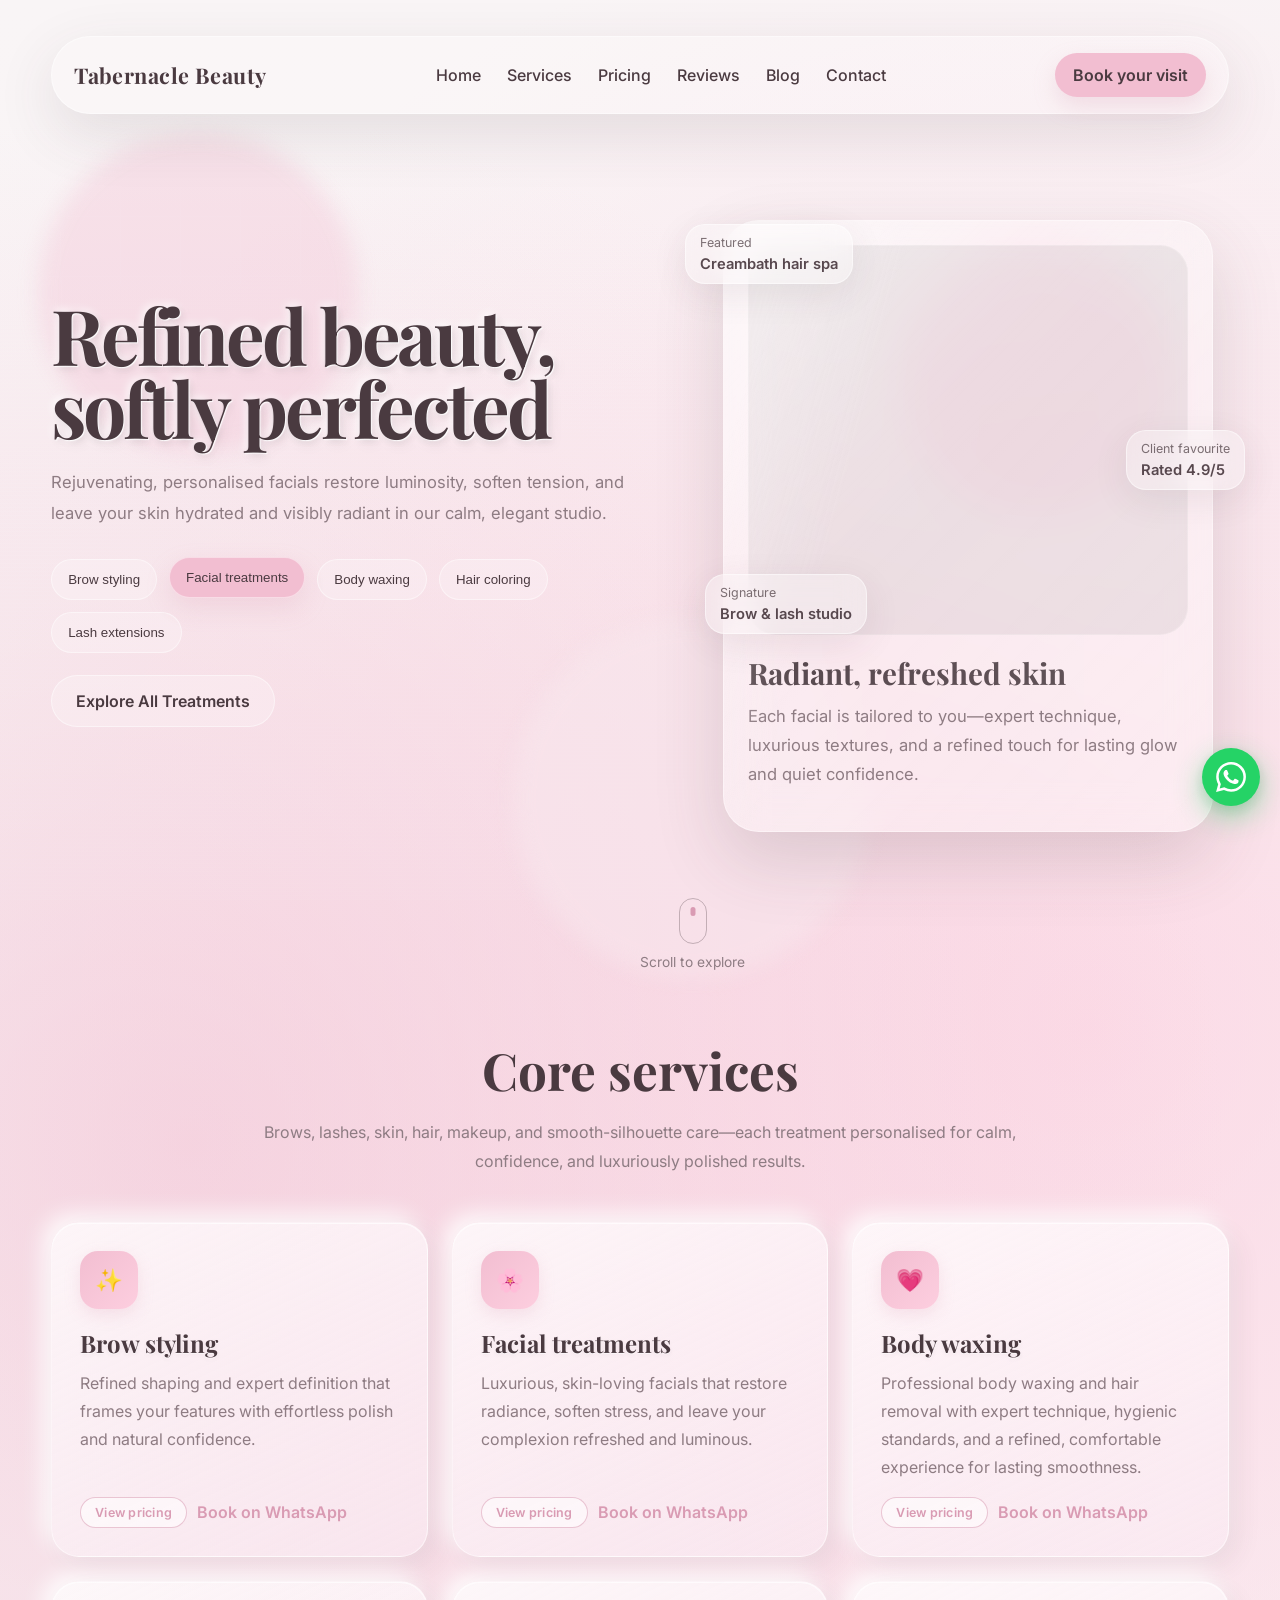
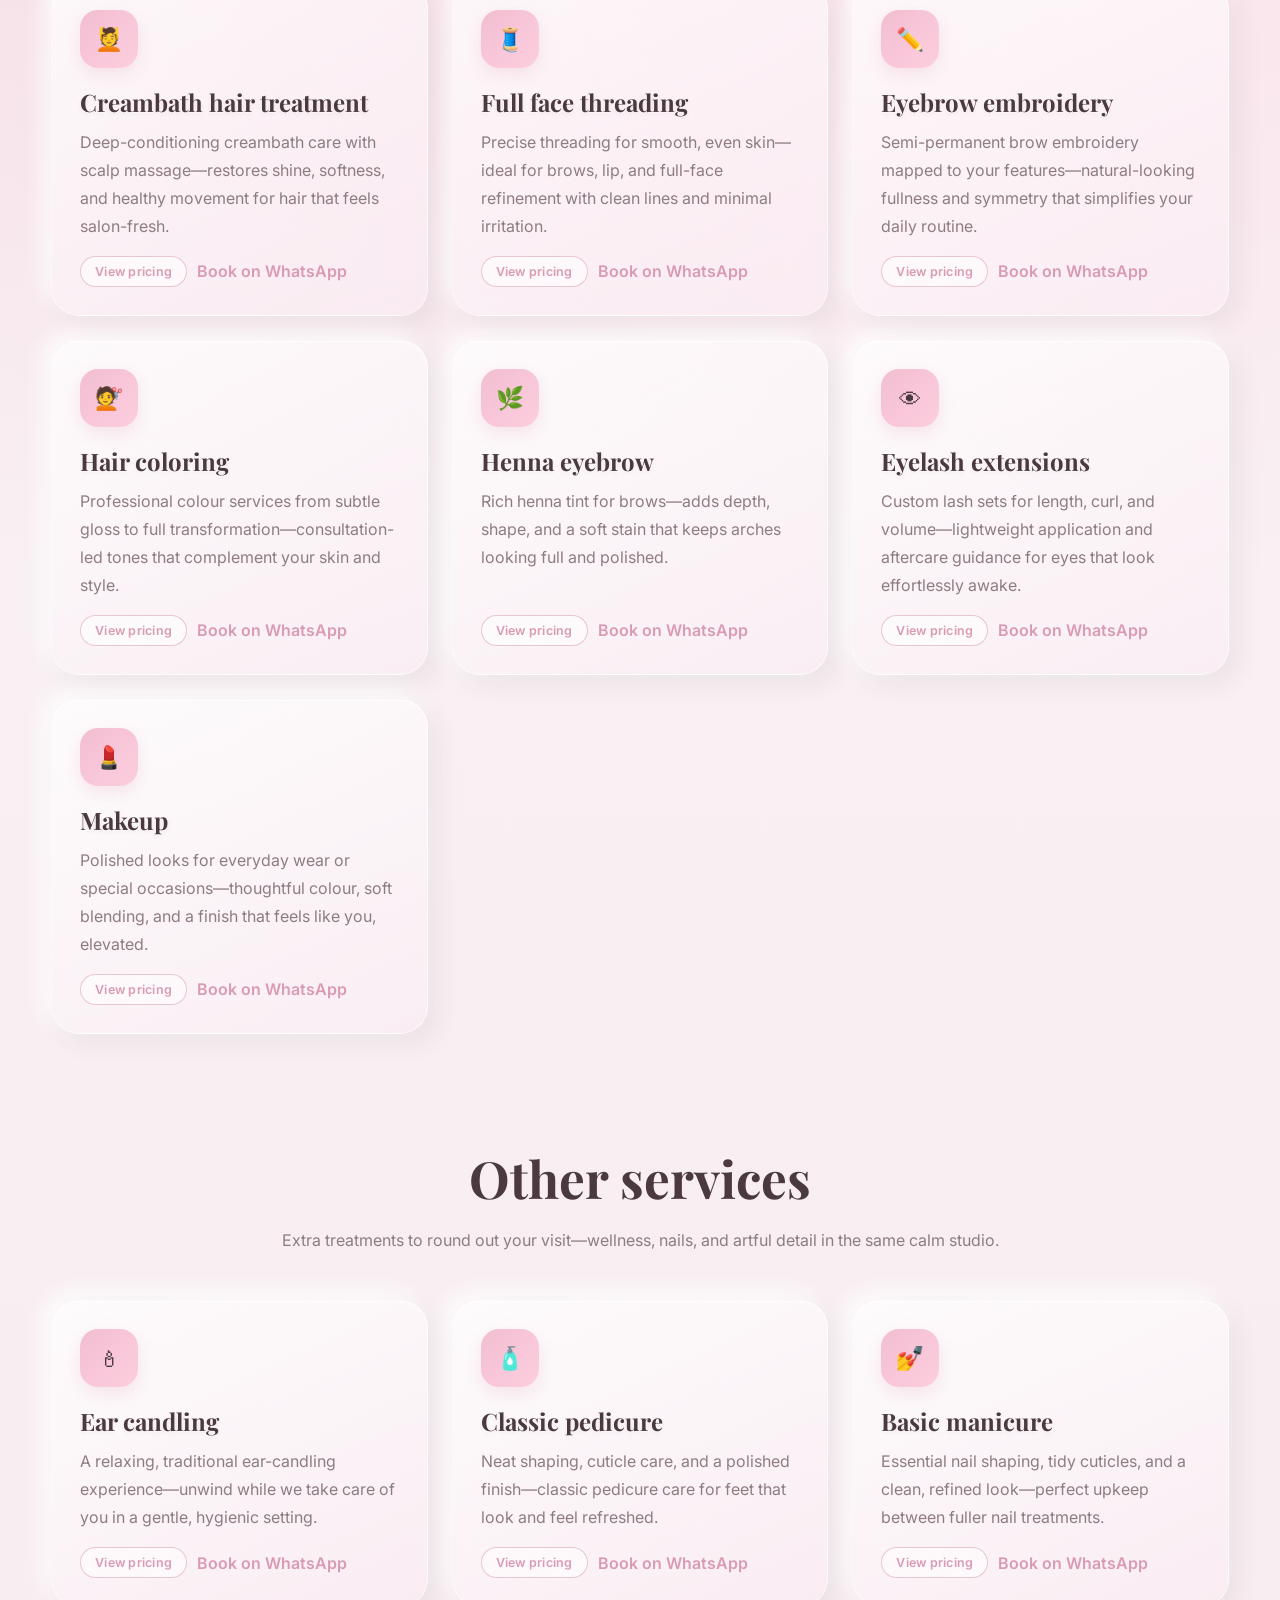
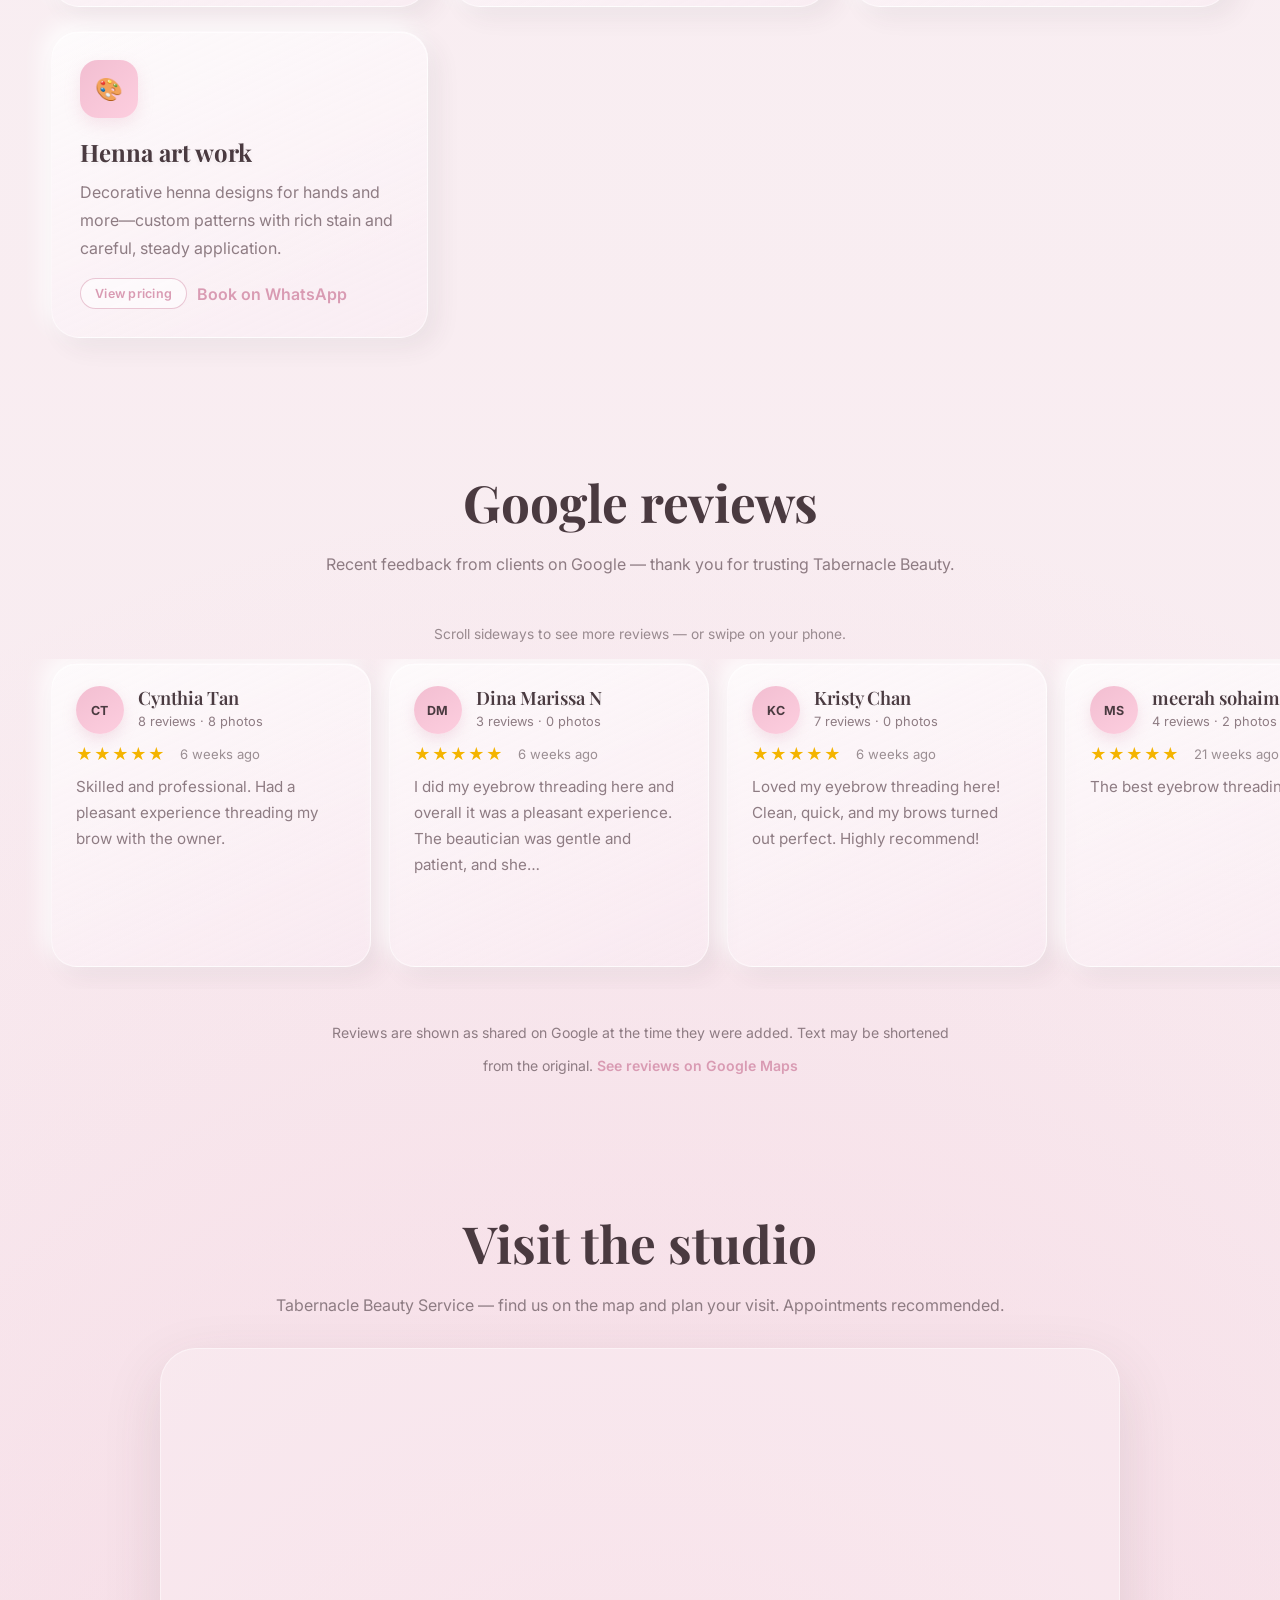
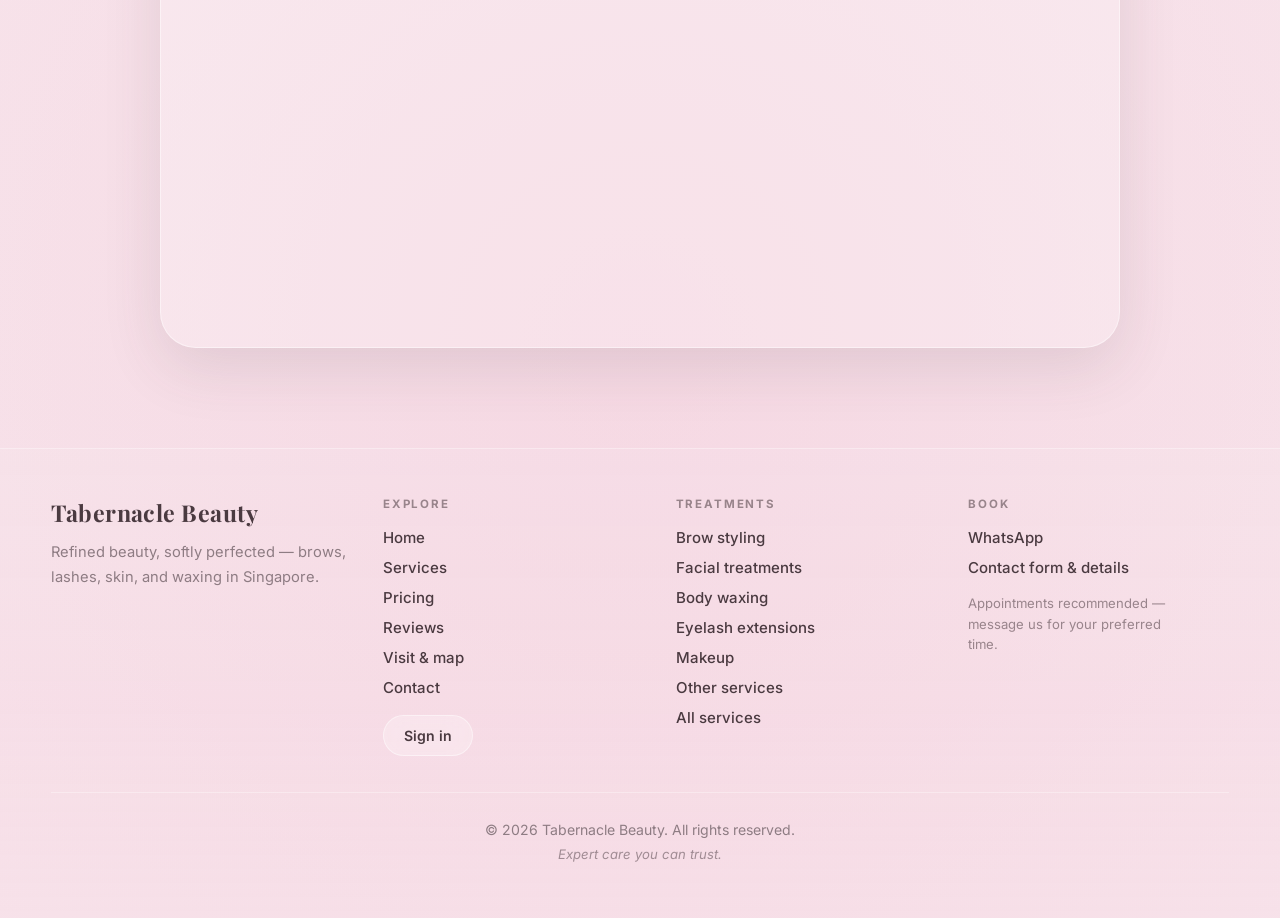
==== index.html @ da8758c3 "new embedded bot" ====
<!DOCTYPE html>
<html lang="en">
<head>
  <meta charset="UTF-8" />
  <meta name="viewport" content="width=device-width, initial-scale=1.0, viewport-fit=cover" />
  <meta name="theme-color" content="#D99BB3" media="(prefers-color-scheme: light)" />
  <meta name="theme-color" content="#4A3A40" media="(prefers-color-scheme: dark)" />
  <meta name="color-scheme" content="light" />
  <meta name="application-name" content="Tabernacle Beauty" />
  <meta name="apple-mobile-web-app-capable" content="yes" />
  <meta name="apple-mobile-web-app-status-bar-style" content="default" />
  <meta name="apple-mobile-web-app-title" content="Tabernacle Beauty" />
  <meta name="mobile-web-app-capable" content="yes" />
  <link rel="apple-touch-icon" href="Assets/favicon.png">

  <meta name="format-detection" content="telephone=yes" />

  <title>Tabernacle Beauty | Brows, Hair, Lashes &amp; Waxing | Singapore</title>
  <meta name="description" content="Tabernacle Beauty — brows, lashes, facials, creambath hair treatment, threading, eyebrow embroidery, henna brows, hair coloring, and body waxing in Singapore. Calm studio. Book on WhatsApp." />
  <meta name="keywords" content="Tabernacle Beauty, Singapore beauty salon, brow styling, eyebrow embroidery, henna eyebrow, eyelash extensions, facial treatment, body waxing, creambath hair treatment, full face threading, hair coloring, lash extensions, WhatsApp booking" />
  <meta name="author" content="Tabernacle Beauty" />
  <meta name="robots" content="index, follow" />
  <link rel="canonical" href="https://www.tabernaclebeauty.com/" />

  <meta property="og:site_name" content="Tabernacle Beauty" />
  <meta property="og:type" content="website" />
  <meta property="og:locale" content="en_SG" />
  <meta property="og:title" content="Tabernacle Beauty | Brows, Hair, Lashes &amp; Waxing | Singapore" />
  <meta property="og:description" content="Brows, lashes, facials, creambath hair, threading, embroidery, henna, hair colour, and waxing in Singapore. Book on WhatsApp — refined beauty, softly perfected." />
  <meta property="og:url" content="https://www.tabernaclebeauty.com/" />
  <meta property="og:image" content="https://www.tabernaclebeauty.com/Assets/favicon.png" />
  <meta property="og:image:type" content="image/png" />
  <meta property="og:image:alt" content="Tabernacle Beauty" />

  <meta name="twitter:card" content="summary_large_image" />
  <meta name="twitter:title" content="Tabernacle Beauty | Brows, Hair, Lashes &amp; Waxing | Singapore" />
  <meta name="twitter:description" content="Full-service beauty: brows, lashes, hair spa, threading, embroidery, facials &amp; waxing. Singapore. WhatsApp booking." />
  <meta name="twitter:image" content="https://www.tabernaclebeauty.com/Assets/favicon.png" />
  <meta name="twitter:image:alt" content="Tabernacle Beauty" />

  <link rel="manifest" href="manifest.json" />
  <link rel="icon" type="image/png" href="Assets/favicon.png" sizes="32x32" />
  <link rel="icon" type="image/png" href="Assets/favicon.png" sizes="192x192" />
  <link rel="apple-touch-icon" href="Assets/favicon.png" />

  <link rel="preconnect" href="https://fonts.googleapis.com">
  <link rel="preconnect" href="https://fonts.gstatic.com" crossorigin>
  <link href="https://fonts.googleapis.com/css2?family=Playfair+Display:wght@500;600;700;800&family=Inter:wght@400;500;600&display=swap" rel="stylesheet">
  <link rel="stylesheet" href="styles.css" />

  <script type="application/ld+json">
  {
    "@context": "https://schema.org",
    "@graph": [
      {
        "@type": "WebSite",
        "@id": "https://www.tabernaclebeauty.com/#website",
        "url": "https://www.tabernaclebeauty.com/",
        "name": "Tabernacle Beauty",
        "description": "Tabernacle Beauty — brows, lashes, facials, creambath hair treatment, threading, eyebrow embroidery, henna brows, hair coloring, makeup, and body waxing in Singapore. Calm studio. Book on WhatsApp.",
        "inLanguage": "en-SG",
        "publisher": {
          "@id": "https://www.tabernaclebeauty.com/#business"
        }
      },
      {
        "@type": "WebPage",
        "@id": "https://www.tabernaclebeauty.com/pricing.html#webpage",
        "url": "https://www.tabernaclebeauty.com/pricing.html",
        "name": "Pricing — Tabernacle Beauty",
        "isPartOf": {
          "@id": "https://www.tabernaclebeauty.com/#website"
        },
        "about": {
          "@id": "https://www.tabernaclebeauty.com/#business"
        }
      },
      {
        "@type": "BeautySalon",
        "@id": "https://www.tabernaclebeauty.com/#business",
        "name": "Tabernacle Beauty",
        "alternateName": "Tabernacle Beauty Service",
        "url": "https://www.tabernaclebeauty.com/",
        "image": "https://www.tabernaclebeauty.com/Assets/favicon.png",
        "logo": "https://www.tabernaclebeauty.com/Assets/favicon.png",
        "description": "Expert brow styling, facials, body waxing, hair colouring, lash extensions, makeup, creambath, threading, eyebrow embroidery, henna brows, ear candling, nails, henna art, and packages — personalised care in a calm Singapore studio. Full price list online. Appointments recommended.",
        "telephone": "+6584574640",
        "address": {
          "@type": "PostalAddress",
          "addressLocality": "Singapore",
          "addressRegion": "Singapore",
          "addressCountry": "SG"
        },
        "geo": {
          "@type": "GeoCoordinates",
          "latitude": 1.368182,
          "longitude": 103.936726
        },
        "hasMap": "https://www.google.com/maps/place/Tabernacle+Beauty+Service/",
        "sameAs": [
          "https://www.google.com/maps/place/Tabernacle+Beauty+Service/"
        ],
        "areaServed": {
          "@type": "Country",
          "name": "Singapore"
        },
        "priceRange": "$$",
        "contactPoint": [
          {
            "@type": "ContactPoint",
            "telephone": "+6584574640",
            "contactType": "reservations",
            "availableLanguage": "English",
            "areaServed": "SG"
          }
        ],
        "makesOffer": [
          {
            "@type": "Offer",
            "itemOffered": {
              "@type": "Service",
              "name": "Waxing — Full face"
            },
            "priceCurrency": "SGD",
            "url": "https://www.tabernaclebeauty.com/pricing.html#waxing",
            "description": "Men $40.",
            "price": 35
          },
          {
            "@type": "Offer",
            "itemOffered": {
              "@type": "Service",
              "name": "Waxing — Upper lip"
            },
            "priceCurrency": "SGD",
            "url": "https://www.tabernaclebeauty.com/pricing.html#waxing",
            "description": "Men $12.",
            "price": 10
          },
          {
            "@type": "Offer",
            "itemOffered": {
              "@type": "Service",
              "name": "Waxing — Eyebrow"
            },
            "priceCurrency": "SGD",
            "url": "https://www.tabernaclebeauty.com/pricing.html#waxing",
            "description": "Men $15.",
            "price": 12
          },
          {
            "@type": "Offer",
            "itemOffered": {
              "@type": "Service",
              "name": "Waxing — Underarm"
            },
            "priceCurrency": "SGD",
            "url": "https://www.tabernaclebeauty.com/pricing.html#waxing",
            "description": "Men $25.",
            "price": 20
          },
          {
            "@type": "Offer",
            "itemOffered": {
              "@type": "Service",
              "name": "Waxing — Full hand"
            },
            "priceCurrency": "SGD",
            "url": "https://www.tabernaclebeauty.com/pricing.html#waxing",
            "description": "Men $40.",
            "price": 35
          },
          {
            "@type": "Offer",
            "itemOffered": {
              "@type": "Service",
              "name": "Waxing — Half hand"
            },
            "priceCurrency": "SGD",
            "url": "https://www.tabernaclebeauty.com/pricing.html#waxing",
            "description": "Men $33.",
            "price": 28
          },
          {
            "@type": "Offer",
            "itemOffered": {
              "@type": "Service",
              "name": "Waxing — Full legs"
            },
            "priceCurrency": "SGD",
            "url": "https://www.tabernaclebeauty.com/pricing.html#waxing",
            "description": "Men $50.",
            "price": 45
          },
          {
            "@type": "Offer",
            "itemOffered": {
              "@type": "Service",
              "name": "Waxing — Half legs"
            },
            "priceCurrency": "SGD",
            "url": "https://www.tabernaclebeauty.com/pricing.html#waxing",
            "description": "Men $40.",
            "price": 35
          },
          {
            "@type": "Offer",
            "itemOffered": {
              "@type": "Service",
              "name": "Waxing — Bikini"
            },
            "priceCurrency": "SGD",
            "url": "https://www.tabernaclebeauty.com/pricing.html#waxing",
            "description": "Ladies only.",
            "price": 28
          },
          {
            "@type": "Offer",
            "itemOffered": {
              "@type": "Service",
              "name": "Waxing — Full body"
            },
            "priceCurrency": "SGD",
            "url": "https://www.tabernaclebeauty.com/pricing.html#waxing",
            "description": "Ladies only.",
            "price": 180
          },
          {
            "@type": "Offer",
            "itemOffered": {
              "@type": "Service",
              "name": "Waxing — Full back"
            },
            "priceCurrency": "SGD",
            "url": "https://www.tabernaclebeauty.com/pricing.html#waxing",
            "description": "Men $40.",
            "price": 35
          },
          {
            "@type": "Offer",
            "itemOffered": {
              "@type": "Service",
              "name": "Waxing — Stomach"
            },
            "priceCurrency": "SGD",
            "url": "https://www.tabernaclebeauty.com/pricing.html#waxing",
            "description": "Men $35.",
            "price": 30
          },
          {
            "@type": "Offer",
            "itemOffered": {
              "@type": "Service",
              "name": "Waxing — Full arm and full leg"
            },
            "priceCurrency": "SGD",
            "url": "https://www.tabernaclebeauty.com/pricing.html#waxing",
            "description": "Men $90.",
            "price": 80
          },
          {
            "@type": "Offer",
            "itemOffered": {
              "@type": "Service",
              "name": "Waxing — Upper lip and chin"
            },
            "priceCurrency": "SGD",
            "url": "https://www.tabernaclebeauty.com/pricing.html#waxing",
            "description": "Men $20.",
            "price": 15
          },
          {
            "@type": "Offer",
            "itemOffered": {
              "@type": "Service",
              "name": "Waxing — Brazilian"
            },
            "priceCurrency": "SGD",
            "url": "https://www.tabernaclebeauty.com/pricing.html#waxing",
            "description": "Ladies only.",
            "price": 55
          },
          {
            "@type": "Offer",
            "itemOffered": {
              "@type": "Service",
              "name": "Hair — Henna treatment"
            },
            "priceCurrency": "SGD",
            "url": "https://www.tabernaclebeauty.com/pricing.html#hair",
            "description": "Excluding colouring.",
            "priceSpecification": {
              "@type": "UnitPriceSpecification",
              "priceCurrency": "SGD",
              "minPrice": 55,
              "maxPrice": 75
            }
          },
          {
            "@type": "Offer",
            "itemOffered": {
              "@type": "Service",
              "name": "Hair — Hair falling treatment"
            },
            "priceCurrency": "SGD",
            "url": "https://www.tabernaclebeauty.com/pricing.html#hair",
            "priceSpecification": {
              "@type": "UnitPriceSpecification",
              "priceCurrency": "SGD",
              "minPrice": 45,
              "maxPrice": 65
            }
          },
          {
            "@type": "Offer",
            "itemOffered": {
              "@type": "Service",
              "name": "Hair — Hot oil massage"
            },
            "priceCurrency": "SGD",
            "url": "https://www.tabernaclebeauty.com/pricing.html#hair",
            "priceSpecification": {
              "@type": "UnitPriceSpecification",
              "priceCurrency": "SGD",
              "minPrice": 45,
              "maxPrice": 55
            }
          },
          {
            "@type": "Offer",
            "itemOffered": {
              "@type": "Service",
              "name": "Hair — Protein treatment"
            },
            "priceCurrency": "SGD",
            "url": "https://www.tabernaclebeauty.com/pricing.html#hair",
            "priceSpecification": {
              "@type": "UnitPriceSpecification",
              "priceCurrency": "SGD",
              "minPrice": 45,
              "maxPrice": 55
            }
          },
          {
            "@type": "Offer",
            "itemOffered": {
              "@type": "Service",
              "name": "Hair — Avocado treatment"
            },
            "priceCurrency": "SGD",
            "url": "https://www.tabernaclebeauty.com/pricing.html#hair",
            "priceSpecification": {
              "@type": "UnitPriceSpecification",
              "priceCurrency": "SGD",
              "minPrice": 45,
              "maxPrice": 55
            }
          },
          {
            "@type": "Offer",
            "itemOffered": {
              "@type": "Service",
              "name": "Hair — Carrot treatment"
            },
            "priceCurrency": "SGD",
            "url": "https://www.tabernaclebeauty.com/pricing.html#hair",
            "priceSpecification": {
              "@type": "UnitPriceSpecification",
              "priceCurrency": "SGD",
              "minPrice": 45,
              "maxPrice": 55
            }
          },
          {
            "@type": "Offer",
            "itemOffered": {
              "@type": "Service",
              "name": "Hair — Aloe Vera treatment"
            },
            "priceCurrency": "SGD",
            "url": "https://www.tabernaclebeauty.com/pricing.html#hair",
            "priceSpecification": {
              "@type": "UnitPriceSpecification",
              "priceCurrency": "SGD",
              "minPrice": 45,
              "maxPrice": 55
            }
          },
          {
            "@type": "Offer",
            "itemOffered": {
              "@type": "Service",
              "name": "Hair — Herbal hair treatment"
            },
            "priceCurrency": "SGD",
            "url": "https://www.tabernaclebeauty.com/pricing.html#hair",
            "priceSpecification": {
              "@type": "UnitPriceSpecification",
              "priceCurrency": "SGD",
              "minPrice": 50,
              "maxPrice": 55
            }
          },
          {
            "@type": "Offer",
            "itemOffered": {
              "@type": "Service",
              "name": "Hair — Candles nut hair treatment"
            },
            "priceCurrency": "SGD",
            "url": "https://www.tabernaclebeauty.com/pricing.html#hair",
            "priceSpecification": {
              "@type": "UnitPriceSpecification",
              "priceCurrency": "SGD",
              "minPrice": 45,
              "maxPrice": 55
            }
          },
          {
            "@type": "Offer",
            "itemOffered": {
              "@type": "Service",
              "name": "Hair — Basic haircut"
            },
            "priceCurrency": "SGD",
            "url": "https://www.tabernaclebeauty.com/pricing.html#hair",
            "description": "From $15.",
            "price": 15
          },
          {
            "@type": "Offer",
            "itemOffered": {
              "@type": "Service",
              "name": "Hair — Layer haircut"
            },
            "priceCurrency": "SGD",
            "url": "https://www.tabernaclebeauty.com/pricing.html#hair",
            "priceSpecification": {
              "@type": "UnitPriceSpecification",
              "priceCurrency": "SGD",
              "minPrice": 18,
              "maxPrice": 25
            }
          },
          {
            "@type": "Offer",
            "itemOffered": {
              "@type": "Service",
              "name": "Hair — V cut"
            },
            "priceCurrency": "SGD",
            "url": "https://www.tabernaclebeauty.com/pricing.html#hair",
            "price": 15
          },
          {
            "@type": "Offer",
            "itemOffered": {
              "@type": "Service",
              "name": "Facial — Deep cleansing"
            },
            "priceCurrency": "SGD",
            "url": "https://www.tabernaclebeauty.com/pricing.html#facials",
            "price": 70
          },
          {
            "@type": "Offer",
            "itemOffered": {
              "@type": "Service",
              "name": "Facial — Galvanic facial"
            },
            "priceCurrency": "SGD",
            "url": "https://www.tabernaclebeauty.com/pricing.html#facials",
            "price": 100
          },
          {
            "@type": "Offer",
            "itemOffered": {
              "@type": "Service",
              "name": "Facial — Classic facial"
            },
            "priceCurrency": "SGD",
            "url": "https://www.tabernaclebeauty.com/pricing.html#facials",
            "price": 60
          },
          {
            "@type": "Offer",
            "itemOffered": {
              "@type": "Service",
              "name": "Facial — Hydrafacial"
            },
            "priceCurrency": "SGD",
            "url": "https://www.tabernaclebeauty.com/pricing.html#facials",
            "price": 130
          },
          {
            "@type": "Offer",
            "itemOffered": {
              "@type": "Service",
              "name": "Facial — Brightening facial"
            },
            "priceCurrency": "SGD",
            "url": "https://www.tabernaclebeauty.com/pricing.html#facials",
            "price": 90
          },
          {
            "@type": "Offer",
            "itemOffered": {
              "@type": "Service",
              "name": "Facial — Lymphatic massage facial"
            },
            "priceCurrency": "SGD",
            "url": "https://www.tabernaclebeauty.com/pricing.html#facials",
            "price": 90
          },
          {
            "@type": "Offer",
            "itemOffered": {
              "@type": "Service",
              "name": "Facial — Anti aging facial"
            },
            "priceCurrency": "SGD",
            "url": "https://www.tabernaclebeauty.com/pricing.html#facials",
            "price": 130
          },
          {
            "@type": "Offer",
            "itemOffered": {
              "@type": "Service",
              "name": "Facial — High frequency facial"
            },
            "priceCurrency": "SGD",
            "url": "https://www.tabernaclebeauty.com/pricing.html#facials",
            "price": 110
          },
          {
            "@type": "Offer",
            "itemOffered": {
              "@type": "Service",
              "name": "Facial — Face lifting facial"
            },
            "priceCurrency": "SGD",
            "url": "https://www.tabernaclebeauty.com/pricing.html#facials",
            "price": 150
          },
          {
            "@type": "Offer",
            "itemOffered": {
              "@type": "Service",
              "name": "Facial — 24 carat gold facial"
            },
            "priceCurrency": "SGD",
            "url": "https://www.tabernaclebeauty.com/pricing.html#facials",
            "price": 110
          },
          {
            "@type": "Offer",
            "itemOffered": {
              "@type": "Service",
              "name": "Facial — Pearl facial"
            },
            "priceCurrency": "SGD",
            "url": "https://www.tabernaclebeauty.com/pricing.html#facials",
            "price": 100
          },
          {
            "@type": "Offer",
            "itemOffered": {
              "@type": "Service",
              "name": "Facial — Diamond facial"
            },
            "priceCurrency": "SGD",
            "url": "https://www.tabernaclebeauty.com/pricing.html#facials",
            "price": 100
          },
          {
            "@type": "Offer",
            "itemOffered": {
              "@type": "Service",
              "name": "Facial — Fruits facial"
            },
            "priceCurrency": "SGD",
            "url": "https://www.tabernaclebeauty.com/pricing.html#facials",
            "price": 90
          },
          {
            "@type": "Offer",
            "itemOffered": {
              "@type": "Service",
              "name": "Facial — Herbal facial"
            },
            "priceCurrency": "SGD",
            "url": "https://www.tabernaclebeauty.com/pricing.html#facials",
            "price": 85
          },
          {
            "@type": "Offer",
            "itemOffered": {
              "@type": "Service",
              "name": "Facial — Electric facial"
            },
            "priceCurrency": "SGD",
            "url": "https://www.tabernaclebeauty.com/pricing.html#facials",
            "price": 120
          },
          {
            "@type": "Offer",
            "itemOffered": {
              "@type": "Service",
              "name": "Facial — Acne treatment"
            },
            "priceCurrency": "SGD",
            "url": "https://www.tabernaclebeauty.com/pricing.html#facials",
            "price": 95
          },
          {
            "@type": "Offer",
            "itemOffered": {
              "@type": "Service",
              "name": "Facial — Signature facial"
            },
            "priceCurrency": "SGD",
            "url": "https://www.tabernaclebeauty.com/pricing.html#facials",
            "price": 130
          },
          {
            "@type": "Offer",
            "itemOffered": {
              "@type": "Service",
              "name": "Facial — Detox deep pore facial"
            },
            "priceCurrency": "SGD",
            "url": "https://www.tabernaclebeauty.com/pricing.html#facials",
            "price": 100
          },
          {
            "@type": "Offer",
            "itemOffered": {
              "@type": "Service",
              "name": "Facial — Collagen facial"
            },
            "priceCurrency": "SGD",
            "url": "https://www.tabernaclebeauty.com/pricing.html#facials",
            "price": 130
          },
          {
            "@type": "Offer",
            "itemOffered": {
              "@type": "Service",
              "name": "Facial — Gua sha facial"
            },
            "priceCurrency": "SGD",
            "url": "https://www.tabernaclebeauty.com/pricing.html#facials",
            "price": 95
          },
          {
            "@type": "Offer",
            "itemOffered": {
              "@type": "Service",
              "name": "Facial — Eye treatment"
            },
            "priceCurrency": "SGD",
            "url": "https://www.tabernaclebeauty.com/pricing.html#facials",
            "price": 55
          },
          {
            "@type": "Offer",
            "itemOffered": {
              "@type": "Service",
              "name": "Facial — Korean facial"
            },
            "priceCurrency": "SGD",
            "url": "https://www.tabernaclebeauty.com/pricing.html#facials",
            "price": 100
          },
          {
            "@type": "Offer",
            "itemOffered": {
              "@type": "Service",
              "name": "Facial — LED light facial"
            },
            "priceCurrency": "SGD",
            "url": "https://www.tabernaclebeauty.com/pricing.html#facials",
            "price": 170
          },
          {
            "@type": "Offer",
            "itemOffered": {
              "@type": "Service",
              "name": "Facial — Bridal glow facial"
            },
            "priceCurrency": "SGD",
            "url": "https://www.tabernaclebeauty.com/pricing.html#facials",
            "price": 120
          },
          {
            "@type": "Offer",
            "itemOffered": {
              "@type": "Service",
              "name": "Facial — Use of facial device (add-on)"
            },
            "priceCurrency": "SGD",
            "url": "https://www.tabernaclebeauty.com/pricing.html#facials",
            "description": "Extra charge.",
            "priceSpecification": {
              "@type": "UnitPriceSpecification",
              "priceCurrency": "SGD",
              "minPrice": 38,
              "maxPrice": 80
            }
          },
          {
            "@type": "Offer",
            "itemOffered": {
              "@type": "Service",
              "name": "Makeup — Personal"
            },
            "priceCurrency": "SGD",
            "url": "https://www.tabernaclebeauty.com/pricing.html#makeup",
            "priceSpecification": {
              "@type": "UnitPriceSpecification",
              "priceCurrency": "SGD",
              "minPrice": 100,
              "maxPrice": 180
            }
          },
          {
            "@type": "Offer",
            "itemOffered": {
              "@type": "Service",
              "name": "Makeup — Bridal"
            },
            "priceCurrency": "SGD",
            "url": "https://www.tabernaclebeauty.com/pricing.html#makeup",
            "description": "From $350.",
            "price": 350
          },
          {
            "@type": "Offer",
            "itemOffered": {
              "@type": "Service",
              "name": "Makeup — Engagement"
            },
            "priceCurrency": "SGD",
            "url": "https://www.tabernaclebeauty.com/pricing.html#makeup",
            "description": "From $250.",
            "price": 250
          },
          {
            "@type": "Offer",
            "itemOffered": {
              "@type": "Service",
              "name": "Makeup — Birthday"
            },
            "priceCurrency": "SGD",
            "url": "https://www.tabernaclebeauty.com/pricing.html#makeup",
            "price": 200
          },
          {
            "@type": "Offer",
            "itemOffered": {
              "@type": "Service",
              "name": "Makeup — ROM"
            },
            "priceCurrency": "SGD",
            "url": "https://www.tabernaclebeauty.com/pricing.html#makeup",
            "price": 250
          },
          {
            "@type": "Offer",
            "itemOffered": {
              "@type": "Service",
              "name": "Threading — Full face threading"
            },
            "priceCurrency": "SGD",
            "url": "https://www.tabernaclebeauty.com/pricing.html#threading",
            "price": 25
          },
          {
            "@type": "Offer",
            "itemOffered": {
              "@type": "Service",
              "name": "Threading — Eyebrow"
            },
            "priceCurrency": "SGD",
            "url": "https://www.tabernaclebeauty.com/pricing.html#threading",
            "priceSpecification": {
              "@type": "UnitPriceSpecification",
              "priceCurrency": "SGD",
              "minPrice": 9,
              "maxPrice": 10
            }
          },
          {
            "@type": "Offer",
            "itemOffered": {
              "@type": "Service",
              "name": "Threading — Upper lip"
            },
            "priceCurrency": "SGD",
            "url": "https://www.tabernaclebeauty.com/pricing.html#threading",
            "price": 5
          },
          {
            "@type": "Offer",
            "itemOffered": {
              "@type": "Service",
              "name": "Threading — Lower lip"
            },
            "priceCurrency": "SGD",
            "url": "https://www.tabernaclebeauty.com/pricing.html#threading",
            "price": 4
          },
          {
            "@type": "Offer",
            "itemOffered": {
              "@type": "Service",
              "name": "Threading — Side burns"
            },
            "priceCurrency": "SGD",
            "url": "https://www.tabernaclebeauty.com/pricing.html#threading",
            "price": 10
          },
          {
            "@type": "Offer",
            "itemOffered": {
              "@type": "Service",
              "name": "Threading — Chin"
            },
            "priceCurrency": "SGD",
            "url": "https://www.tabernaclebeauty.com/pricing.html#threading",
            "priceSpecification": {
              "@type": "UnitPriceSpecification",
              "priceCurrency": "SGD",
              "minPrice": 5,
              "maxPrice": 8
            }
          },
          {
            "@type": "Offer",
            "itemOffered": {
              "@type": "Service",
              "name": "Threading — Forehead"
            },
            "priceCurrency": "SGD",
            "url": "https://www.tabernaclebeauty.com/pricing.html#threading",
            "price": 5
          },
          {
            "@type": "Offer",
            "itemOffered": {
              "@type": "Service",
              "name": "Threading — Brow tinting"
            },
            "priceCurrency": "SGD",
            "url": "https://www.tabernaclebeauty.com/pricing.html#threading",
            "price": 28
          },
          {
            "@type": "Offer",
            "itemOffered": {
              "@type": "Service",
              "name": "Threading — Eyebrow, upper lip and chin combo"
            },
            "priceCurrency": "SGD",
            "url": "https://www.tabernaclebeauty.com/pricing.html#threading",
            "price": 17
          },
          {
            "@type": "Offer",
            "itemOffered": {
              "@type": "Service",
              "name": "Threading — Lower chin"
            },
            "priceCurrency": "SGD",
            "url": "https://www.tabernaclebeauty.com/pricing.html#threading",
            "priceSpecification": {
              "@type": "UnitPriceSpecification",
              "priceCurrency": "SGD",
              "minPrice": 5,
              "maxPrice": 10
            }
          },
          {
            "@type": "Offer",
            "url": "https://www.tabernaclebeauty.com/pricing.html#beauty-course",
            "itemOffered": {
              "@type": "Service",
              "name": "Beauty course"
            },
            "description": "All prices on request. Personal makeup, bridal makeup, pedicure, manicure, hair treatment, body massage, pre or post natal massage, waxing, threading, facial, eyebrow tinting, body treatment, basic haircut."
          },
          {
            "@type": "Offer",
            "itemOffered": {
              "@type": "Service",
              "name": "Ear candling"
            },
            "priceCurrency": "SGD",
            "url": "https://www.tabernaclebeauty.com/pricing.html#other-treatments",
            "price": 20
          },
          {
            "@type": "Offer",
            "itemOffered": {
              "@type": "Service",
              "name": "Classic pedicure"
            },
            "priceCurrency": "SGD",
            "url": "https://www.tabernaclebeauty.com/pricing.html#other-treatments",
            "price": 30
          },
          {
            "@type": "Offer",
            "itemOffered": {
              "@type": "Service",
              "name": "Basic manicure"
            },
            "priceCurrency": "SGD",
            "url": "https://www.tabernaclebeauty.com/pricing.html#other-treatments",
            "price": 20
          },
          {
            "@type": "Offer",
            "itemOffered": {
              "@type": "Service",
              "name": "Henna art work (per hand)"
            },
            "priceCurrency": "SGD",
            "url": "https://www.tabernaclebeauty.com/pricing.html#other-treatments",
            "description": "Adults $10, children $5; extra design from $15.",
            "price": 10
          },
          {
            "@type": "Offer",
            "itemOffered": {
              "@type": "Service",
              "name": "Package — Classic facial (10 sessions)"
            },
            "priceCurrency": "SGD",
            "url": "https://www.tabernaclebeauty.com/pricing.html#packages",
            "description": "10 sessions including discount.",
            "price": 550
          },
          {
            "@type": "Offer",
            "itemOffered": {
              "@type": "Service",
              "name": "Package — Henna treatment long hair (10 sessions)"
            },
            "priceCurrency": "SGD",
            "url": "https://www.tabernaclebeauty.com/pricing.html#packages",
            "description": "10 sessions including discount.",
            "price": 650
          },
          {
            "@type": "Offer",
            "itemOffered": {
              "@type": "Service",
              "name": "Package — Henna treatment short hair (10 sessions)"
            },
            "priceCurrency": "SGD",
            "url": "https://www.tabernaclebeauty.com/pricing.html#packages",
            "description": "10 sessions including discount.",
            "price": 500
          },
          {
            "@type": "Offer",
            "itemOffered": {
              "@type": "Service",
              "name": "Package — Eyebrow threading (10 sessions)"
            },
            "priceCurrency": "SGD",
            "url": "https://www.tabernaclebeauty.com/pricing.html#packages",
            "description": "10 sessions including discount.",
            "price": 70
          },
          {
            "@type": "Offer",
            "url": "https://www.tabernaclebeauty.com/pricing.html#packages",
            "itemOffered": {
              "@type": "Service",
              "name": "Other packages"
            },
            "description": "Available on request. 10-session packages include discount where applicable."
          },
          {
            "@type": "Offer",
            "url": "https://www.tabernaclebeauty.com/pricing.html#packages",
            "itemOffered": {
              "@type": "Service",
              "name": "Eyelash extensions"
            },
            "description": "See full price list; message for quote."
          },
          {
            "@type": "Offer",
            "url": "https://www.tabernaclebeauty.com/pricing.html",
            "itemOffered": {
              "@type": "Service",
              "name": "Eyebrow embroidery"
            },
            "description": "See full price list; message for quote."
          },
          {
            "@type": "Offer",
            "url": "https://www.tabernaclebeauty.com/pricing.html#hair",
            "itemOffered": {
              "@type": "Service",
              "name": "Creambath hair treatment"
            },
            "description": "See full price list; message for quote."
          }
        ]
      }
    ]
  }
  </script>
</head>
<body>
  <div class="container navbar">
    <div class="nav-inner">
      <a href="#home" class="brand">Tabernacle Beauty</a>

      <ul class="nav-links">
        <li><a href="#home">Home</a></li>
        <li><a href="#services">Services</a></li>
        <li><a href="pricing.html">Pricing</a></li>
        <li><a href="#reviews">Reviews</a></li>
        <li><a href="blog.html">Blog</a></li>
        <li><a href="contact.html">Contact</a></li>
      </ul>

      <a
        href="https://wa.me/6584574640"
        class="nav-cta"
        target="_blank"
        rel="noopener noreferrer"
        aria-label="Book your visit on WhatsApp"
      >Book your visit</a>

      <button
        type="button"
        class="nav-burger"
        id="navBurger"
        aria-label="Open menu"
        aria-expanded="false"
        aria-controls="navMobileDrawer"
      >
        <span class="nav-burger__line" aria-hidden="true"></span>
        <span class="nav-burger__line" aria-hidden="true"></span>
        <span class="nav-burger__line" aria-hidden="true"></span>
      </button>
    </div>
  </div>

  <div
    class="nav-mobile-drawer"
    id="navMobileDrawer"
    role="dialog"
    aria-modal="true"
    aria-label="Site menu"
    aria-hidden="true"
  >
    <div class="nav-mobile-drawer__backdrop"></div>
    <div class="nav-mobile-drawer__panel">
      <header class="nav-mobile-drawer__header">
        <span class="nav-mobile-drawer__brand">Tabernacle Beauty</span>
        <button type="button" class="nav-mobile-drawer__close" id="navDrawerClose" aria-label="Close menu">
          <span aria-hidden="true"></span>
          <span aria-hidden="true"></span>
        </button>
      </header>

      <div class="nav-mobile-drawer__body">
        <p class="nav-mobile-drawer__label">Menu</p>
        <nav class="nav-mobile-drawer__links" aria-label="Primary">
          <a href="#home" class="nav-mobile-drawer__link">Home</a>
          <a href="#services" class="nav-mobile-drawer__link">Services</a>
          <a href="pricing.html" class="nav-mobile-drawer__link">Pricing</a>
          <a href="#reviews" class="nav-mobile-drawer__link">Reviews</a>
          <a href="blog.html" class="nav-mobile-drawer__link">Blog</a>
          <a href="contact.html" class="nav-mobile-drawer__link">Contact</a>
        </nav>

        <p class="nav-mobile-drawer__label">Core services</p>
        <nav class="nav-mobile-drawer__links nav-mobile-drawer__links--services" aria-label="Treatments">
          <a href="#service-brows" class="nav-mobile-drawer__link nav-mobile-drawer__link--accent">Brow styling</a>
          <a href="#service-facials" class="nav-mobile-drawer__link nav-mobile-drawer__link--accent">Facial treatments</a>
          <a href="#service-waxing" class="nav-mobile-drawer__link nav-mobile-drawer__link--accent">Body waxing</a>
          <a href="#service-creambath" class="nav-mobile-drawer__link nav-mobile-drawer__link--accent">Creambath hair</a>
          <a href="#service-threading" class="nav-mobile-drawer__link nav-mobile-drawer__link--accent">Full face threading</a>
          <a href="#service-embroidery" class="nav-mobile-drawer__link nav-mobile-drawer__link--accent">Eyebrow embroidery</a>
          <a href="#service-hair-color" class="nav-mobile-drawer__link nav-mobile-drawer__link--accent">Hair coloring</a>
          <a href="#service-henna" class="nav-mobile-drawer__link nav-mobile-drawer__link--accent">Henna eyebrow</a>
          <a href="#service-lashes" class="nav-mobile-drawer__link nav-mobile-drawer__link--accent">Eyelash extensions</a>
          <a href="#service-makeup" class="nav-mobile-drawer__link nav-mobile-drawer__link--accent">Makeup</a>
        </nav>

        <p class="nav-mobile-drawer__label">Other services</p>
        <nav class="nav-mobile-drawer__links nav-mobile-drawer__links--services" aria-label="Additional treatments">
          <a href="#service-ear-candling" class="nav-mobile-drawer__link nav-mobile-drawer__link--accent">Ear candling</a>
          <a href="#service-classic-pedicure" class="nav-mobile-drawer__link nav-mobile-drawer__link--accent">Classic pedicure</a>
          <a href="#service-basic-manicure" class="nav-mobile-drawer__link nav-mobile-drawer__link--accent">Basic manicure</a>
          <a href="#service-henna-art" class="nav-mobile-drawer__link nav-mobile-drawer__link--accent">Henna art work</a>
        </nav>

        <a
          href="https://wa.me/6584574640"
          class="nav-mobile-drawer__cta"
          target="_blank"
          rel="noopener noreferrer"
        >Book your visit on WhatsApp</a>
      </div>
    </div>
  </div>

  <section class="hero" id="home">
    <div class="hero-bg">
      <div class="blob one"></div>
      <div class="blob two"></div>
      <div class="blob three"></div>
      <div class="grid-glow"></div>
    </div>

    <div class="container hero-grid">
      <div class="hero-copy">
        <h1>Refined beauty, softly perfected</h1>

        <p id="heroText">
          Expert brow styling, facials, body waxing, hair colouring, and lash extensions—personalised care in a calm, elegant Singapore studio. Explore our full menu below for creambath, threading, embroidery, henna brows, makeup, and more.
        </p>

        <div class="service-switcher">
          <button class="service-pill active"
            data-title="Glow with confidence"
            data-hero-text="Expert brow styling, facials, body waxing, hair colouring, and lash extensions—personalised care in a calm, elegant Singapore studio. Explore our full menu below for creambath, threading, embroidery, henna brows, makeup, and more."
            data-card-text="Every treatment is delivered with meticulous technique and a soft, luxurious touch—from brows and lashes to colour and waxing—so you leave refreshed, confident, and effortlessly polished."
            data-video="Assets/hero/brows.mp4">
            Brow styling
          </button>

          <button class="service-pill"
            data-title="Radiant, refreshed skin"
            data-hero-text="Rejuvenating, personalised facials restore luminosity, soften tension, and leave your skin hydrated and visibly radiant in our calm, elegant studio."
            data-card-text="Each facial is tailored to you—expert technique, luxurious textures, and a refined touch for lasting glow and quiet confidence."
            data-video="Assets/hero/facial.mp4">
            Facial treatments
          </button>

          <button class="service-pill"
            data-title="Silky, confident skin"
            data-hero-text="Expert body waxing and hair removal—hygienic, precise, and performed with a gentle touch so you feel polished, comfortable, and beautifully confident."
            data-card-text="Our waxing services are tailored to you: meticulous technique, premium care, and a serene studio experience for lasting smoothness and quiet confidence."
            data-video="Assets/hero/waxing.mp4">
            Body waxing
          </button>

          <button class="service-pill"
            data-title="Colour that complements you"
            data-hero-text="Professional hair colouring—from soft glossing to rich transformation—with careful consultation so your tone feels radiant and true to you."
            data-card-text="Healthy-looking colour and shine: we prioritise hair condition, even results, and a polished finish you will love between salon visits."
            data-video="Assets/hero/HairColor.mp4">
            Hair coloring
          </button>

          <button class="service-pill"
            data-title="Lashes that lift your look"
            data-hero-text="Eyelash extensions add length, curl, and volume—applied strand by strand for a fluttery, eye-opening effect that suits your eye shape."
            data-card-text="Lightweight, comfortable sets with expert isolation and aftercare guidance—wake up with polished eyes and less daily makeup."
            data-video="Assets/hero/Lashes.mp4">
            Lash extensions
          </button>
        </div>

        <div class="hero-actions">
          <a href="#services" class="btn-secondary">Explore All Treatments</a>
        </div>
      </div>

      <div class="hero-visual">
        <div class="hero-stack" id="heroStack">
          <div class="floating-card fc-one">
            <small>Featured</small>
            <strong>Creambath hair spa</strong>
          </div>

          <div class="floating-card fc-two">
            <small>Client favourite</small>
            <strong>Rated 4.9/5</strong>
          </div>

          <div class="floating-card fc-three">
            <small>Signature</small>
            <strong>Brow &amp; lash studio</strong>
          </div>

          <div class="main-card">
            <div class="card-image card-image--video" id="heroMedia">
              <video
                id="heroVideo"
                class="hero-video"
                src="Assets/hero/brows.mp4"
                autoplay
                muted
                loop
                playsinline
                preload="auto"
                aria-label="Hero treatment video"
              ></video>
            </div>

            <div class="card-content">
              <h3 id="heroCardTitle">Glow with confidence</h3>
              <p id="heroCardText">
                Every treatment is delivered with meticulous technique and a soft, luxurious touch—from brows and lashes to colour and waxing—so you leave refreshed, confident, and effortlessly polished.
              </p>
            </div>
          </div>
        </div>
      </div>
    </div>

    <div class="scroll-cue">
      <div class="scroll-mouse"></div>
      <span>Scroll to explore</span>
    </div>
  </section>

  <section class="services" id="services">
    <div class="container">
      <div class="section-header">
        <h2>Core services</h2>
        <p>
          Brows, lashes, skin, hair, makeup, and smooth-silhouette care—each treatment personalised for calm, confidence, and luxuriously polished results.
        </p>
      </div>

      <div class="service-grid">
        <article class="service-card" id="service-brows">
          <div class="service-icon">✨</div>
          <h3>Brow styling</h3>
          <p>
            Refined shaping and expert definition that frames your features with effortless polish and natural confidence.
          </p>
          <div class="service-card__actions">
            <a href="pricing.html#threading" class="service-card__pricing-pill">View pricing</a>
            <a href="https://wa.me/6584574640" class="service-card__book" target="_blank" rel="noopener noreferrer">Book on WhatsApp</a>
          </div>
        </article>

        <article class="service-card" id="service-facials">
          <div class="service-icon">🌸</div>
          <h3>Facial treatments</h3>
          <p>
            Luxurious, skin-loving facials that restore radiance, soften stress, and leave your complexion refreshed and luminous.
          </p>
          <div class="service-card__actions">
            <a href="pricing.html#facials" class="service-card__pricing-pill">View pricing</a>
            <a href="https://wa.me/6584574640" class="service-card__book" target="_blank" rel="noopener noreferrer">Book on WhatsApp</a>
          </div>
        </article>

        <article class="service-card" id="service-waxing">
          <div class="service-icon">💗</div>
          <h3>Body waxing</h3>
          <p>
            Professional body waxing and hair removal with expert technique, hygienic standards, and a refined, comfortable experience for lasting smoothness.
          </p>
          <div class="service-card__actions">
            <a href="pricing.html#waxing" class="service-card__pricing-pill">View pricing</a>
            <a href="https://wa.me/6584574640" class="service-card__book" target="_blank" rel="noopener noreferrer">Book on WhatsApp</a>
          </div>
        </article>

        <article class="service-card" id="service-creambath">
          <div class="service-icon">💆</div>
          <h3>Creambath hair treatment</h3>
          <p>
            Deep-conditioning creambath care with scalp massage—restores shine, softness, and healthy movement for hair that feels salon-fresh.
          </p>
          <div class="service-card__actions">
            <a href="pricing.html#hair" class="service-card__pricing-pill">View pricing</a>
            <a href="https://wa.me/6584574640" class="service-card__book" target="_blank" rel="noopener noreferrer">Book on WhatsApp</a>
          </div>
        </article>

        <article class="service-card" id="service-threading">
          <div class="service-icon">🧵</div>
          <h3>Full face threading</h3>
          <p>
            Precise threading for smooth, even skin—ideal for brows, lip, and full-face refinement with clean lines and minimal irritation.
          </p>
          <div class="service-card__actions">
            <a href="pricing.html#threading" class="service-card__pricing-pill">View pricing</a>
            <a href="https://wa.me/6584574640" class="service-card__book" target="_blank" rel="noopener noreferrer">Book on WhatsApp</a>
          </div>
        </article>

        <article class="service-card" id="service-embroidery">
          <div class="service-icon">✏️</div>
          <h3>Eyebrow embroidery</h3>
          <p>
            Semi-permanent brow embroidery mapped to your features—natural-looking fullness and symmetry that simplifies your daily routine.
          </p>
          <div class="service-card__actions">
            <a href="pricing.html" class="service-card__pricing-pill">View pricing</a>
            <a href="https://wa.me/6584574640" class="service-card__book" target="_blank" rel="noopener noreferrer">Book on WhatsApp</a>
          </div>
        </article>

        <article class="service-card" id="service-hair-color">
          <div class="service-icon">💇</div>
          <h3>Hair coloring</h3>
          <p>
            Professional colour services from subtle gloss to full transformation—consultation-led tones that complement your skin and style.
          </p>
          <div class="service-card__actions">
            <a href="pricing.html#hair" class="service-card__pricing-pill">View pricing</a>
            <a href="https://wa.me/6584574640" class="service-card__book" target="_blank" rel="noopener noreferrer">Book on WhatsApp</a>
          </div>
        </article>

        <article class="service-card" id="service-henna">
          <div class="service-icon">🌿</div>
          <h3>Henna eyebrow</h3>
          <p>
            Rich henna tint for brows—adds depth, shape, and a soft stain that keeps arches looking full and polished.
          </p>
          <div class="service-card__actions">
            <a href="pricing.html#hair" class="service-card__pricing-pill">View pricing</a>
            <a href="https://wa.me/6584574640" class="service-card__book" target="_blank" rel="noopener noreferrer">Book on WhatsApp</a>
          </div>
        </article>

        <article class="service-card" id="service-lashes">
          <div class="service-icon">👁</div>
          <h3>Eyelash extensions</h3>
          <p>
            Custom lash sets for length, curl, and volume—lightweight application and aftercare guidance for eyes that look effortlessly awake.
          </p>
          <div class="service-card__actions">
            <a href="pricing.html" class="service-card__pricing-pill">View pricing</a>
            <a href="https://wa.me/6584574640" class="service-card__book" target="_blank" rel="noopener noreferrer">Book on WhatsApp</a>
          </div>
        </article>

        <article class="service-card" id="service-makeup">
          <div class="service-icon">💄</div>
          <h3>Makeup</h3>
          <p>
            Polished looks for everyday wear or special occasions—thoughtful colour, soft blending, and a finish that feels like you, elevated.
          </p>
          <div class="service-card__actions">
            <a href="pricing.html#makeup" class="service-card__pricing-pill">View pricing</a>
            <a href="https://wa.me/6584574640" class="service-card__book" target="_blank" rel="noopener noreferrer">Book on WhatsApp</a>
          </div>
        </article>
      </div>
    </div>
  </section>

  <section class="services services--other" id="other-services" aria-labelledby="other-services-heading">
    <div class="container">
      <div class="section-header">
        <h2 id="other-services-heading">Other services</h2>
        <p>
          Extra treatments to round out your visit—wellness, nails, and artful detail in the same calm studio.
        </p>
      </div>

      <div class="service-grid">
        <article class="service-card" id="service-ear-candling">
          <div class="service-icon">🕯</div>
          <h3>Ear candling</h3>
          <p>
            A relaxing, traditional ear-candling experience—unwind while we take care of you in a gentle, hygienic setting.
          </p>
          <div class="service-card__actions">
            <a href="pricing.html#other-treatments" class="service-card__pricing-pill">View pricing</a>
            <a href="https://wa.me/6584574640" class="service-card__book" target="_blank" rel="noopener noreferrer">Book on WhatsApp</a>
          </div>
        </article>

        <article class="service-card" id="service-classic-pedicure">
          <div class="service-icon">🧴</div>
          <h3>Classic pedicure</h3>
          <p>
            Neat shaping, cuticle care, and a polished finish—classic pedicure care for feet that look and feel refreshed.
          </p>
          <div class="service-card__actions">
            <a href="pricing.html#other-treatments" class="service-card__pricing-pill">View pricing</a>
            <a href="https://wa.me/6584574640" class="service-card__book" target="_blank" rel="noopener noreferrer">Book on WhatsApp</a>
          </div>
        </article>

        <article class="service-card" id="service-basic-manicure">
          <div class="service-icon">💅</div>
          <h3>Basic manicure</h3>
          <p>
            Essential nail shaping, tidy cuticles, and a clean, refined look—perfect upkeep between fuller nail treatments.
          </p>
          <div class="service-card__actions">
            <a href="pricing.html#other-treatments" class="service-card__pricing-pill">View pricing</a>
            <a href="https://wa.me/6584574640" class="service-card__book" target="_blank" rel="noopener noreferrer">Book on WhatsApp</a>
          </div>
        </article>

        <article class="service-card" id="service-henna-art">
          <div class="service-icon">🎨</div>
          <h3>Henna art work</h3>
          <p>
            Decorative henna designs for hands and more—custom patterns with rich stain and careful, steady application.
          </p>
          <div class="service-card__actions">
            <a href="pricing.html#other-treatments" class="service-card__pricing-pill">View pricing</a>
            <a href="https://wa.me/6584574640" class="service-card__book" target="_blank" rel="noopener noreferrer">Book on WhatsApp</a>
          </div>
        </article>
      </div>
    </div>
  </section>

  <section class="reviews-section" id="reviews" aria-labelledby="reviews-heading">
    <div class="container">
      <div class="section-header">
        <h2 id="reviews-heading">Google reviews</h2>
        <p>Recent feedback from clients on Google — thank you for trusting Tabernacle Beauty.</p>
      </div>

      <div class="reviews-carousel" aria-describedby="reviews-carousel-hint">
        <p id="reviews-carousel-hint" class="reviews-carousel__hint">
          Scroll sideways to see more reviews — or swipe on your phone.
        </p>
        <div
          class="reviews-carousel__viewport"
          tabindex="0"
          role="region"
          aria-label="Google reviews. Scroll horizontally for more."
        >
          <div class="reviews-carousel__track" role="list">
        <article class="review-card" role="listitem">
          <div class="review-card__top">
            <div class="review-avatar" aria-hidden="true">CT</div>
            <div class="review-card__identity">
              <h3 class="review-card__name">Cynthia Tan</h3>
              <p class="review-card__meta">8 reviews · 8 photos</p>
            </div>
          </div>
          <p class="review-card__rating">
            <span class="review-stars" aria-label="5 out of 5 stars">★★★★★</span>
            <span class="review-card__date">6 weeks ago</span>
          </p>
          <blockquote class="review-card__text">
            <p>Skilled and professional. Had a pleasant experience threading my brow with the owner.</p>
          </blockquote>
        </article>

        <article class="review-card" role="listitem">
          <div class="review-card__top">
            <div class="review-avatar" aria-hidden="true">DM</div>
            <div class="review-card__identity">
              <h3 class="review-card__name">Dina Marissa N</h3>
              <p class="review-card__meta">3 reviews · 0 photos</p>
            </div>
          </div>
          <p class="review-card__rating">
            <span class="review-stars" aria-label="5 out of 5 stars">★★★★★</span>
            <span class="review-card__date">6 weeks ago</span>
          </p>
          <blockquote class="review-card__text">
            <p>I did my eyebrow threading here and overall it was a pleasant experience. The beautician was gentle and patient, and she…</p>
          </blockquote>
        </article>

        <article class="review-card" role="listitem">
          <div class="review-card__top">
            <div class="review-avatar" aria-hidden="true">KC</div>
            <div class="review-card__identity">
              <h3 class="review-card__name">Kristy Chan</h3>
              <p class="review-card__meta">7 reviews · 0 photos</p>
            </div>
          </div>
          <p class="review-card__rating">
            <span class="review-stars" aria-label="5 out of 5 stars">★★★★★</span>
            <span class="review-card__date">6 weeks ago</span>
          </p>
          <blockquote class="review-card__text">
            <p>Loved my eyebrow threading here! Clean, quick, and my brows turned out perfect. Highly recommend!</p>
          </blockquote>
        </article>

        <article class="review-card" role="listitem">
          <div class="review-card__top">
            <div class="review-avatar" aria-hidden="true">MS</div>
            <div class="review-card__identity">
              <h3 class="review-card__name">meerah sohaimi</h3>
              <p class="review-card__meta">4 reviews · 2 photos</p>
            </div>
          </div>
          <p class="review-card__rating">
            <span class="review-stars" aria-label="5 out of 5 stars">★★★★★</span>
            <span class="review-card__date">21 weeks ago</span>
          </p>
          <blockquote class="review-card__text">
            <p>The best eyebrow threading!</p>
          </blockquote>
        </article>

        <article class="review-card" role="listitem">
          <div class="review-card__top">
            <div class="review-avatar" aria-hidden="true">LK</div>
            <div class="review-card__identity">
              <h3 class="review-card__name">L. Kayla</h3>
              <p class="review-card__meta">Local Guide · 218 reviews · 367 photos</p>
            </div>
          </div>
          <p class="review-card__rating">
            <span class="review-stars" aria-label="5 out of 5 stars">★★★★★</span>
            <span class="review-card__date">21 weeks ago</span>
          </p>
          <blockquote class="review-card__text">
            <p>Chanced upon this shop and had the most lovely chat with Jessyca. Eyebrow threading was painless and professionally…</p>
          </blockquote>
        </article>

        <article class="review-card" role="listitem">
          <div class="review-card__top">
            <div class="review-avatar" aria-hidden="true">BG</div>
            <div class="review-card__identity">
              <h3 class="review-card__name">Bethany Geraldene</h3>
              <p class="review-card__meta">1 review · 0 photos</p>
            </div>
          </div>
          <p class="review-card__rating">
            <span class="review-stars" aria-label="5 out of 5 stars">★★★★★</span>
            <span class="review-card__date">22 weeks ago</span>
          </p>
          <blockquote class="review-card__text">
            <p>Great Experience with eyebrow threading thank you 🥰❣️</p>
          </blockquote>
        </article>

        <article class="review-card" role="listitem">
          <div class="review-card__top">
            <div class="review-avatar" aria-hidden="true">FV</div>
            <div class="review-card__identity">
              <h3 class="review-card__name">Franziee Vee</h3>
              <p class="review-card__meta">4 reviews · 0 photos</p>
            </div>
          </div>
          <p class="review-card__rating">
            <span class="review-stars" aria-label="5 out of 5 stars">★★★★★</span>
            <span class="review-card__date">44 weeks ago</span>
          </p>
          <blockquote class="review-card__text">
            <p>Dropped by on Sunday to get my brows fixed and Jessica was very accommodating. Very happy with how my brows turned out. Definitely coming back here again!</p>
          </blockquote>
        </article>

        <article class="review-card" role="listitem">
          <div class="review-card__top">
            <div class="review-avatar" aria-hidden="true">E</div>
            <div class="review-card__identity">
              <h3 class="review-card__name">Elaine</h3>
              <p class="review-card__meta">4 reviews · 4 photos</p>
            </div>
          </div>
          <p class="review-card__rating">
            <span class="review-stars" aria-label="5 out of 5 stars">★★★★★</span>
            <span class="review-card__date">44 weeks ago</span>
          </p>
          <blockquote class="review-card__text">
            <p>Great experience and service from Jessica! She’s so experienced and she made my eyebrows looked so on point! If you are…</p>
          </blockquote>
        </article>

        <article class="review-card" role="listitem">
          <div class="review-card__top">
            <div class="review-avatar" aria-hidden="true">MI</div>
            <div class="review-card__identity">
              <h3 class="review-card__name">Muhd Ismail</h3>
              <p class="review-card__meta">Local Guide · 18 reviews · 9 photos</p>
            </div>
          </div>
          <p class="review-card__rating">
            <span class="review-stars" aria-label="5 out of 5 stars">★★★★★</span>
            <span class="review-card__date">47 weeks ago</span>
          </p>
          <blockquote class="review-card__text">
            <p>Jessica is a very welcoming person. Does her job neat and perfectionist. Make sure her customer went out from the shop with a smile and new looks. Overall im impress with her technique and hospitality.</p>
          </blockquote>
        </article>

        <article class="review-card" role="listitem">
          <div class="review-card__top">
            <div class="review-avatar" aria-hidden="true">RS</div>
            <div class="review-card__identity">
              <h3 class="review-card__name">Robert Sutcliffe</h3>
              <p class="review-card__meta">5 reviews · 0 photos</p>
            </div>
          </div>
          <p class="review-card__rating">
            <span class="review-stars" aria-label="5 out of 5 stars">★★★★★</span>
            <span class="review-card__date">47 weeks ago</span>
          </p>
          <blockquote class="review-card__text">
            <p>Really great experience. The eyebrow threading is much less painful than other places I’ve tried. She makes sure your eyebrows are even and clean. Very skilled at waxing too!</p>
          </blockquote>
        </article>

        <article class="review-card" role="listitem">
          <div class="review-card__top">
            <div class="review-avatar" aria-hidden="true">GA</div>
            <div class="review-card__identity">
              <h3 class="review-card__name">Ger A</h3>
              <p class="review-card__meta">7 reviews · 10 photos</p>
            </div>
          </div>
          <p class="review-card__rating">
            <span class="review-stars" aria-label="5 out of 5 stars">★★★★★</span>
            <span class="review-card__date">48 weeks ago</span>
          </p>
          <blockquote class="review-card__text">
            <p>Jessica was incredibly patient and thorough. She really took her time to ensure everything was perfect, paying attention…</p>
          </blockquote>
        </article>

        <article class="review-card" role="listitem">
          <div class="review-card__top">
            <div class="review-avatar" aria-hidden="true">NA</div>
            <div class="review-card__identity">
              <h3 class="review-card__name">Nadia A</h3>
              <p class="review-card__meta">Local Guide · 21 reviews · 12 photos</p>
            </div>
          </div>
          <p class="review-card__rating">
            <span class="review-stars" aria-label="5 out of 5 stars">★★★★★</span>
            <time datetime="2024-12-27">27 Dec 2024</time>
          </p>
          <blockquote class="review-card__text">
            <p>This is my go-to place for reliable, warm, and friendly service. Jessica is always meticulous and gentle, making every visit a great experience—highly recommend!</p>
          </blockquote>
        </article>

        <article class="review-card" role="listitem">
          <div class="review-card__top">
            <div class="review-avatar" aria-hidden="true">HY</div>
            <div class="review-card__identity">
              <h3 class="review-card__name">Hui Ying</h3>
              <p class="review-card__meta">13 reviews · 2 photos</p>
            </div>
          </div>
          <p class="review-card__rating">
            <span class="review-stars" aria-label="5 out of 5 stars">★★★★★</span>
            <time datetime="2024-12-26">26 Dec 2024</time>
          </p>
          <blockquote class="review-card__text">
            <p>Very good service and gentle. Will visit again.</p>
          </blockquote>
        </article>

        <article class="review-card" role="listitem">
          <div class="review-card__top">
            <div class="review-avatar" aria-hidden="true">JY</div>
            <div class="review-card__identity">
              <h3 class="review-card__name">Josephine Yow</h3>
              <p class="review-card__meta">10 reviews · 12 photos</p>
            </div>
          </div>
          <p class="review-card__rating">
            <span class="review-stars" aria-label="5 out of 5 stars">★★★★★</span>
            <time datetime="2024-12-10">10 Dec 2024</time>
          </p>
          <blockquote class="review-card__text">
            <p>Love how meticulous Jessica is when doing eyebrow threading. I’ve tried many threading places but she’s easily one of the best. Highly recommend!</p>
          </blockquote>
        </article>

        <article class="review-card" role="listitem">
          <div class="review-card__top">
            <div class="review-avatar" aria-hidden="true">ME</div>
            <div class="review-card__identity">
              <h3 class="review-card__name">Mimie Ehu</h3>
              <p class="review-card__meta">1 review · 2 photos</p>
            </div>
          </div>
          <p class="review-card__rating">
            <span class="review-stars" aria-label="5 out of 5 stars">★★★★★</span>
            <time datetime="2024-11-27">27 Nov 2024</time>
          </p>
          <blockquote class="review-card__text">
            <p>First time here and had a wonderful time with Jessica. She’s warm and provide good service. She ensure that I feel…</p>
          </blockquote>
        </article>

        <article class="review-card" role="listitem">
          <div class="review-card__top">
            <div class="review-avatar" aria-hidden="true">AH</div>
            <div class="review-card__identity">
              <h3 class="review-card__name">Andrea Hestia</h3>
              <p class="review-card__meta">3 reviews · 0 photos</p>
            </div>
          </div>
          <p class="review-card__rating">
            <span class="review-stars" aria-label="5 out of 5 stars">★★★★★</span>
            <time datetime="2024-11-07">7 Nov 2024</time>
          </p>
          <blockquote class="review-card__text">
            <p>Did face threading &amp; facial mask here at a affordable price! Love how my skin feels like after the session! So fresh!…</p>
          </blockquote>
        </article>

        <article class="review-card" role="listitem">
          <div class="review-card__top">
            <div class="review-avatar" aria-hidden="true">UR</div>
            <div class="review-card__identity">
              <h3 class="review-card__name">Usha Rani</h3>
              <p class="review-card__meta">1 review · 0 photos</p>
            </div>
          </div>
          <p class="review-card__rating">
            <span class="review-stars" aria-label="5 out of 5 stars">★★★★★</span>
            <time datetime="2024-10-24">24 Oct 2024</time>
          </p>
          <blockquote class="review-card__text">
            <p>I like the way they do my eyebrow embroidery.its look natural.</p>
          </blockquote>
        </article>

        <article class="review-card" role="listitem">
          <div class="review-card__top">
            <div class="review-avatar" aria-hidden="true">AM</div>
            <div class="review-card__identity">
              <h3 class="review-card__name">Ana Mohd</h3>
              <p class="review-card__meta">Local Guide · 4 reviews · 2 photos</p>
            </div>
          </div>
          <p class="review-card__rating">
            <span class="review-stars" aria-label="5 out of 5 stars">★★★★★</span>
            <time datetime="2024-06-30">30 Jun 2024</time>
          </p>
          <blockquote class="review-card__text">
            <p>I have been visiting Tabernacle Beauty Service for threading since 2009, back when the owner had her shop at Little…</p>
          </blockquote>
        </article>
          </div>
        </div>
      </div>

      <p class="reviews-section__note">
        Reviews are shown as shared on Google at the time they were added. Text may be shortened from the original.
        <a
          href="https://www.google.com/search?q=tabnernacle+beauty&amp;rlz=1C5CHFA_enSG1030SG1030&amp;oq=tabnernacle+beauty&amp;gs_lcrp=EgZjaHJvbWUyBggAEEUYOTIPCAEQLhgNGK8BGMcBGIAEMgkIAhAAGA0YgAQyCQgDEAAYDRiABDIPCAQQLhgNGK8BGMcBGIAEMgkIBRAAGA0YgAQyCAgGEAAYFhgeMggIBxAAGBYYHjIICAgQABgWGB7SAQgzNjE2ajBqMagCALACAA&amp;sourceid=chrome&amp;ie=UTF-8"
          target="_blank"
          rel="noopener noreferrer"
        >See reviews on Google Maps</a>
      </p>
    </div>
  </section>

  <section class="map-section" id="visit" aria-labelledby="map-heading">
    <div class="container">
      <!-- Elfsight Facebook Feed | Untitled Facebook Feed -->
      <script src="https://elfsightcdn.com/platform.js" async></script>
      <div class="map-section__elfsight" aria-label="Facebook updates from Tabernacle Beauty">
        <div class="elfsight-app-7618450d-b4c7-499e-88b7-c23bb7ada406" data-elfsight-app-lazy></div>
      </div>
      <div class="section-header map-section__header">
        <h2 id="map-heading">Visit the studio</h2>
        <p>
          Tabernacle Beauty Service — find us on the map and plan your visit. Appointments recommended.
        </p>
      </div>
      <div class="map-embed">
        <iframe
          title="Tabernacle Beauty Service on Google Maps"
          src="https://www.google.com/maps/embed?pb=!1m18!1m12!1m3!1d3988.680837539447!2d103.93672647496574!3d1.3681817986188816!2m3!1f0!2f0!3f0!3m2!1i1024!2i768!4f13.1!3m3!1m2!1s0x31da3d375ad7b3f9%3A0x6515897c9329d223!2sTabernacle%20Beauty%20Service!5e0!3m2!1sen!2ssg!4v1774504285625!5m2!1sen!2ssg"
          allowfullscreen=""
          loading="lazy"
          referrerpolicy="no-referrer-when-downgrade"
        ></iframe>
      </div>
    </div>
  </section>

  <footer class="footer" id="footer">
    <div class="container">
      <div class="footer__inner">
        <div class="footer__brand">
          <a href="#home" class="footer__logo">Tabernacle Beauty</a>
          <p class="footer__tagline">
            Refined beauty, softly perfected — brows, lashes, skin, and waxing in Singapore.
          </p>
        </div>

        <nav class="footer__col" aria-labelledby="footer-explore-heading">
          <h2 class="footer__heading" id="footer-explore-heading">Explore</h2>
          <ul class="footer__links">
            <li><a href="#home">Home</a></li>
            <li><a href="#services">Services</a></li>
            <li><a href="pricing.html">Pricing</a></li>
            <li><a href="#reviews">Reviews</a></li>
            <li><a href="#visit">Visit &amp; map</a></li>
            <li><a href="contact.html">Contact</a></li>
          </ul>
          <p class="footer__signin-wrap">
            <a href="signin.html" class="footer__signin btn-secondary" aria-label="Sign in to blog editor">Sign in</a>
          </p>
        </nav>

        <nav class="footer__col" aria-labelledby="footer-services-heading">
          <h2 class="footer__heading" id="footer-services-heading">Treatments</h2>
          <ul class="footer__links">
            <li><a href="#service-brows">Brow styling</a></li>
            <li><a href="#service-facials">Facial treatments</a></li>
            <li><a href="#service-waxing">Body waxing</a></li>
            <li><a href="#service-lashes">Eyelash extensions</a></li>
            <li><a href="#service-makeup">Makeup</a></li>
            <li><a href="#other-services">Other services</a></li>
            <li><a href="#services">All services</a></li>
          </ul>
        </nav>

        <div class="footer__col" aria-labelledby="footer-book-heading">
          <h2 class="footer__heading" id="footer-book-heading">Book</h2>
          <ul class="footer__links">
            <li>
              <a href="https://wa.me/6584574640" target="_blank" rel="noopener noreferrer">WhatsApp</a>
            </li>
            <li><a href="contact.html">Contact form &amp; details</a></li>
          </ul>
          <p class="footer__cta-hint">Appointments recommended — message us for your preferred time.</p>
        </div>
      </div>

      <div class="footer__bottom">
        <p class="footer__copyright">© 2026 Tabernacle Beauty. All rights reserved.</p>
        <p class="footer__fine">Expert care you can trust.</p>
      </div>
    </div>
  </footer>

  <!-- Elfsight AI Chatbot | Tabernacle Beauty -->
  <div class="elfsight-ai-chat" aria-label="AI chat assistant">
    <div class="elfsight-app-9d5edfd9-27d3-4846-9f54-422f2a305441" data-elfsight-app-lazy></div>
  </div>

  <a
    class="whatsapp-float"
    href="https://wa.me/6584574640"
    target="_blank"
    rel="noopener noreferrer"
    aria-label="Chat on WhatsApp with Tabernacle Beauty"
    title="WhatsApp +65 8457 4640"
  >
    <svg class="whatsapp-float__icon" viewBox="0 0 24 24" aria-hidden="true">
      <path
        fill="currentColor"
        d="M17.472 14.382c-.297-.149-1.758-.867-2.03-.967-.273-.099-.471-.148-.67.15-.197.297-.767.966-.94 1.164-.173.199-.347.223-.644.075-.297-.15-1.255-.463-2.39-1.475-.883-.788-1.48-1.761-1.653-2.059-.173-.297-.018-.458.13-.606.134-.133.298-.347.446-.52.149-.174.198-.298.298-.497.099-.198.05-.371-.025-.52-.075-.149-.669-1.612-.916-2.207-.242-.579-.487-.5-.669-.51-.173-.008-.371-.01-.57-.01-.198 0-.52.074-.792.372-.272.297-1.04 1.016-1.04 2.479 0 1.462 1.065 2.875 1.213 3.074.149.198 2.096 3.2 5.077 4.487.709.306 1.262.489 1.694.625.712.227 1.36.195 1.871.118.571-.085 1.758-.719 2.006-1.413.248-.694.248-1.289.173-1.413-.074-.124-.272-.198-.57-.347m-5.421 7.403h-.004a9.87 9.87 0 01-5.031-1.378l-.361-.214-3.741.982.998-3.648-.235-.374a9.86 9.86 0 01-1.51-5.26c.001-5.45 4.436-9.884 9.888-9.884 2.64 0 5.122 1.03 6.988 2.898a9.825 9.825 0 012.893 6.994c-.003 5.45-4.435 9.884-9.885 9.884m8.413-18.297A11.815 11.815 0 0012.05 0C5.495 0 .16 5.335.157 11.892c0 2.096.547 4.142 1.588 5.945L.057 24l6.305-1.654a11.882 11.882 0 005.683 1.448h.005c6.554 0 11.89-5.335 11.893-11.893a11.821 11.821 0 00-3.48-8.413z"
      />
    </svg>
  </a>

  <script>
    const pills = document.querySelectorAll(".service-pill");
    const heroTitle = document.getElementById("heroCardTitle");
    const heroText = document.getElementById("heroCardText");
    const heroMainText = document.getElementById("heroText");
    const heroMedia = document.getElementById("heroMedia");
    const heroVideo = document.getElementById("heroVideo");
    const heroStack = document.getElementById("heroStack");

    let activePillIndex = 0;
    let autoRotateId = null;
    const AUTO_ROTATE_MS = 5000;

    function activateServicePill(pill) {
      pills.forEach((p) => p.classList.remove("active"));
      pill.classList.add("active");

      const title = pill.dataset.title;
      const heroCopy = pill.dataset.heroText;
      const cardCopy = pill.dataset.cardText || pill.dataset.heroText;
      const videoSrc = pill.dataset.video;

      heroTitle.style.opacity = 0;
      heroText.style.opacity = 0;
      heroMainText.style.opacity = 0;
      heroMedia.style.opacity = 0.5;
      heroMedia.style.transform = "scale(0.98)";

      setTimeout(() => {
        heroTitle.textContent = title;
        heroText.textContent = cardCopy;
        heroMainText.textContent = heroCopy;
        if (videoSrc && heroVideo) {
          heroVideo.src = videoSrc;
          heroVideo.load();
          heroVideo.play().catch(() => {});
        }

        heroTitle.style.opacity = 1;
        heroText.style.opacity = 1;
        heroMainText.style.opacity = 1;
        heroMedia.style.opacity = 1;
        heroMedia.style.transform = "scale(1)";
      }, 220);
    }

    function advanceServicePill() {
      activePillIndex = (activePillIndex + 1) % pills.length;
      activateServicePill(pills[activePillIndex]);
    }

    function startServiceAutoRotate() {
      if (autoRotateId !== null) {
        clearInterval(autoRotateId);
      }
      autoRotateId = setInterval(advanceServicePill, AUTO_ROTATE_MS);
    }

    pills.forEach((pill, index) => {
      pill.addEventListener("click", () => {
        activePillIndex = index;
        activateServicePill(pill);
        startServiceAutoRotate();
      });
    });

    startServiceAutoRotate();

    (function () {
      const drawer = document.getElementById("navMobileDrawer");
      const burger = document.getElementById("navBurger");
      const closeBtn = document.getElementById("navDrawerClose");
      const backdrop = drawer.querySelector(".nav-mobile-drawer__backdrop");

      function openDrawer() {
        drawer.classList.add("is-open");
        drawer.setAttribute("aria-hidden", "false");
        burger.classList.add("is-open");
        burger.setAttribute("aria-expanded", "true");
        document.body.classList.add("nav-drawer-open");
      }

      function closeDrawer() {
        drawer.classList.remove("is-open");
        drawer.setAttribute("aria-hidden", "true");
        burger.classList.remove("is-open");
        burger.setAttribute("aria-expanded", "false");
        document.body.classList.remove("nav-drawer-open");
      }

      function toggleDrawer() {
        if (drawer.classList.contains("is-open")) {
          closeDrawer();
        } else {
          openDrawer();
        }
      }

      burger.addEventListener("click", toggleDrawer);
      closeBtn.addEventListener("click", closeDrawer);
      backdrop.addEventListener("click", closeDrawer);

      drawer.querySelectorAll("a[href]").forEach((link) => {
        link.addEventListener("click", () => {
          closeDrawer();
        });
      });

      document.addEventListener("keydown", (e) => {
        if (e.key === "Escape" && drawer.classList.contains("is-open")) {
          closeDrawer();
        }
      });

      window.addEventListener("resize", () => {
        if (window.matchMedia("(min-width: 981px)").matches && drawer.classList.contains("is-open")) {
          closeDrawer();
        }
      });
    })();

    const heroVisual = document.querySelector(".hero-visual");

    heroVisual.addEventListener("mousemove", (e) => {
      const rect = heroVisual.getBoundingClientRect();
      const x = e.clientX - rect.left;
      const y = e.clientY - rect.top;

      const rotateY = ((x / rect.width) - 0.5) * 12;
      const rotateX = ((y / rect.height) - 0.5) * -12;

      heroStack.style.transform = `perspective(1200px) rotateX(${rotateX}deg) rotateY(${rotateY}deg)`;
    });

    heroVisual.addEventListener("mouseleave", () => {
      heroStack.style.transform = "perspective(1200px) rotateX(0deg) rotateY(0deg)";
    });
  </script>
</body>
</html>
---- styles.css ----
:root {
  --pink-1: #F2BED1;
  --pink-2: #FDCEDF;
  --pink-3: #F8E8EE;
  --pink-4: #F9F5F6;
  --pink-5: #D99BB3;
  --text-main: #4A3A40;
  --text-muted: #8E7C83;
  --white: #ffffff;
  --glass: rgba(255, 255, 255, 0.24);
  --glass-strong: rgba(255, 255, 255, 0.34);
  --glass-border: rgba(255, 255, 255, 0.46);
  --shadow: 0 20px 60px rgba(74, 58, 64, 0.12);
  --radius-xl: 36px;
  --radius-lg: 28px;
  --radius-md: 20px;
  --max-width: 1200px;
  --motion-duration: 0.35s;
  --motion-duration-fast: 0.22s;
  --motion-ease: cubic-bezier(0.22, 1, 0.36, 1);
}

* {
  box-sizing: border-box;
  margin: 0;
  padding: 0;
}

html {
  scroll-behavior: smooth;
}

body {
  font-family: "Inter", sans-serif;
  color: var(--text-main);
  background:
    radial-gradient(circle at 15% 20%, rgba(242, 190, 209, 0.55), transparent 22%),
    radial-gradient(circle at 85% 18%, rgba(253, 206, 223, 0.65), transparent 24%),
    radial-gradient(circle at 50% 90%, rgba(242, 190, 209, 0.38), transparent 28%),
    linear-gradient(180deg, var(--pink-4) 0%, var(--pink-3) 100%);
  min-height: 100vh;
  overflow-x: hidden;
}

body::before {
  content: "";
  position: fixed;
  inset: 0;
  background:
    linear-gradient(rgba(255,255,255,0.04), rgba(255,255,255,0.04)),
    repeating-linear-gradient(
      0deg,
      rgba(255,255,255,0.02),
      rgba(255,255,255,0.02) 1px,
      transparent 1px,
      transparent 4px
    );
  pointer-events: none;
  z-index: 0;
}

.container {
  width: min(92%, var(--max-width));
  margin: 0 auto;
  position: relative;
  z-index: 2;
}

.navbar {
  position: sticky;
  top: 18px;
  z-index: 30;
  padding-top: 18px;
  animation: navReveal 0.55s var(--motion-ease) both;
}

.nav-inner {
  display: flex;
  align-items: center;
  justify-content: space-between;
  gap: 18px;
  padding: 16px 22px;
  border-radius: 999px;
  backdrop-filter: blur(26px) saturate(1.12);
  -webkit-backdrop-filter: blur(26px) saturate(1.12);
  background: rgba(255, 255, 255, 0.17);
  border: 1px solid rgba(255, 255, 255, 0.42);
  box-shadow: var(--shadow);
  transition:
    box-shadow var(--motion-duration) var(--motion-ease),
    border-color var(--motion-duration) var(--motion-ease),
    background-color var(--motion-duration) var(--motion-ease);
}

.nav-inner:hover {
  box-shadow: 0 24px 64px rgba(74, 58, 64, 0.14);
  border-color: rgba(255, 255, 255, 0.58);
}

.brand {
  font-family: "Playfair Display", serif;
  font-size: 1.35rem;
  font-weight: 700;
  letter-spacing: 0.02em;
  text-decoration: none;
  color: inherit;
  transition: color var(--motion-duration-fast) ease, opacity var(--motion-duration-fast) ease;
}

.brand:hover {
  color: var(--pink-5);
  opacity: 0.94;
}

.nav-links {
  list-style: none;
  display: flex;
  gap: 26px;
}

.nav-links a {
  text-decoration: none;
  color: var(--text-main);
  font-weight: 500;
  position: relative;
  transition: color var(--motion-duration-fast) ease;
}

.nav-links a::after {
  content: "";
  position: absolute;
  left: 0;
  bottom: -6px;
  width: 100%;
  height: 2px;
  background: var(--pink-5);
  transform: scaleX(0);
  transform-origin: left;
  transition: transform 0.25s ease;
}

.nav-links a:hover::after {
  transform: scaleX(1);
}

.nav-cta {
  text-decoration: none;
  color: var(--text-main);
  background: var(--pink-1);
  padding: 12px 18px;
  border-radius: 999px;
  font-weight: 600;
  transition:
    transform var(--motion-duration-fast) var(--motion-ease),
    background var(--motion-duration-fast) ease,
    color var(--motion-duration-fast) ease,
    box-shadow var(--motion-duration-fast) ease;
  box-shadow: 0 10px 22px rgba(217, 155, 179, 0.25);
}

.nav-cta:hover {
  transform: translateY(-2px);
  background: var(--pink-5);
  color: var(--white);
}

.nav-burger {
  display: none;
  flex-direction: column;
  justify-content: center;
  align-items: center;
  gap: 6px;
  width: 46px;
  height: 46px;
  padding: 0;
  border: none;
  border-radius: 14px;
  background: rgba(255, 255, 255, 0.35);
  border: 1px solid var(--glass-border);
  cursor: pointer;
  transition:
    background var(--motion-duration-fast) ease,
    transform var(--motion-duration-fast) ease,
    border-color var(--motion-duration-fast) ease,
    box-shadow var(--motion-duration-fast) ease;
  flex-shrink: 0;
}

.nav-burger:hover {
  background: rgba(255, 255, 255, 0.5);
}

.nav-burger__line {
  display: block;
  width: 22px;
  height: 2px;
  border-radius: 2px;
  background: var(--text-main);
  transition: transform 0.3s ease, opacity 0.3s ease;
}

.nav-burger.is-open .nav-burger__line:nth-child(1) {
  transform: translateY(8px) rotate(45deg);
}

.nav-burger.is-open .nav-burger__line:nth-child(2) {
  opacity: 0;
  transform: scaleX(0);
}

.nav-burger.is-open .nav-burger__line:nth-child(3) {
  transform: translateY(-8px) rotate(-45deg);
}

.nav-mobile-drawer {
  position: fixed;
  inset: 0;
  z-index: 100;
  opacity: 0;
  visibility: hidden;
  pointer-events: none;
  transition: opacity 0.4s ease, visibility 0.4s ease;
}

.nav-mobile-drawer.is-open {
  opacity: 1;
  visibility: visible;
  pointer-events: auto;
}

.nav-mobile-drawer__backdrop {
  position: absolute;
  inset: 0;
  background: rgba(74, 58, 64, 0.22);
  backdrop-filter: blur(20px);
  -webkit-backdrop-filter: blur(20px);
}

.nav-mobile-drawer__panel {
  position: absolute;
  inset: 0;
  display: flex;
  flex-direction: column;
  padding: max(20px, env(safe-area-inset-top, 0px)) max(22px, env(safe-area-inset-right, 0px))
    max(28px, env(safe-area-inset-bottom, 0px)) max(22px, env(safe-area-inset-left, 0px));
  background: linear-gradient(
    165deg,
    rgba(255, 255, 255, 0.52) 0%,
    rgba(255, 255, 255, 0.28) 45%,
    rgba(253, 206, 223, 0.22) 100%
  );
  border: 1px solid rgba(255, 255, 255, 0.55);
  backdrop-filter: blur(28px) saturate(1.2);
  -webkit-backdrop-filter: blur(28px) saturate(1.2);
  box-shadow: inset 0 1px 0 rgba(255, 255, 255, 0.65);
  overflow: hidden;
  transform: translateY(12px);
  transition: transform 0.45s cubic-bezier(0.22, 1, 0.36, 1);
}

.nav-mobile-drawer.is-open .nav-mobile-drawer__panel {
  transform: translateY(0);
}

.nav-mobile-drawer__header {
  display: flex;
  align-items: center;
  justify-content: space-between;
  gap: 16px;
  margin-bottom: 28px;
  padding-bottom: 20px;
  border-bottom: 1px solid rgba(255, 255, 255, 0.45);
}

.nav-mobile-drawer__brand {
  font-family: "Playfair Display", serif;
  font-size: 1.35rem;
  font-weight: 700;
  letter-spacing: 0.02em;
  color: var(--text-main);
}

a.nav-mobile-drawer__brand {
  text-decoration: none;
  color: inherit;
}

.nav-mobile-drawer__close {
  position: relative;
  width: 48px;
  height: 48px;
  border: none;
  border-radius: 50%;
  background: rgba(255, 255, 255, 0.4);
  border: 1px solid rgba(255, 255, 255, 0.55);
  cursor: pointer;
  flex-shrink: 0;
  transition:
    background var(--motion-duration-fast) ease,
    transform var(--motion-duration-fast) var(--motion-ease),
    border-color var(--motion-duration-fast) ease,
    box-shadow var(--motion-duration-fast) ease;
}

.nav-mobile-drawer__close:hover {
  background: rgba(255, 255, 255, 0.58);
  transform: scale(1.04);
}

.nav-mobile-drawer__close span {
  position: absolute;
  left: 50%;
  top: 50%;
  width: 22px;
  height: 2px;
  margin-left: -11px;
  margin-top: -1px;
  border-radius: 2px;
  background: var(--text-main);
}

.nav-mobile-drawer__close span:first-child {
  transform: rotate(45deg);
}

.nav-mobile-drawer__close span:last-child {
  transform: rotate(-45deg);
}

.nav-mobile-drawer__body {
  flex: 1;
  overflow-y: auto;
  -webkit-overflow-scrolling: touch;
  padding-right: 4px;
}

.nav-mobile-drawer__label {
  font-size: 0.72rem;
  font-weight: 600;
  letter-spacing: 0.14em;
  text-transform: uppercase;
  color: rgba(74, 58, 64, 0.55);
  margin-bottom: 14px;
  margin-top: 32px;
}

.nav-mobile-drawer__label:first-of-type {
  margin-top: 0;
}

.nav-mobile-drawer__links {
  display: flex;
  flex-direction: column;
  gap: 14px;
}

.nav-mobile-drawer__link {
  display: block;
  padding: 16px 18px;
  border-radius: 18px;
  text-decoration: none;
  color: var(--text-main);
  font-weight: 600;
  font-size: 1.12rem;
  background: rgba(255, 255, 255, 0.22);
  border: 1px solid rgba(255, 255, 255, 0.4);
  transition:
    background var(--motion-duration-fast) ease,
    transform var(--motion-duration-fast) var(--motion-ease),
    box-shadow var(--motion-duration-fast) ease,
    border-color var(--motion-duration-fast) ease,
    color var(--motion-duration-fast) ease;
}

.nav-mobile-drawer__link:hover,
.nav-mobile-drawer__link:focus-visible {
  background: rgba(255, 255, 255, 0.42);
  transform: translateX(4px);
  outline: none;
  box-shadow: 0 8px 24px rgba(74, 58, 64, 0.08);
}

.nav-mobile-drawer__link--accent {
  font-family: "Playfair Display", serif;
  font-size: 1.28rem;
  font-weight: 600;
  background: rgba(255, 255, 255, 0.32);
  border-color: rgba(255, 255, 255, 0.5);
}

.nav-mobile-drawer__cta {
  display: block;
  margin-top: 32px;
  padding: 18px 22px;
  border-radius: 999px;
  text-align: center;
  text-decoration: none;
  font-weight: 600;
  font-size: 1rem;
  color: var(--text-main);
  background: linear-gradient(135deg, var(--pink-1), var(--pink-2));
  border: 1px solid rgba(255, 255, 255, 0.5);
  box-shadow: 0 12px 32px rgba(217, 155, 179, 0.35);
  transition:
    transform var(--motion-duration-fast) var(--motion-ease),
    box-shadow var(--motion-duration-fast) ease,
    filter var(--motion-duration-fast) ease;
}

.nav-mobile-drawer__cta:hover {
  transform: translateY(-2px);
  box-shadow: 0 16px 40px rgba(217, 155, 179, 0.4);
}

body.nav-drawer-open {
  overflow: hidden;
}

.hero {
  min-height: 100vh;
  display: flex;
  align-items: center;
  position: relative;
  padding: 60px 0 100px;
  overflow: hidden;
}

.hero-bg {
  position: absolute;
  inset: 0;
  z-index: 1;
  overflow: hidden;
  pointer-events: none;
}

.blob {
  position: absolute;
  border-radius: 50%;
  filter: blur(10px);
  opacity: 0.6;
  animation: blobMove 14s ease-in-out infinite;
}

.blob.one {
  width: 320px;
  height: 320px;
  background: rgba(242, 190, 209, 0.55);
  top: 4%;
  left: 3%;
}

.blob.two {
  width: 280px;
  height: 280px;
  background: rgba(253, 206, 223, 0.6);
  top: 16%;
  right: 8%;
  animation-delay: 2s;
}

.blob.three {
  width: 360px;
  height: 360px;
  background: rgba(248, 232, 238, 0.85);
  bottom: 2%;
  left: 40%;
  animation-delay: 4s;
}

.grid-glow {
  position: absolute;
  inset: 0;
  background:
    linear-gradient(to right, rgba(255,255,255,0.06) 1px, transparent 1px),
    linear-gradient(to bottom, rgba(255,255,255,0.06) 1px, transparent 1px);
  background-size: 60px 60px;
  mask-image: linear-gradient(to bottom, rgba(0,0,0,0.8), transparent);
  opacity: 0.25;
}

.hero-grid {
  display: grid;
  grid-template-columns: 1.08fr 0.92fr;
  gap: 42px;
  align-items: center;
}

.hero-copy {
  position: relative;
  z-index: 3;
}

.hero h1 {
  font-family: "Playfair Display", serif;
  font-size: clamp(3.2rem, 6vw, 5.9rem);
  line-height: 0.96;
  letter-spacing: -0.04em;
  margin-bottom: 22px;
  animation: fadeUp 1s ease both;
  color: var(--text-main);
  transition: color var(--motion-duration-fast) ease, text-shadow var(--motion-duration) ease;
  text-shadow:
    1px 1px 1px rgba(255, 255, 255, 0.95),
    -0.5px -0.5px 1px rgba(74, 58, 64, 0.06),
    2px 3px 6px rgba(74, 58, 64, 0.1),
    -2px -2px 8px rgba(255, 255, 255, 0.85),
    4px 5px 14px rgba(74, 58, 64, 0.06);
}

.hero p {
  color: var(--text-muted);
  line-height: 1.85;
  font-size: 1.04rem;
  max-width: 590px;
  margin-bottom: 30px;
  animation: fadeUp 1.2s ease both;
  transition: color var(--motion-duration-fast) ease, opacity var(--motion-duration-fast) ease;
}

.hero-actions {
  display: flex;
  gap: 16px;
  flex-wrap: wrap;
  margin-bottom: 28px;
  animation: fadeUp 1.65s ease both;
}

.btn-primary,
.btn-secondary {
  position: relative;
  text-decoration: none;
  padding: 15px 24px;
  border-radius: 999px;
  font-weight: 600;
  overflow: hidden;
  transition:
    transform var(--motion-duration-fast) var(--motion-ease),
    background var(--motion-duration-fast) ease,
    color var(--motion-duration-fast) ease,
    box-shadow var(--motion-duration-fast) ease,
    border-color var(--motion-duration-fast) ease,
    filter var(--motion-duration-fast) ease;
}

.btn-primary {
  background: linear-gradient(135deg, var(--pink-1), var(--pink-2));
  color: var(--text-main);
  box-shadow: 0 12px 26px rgba(217, 155, 179, 0.28);
}

.btn-primary::before {
  content: "";
  position: absolute;
  top: 0;
  left: -120%;
  width: 70%;
  height: 100%;
  background: linear-gradient(90deg, transparent, rgba(255,255,255,0.55), transparent);
  transform: skewX(-20deg);
  transition: left 0.7s ease;
}

.btn-primary:hover::before {
  left: 140%;
}

.btn-primary:hover {
  transform: translateY(-2px);
  box-shadow: 0 18px 34px rgba(217, 155, 179, 0.32);
}

.btn-secondary {
  background: rgba(255,255,255,0.26);
  color: var(--text-main);
  border: 1px solid var(--glass-border);
  backdrop-filter: blur(16px);
  -webkit-backdrop-filter: blur(16px);
}

.btn-secondary:hover {
  transform: translateY(-2px);
  background: rgba(255,255,255,0.42);
}

.service-switcher {
  display: flex;
  flex-wrap: wrap;
  gap: 12px;
  margin-bottom: 22px;
  animation: fadeUp 1.5s ease both;
}

.service-pill {
  padding: 12px 16px;
  border-radius: 999px;
  background: rgba(255,255,255,0.24);
  border: 1px solid var(--glass-border);
  backdrop-filter: blur(16px);
  -webkit-backdrop-filter: blur(16px);
  color: var(--text-main);
  font-weight: 500;
  cursor: pointer;
  transition:
    transform var(--motion-duration-fast) var(--motion-ease),
    background var(--motion-duration-fast) ease,
    color var(--motion-duration-fast) ease,
    box-shadow var(--motion-duration-fast) ease,
    border-color var(--motion-duration-fast) ease;
}

.service-pill:hover,
.service-pill.active {
  transform: translateY(-2px);
  background: var(--pink-1);
  box-shadow: 0 10px 24px rgba(217, 155, 179, 0.22);
}

.hero-visual {
  position: relative;
  min-height: 620px;
  display: flex;
  align-items: center;
  justify-content: center;
  z-index: 5;
}

.hero-stack {
  position: relative;
  width: 100%;
  max-width: 490px;
  transform-style: preserve-3d;
  transition: transform var(--motion-duration-fast) var(--motion-ease);
}

.main-card {
  position: relative;
  z-index: 1;
  padding: 24px;
  border-radius: var(--radius-xl);
  background: rgba(255,255,255,0.22);
  border: 1px solid var(--glass-border);
  backdrop-filter: blur(20px);
  -webkit-backdrop-filter: blur(20px);
  box-shadow: 0 28px 70px rgba(74, 58, 64, 0.16);
  overflow: hidden;
  transition:
    box-shadow var(--motion-duration) var(--motion-ease),
    transform var(--motion-duration) var(--motion-ease),
    border-color var(--motion-duration) ease,
    background-color var(--motion-duration) ease;
}

.main-card:hover {
  transform: translateY(-4px);
  box-shadow: 0 32px 78px rgba(74, 58, 64, 0.18);
  border-color: rgba(255, 255, 255, 0.55);
}

.main-card::before {
  content: "";
  position: absolute;
  inset: 0;
  background: linear-gradient(
    135deg,
    rgba(255,255,255,0.34),
    rgba(255,255,255,0.08) 42%,
    rgba(255,255,255,0.16)
  );
  pointer-events: none;
}

.main-card::after {
  content: "";
  position: absolute;
  top: -20%;
  left: -30%;
  width: 50%;
  height: 150%;
  background: linear-gradient(90deg, transparent, rgba(255,255,255,0.24), transparent);
  transform: rotate(15deg);
  animation: shimmer 5.5s linear infinite;
  pointer-events: none;
}

.card-image {
  height: 390px;
  border-radius: 28px;
  background-size: cover;
  background-position: center;
  margin-bottom: 18px;
  transition: opacity 0.45s ease, transform 0.35s ease;
  box-shadow: inset 0 0 0 1px rgba(255,255,255,0.18);
}

.card-image--video {
  padding: 0;
  background: rgba(0, 0, 0, 0.06);
  overflow: hidden;
  position: relative;
}

.hero-video {
  width: 100%;
  height: 100%;
  display: block;
  object-fit: cover;
  object-position: center;
  border-radius: inherit;
}

.card-content h3 {
  font-family: "Playfair Display", serif;
  font-size: 1.85rem;
  margin-bottom: 10px;
  transition: color var(--motion-duration-fast) ease, opacity var(--motion-duration-fast) ease;
}

.card-content p {
  color: var(--text-muted);
  line-height: 1.75;
  margin-bottom: 18px;
  transition: color var(--motion-duration-fast) ease, opacity var(--motion-duration-fast) ease;
}

.floating-card {
  position: absolute;
  z-index: 10;
  padding: 10px 14px;
  border-radius: 20px;
  backdrop-filter: blur(14px);
  -webkit-backdrop-filter: blur(14px);
  background: rgba(255, 255, 255, 0.32);
  border: 1px solid rgba(255, 255, 255, 0.47);
  box-shadow: 0 10px 36px rgba(74, 58, 64, 0.09);
  animation-name: waterBob;
  animation-timing-function: ease-in-out;
  animation-iteration-count: infinite;
  will-change: transform;
  transition:
    box-shadow var(--motion-duration) var(--motion-ease),
    border-color var(--motion-duration) ease,
    background-color var(--motion-duration) ease;
}

.floating-card:hover {
  box-shadow: 0 14px 42px rgba(74, 58, 64, 0.12);
  border-color: rgba(255, 255, 255, 0.62);
  background-color: rgba(255, 255, 255, 0.4);
}

.floating-card small {
  display: block;
  color: rgba(74, 58, 64, 0.72);
  margin-bottom: 3px;
  font-size: 0.78rem;
}

.floating-card strong {
  font-size: 0.92rem;
  color: rgba(74, 58, 64, 0.92);
  font-weight: 600;
}

.fc-one {
  top: 4px;
  left: -38px;
  animation-duration: 5.6s;
  animation-delay: 0s;
}

.fc-two {
  top: 210px;
  right: -32px;
  animation-duration: 7.1s;
  animation-delay: -1.2s;
}

.fc-three {
  left: -18px;
  bottom: 198px;
  animation-duration: 6.4s;
  animation-delay: -2.4s;
}

.scroll-cue {
  position: absolute;
  left: 50%;
  bottom: 26px;
  transform: translateX(-50%);
  display: flex;
  flex-direction: column;
  align-items: center;
  gap: 10px;
  color: var(--text-muted);
  font-size: 0.86rem;
  z-index: 4;
  animation: fadeUp 1.8s ease both;
  transition: color var(--motion-duration-fast) ease, opacity var(--motion-duration-fast) ease;
}

.scroll-mouse {
  width: 28px;
  height: 46px;
  border: 1.5px solid rgba(74, 58, 64, 0.3);
  border-radius: 999px;
  position: relative;
  transition: border-color var(--motion-duration-fast) ease, opacity var(--motion-duration-fast) ease;
}

.scroll-mouse::before {
  content: "";
  position: absolute;
  width: 5px;
  height: 9px;
  border-radius: 999px;
  background: var(--pink-5);
  left: 50%;
  top: 8px;
  transform: translateX(-50%);
  animation: scrollDot 1.6s ease-in-out infinite;
}

.services {
  padding: 40px 0 110px;
  position: relative;
  z-index: 2;
}

.services.services--other {
  padding-top: 0;
}

.section-header {
  max-width: 760px;
  text-align: center;
  margin: 0 auto 46px;
}

.section-header h2 {
  font-family: "Playfair Display", serif;
  font-size: clamp(2.2rem, 4vw, 3.2rem);
  margin-bottom: 14px;
  transition: color var(--motion-duration-fast) ease, opacity var(--motion-duration-fast) ease;
}

.section-header p {
  color: var(--text-muted);
  line-height: 1.8;
  transition: color var(--motion-duration-fast) ease, opacity var(--motion-duration-fast) ease;
}

.services .section-header h2,
.reviews-section .section-header h2 {
  animation: fadeUp 0.65s var(--motion-ease) both;
}

.services .section-header p,
.reviews-section .section-header p {
  animation: fadeUp 0.65s var(--motion-ease) 0.1s both;
}

.service-grid {
  display: grid;
  grid-template-columns: repeat(3, 1fr);
  gap: 24px;
}

.service-card {
  display: flex;
  flex-direction: column;
  position: relative;
  overflow: hidden;
  padding: 28px;
  border-radius: 28px;
  background: linear-gradient(
    155deg,
    rgba(255, 255, 255, 0.75),
    rgba(250, 236, 244, 0.52)
  );
  border: 1px solid rgba(255, 255, 255, 0.5);
  backdrop-filter: none;
  -webkit-backdrop-filter: none;
  box-shadow:
    10px 10px 24px rgba(74, 58, 64, 0.07),
    -8px -8px 22px rgba(255, 255, 255, 0.85),
    inset 0 1px 0 rgba(255, 255, 255, 0.65);
  transition:
    transform 0.45s var(--motion-ease),
    box-shadow 0.45s var(--motion-ease),
    border-color 0.45s ease,
    background 0.45s ease;
  animation: fadeUp 0.55s var(--motion-ease) both;
}

.service-card::after {
  content: "";
  position: absolute;
  top: 0;
  left: 0;
  width: 55%;
  height: 100%;
  background: linear-gradient(
    100deg,
    transparent 0%,
    rgba(255, 255, 255, 0.45) 45%,
    transparent 90%
  );
  transform: translateX(-130%) skewX(-14deg);
  pointer-events: none;
  opacity: 0;
}

.service-card:not(:hover)::after {
  animation: none;
}

.service-card:hover::after {
  animation: serviceCardSheen 0.9s cubic-bezier(0.22, 1, 0.36, 1) forwards;
}

.service-card:nth-child(1) {
  animation-delay: 0.04s;
}
.service-card:nth-child(2) {
  animation-delay: 0.08s;
}
.service-card:nth-child(3) {
  animation-delay: 0.12s;
}
.service-card:nth-child(4) {
  animation-delay: 0.16s;
}
.service-card:nth-child(5) {
  animation-delay: 0.2s;
}
.service-card:nth-child(6) {
  animation-delay: 0.24s;
}
.service-card:nth-child(7) {
  animation-delay: 0.28s;
}
.service-card:nth-child(8) {
  animation-delay: 0.32s;
}
.service-card:nth-child(9) {
  animation-delay: 0.36s;
}
.service-card:nth-child(10) {
  animation-delay: 0.4s;
}
.service-card:nth-child(11) {
  animation-delay: 0.44s;
}
.service-card:nth-child(12) {
  animation-delay: 0.48s;
}

.service-card:hover {
  transform: translateY(-10px) scale(1.02);
  border-color: rgba(242, 190, 209, 0.75);
  background: linear-gradient(
    155deg,
    rgba(255, 255, 255, 0.88),
    rgba(253, 230, 240, 0.62)
  );
  box-shadow:
    0 22px 48px rgba(217, 155, 179, 0.22),
    12px 14px 32px rgba(74, 58, 64, 0.08),
    -9px -9px 26px rgba(255, 255, 255, 0.92),
    inset 0 1px 0 rgba(255, 255, 255, 0.78);
}

.service-icon {
  position: relative;
  z-index: 1;
  width: 58px;
  height: 58px;
  display: grid;
  place-items: center;
  border-radius: 18px;
  background: linear-gradient(135deg, var(--pink-1), var(--pink-2));
  margin-bottom: 18px;
  font-size: 1.4rem;
  transition:
    transform 0.45s var(--motion-ease),
    box-shadow 0.45s ease;
  box-shadow: 0 6px 16px rgba(217, 155, 179, 0.22);
}

.service-card:hover .service-icon {
  transform: scale(1.1) rotate(-6deg);
  box-shadow: 0 14px 28px rgba(217, 155, 179, 0.35);
}

.service-card h3 {
  font-family: "Playfair Display", serif;
  font-size: 1.5rem;
  margin-bottom: 10px;
  position: relative;
  z-index: 1;
  transition:
    color 0.45s ease,
    text-shadow 0.45s ease,
    transform 0.45s var(--motion-ease);
  text-shadow:
    0 1px 0 rgba(255, 255, 255, 0.65),
    0 2px 4px rgba(74, 58, 64, 0.07);
}

.service-card:hover h3 {
  color: var(--pink-5);
  transform: translateY(-2px);
}

.service-card p {
  color: var(--text-muted);
  line-height: 1.75;
  margin-bottom: 0;
  flex: 1;
  position: relative;
  z-index: 1;
  transition: color 0.45s ease, opacity 0.45s ease;
}

.service-card__actions {
  display: flex;
  flex-wrap: wrap;
  align-items: center;
  gap: 10px;
  margin-top: 16px;
  position: relative;
  z-index: 1;
}

.service-card__pricing-pill {
  text-decoration: none;
  font-weight: 600;
  font-size: 0.78rem;
  letter-spacing: 0.02em;
  padding: 7px 14px;
  border-radius: 999px;
  border: 1px solid rgba(217, 155, 179, 0.55);
  background: rgba(255, 255, 255, 0.55);
  color: var(--pink-5);
  transition:
    color 0.35s ease,
    background 0.35s ease,
    border-color 0.35s ease,
    transform 0.35s var(--motion-ease);
}

.service-card:hover .service-card__pricing-pill {
  border-color: rgba(242, 190, 209, 0.85);
  background: rgba(255, 255, 255, 0.78);
}

.service-card__pricing-pill:hover {
  color: var(--text-main);
  opacity: 0.92;
}

.service-card__book {
  text-decoration: none;
  color: var(--pink-5);
  font-weight: 600;
  display: inline-block;
  transition:
    color 0.45s ease,
    opacity 0.45s ease,
    transform 0.45s var(--motion-ease);
}

.service-card:hover .service-card__book {
  transform: translateX(4px);
}

.service-card__book:hover {
  opacity: 0.88;
  color: var(--text-main);
}

.reviews-section {
  padding: 20px 0 100px;
  position: relative;
  z-index: 2;
}

.reviews-carousel {
  width: 100vw;
  margin-left: calc(50% - 50vw);
  margin-right: calc(50% - 50vw);
}

.reviews-carousel__hint {
  width: min(92%, var(--max-width));
  margin: 0 auto 14px;
  padding: 0 max(16px, calc((100vw - min(92vw, var(--max-width))) / 2));
  font-size: 0.86rem;
  color: rgba(74, 58, 64, 0.55);
  text-align: center;
  line-height: 1.45;
}

.reviews-carousel__viewport {
  overflow-x: auto;
  overflow-y: hidden;
  overscroll-behavior-x: contain;
  scroll-snap-type: x proximity;
  scroll-padding-inline: max(16px, calc((100vw - min(92vw, var(--max-width))) / 2));
  padding-inline: max(16px, calc((100vw - min(92vw, var(--max-width))) / 2));
  padding-bottom: 14px;
  -webkit-overflow-scrolling: touch;
  scrollbar-width: thin;
  scrollbar-color: rgba(217, 155, 179, 0.5) rgba(255, 255, 255, 0.2);
}

.reviews-carousel__viewport:focus-visible {
  outline: 2px solid var(--pink-5);
  outline-offset: 2px;
}

.reviews-carousel__viewport::-webkit-scrollbar {
  height: 8px;
}

.reviews-carousel__viewport::-webkit-scrollbar-track {
  background: rgba(255, 255, 255, 0.2);
  border-radius: 999px;
}

.reviews-carousel__viewport::-webkit-scrollbar-thumb {
  background: rgba(217, 155, 179, 0.45);
  border-radius: 999px;
}

.reviews-carousel__track {
  display: flex;
  flex-direction: row;
  flex-wrap: nowrap;
  gap: 18px;
  width: max-content;
  padding: 4px 2px 8px;
}

.review-card {
  box-sizing: border-box;
  flex: 0 0 clamp(260px, min(82vw, 320px), 320px);
  max-width: 320px;
  scroll-snap-align: start;
  padding: 22px 24px;
  border-radius: 26px;
  background: linear-gradient(
    155deg,
    rgba(255, 255, 255, 0.75),
    rgba(250, 236, 244, 0.52)
  );
  border: 1px solid rgba(255, 255, 255, 0.5);
  box-shadow:
    10px 10px 24px rgba(74, 58, 64, 0.07),
    -8px -8px 22px rgba(255, 255, 255, 0.85),
    inset 0 1px 0 rgba(255, 255, 255, 0.65);
  transition:
    transform var(--motion-duration-fast) var(--motion-ease),
    box-shadow var(--motion-duration-fast) var(--motion-ease),
    border-color var(--motion-duration-fast) ease;
  animation: fadeUp 0.55s var(--motion-ease) both;
}

.review-card:nth-child(1) {
  animation-delay: 0.03s;
}
.review-card:nth-child(2) {
  animation-delay: 0.06s;
}
.review-card:nth-child(3) {
  animation-delay: 0.09s;
}
.review-card:nth-child(4) {
  animation-delay: 0.12s;
}
.review-card:nth-child(5) {
  animation-delay: 0.15s;
}
.review-card:nth-child(6) {
  animation-delay: 0.18s;
}
.review-card:nth-child(7) {
  animation-delay: 0.21s;
}
.review-card:nth-child(8) {
  animation-delay: 0.24s;
}
.review-card:nth-child(9) {
  animation-delay: 0.27s;
}
.review-card:nth-child(10) {
  animation-delay: 0.3s;
}
.review-card:nth-child(11) {
  animation-delay: 0.33s;
}
.review-card:nth-child(12) {
  animation-delay: 0.36s;
}
.review-card:nth-child(13) {
  animation-delay: 0.39s;
}
.review-card:nth-child(14) {
  animation-delay: 0.42s;
}
.review-card:nth-child(15) {
  animation-delay: 0.45s;
}
.review-card:nth-child(16) {
  animation-delay: 0.48s;
}
.review-card:nth-child(17) {
  animation-delay: 0.51s;
}
.review-card:nth-child(18) {
  animation-delay: 0.54s;
}

.review-card:hover {
  transform: translateY(-4px);
  box-shadow:
    12px 14px 28px rgba(74, 58, 64, 0.09),
    -9px -9px 24px rgba(255, 255, 255, 0.9),
    inset 0 1px 0 rgba(255, 255, 255, 0.72);
}

.review-card__top {
  display: flex;
  align-items: flex-start;
  gap: 14px;
  margin-bottom: 12px;
}

.review-avatar {
  flex-shrink: 0;
  width: 48px;
  height: 48px;
  border-radius: 50%;
  display: grid;
  place-items: center;
  font-size: 0.78rem;
  font-weight: 700;
  letter-spacing: 0.02em;
  color: var(--text-main);
  background: linear-gradient(145deg, var(--pink-1), var(--pink-2));
  box-shadow: 0 6px 14px rgba(217, 155, 179, 0.25);
}

.review-card__identity {
  min-width: 0;
}

.review-card__name {
  font-family: "Playfair Display", serif;
  font-size: 1.15rem;
  font-weight: 600;
  color: var(--text-main);
  margin-bottom: 4px;
  line-height: 1.25;
  text-shadow:
    0 1px 0 rgba(255, 255, 255, 0.55),
    0 1px 3px rgba(74, 58, 64, 0.06);
}

.review-card__meta {
  font-size: 0.8rem;
  color: var(--text-muted);
  line-height: 1.4;
}

.review-card__rating {
  display: flex;
  flex-wrap: wrap;
  align-items: center;
  gap: 10px 14px;
  margin-bottom: 12px;
  font-size: 0.82rem;
  color: var(--text-muted);
}

.review-stars {
  color: #f4b400;
  letter-spacing: 0.06em;
  font-size: 1rem;
  line-height: 1;
  text-shadow: 0 1px 0 rgba(255, 255, 255, 0.4);
}

.review-card__date,
.review-card__rating time {
  font-size: 0.82rem;
  color: rgba(74, 58, 64, 0.55);
}

.review-card__text {
  margin: 0;
  border: none;
  padding: 0;
}

.review-card__text p {
  margin: 0;
  color: var(--text-muted);
  line-height: 1.7;
  font-size: 0.95rem;
}

.reviews-section__note {
  margin-top: 32px;
  text-align: center;
  font-size: 0.88rem;
  color: var(--text-muted);
  line-height: 1.65;
  max-width: 640px;
  margin-left: auto;
  margin-right: auto;
}

.reviews-section__note a {
  display: inline-block;
  margin-top: 10px;
  font-weight: 600;
  color: var(--pink-5);
  text-decoration: none;
  transition: color var(--motion-duration-fast) ease, opacity var(--motion-duration-fast) ease;
}

.reviews-section__note a:hover {
  opacity: 0.88;
  color: var(--text-main);
}

.map-section {
  padding: 0 0 100px;
  position: relative;
  z-index: 2;
}

.map-section .container {
  animation: fadeUp 0.75s var(--motion-ease) both;
}

.map-section__header {
  margin-bottom: 28px;
}

.map-section__elfsight {
  width: 100%;
  min-width: 80%;
  margin: 0 auto 32px;
}

.map-section__elfsight .elfsight-app-7618450d-b4c7-499e-88b7-c23bb7ada406 {
  width: 100% !important;
  max-width: none !important;
}

.map-embed {
  position: relative;
  width: 100%;
  max-width: 960px;
  margin: 0 auto;
  border-radius: var(--radius-xl);
  overflow: hidden;
  border: 1px solid var(--glass-border);
  box-shadow: var(--shadow);
  background: rgba(255, 255, 255, 0.22);
  aspect-ratio: 16 / 10;
  min-height: 260px;
  transition:
    box-shadow var(--motion-duration) var(--motion-ease),
    border-color var(--motion-duration) ease,
    transform var(--motion-duration) var(--motion-ease);
}

.map-embed:hover {
  transform: translateY(-3px);
  box-shadow: 0 26px 64px rgba(74, 58, 64, 0.14);
  border-color: rgba(255, 255, 255, 0.55);
}

.map-embed iframe {
  position: absolute;
  inset: 0;
  width: 100%;
  height: 100%;
  border: 0;
}

.map-section--contact {
  margin-top: 48px;
  padding-bottom: 8px;
  max-width: 100%;
}

.footer {
  padding: 48px 0 max(56px, env(safe-area-inset-bottom, 0px));
  color: var(--text-muted);
  position: relative;
  z-index: 2;
  animation: fadeUp 0.6s var(--motion-ease) 0.12s both;
  transition: color var(--motion-duration-fast) ease, opacity var(--motion-duration-fast) ease;
  border-top: 1px solid rgba(255, 255, 255, 0.38);
  background: linear-gradient(
    180deg,
    rgba(255, 255, 255, 0.08) 0%,
    rgba(253, 206, 223, 0.06) 55%,
    transparent 100%
  );
}

.footer__inner {
  display: grid;
  grid-template-columns: minmax(200px, 1.15fr) repeat(3, minmax(0, 1fr));
  gap: 36px 32px;
  align-items: start;
  padding-bottom: 36px;
  margin-bottom: 28px;
  border-bottom: 1px solid rgba(255, 255, 255, 0.32);
}

.footer__brand {
  max-width: 320px;
}

.footer__logo {
  font-family: "Playfair Display", serif;
  font-size: 1.45rem;
  font-weight: 700;
  letter-spacing: 0.02em;
  color: var(--text-main);
  text-decoration: none;
  display: inline-block;
  margin-bottom: 12px;
  transition: color var(--motion-duration-fast) ease, opacity var(--motion-duration-fast) ease;
}

.footer__logo:hover {
  color: var(--pink-5);
  opacity: 0.95;
}

.footer__tagline {
  font-size: 0.92rem;
  line-height: 1.65;
  color: var(--text-muted);
  margin: 0;
}

.footer__heading {
  font-family: "Inter", sans-serif;
  font-size: 0.72rem;
  font-weight: 700;
  letter-spacing: 0.16em;
  text-transform: uppercase;
  color: rgba(74, 58, 64, 0.55);
  margin: 0 0 16px;
}

.footer__links {
  list-style: none;
  margin: 0;
  padding: 0;
  display: flex;
  flex-direction: column;
  gap: 10px;
}

.footer__links a {
  color: var(--text-main);
  text-decoration: none;
  font-weight: 500;
  font-size: 0.94rem;
  position: relative;
  padding: 2px 0;
  width: fit-content;
  max-width: 100%;
  transition:
    color var(--motion-duration-fast) ease,
    transform var(--motion-duration-fast) var(--motion-ease),
    opacity var(--motion-duration-fast) ease;
}

.footer__links a:hover {
  color: var(--pink-5);
  transform: translateX(4px);
}

.footer__links a[aria-current="page"] {
  color: var(--pink-5);
  font-weight: 600;
}

.footer__links a:focus-visible,
.footer__logo:focus-visible {
  outline: 2px solid var(--pink-5);
  outline-offset: 3px;
  border-radius: 4px;
}

.footer__cta-hint {
  margin: 16px 0 0;
  font-size: 0.82rem;
  line-height: 1.55;
  color: rgba(74, 58, 64, 0.55);
  max-width: 220px;
}

.footer__bottom {
  text-align: center;
  display: flex;
  flex-direction: column;
  align-items: center;
  gap: 8px;
}

.footer__copyright {
  margin: 0;
  font-size: 0.88rem;
  color: var(--text-muted);
}

.footer__fine {
  margin: 0;
  font-size: 0.82rem;
  color: rgba(74, 58, 64, 0.5);
  font-style: italic;
}

.footer__signin-wrap {
  margin: 18px 0 0;
}

.footer__signin {
  display: inline-flex;
  align-items: center;
  justify-content: center;
  padding: 11px 20px;
  font-size: 0.88rem;
}

/* Elfsight AI chat launcher is bottom-right; wrapper avoids blocking page clicks */
.elfsight-ai-chat {
  position: fixed;
  inset: 0;
  z-index: 48;
  pointer-events: none;
}

.elfsight-ai-chat > * {
  pointer-events: auto;
}

.whatsapp-float {
  position: fixed;
  right: max(20px, env(safe-area-inset-right, 0px));
  bottom: calc(max(22px, env(safe-area-inset-bottom, 0px)) + 72px);
  z-index: 50;
  display: grid;
  place-items: center;
  width: 58px;
  height: 58px;
  border-radius: 50%;
  background: #25d366;
  color: #fff;
  box-shadow: 0 10px 28px rgba(37, 211, 102, 0.45), 0 4px 12px rgba(74, 58, 64, 0.12);
  transition:
    transform var(--motion-duration-fast) var(--motion-ease),
    box-shadow var(--motion-duration-fast) ease,
    background-color var(--motion-duration-fast) ease,
    filter var(--motion-duration-fast) ease;
  animation: whatsappPulse 3.2s ease-in-out infinite;
}

.whatsapp-float:hover {
  transform: scale(1.06);
  box-shadow: 0 14px 36px rgba(37, 211, 102, 0.5), 0 6px 16px rgba(74, 58, 64, 0.14);
}

.whatsapp-float:focus-visible {
  outline: 2px solid var(--pink-5);
  outline-offset: 3px;
}

.whatsapp-float__icon {
  width: 30px;
  height: 30px;
}

@keyframes whatsappPulse {
  0%,
  100% {
    transform: translateY(0);
  }
  50% {
    transform: translateY(-5px);
  }
}

@keyframes blobMove {
  0% { transform: translate(0, 0) scale(1); }
  33% { transform: translate(24px, -18px) scale(1.08); }
  66% { transform: translate(-18px, 18px) scale(0.94); }
  100% { transform: translate(0, 0) scale(1); }
}

@keyframes floaty {
  0% { transform: translateY(0); }
  50% { transform: translateY(-9px); }
  100% { transform: translateY(0); }
}

/* Hero floating cards — gentle water-like bob (vertical + slight drift) */
@keyframes waterBob {
  0%,
  100% {
    transform: translate3d(0, 0, 0);
  }
  15% {
    transform: translate3d(5px, -9px, 0);
  }
  30% {
    transform: translate3d(2px, -16px, 0);
  }
  50% {
    transform: translate3d(-4px, -12px, 0);
  }
  65% {
    transform: translate3d(-6px, -5px, 0);
  }
  80% {
    transform: translate3d(-2px, -14px, 0);
  }
}

@keyframes navReveal {
  from {
    opacity: 0;
    transform: translateY(-14px);
  }
  to {
    opacity: 1;
    transform: translateY(0);
  }
}

@keyframes serviceCardSheen {
  0% {
    opacity: 0;
    transform: translateX(-130%) skewX(-14deg);
  }
  12% {
    opacity: 1;
  }
  100% {
    opacity: 0;
    transform: translateX(220%) skewX(-14deg);
  }
}

@media (prefers-reduced-motion: reduce) {
  .floating-card {
    animation: none;
    will-change: auto;
  }

  .navbar,
  .hero h1,
  .hero p,
  .hero-actions,
  .service-switcher,
  .scroll-cue,
  .blob,
  .main-card::after,
  .scroll-mouse::before,
  .whatsapp-float,
  .services .section-header h2,
  .services .section-header p,
  .reviews-section .section-header h2,
  .reviews-section .section-header p,
  .review-card,
  .service-card,
  .map-section .container,
  .footer,
  .contact-intro h1,
  .contact-intro p,
  .pricing-intro h1,
  .pricing-intro p,
  .pricing-toc,
  .contact-grid {
    animation: none !important;
  }

  .navbar,
  .nav-inner,
  .brand,
  .nav-links a,
  .nav-cta,
  .nav-burger,
  .nav-mobile-drawer__close,
  .nav-mobile-drawer__link,
  .nav-mobile-drawer__cta,
  .btn-primary,
  .btn-secondary,
  .service-pill,
  .hero-stack,
  .main-card,
  .floating-card,
  .hero h1,
  .hero p,
  .card-content h3,
  .card-content p,
  .scroll-cue,
  .scroll-mouse,
  .section-header h2,
  .section-header p,
  .service-card,
  .service-icon,
  .service-card h3,
  .service-card p,
  .service-card__book,
  .service-card__pricing-pill,
  .review-card,
  .review-avatar,
  .reviews-section__note a,
  .map-embed,
  .footer,
  .footer__logo,
  .footer__links a,
  .whatsapp-float,
  .contact-panel,
  .contact-panel h2,
  .contact-panel p,
  .contact-panel__link,
  .contact-panel__btn {
    transition-duration: 0.01ms !important;
  }

  .service-card::after {
    display: none !important;
    animation: none !important;
  }

  .service-card:hover {
    transform: translateY(-4px) scale(1);
  }

  .service-card:hover .service-icon {
    transform: scale(1.04) rotate(0deg);
  }

  .service-card:hover h3 {
    transform: none;
  }

  .service-card:hover .service-card__book {
    transform: none;
  }
}

@keyframes fadeUp {
  from {
    opacity: 0;
    transform: translateY(18px);
  }
  to {
    opacity: 1;
    transform: translateY(0);
  }
}

@keyframes shimmer {
  0% { left: -40%; }
  100% { left: 130%; }
}

@keyframes scrollDot {
  0% {
    opacity: 0;
    transform: translateX(-50%) translateY(0);
  }
  30% {
    opacity: 1;
  }
  100% {
    opacity: 0;
    transform: translateX(-50%) translateY(16px);
  }
}

@media (max-width: 980px) {
  .hero-grid,
  .service-grid {
    grid-template-columns: 1fr;
  }

  .nav-links {
    display: none;
  }

  .nav-cta {
    display: none;
  }

  .nav-burger {
    display: flex;
  }

  .hero {
    min-height: auto;
    padding-top: 40px;
    /* Let floating cards extend slightly past the hero box when the stack is single-column */
    overflow: visible;
  }

  .hero-visual {
    min-height: auto;
  }

  .hero h1 {
    max-width: 12ch;
  }

  .fc-one {
    left: -12px;
  }

  .fc-two {
    right: -10px;
  }

  .fc-three {
    left: -6px;
  }

  .map-section {
    padding-bottom: 80px;
  }

  .map-embed {
    border-radius: 26px;
  }

  .footer__inner {
    grid-template-columns: repeat(2, minmax(0, 1fr));
  }

  .footer__brand {
    grid-column: 1 / -1;
    max-width: 36rem;
  }
}

@media (max-width: 640px) {
  .nav-inner {
    padding: 14px 16px;
  }

  .hero-actions {
    flex-direction: column;
    align-items: stretch;
  }

  .btn-primary,
  .btn-secondary {
    width: 100%;
    text-align: center;
  }

  .service-switcher {
    display: grid;
    grid-template-columns: repeat(3, minmax(0, 1fr));
    gap: 6px;
    align-items: stretch;
  }

  .service-pill {
    width: auto;
    min-width: 0;
    padding: 8px 5px;
    font-size: 0.68rem;
    line-height: 1.25;
    text-align: center;
    white-space: normal;
    hyphens: auto;
  }

  .hero-stack {
    max-width: 100%;
  }

  .main-card {
    padding: 18px;
    border-radius: 26px;
  }

  .card-image {
    height: 300px;
  }

  /* Floating cards stay absolute on #heroStack; inset from edges so .hero overflow does not clip */
  .hero {
    overflow: visible;
  }

  .hero-visual {
    padding-inline: 6px;
  }

  .hero-stack {
    margin-inline: auto;
  }

  .floating-card {
    max-width: min(200px, 48vw);
    padding: 9px 12px;
  }

  .floating-card small {
    font-size: 0.72rem;
  }

  .floating-card strong {
    font-size: 0.85rem;
  }

  .fc-one {
    left: 2px;
    top: 6px;
    right: auto;
  }

  .fc-two {
    right: 2px;
    top: 118px;
    left: auto;
  }

  .fc-three {
    left: 2px;
    bottom: 248px;
    right: auto;
  }

  .scroll-cue {
    display: none;
  }

  .footer {
    padding-top: 36px;
  }

  .footer__inner {
    grid-template-columns: 1fr;
    gap: 28px;
    padding-bottom: 28px;
  }

  .footer__brand {
    grid-column: auto;
  }

  .footer__cta-hint {
    max-width: none;
  }

  .footer__links a:hover {
    transform: none;
  }
}

/* —— Blog page —— */
.page-blog .blog-main {
  position: relative;
  padding: 72px 0 120px;
  min-height: min(70vh, 720px);
}

.blog-main__inner {
  position: relative;
  z-index: 1;
}

.blog-page-header {
  text-align: center;
  max-width: 640px;
  margin: 0 auto 36px;
}

.blog-page-header__title {
  font-family: "Playfair Display", serif;
  font-size: clamp(2.2rem, 4.5vw, 3.2rem);
  font-weight: 700;
  letter-spacing: -0.03em;
  color: var(--text-main);
  margin-bottom: 12px;
}

.blog-page-header__lede {
  color: var(--text-muted);
  line-height: 1.75;
  font-size: 1.05rem;
  margin: 0;
}

.blog-auth-bar {
  display: flex;
  flex-wrap: wrap;
  align-items: center;
  justify-content: center;
  gap: 16px 24px;
  margin-bottom: 24px;
  padding: 20px 22px;
  border-radius: var(--radius-lg);
  background: rgba(255, 255, 255, 0.22);
  border: 1px solid var(--glass-border);
  box-shadow: var(--shadow);
}

.blog-auth-bar__signed-out {
  display: flex;
  flex-direction: column;
  align-items: center;
  gap: 10px;
  text-align: center;
}

.blog-auth-bar__hint {
  margin: 0;
  font-size: 0.88rem;
  color: var(--text-muted);
  max-width: 320px;
  line-height: 1.5;
}

.blog-auth-bar__signed-in {
  display: flex;
  flex-wrap: wrap;
  align-items: center;
  justify-content: center;
  gap: 14px;
}

.blog-auth-bar__user {
  font-weight: 600;
  color: var(--text-main);
}

.blog-status {
  min-height: 1.5em;
  text-align: center;
  font-size: 0.92rem;
  color: var(--text-muted);
  margin: 0 0 20px;
}

.blog-status--error {
  color: #b44a6a;
  font-weight: 500;
}

.blog-composer {
  margin-bottom: 48px;
}

.blog-composer__title {
  font-family: "Playfair Display", serif;
  font-size: 1.45rem;
  margin-bottom: 18px;
  color: var(--text-main);
}

.blog-form {
  display: flex;
  flex-direction: column;
  gap: 8px;
}

.blog-form__label {
  font-size: 0.82rem;
  font-weight: 600;
  color: rgba(74, 58, 64, 0.75);
  margin-top: 8px;
}

.blog-form__label:first-of-type {
  margin-top: 0;
}

.blog-form__input,
.blog-form__textarea {
  width: 100%;
  padding: 14px 16px;
  border-radius: 16px;
  border: 1px solid var(--glass-border);
  background: rgba(255, 255, 255, 0.45);
  color: var(--text-main);
  font-family: inherit;
  font-size: 1rem;
  transition:
    border-color var(--motion-duration-fast) ease,
    box-shadow var(--motion-duration-fast) ease;
}

.blog-form__textarea {
  resize: vertical;
  min-height: 180px;
  line-height: 1.65;
}

.blog-form__input:focus-visible,
.blog-form__textarea:focus-visible {
  outline: none;
  border-color: rgba(217, 155, 179, 0.65);
  box-shadow: 0 0 0 3px rgba(242, 190, 209, 0.35);
}

.blog-form__submit {
  align-self: flex-start;
  margin-top: 12px;
}

.blog-posts-section__title {
  font-family: "Playfair Display", serif;
  font-size: 1.65rem;
  text-align: center;
  margin-bottom: 28px;
  color: var(--text-main);
}

.blog-posts {
  display: flex;
  flex-direction: column;
  gap: 22px;
}

.blog-posts__empty {
  text-align: center;
  color: var(--text-muted);
  padding: 40px 20px;
  margin: 0;
}

.blog-post {
  padding: 26px 28px;
  border-radius: 28px;
  background: linear-gradient(
    155deg,
    rgba(255, 255, 255, 0.75),
    rgba(250, 236, 244, 0.52)
  );
  border: 1px solid rgba(255, 255, 255, 0.5);
  box-shadow:
    10px 10px 24px rgba(74, 58, 64, 0.07),
    -8px -8px 22px rgba(255, 255, 255, 0.85),
    inset 0 1px 0 rgba(255, 255, 255, 0.65);
}

.blog-post__title {
  font-family: "Playfair Display", serif;
  font-size: 1.45rem;
  margin: 0 0 8px;
  color: var(--text-main);
}

.blog-post__meta {
  font-size: 0.86rem;
  color: var(--text-muted);
  margin: 0 0 16px;
}

.blog-post__body {
  color: var(--text-muted);
  line-height: 1.75;
  font-size: 0.98rem;
}

.blog-post__body p {
  margin: 0 0 0.75em;
}

.blog-post__body p:last-child {
  margin-bottom: 0;
}

.blog-post__actions {
  margin-top: 18px;
  padding-top: 16px;
  border-top: 1px solid rgba(255, 255, 255, 0.45);
}

.blog-post__delete {
  padding: 10px 18px;
  font-size: 0.9rem;
}

/* —— Contact page —— */
.page-contact .contact-main {
  position: relative;
  padding: 72px 0 120px;
  min-height: min(88vh, 900px);
}

.contact-main__bg {
  position: absolute;
  inset: 0;
  z-index: 0;
  overflow: hidden;
  pointer-events: none;
}

.contact-main__bg .blob {
  opacity: 0.45;
}

.contact-main__inner {
  position: relative;
  z-index: 1;
}

.contact-intro {
  text-align: center;
  max-width: 560px;
  margin: 0 auto 40px;
}

.contact-intro h1 {
  font-family: "Playfair Display", serif;
  font-size: clamp(2.4rem, 5vw, 3.4rem);
  font-weight: 700;
  letter-spacing: -0.03em;
  margin-bottom: 14px;
  color: var(--text-main);
  animation: fadeUp 0.65s var(--motion-ease) both;
  transition: color var(--motion-duration-fast) ease, opacity var(--motion-duration-fast) ease;
}

.contact-intro p {
  color: var(--text-muted);
  line-height: 1.8;
  font-size: 1.05rem;
  animation: fadeUp 0.65s var(--motion-ease) 0.08s both;
  transition: color var(--motion-duration-fast) ease, opacity var(--motion-duration-fast) ease;
}

.contact-grid {
  display: grid;
  grid-template-columns: repeat(auto-fit, minmax(260px, 1fr));
  gap: 22px;
  max-width: 820px;
  margin: 0 auto;
  animation: fadeUp 0.7s var(--motion-ease) 0.12s both;
}

.contact-panel {
  padding: 28px 26px;
  border-radius: 28px;
  background: rgba(255, 255, 255, 0.26);
  border: 1px solid var(--glass-border);
  backdrop-filter: blur(20px);
  -webkit-backdrop-filter: blur(20px);
  box-shadow: var(--shadow);
  transition:
    transform var(--motion-duration-fast) var(--motion-ease),
    box-shadow var(--motion-duration-fast) var(--motion-ease),
    border-color var(--motion-duration-fast) ease,
    background-color var(--motion-duration-fast) ease;
}

.contact-panel:hover {
  transform: translateY(-4px);
  box-shadow: 0 24px 56px rgba(74, 58, 64, 0.12);
  border-color: rgba(255, 255, 255, 0.55);
}

.contact-panel__eyebrow {
  font-size: 0.75rem;
  font-weight: 600;
  letter-spacing: 0.12em;
  text-transform: uppercase;
  color: rgba(74, 58, 64, 0.55);
  margin-bottom: 10px;
}

.contact-panel h2 {
  font-family: "Playfair Display", serif;
  font-size: 1.45rem;
  margin-bottom: 12px;
  color: var(--text-main);
  transition: color var(--motion-duration-fast) ease, opacity var(--motion-duration-fast) ease;
}

.contact-panel p {
  color: var(--text-muted);
  line-height: 1.75;
  font-size: 0.98rem;
  margin-bottom: 18px;
  transition: color var(--motion-duration-fast) ease, opacity var(--motion-duration-fast) ease;
}

.contact-panel p:last-child {
  margin-bottom: 0;
}

.contact-panel__link {
  display: inline-flex;
  align-items: center;
  gap: 8px;
  margin-top: 6px;
  font-weight: 600;
  color: var(--pink-5);
  text-decoration: none;
  transition:
    color var(--motion-duration-fast) ease,
    opacity var(--motion-duration-fast) ease,
    text-decoration-color var(--motion-duration-fast) ease;
  text-decoration-color: transparent;
}

.contact-panel__link:hover {
  text-decoration: underline;
  text-decoration-color: var(--pink-5);
  opacity: 0.92;
}

.contact-panel__actions {
  display: flex;
  flex-direction: column;
  gap: 12px;
  margin-top: 8px;
}

.contact-panel__btn {
  display: inline-block;
  text-align: center;
  text-decoration: none;
  padding: 14px 20px;
  border-radius: 999px;
  font-weight: 600;
  font-size: 0.95rem;
  transition:
    transform var(--motion-duration-fast) var(--motion-ease),
    box-shadow var(--motion-duration-fast) ease,
    background var(--motion-duration-fast) ease,
    border-color var(--motion-duration-fast) ease,
    color var(--motion-duration-fast) ease;
}

.contact-panel__btn--primary {
  background: linear-gradient(135deg, var(--pink-1), var(--pink-2));
  color: var(--text-main);
  box-shadow: 0 10px 26px rgba(217, 155, 179, 0.28);
}

.contact-panel__btn--primary:hover {
  transform: translateY(-2px);
  box-shadow: 0 14px 32px rgba(217, 155, 179, 0.32);
}

.contact-panel__btn--secondary {
  background: rgba(255, 255, 255, 0.35);
  color: var(--text-main);
  border: 1px solid var(--glass-border);
}

.contact-panel__btn--secondary:hover {
  background: rgba(255, 255, 255, 0.5);
  transform: translateY(-2px);
}

.nav-links a[aria-current="page"] {
  color: var(--pink-5);
  font-weight: 600;
}

.nav-mobile-drawer__link[aria-current="page"] {
  border-color: rgba(217, 155, 179, 0.55);
  background: rgba(242, 190, 209, 0.28);
}

.nav-mobile-drawer__links--services {
  max-height: min(46vh, 340px);
  overflow-y: auto;
  -webkit-overflow-scrolling: touch;
  padding-right: 4px;
}

/* —— Pricing page —— */
.page-pricing .pricing-main {
  position: relative;
  padding: 72px 0 100px;
  min-height: min(88vh, 900px);
}

.pricing-main__bg {
  position: absolute;
  inset: 0;
  z-index: 0;
  overflow: hidden;
  pointer-events: none;
}

.pricing-main__bg .blob {
  opacity: 0.45;
}

.pricing-main__inner {
  position: relative;
  z-index: 1;
}

.pricing-intro {
  text-align: center;
  max-width: 560px;
  margin: 0 auto 28px;
}

.pricing-intro h1 {
  font-family: "Playfair Display", serif;
  font-size: clamp(2.4rem, 5vw, 3.4rem);
  font-weight: 700;
  letter-spacing: -0.03em;
  margin-bottom: 14px;
  color: var(--text-main);
  animation: fadeUp 0.65s var(--motion-ease) both;
}

.pricing-intro p {
  color: var(--text-muted);
  line-height: 1.8;
  font-size: 1.05rem;
  animation: fadeUp 0.65s var(--motion-ease) 0.08s both;
}

.pricing-toc {
  display: flex;
  flex-wrap: wrap;
  justify-content: center;
  gap: 8px 10px;
  max-width: 720px;
  margin: 0 auto 40px;
  animation: fadeUp 0.65s var(--motion-ease) 0.12s both;
}

.pricing-toc a {
  font-size: 0.82rem;
  font-weight: 600;
  text-decoration: none;
  color: var(--pink-5);
  padding: 6px 12px;
  border-radius: 999px;
  border: 1px solid rgba(217, 155, 179, 0.45);
  background: rgba(255, 255, 255, 0.35);
  transition:
    color 0.25s ease,
    background 0.25s ease,
    border-color 0.25s ease;
}

.pricing-toc a:hover {
  color: var(--text-main);
  background: rgba(255, 255, 255, 0.55);
  border-color: rgba(242, 190, 209, 0.65);
}

.pricing-sections {
  max-width: 640px;
  margin: 0 auto;
  display: flex;
  flex-direction: column;
  gap: 36px;
}

.pricing-section {
  padding: 26px 28px;
  border-radius: 28px;
  background: rgba(255, 255, 255, 0.26);
  border: 1px solid var(--glass-border);
  backdrop-filter: blur(20px);
  -webkit-backdrop-filter: blur(20px);
  box-shadow: var(--shadow);
  scroll-margin-top: 96px;
}

.pricing-section h2 {
  font-family: "Playfair Display", serif;
  font-size: clamp(1.5rem, 3vw, 1.85rem);
  margin-bottom: 18px;
  color: var(--text-main);
  padding-bottom: 12px;
  border-bottom: 1px solid rgba(217, 155, 179, 0.25);
}

.pricing-lines {
  list-style: none;
  margin: 0;
  padding: 0;
}

.pricing-lines li {
  display: flex;
  justify-content: space-between;
  align-items: baseline;
  gap: 16px;
  padding: 11px 0;
  border-bottom: 1px solid rgba(74, 58, 64, 0.08);
  font-size: 0.95rem;
  line-height: 1.45;
}

.pricing-lines li:last-child {
  border-bottom: none;
  padding-bottom: 0;
}

.pricing-lines__name {
  color: var(--text-main);
  font-weight: 500;
}

.pricing-lines__price {
  flex-shrink: 0;
  text-align: right;
  font-weight: 600;
  color: var(--pink-5);
}

.pricing-lines__alt {
  display: block;
  font-size: 0.82rem;
  font-weight: 500;
  color: var(--text-muted);
  margin-top: 2px;
}

.pricing-section__note {
  font-weight: 600;
  color: var(--pink-5);
  margin-bottom: 12px;
  font-size: 0.98rem;
}

.pricing-section__lead {
  color: var(--text-muted);
  line-height: 1.8;
  font-size: 0.98rem;
  margin: 0;
}

.pricing-footnote {
  text-align: center;
  margin-top: 48px;
  font-size: 0.92rem;
  color: var(--text-muted);
}

.pricing-footnote__link {
  color: var(--pink-5);
  font-weight: 600;
  text-decoration: none;
}

.pricing-footnote__link:hover {
  text-decoration: underline;
  opacity: 0.9;
}

@media (max-width: 520px) {
  .pricing-lines li {
    flex-direction: column;
    align-items: flex-start;
    gap: 4px;
  }

  .pricing-lines__price {
    text-align: left;
  }
}
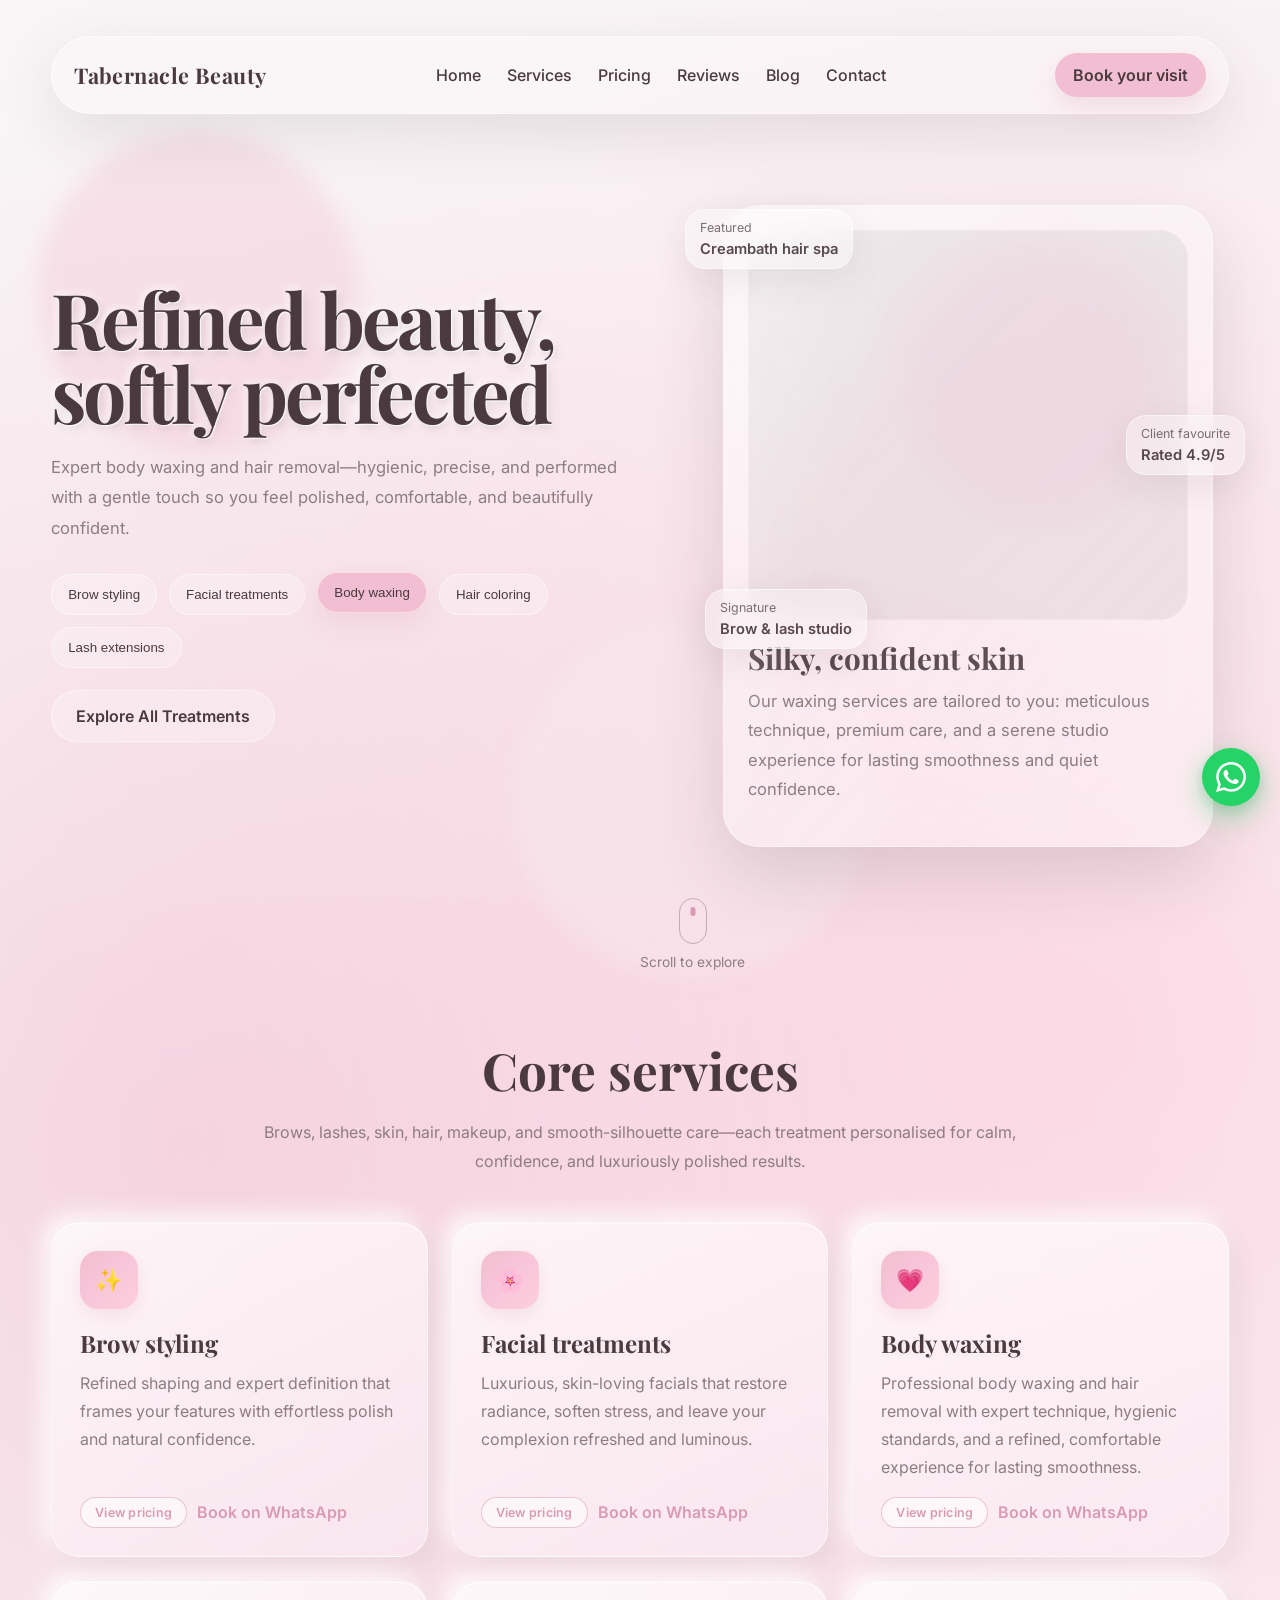
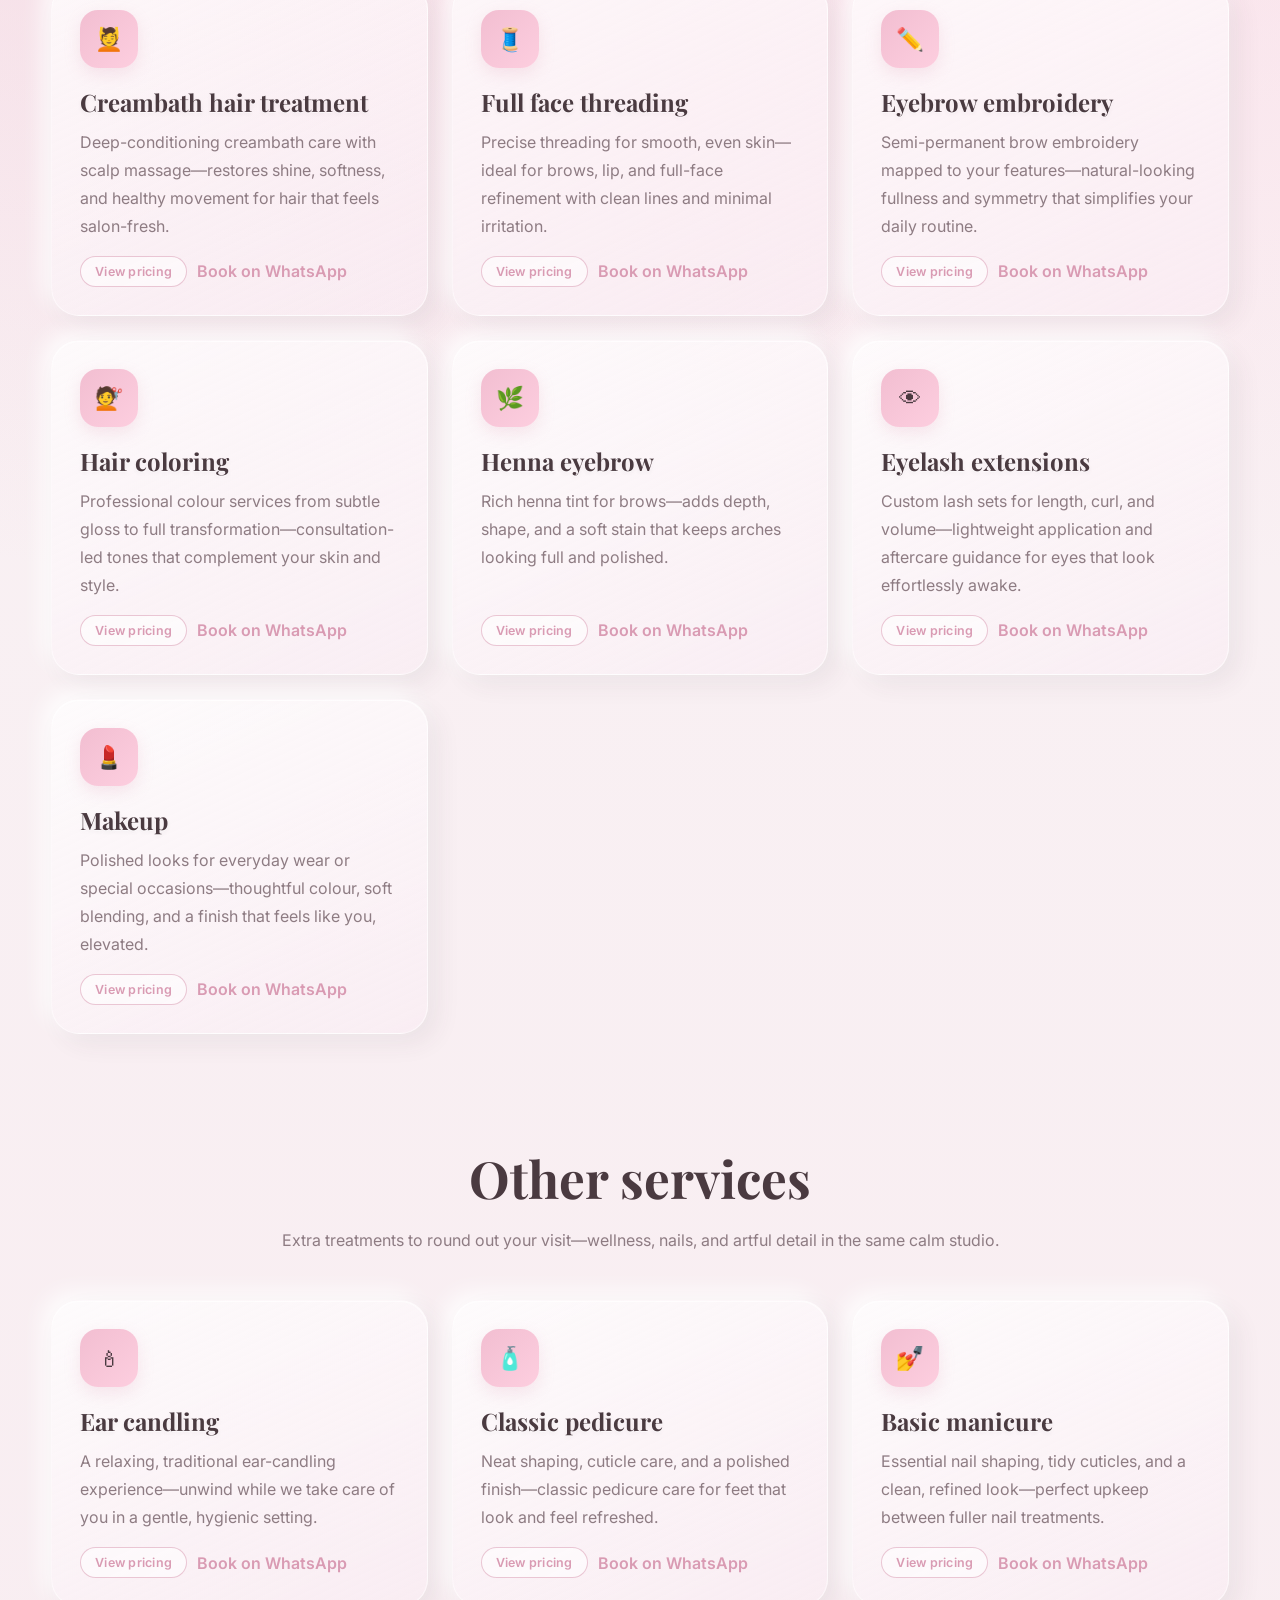
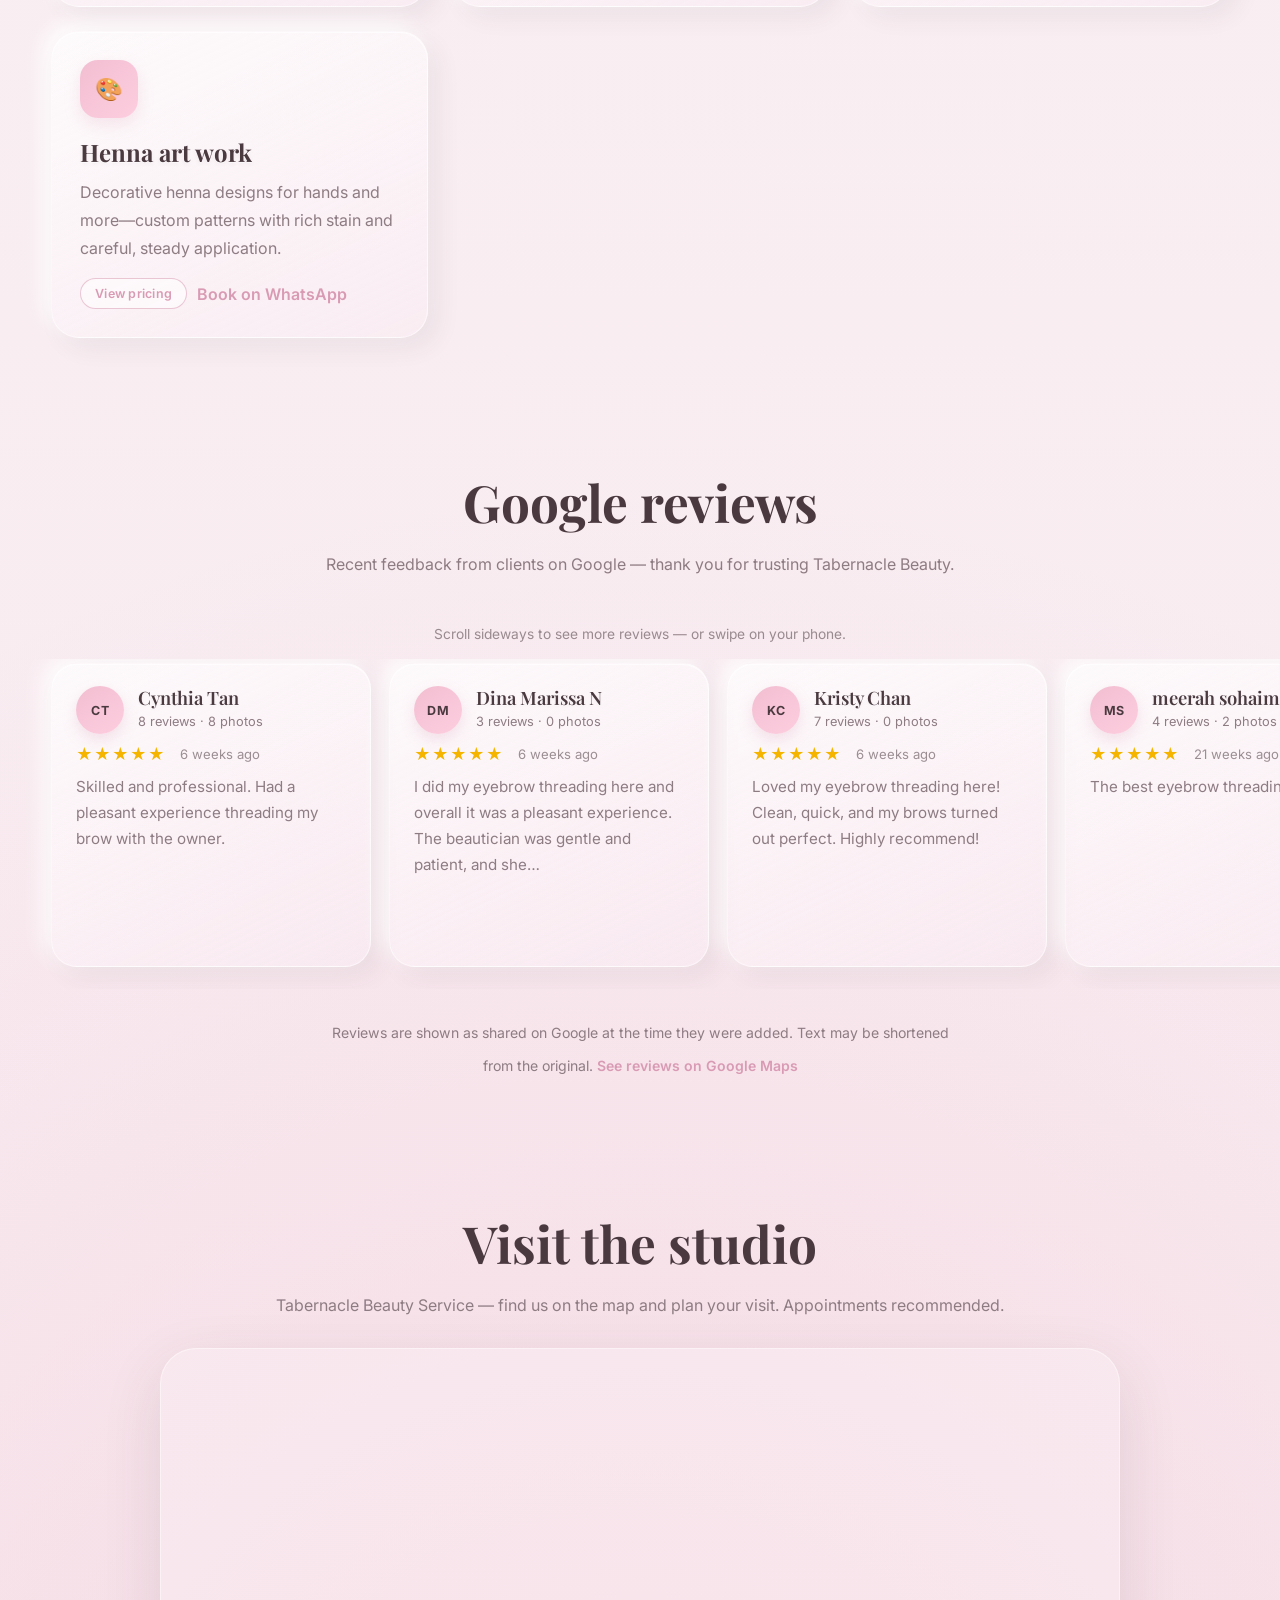
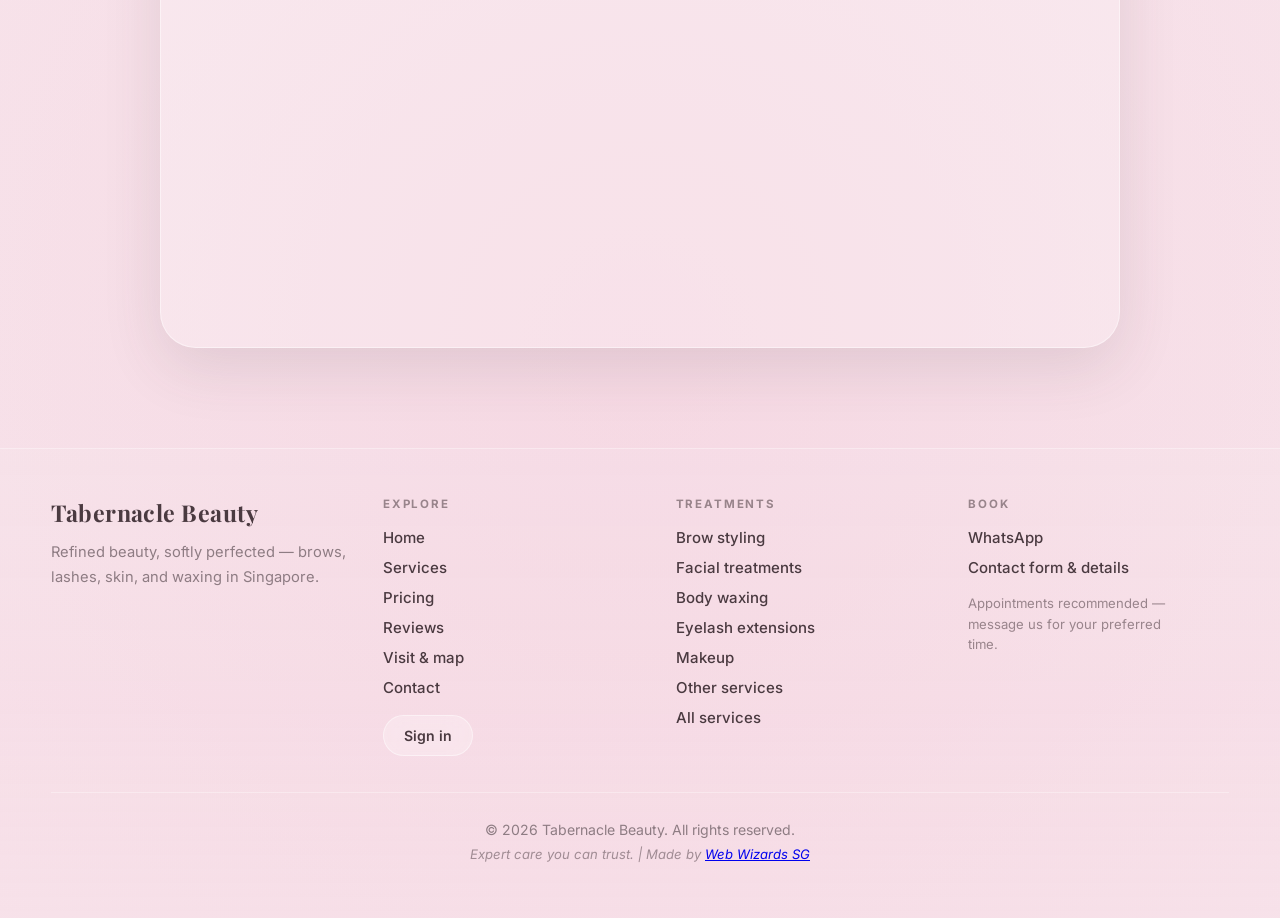
==== commit 2cf73348: "Update authorship notice to 'Made by Web Wizards SG'" ====
--- a/index.html
+++ b/index.html
@@ -1804,7 +1804,7 @@
             <li><a href="contact.html">Contact</a></li>
           </ul>
           <p class="footer__signin-wrap">
-            <a href="signin.html" class="footer__signin btn-secondary" aria-label="Sign in to blog editor">Sign in</a>
+            <a href="admin.html" class="footer__signin btn-secondary" aria-label="Sign in to blog editor">Sign in</a>
           </p>
         </nav>
 
@@ -1835,7 +1835,7 @@
 
       <div class="footer__bottom">
         <p class="footer__copyright">© 2026 Tabernacle Beauty. All rights reserved.</p>
-        <p class="footer__fine">Expert care you can trust.</p>
+        <p class="footer__fine">Expert care you can trust. | Made by <a href="https://webwizardsg.com" target="_blank" rel="noopener noreferrer">Web Wizards SG</a></p>
       </div>
     </div>
   </footer>
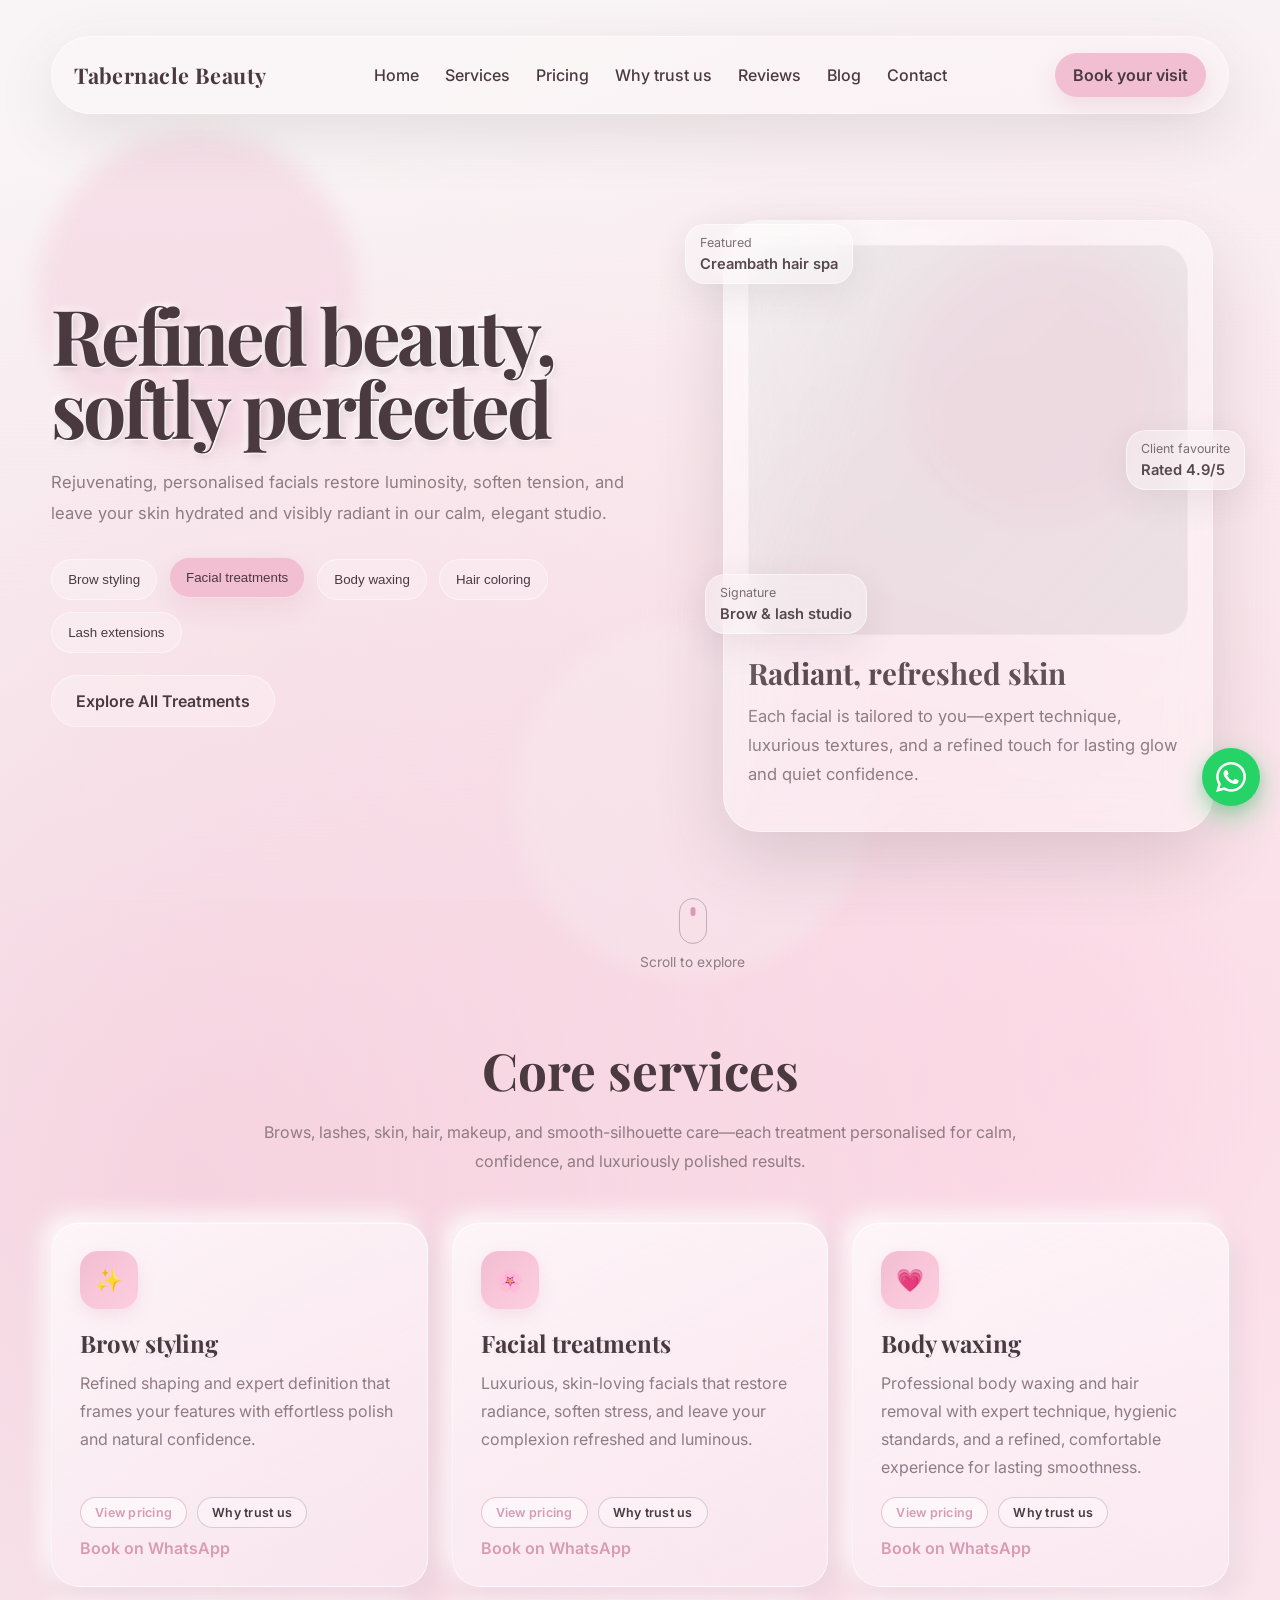
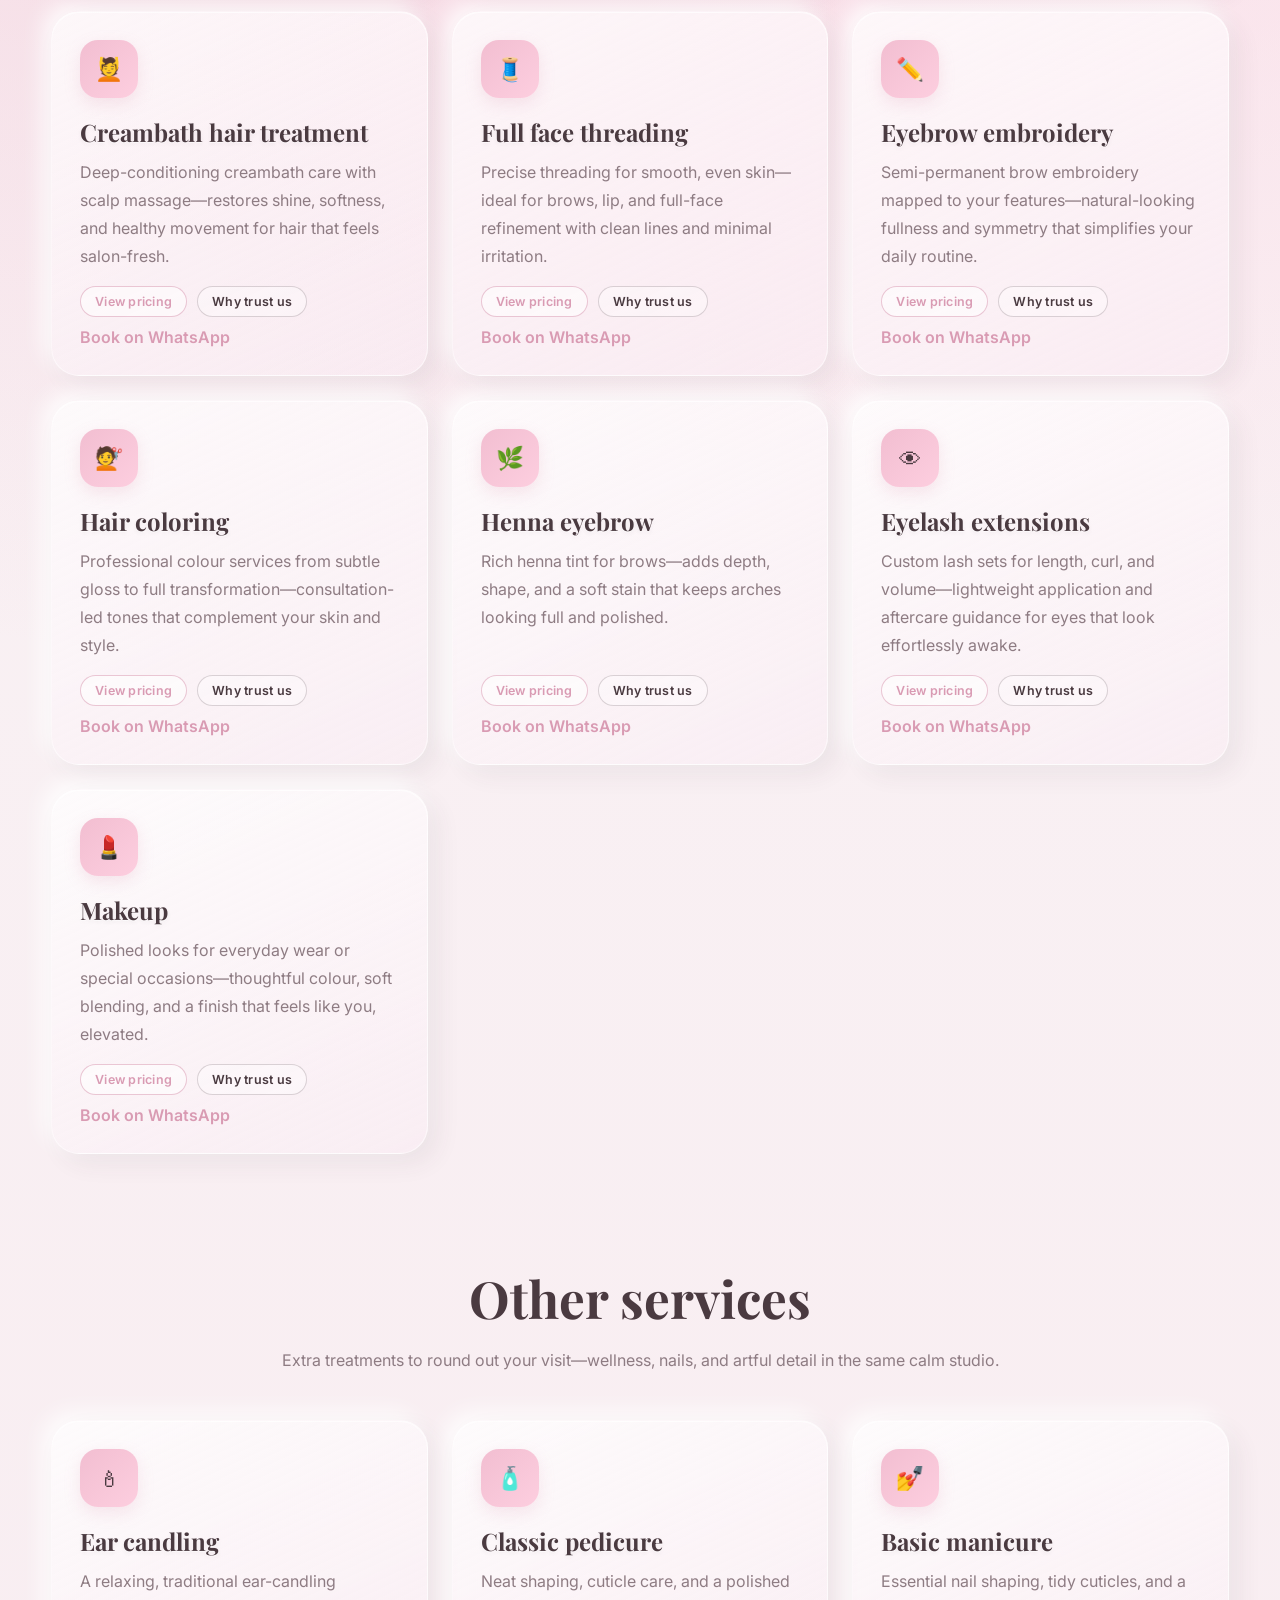
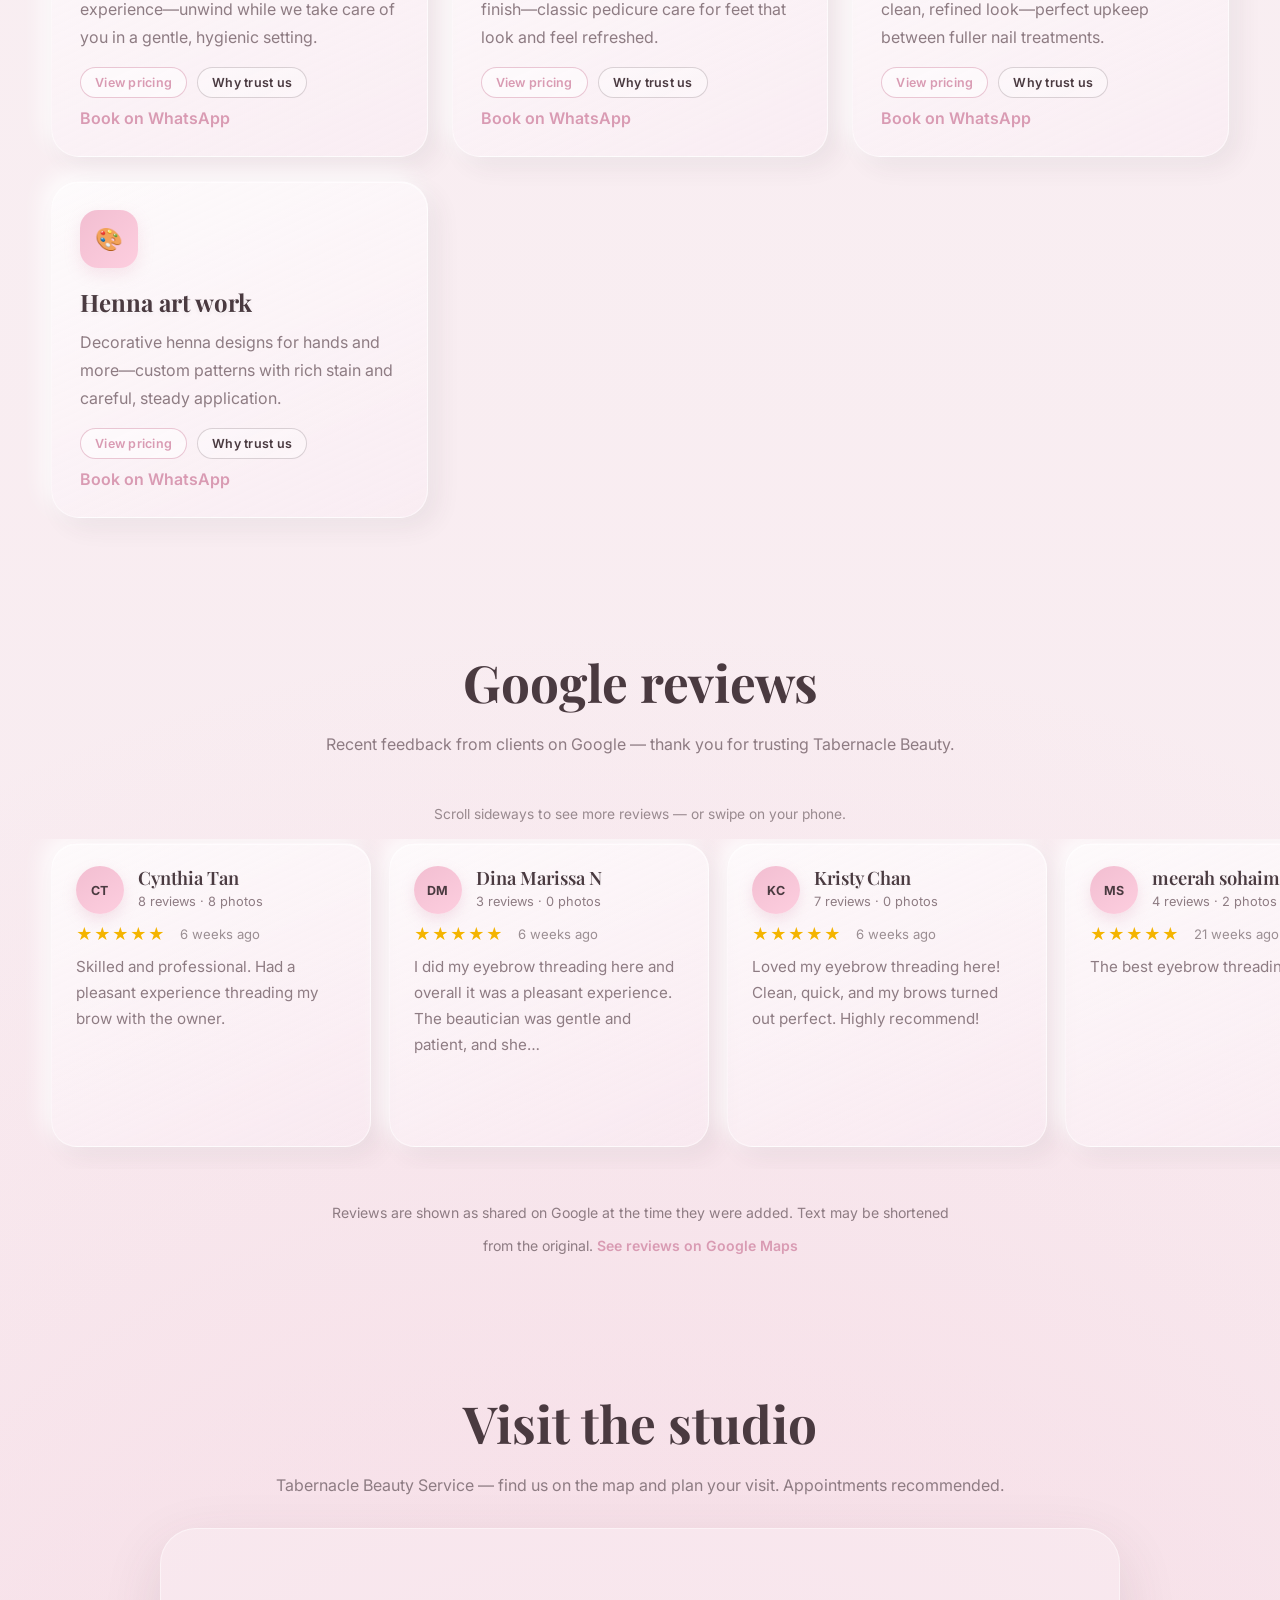
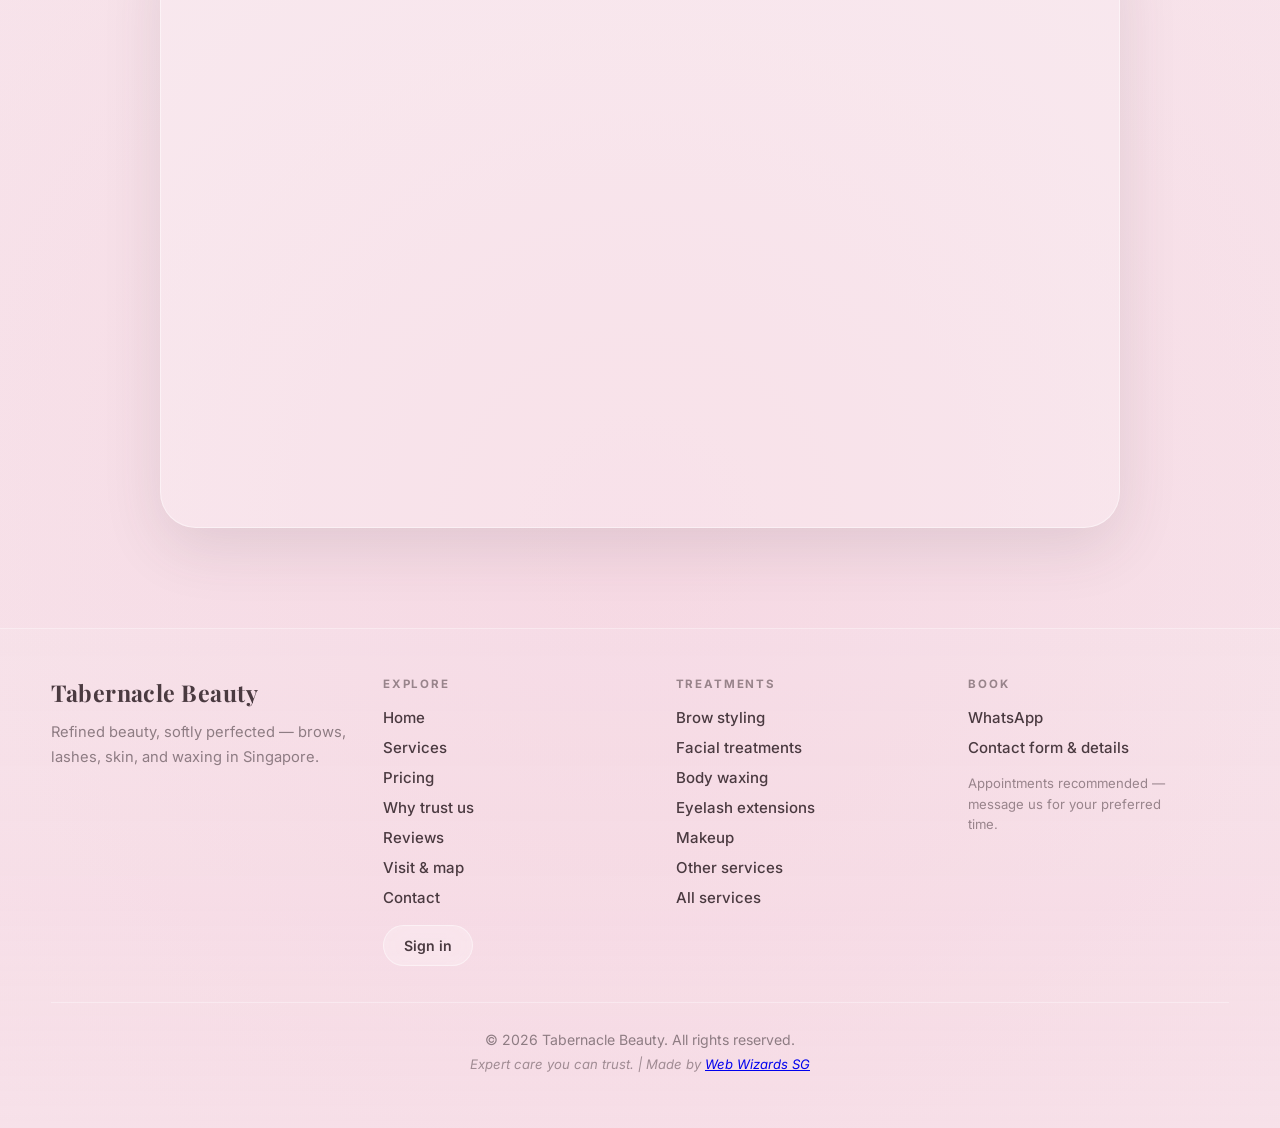
==== commit 35c64e58: "Add services trust page with per-category anchors and nav links Introduce services-trust.html explai" ====
--- a/index.html
+++ b/index.html
@@ -1025,6 +1025,7 @@
         <li><a href="#home">Home</a></li>
         <li><a href="#services">Services</a></li>
         <li><a href="pricing.html">Pricing</a></li>
+        <li><a href="services-trust.html">Why trust us</a></li>
         <li><a href="#reviews">Reviews</a></li>
         <li><a href="blog.html">Blog</a></li>
         <li><a href="contact.html">Contact</a></li>
@@ -1077,6 +1078,7 @@
           <a href="#home" class="nav-mobile-drawer__link">Home</a>
           <a href="#services" class="nav-mobile-drawer__link">Services</a>
           <a href="pricing.html" class="nav-mobile-drawer__link">Pricing</a>
+          <a href="services-trust.html" class="nav-mobile-drawer__link">Why trust us</a>
           <a href="#reviews" class="nav-mobile-drawer__link">Reviews</a>
           <a href="blog.html" class="nav-mobile-drawer__link">Blog</a>
           <a href="contact.html" class="nav-mobile-drawer__link">Contact</a>
@@ -1244,6 +1246,7 @@
           </p>
           <div class="service-card__actions">
             <a href="pricing.html#threading" class="service-card__pricing-pill">View pricing</a>
+            <a href="services-trust.html#trust-brows" class="service-card__trust-pill">Why trust us</a>
             <a href="https://wa.me/6584574640" class="service-card__book" target="_blank" rel="noopener noreferrer">Book on WhatsApp</a>
           </div>
         </article>
@@ -1256,6 +1259,7 @@
           </p>
           <div class="service-card__actions">
             <a href="pricing.html#facials" class="service-card__pricing-pill">View pricing</a>
+            <a href="services-trust.html#trust-facials" class="service-card__trust-pill">Why trust us</a>
             <a href="https://wa.me/6584574640" class="service-card__book" target="_blank" rel="noopener noreferrer">Book on WhatsApp</a>
           </div>
         </article>
@@ -1268,6 +1272,7 @@
           </p>
           <div class="service-card__actions">
             <a href="pricing.html#waxing" class="service-card__pricing-pill">View pricing</a>
+            <a href="services-trust.html#trust-waxing" class="service-card__trust-pill">Why trust us</a>
             <a href="https://wa.me/6584574640" class="service-card__book" target="_blank" rel="noopener noreferrer">Book on WhatsApp</a>
           </div>
         </article>
@@ -1280,6 +1285,7 @@
           </p>
           <div class="service-card__actions">
             <a href="pricing.html#hair" class="service-card__pricing-pill">View pricing</a>
+            <a href="services-trust.html#trust-creambath" class="service-card__trust-pill">Why trust us</a>
             <a href="https://wa.me/6584574640" class="service-card__book" target="_blank" rel="noopener noreferrer">Book on WhatsApp</a>
           </div>
         </article>
@@ -1292,6 +1298,7 @@
           </p>
           <div class="service-card__actions">
             <a href="pricing.html#threading" class="service-card__pricing-pill">View pricing</a>
+            <a href="services-trust.html#trust-threading" class="service-card__trust-pill">Why trust us</a>
             <a href="https://wa.me/6584574640" class="service-card__book" target="_blank" rel="noopener noreferrer">Book on WhatsApp</a>
           </div>
         </article>
@@ -1304,6 +1311,7 @@
           </p>
           <div class="service-card__actions">
             <a href="pricing.html" class="service-card__pricing-pill">View pricing</a>
+            <a href="services-trust.html#trust-embroidery" class="service-card__trust-pill">Why trust us</a>
             <a href="https://wa.me/6584574640" class="service-card__book" target="_blank" rel="noopener noreferrer">Book on WhatsApp</a>
           </div>
         </article>
@@ -1316,6 +1324,7 @@
           </p>
           <div class="service-card__actions">
             <a href="pricing.html#hair" class="service-card__pricing-pill">View pricing</a>
+            <a href="services-trust.html#trust-hair-color" class="service-card__trust-pill">Why trust us</a>
             <a href="https://wa.me/6584574640" class="service-card__book" target="_blank" rel="noopener noreferrer">Book on WhatsApp</a>
           </div>
         </article>
@@ -1328,6 +1337,7 @@
           </p>
           <div class="service-card__actions">
             <a href="pricing.html#hair" class="service-card__pricing-pill">View pricing</a>
+            <a href="services-trust.html#trust-henna" class="service-card__trust-pill">Why trust us</a>
             <a href="https://wa.me/6584574640" class="service-card__book" target="_blank" rel="noopener noreferrer">Book on WhatsApp</a>
           </div>
         </article>
@@ -1340,6 +1350,7 @@
           </p>
           <div class="service-card__actions">
             <a href="pricing.html" class="service-card__pricing-pill">View pricing</a>
+            <a href="services-trust.html#trust-lashes" class="service-card__trust-pill">Why trust us</a>
             <a href="https://wa.me/6584574640" class="service-card__book" target="_blank" rel="noopener noreferrer">Book on WhatsApp</a>
           </div>
         </article>
@@ -1352,6 +1363,7 @@
           </p>
           <div class="service-card__actions">
             <a href="pricing.html#makeup" class="service-card__pricing-pill">View pricing</a>
+            <a href="services-trust.html#trust-makeup" class="service-card__trust-pill">Why trust us</a>
             <a href="https://wa.me/6584574640" class="service-card__book" target="_blank" rel="noopener noreferrer">Book on WhatsApp</a>
           </div>
         </article>
@@ -1377,6 +1389,7 @@
           </p>
           <div class="service-card__actions">
             <a href="pricing.html#other-treatments" class="service-card__pricing-pill">View pricing</a>
+            <a href="services-trust.html#trust-ear-candling" class="service-card__trust-pill">Why trust us</a>
             <a href="https://wa.me/6584574640" class="service-card__book" target="_blank" rel="noopener noreferrer">Book on WhatsApp</a>
           </div>
         </article>
@@ -1389,6 +1402,7 @@
           </p>
           <div class="service-card__actions">
             <a href="pricing.html#other-treatments" class="service-card__pricing-pill">View pricing</a>
+            <a href="services-trust.html#trust-classic-pedicure" class="service-card__trust-pill">Why trust us</a>
             <a href="https://wa.me/6584574640" class="service-card__book" target="_blank" rel="noopener noreferrer">Book on WhatsApp</a>
           </div>
         </article>
@@ -1401,6 +1415,7 @@
           </p>
           <div class="service-card__actions">
             <a href="pricing.html#other-treatments" class="service-card__pricing-pill">View pricing</a>
+            <a href="services-trust.html#trust-basic-manicure" class="service-card__trust-pill">Why trust us</a>
             <a href="https://wa.me/6584574640" class="service-card__book" target="_blank" rel="noopener noreferrer">Book on WhatsApp</a>
           </div>
         </article>
@@ -1413,6 +1428,7 @@
           </p>
           <div class="service-card__actions">
             <a href="pricing.html#other-treatments" class="service-card__pricing-pill">View pricing</a>
+            <a href="services-trust.html#trust-henna-art" class="service-card__trust-pill">Why trust us</a>
             <a href="https://wa.me/6584574640" class="service-card__book" target="_blank" rel="noopener noreferrer">Book on WhatsApp</a>
           </div>
         </article>
@@ -1799,6 +1815,7 @@
             <li><a href="#home">Home</a></li>
             <li><a href="#services">Services</a></li>
             <li><a href="pricing.html">Pricing</a></li>
+            <li><a href="services-trust.html">Why trust us</a></li>
             <li><a href="#reviews">Reviews</a></li>
             <li><a href="#visit">Visit &amp; map</a></li>
             <li><a href="contact.html">Contact</a></li>
--- a/styles.css
+++ b/styles.css
@@ -1057,6 +1057,34 @@
 .service-card__pricing-pill:hover {
   color: var(--text-main);
   opacity: 0.92;
+}
+
+.service-card__trust-pill {
+  text-decoration: none;
+  font-weight: 600;
+  font-size: 0.78rem;
+  letter-spacing: 0.02em;
+  padding: 7px 14px;
+  border-radius: 999px;
+  border: 1px solid rgba(74, 58, 64, 0.2);
+  background: rgba(255, 255, 255, 0.35);
+  color: var(--text-main);
+  transition:
+    color 0.35s ease,
+    background 0.35s ease,
+    border-color 0.35s ease,
+    transform 0.35s var(--motion-ease);
+}
+
+.service-card:hover .service-card__trust-pill {
+  border-color: rgba(74, 58, 64, 0.28);
+  background: rgba(255, 255, 255, 0.55);
+}
+
+.service-card__trust-pill:hover {
+  color: var(--pink-5);
+  border-color: rgba(217, 155, 179, 0.65);
+  opacity: 0.95;
 }
 
 .service-card__book {
@@ -1725,6 +1753,7 @@
   .service-card p,
   .service-card__book,
   .service-card__pricing-pill,
+  .service-card__trust-pill,
   .review-card,
   .review-avatar,
   .reviews-section__note a,
@@ -2390,6 +2419,151 @@
   padding-right: 4px;
 }
 
+/* —— Services trust page —— */
+.page-services-trust .trust-main {
+  position: relative;
+  padding: 72px 0 120px;
+  min-height: min(88vh, 900px);
+}
+
+.trust-main__bg {
+  position: absolute;
+  inset: 0;
+  z-index: 0;
+  overflow: hidden;
+  pointer-events: none;
+}
+
+.trust-main__bg .blob {
+  opacity: 0.45;
+}
+
+.trust-main__inner {
+  position: relative;
+  z-index: 1;
+}
+
+.trust-intro {
+  text-align: center;
+  max-width: 640px;
+  margin: 0 auto 36px;
+}
+
+.trust-intro h1 {
+  font-family: "Playfair Display", serif;
+  font-size: clamp(2.4rem, 5vw, 3.4rem);
+  font-weight: 700;
+  letter-spacing: -0.03em;
+  margin-bottom: 14px;
+  color: var(--text-main);
+  animation: fadeUp 0.65s var(--motion-ease) both;
+}
+
+.trust-intro p {
+  color: var(--text-muted);
+  line-height: 1.8;
+  font-size: 1.05rem;
+  animation: fadeUp 0.65s var(--motion-ease) 0.08s both;
+}
+
+.trust-pillars {
+  display: grid;
+  grid-template-columns: repeat(auto-fit, minmax(260px, 1fr));
+  gap: 22px;
+  max-width: 1000px;
+  margin: 0 auto 48px;
+  animation: fadeUp 0.7s var(--motion-ease) 0.12s both;
+}
+
+.page-services-trust .contact-panel p a {
+  font-weight: 600;
+  color: var(--pink-5);
+  text-decoration: none;
+  border-bottom: 1px solid transparent;
+  transition:
+    color var(--motion-duration-fast) ease,
+    border-color var(--motion-duration-fast) ease;
+}
+
+.page-services-trust .contact-panel p a:hover {
+  border-bottom-color: rgba(217, 155, 179, 0.55);
+}
+
+.trust-categories {
+  max-width: 720px;
+  margin: 0 auto;
+}
+
+.trust-categories__heading {
+  font-family: "Playfair Display", serif;
+  font-size: clamp(1.65rem, 3vw, 2.1rem);
+  font-weight: 700;
+  text-align: center;
+  margin-bottom: 10px;
+  color: var(--text-main);
+}
+
+.trust-categories__lede {
+  text-align: center;
+  color: var(--text-muted);
+  line-height: 1.75;
+  margin-bottom: 32px;
+  font-size: 0.98rem;
+}
+
+.trust-category {
+  padding: 26px 24px;
+  margin-bottom: 18px;
+  border-radius: var(--radius-md);
+  background: rgba(255, 255, 255, 0.22);
+  border: 1px solid rgba(255, 255, 255, 0.42);
+  backdrop-filter: blur(16px);
+  -webkit-backdrop-filter: blur(16px);
+  box-shadow: 0 12px 36px rgba(74, 58, 64, 0.08);
+  scroll-margin-top: 100px;
+}
+
+.trust-category h3 {
+  font-family: "Playfair Display", serif;
+  font-size: 1.35rem;
+  font-weight: 700;
+  margin-bottom: 12px;
+  color: var(--text-main);
+}
+
+.trust-category p {
+  color: var(--text-muted);
+  line-height: 1.75;
+  font-size: 0.98rem;
+  margin-bottom: 12px;
+}
+
+.trust-category p:last-child {
+  margin-bottom: 0;
+}
+
+.trust-category__link {
+  font-weight: 600;
+  color: var(--pink-5);
+  text-decoration: none;
+  transition: opacity var(--motion-duration-fast) ease;
+}
+
+.trust-category__link:hover {
+  opacity: 0.88;
+  text-decoration: underline;
+  text-decoration-color: rgba(217, 155, 179, 0.65);
+}
+
+.trust-footer-cta {
+  display: flex;
+  flex-wrap: wrap;
+  gap: 14px;
+  justify-content: center;
+  margin-top: 44px;
+  text-align: center;
+}
+
 /* —— Pricing page —— */
 .page-pricing .pricing-main {
   position: relative;
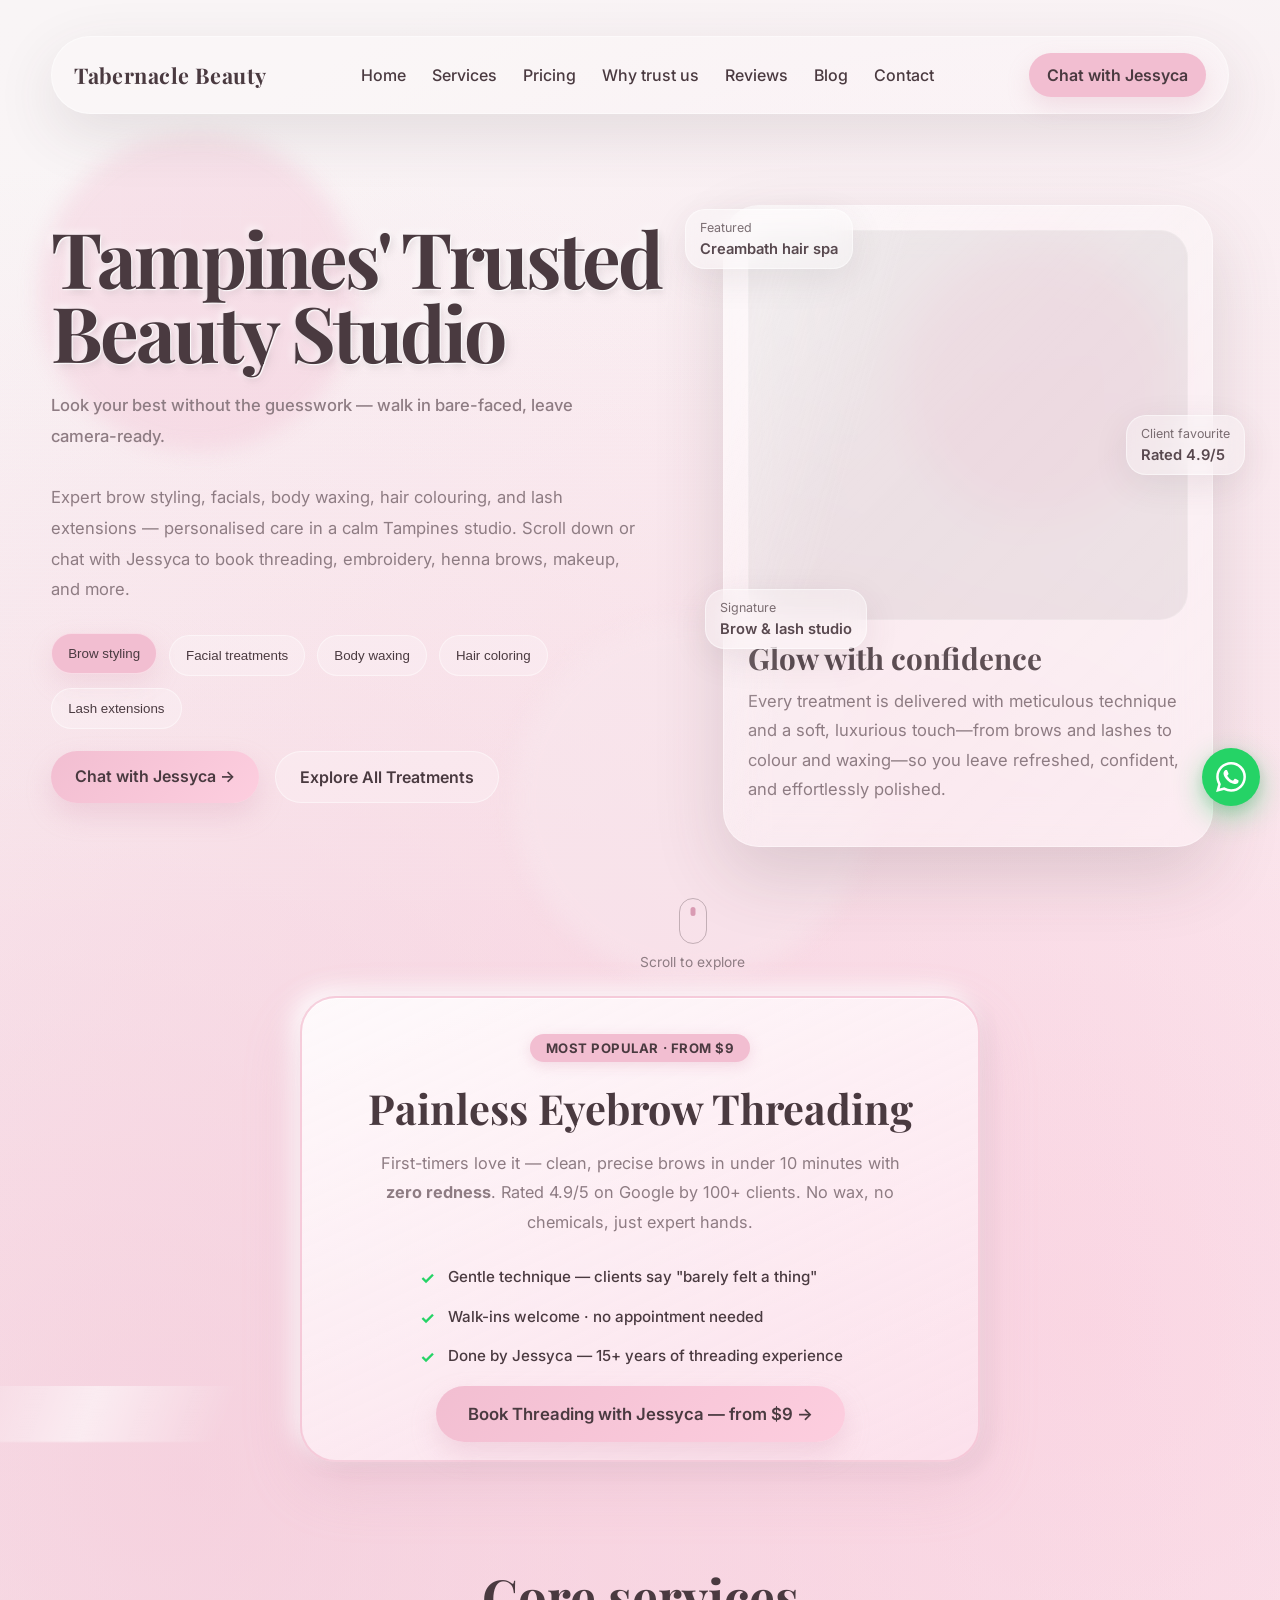
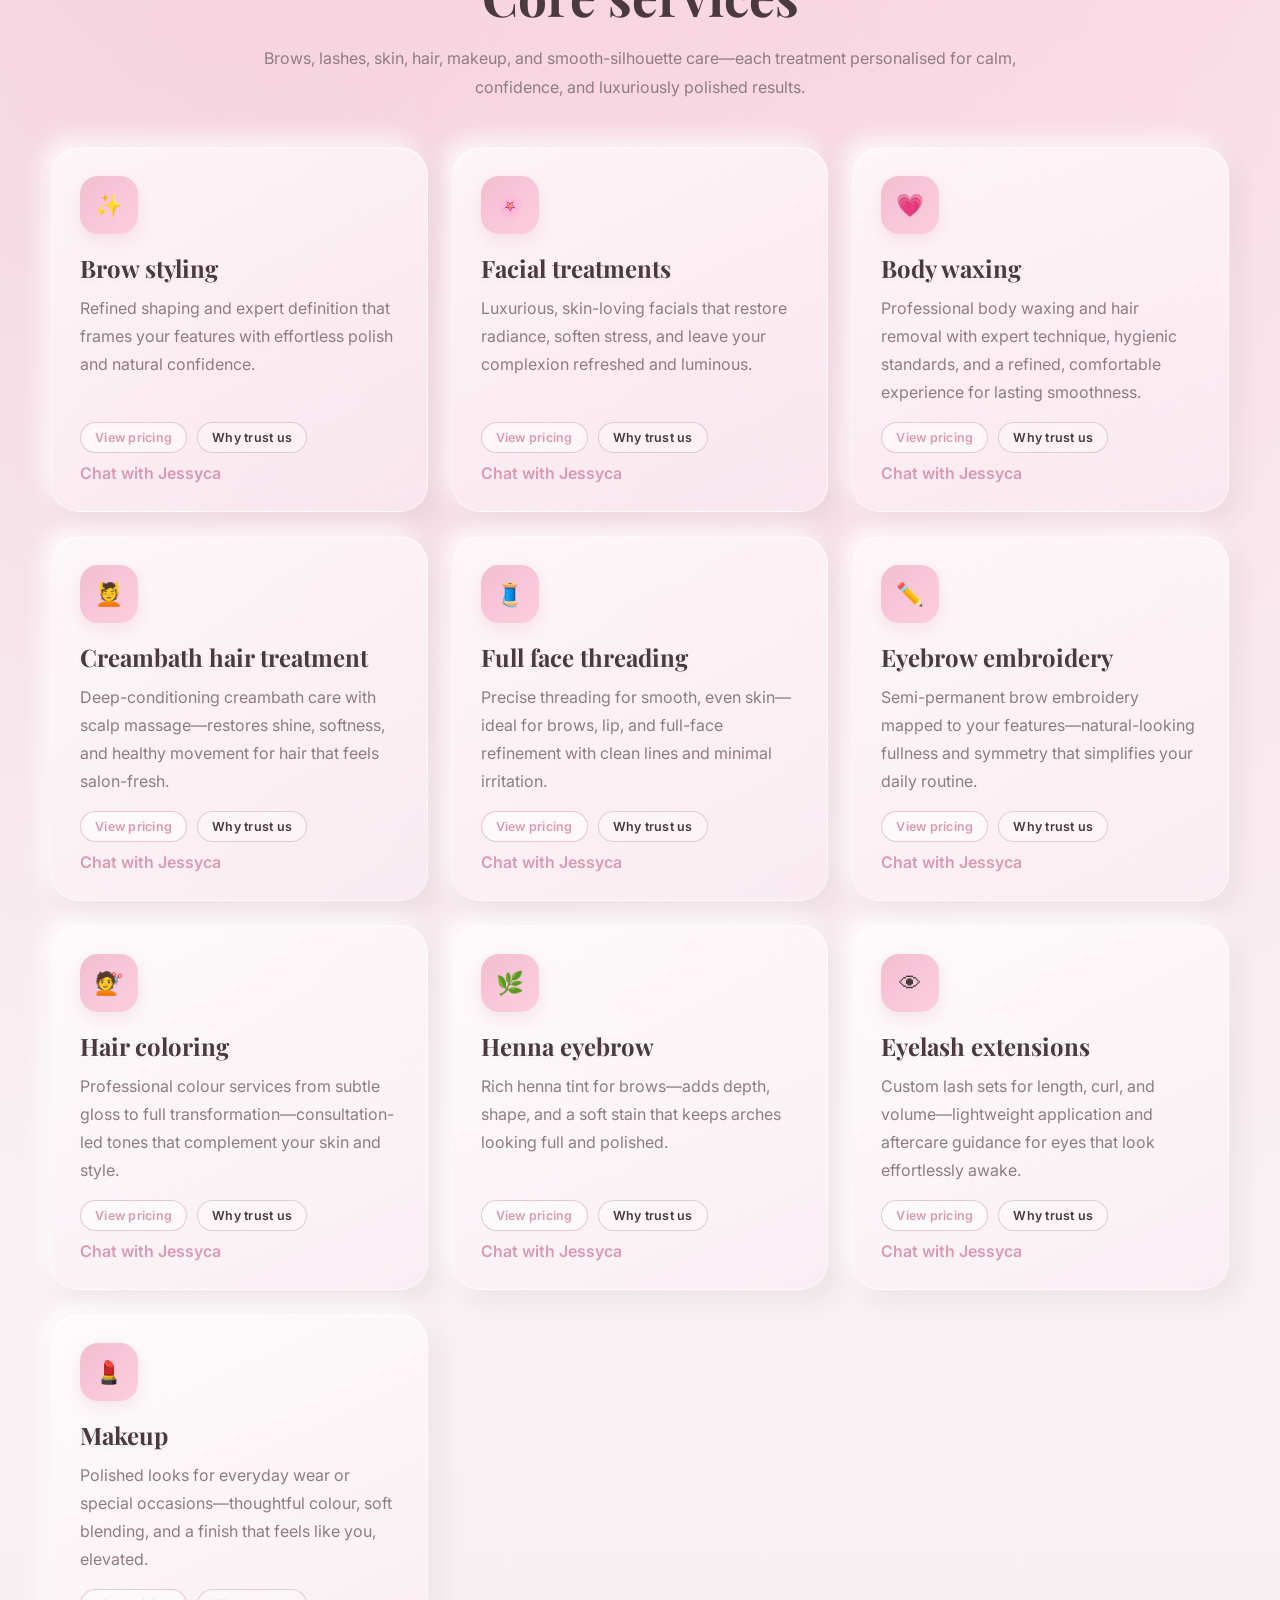
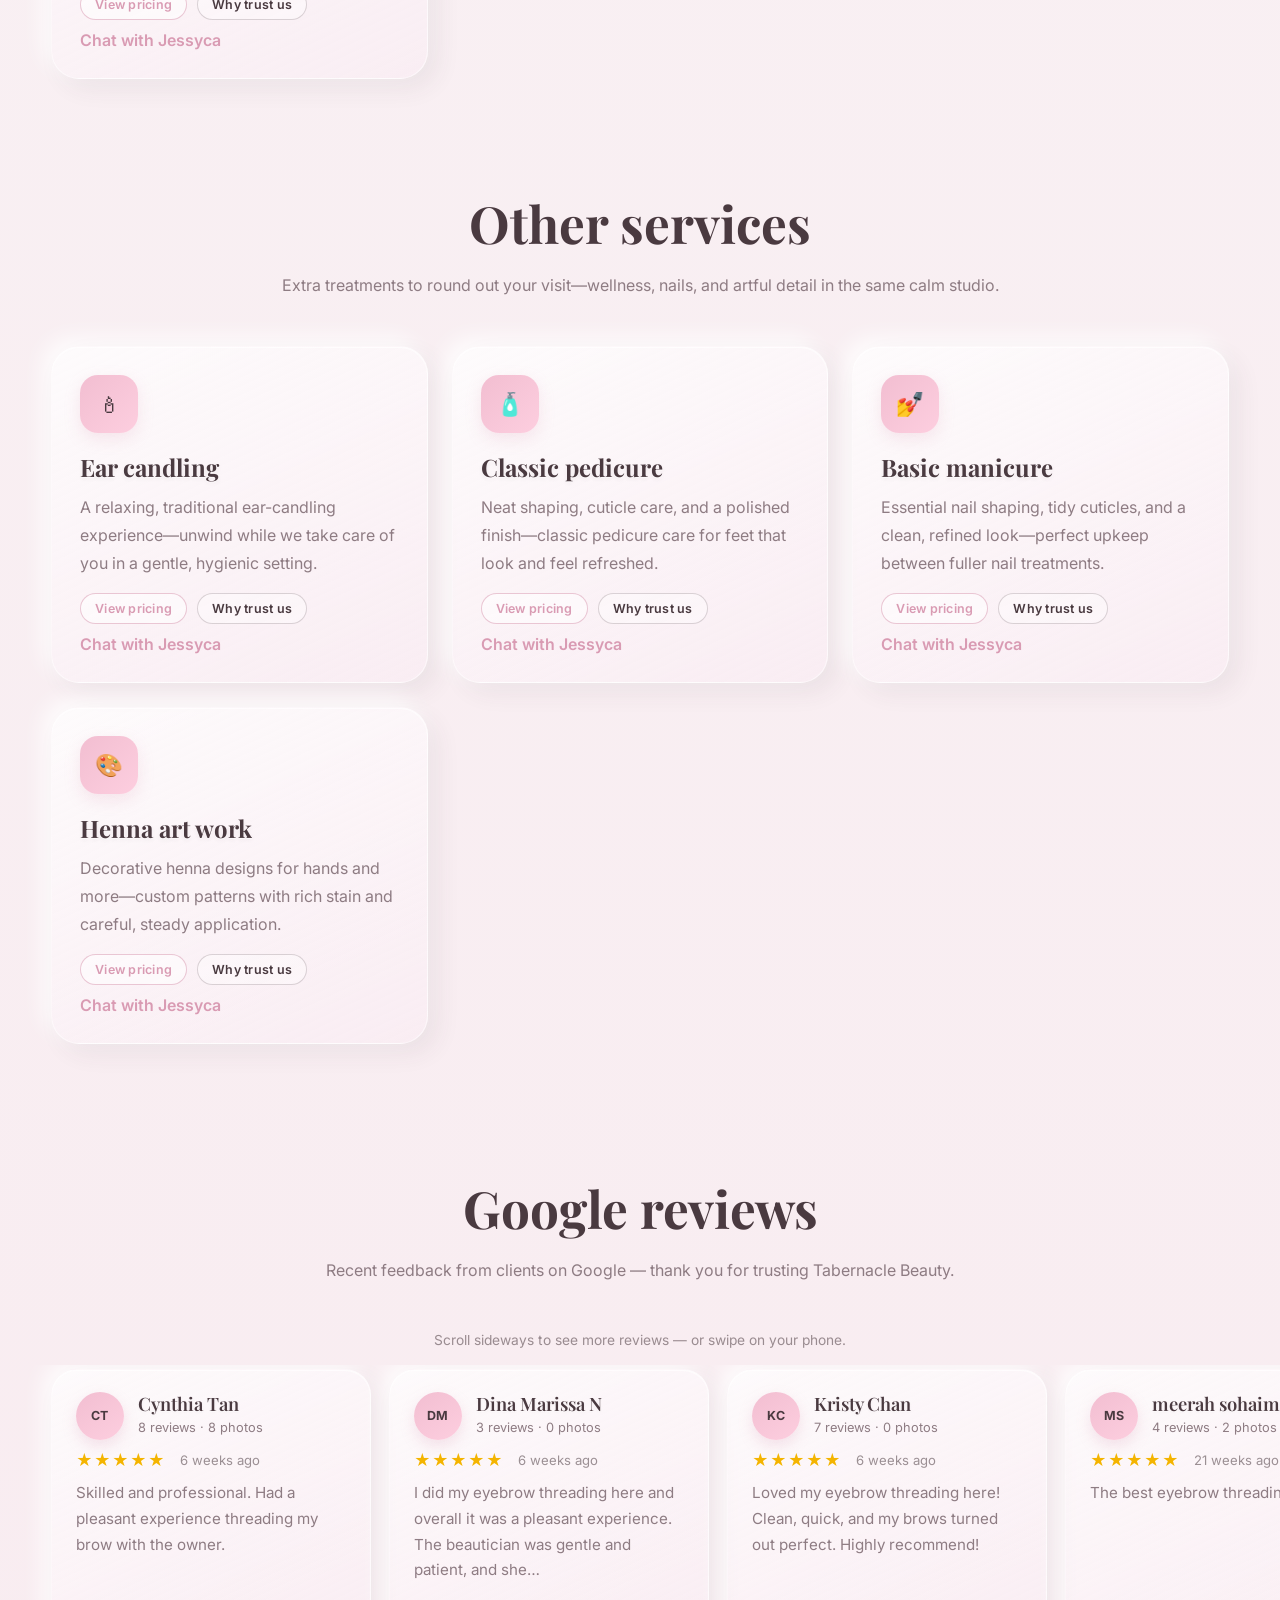
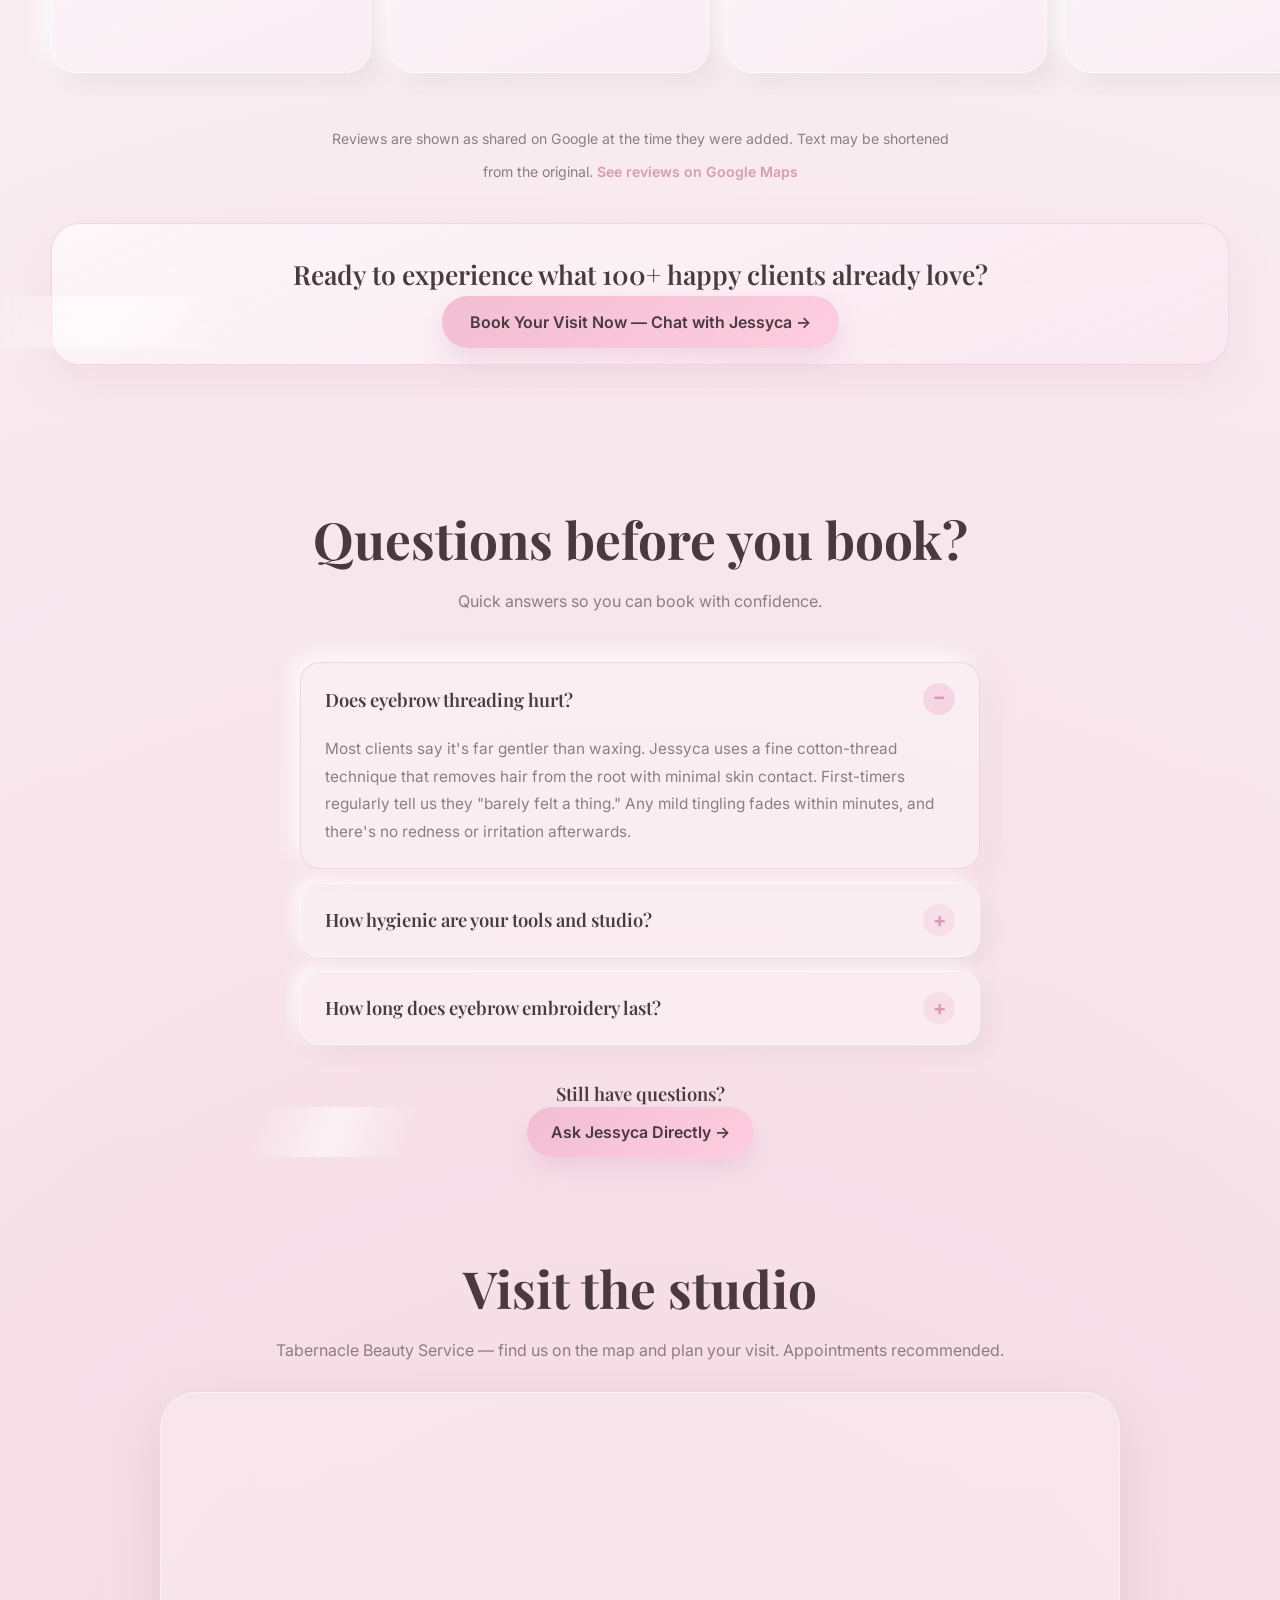
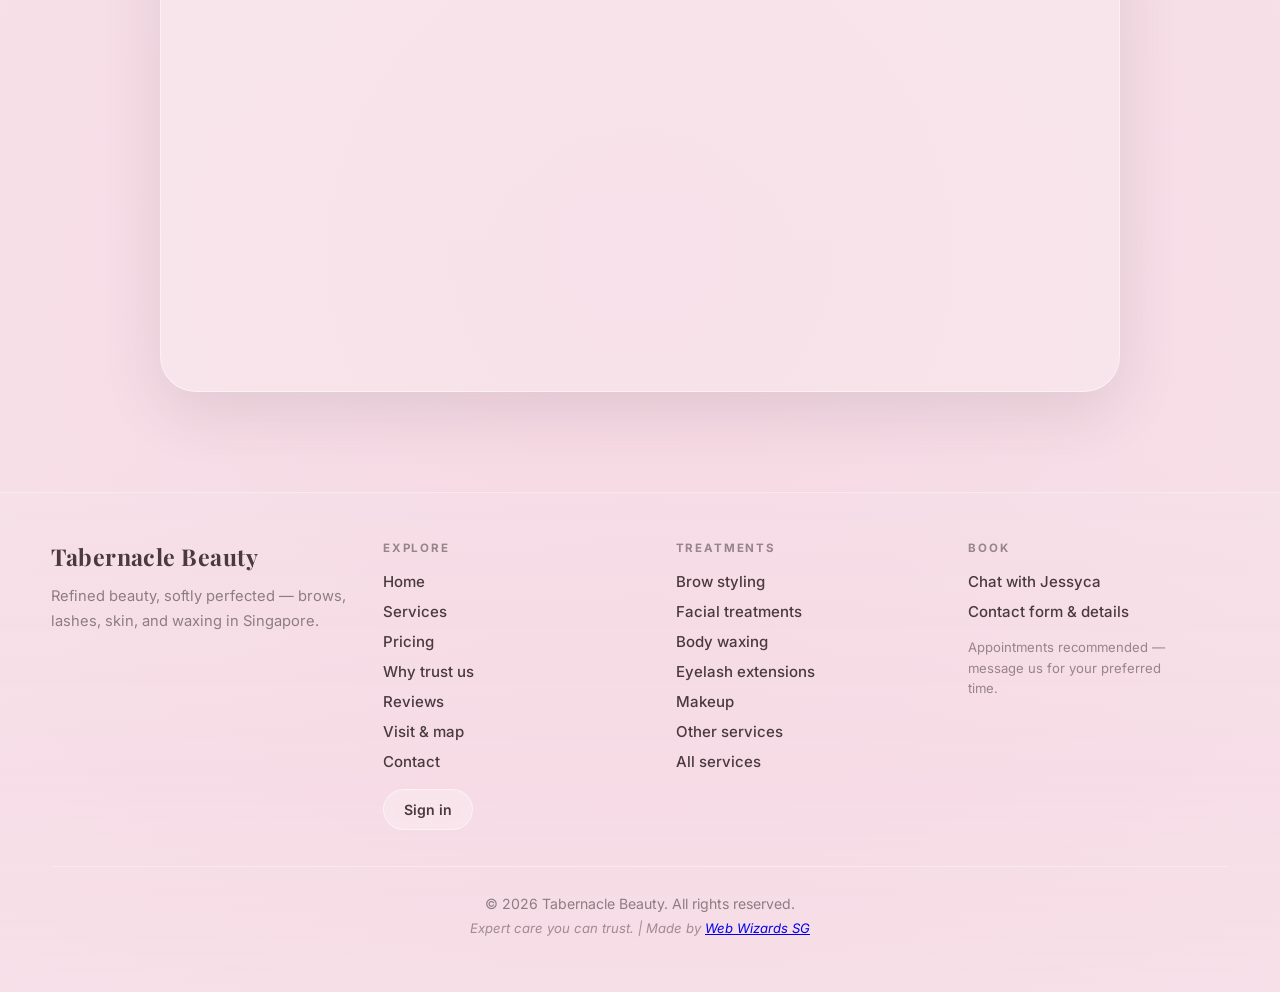
==== commit c956db36: "CRO homepage restructure: 6 directives for WhatsApp booking conversions 1. Hero: Location-based hook" ====
--- a/index.html
+++ b/index.html
@@ -47,6 +47,23 @@
   <link rel="preconnect" href="https://fonts.gstatic.com" crossorigin>
   <link href="https://fonts.googleapis.com/css2?family=Playfair+Display:wght@500;600;700;800&family=Inter:wght@400;500;600&display=swap" rel="stylesheet">
   <link rel="stylesheet" href="styles.css" />
+
+  <!-- Meta Pixel Base Code — replace YOUR_PIXEL_ID with your actual Facebook Pixel ID -->
+  <script>
+    !function(f,b,e,v,n,t,s)
+    {if(f.fbq)return;n=f.fbq=function(){n.callMethod?
+    n.callMethod.apply(n,arguments):n.queue.push(arguments)};
+    if(!f._fbq)f._fbq=n;n.push=n;n.loaded=!0;n.version='2.0';
+    n.queue=[];t=b.createElement(e);t.async=!0;
+    t.src=v;s=b.getElementsByTagName(e)[0];
+    s.parentNode.insertBefore(t,s)}(window, document,'script',
+    'https://connect.facebook.net/en_US/fbevents.js');
+    fbq('init', 'YOUR_PIXEL_ID');
+    fbq('track', 'PageView');
+  </script>
+  <noscript><img height="1" width="1" style="display:none"
+    src="https://www.facebook.com/tr?id=YOUR_PIXEL_ID&ev=PageView&noscript=1"
+  /></noscript>
 
   <script type="application/ld+json">
   {
@@ -1032,12 +1049,13 @@
       </ul>
 
       <a
-        href="https://wa.me/6584574640"
+        href="https://wa.me/6584574640?text=Hi%20Jessyca%2C%20I%20saw%20your%20page%20and%20would%20like%20to%20book%20an%20appointment.%20Could%20you%20help%20me%20with%20available%20slots%3F"
         class="nav-cta"
         target="_blank"
         rel="noopener noreferrer"
-        aria-label="Book your visit on WhatsApp"
-      >Book your visit</a>
+        aria-label="Chat with Jessyca on WhatsApp to book"
+        onclick="trackWhatsAppLead('nav_cta')"
+      >Chat with Jessyca</a>
 
       <button
         type="button"
@@ -1107,11 +1125,12 @@
         </nav>
 
         <a
-          href="https://wa.me/6584574640"
+          href="https://wa.me/6584574640?text=Hi%20Jessyca%2C%20I%20saw%20your%20page%20and%20would%20like%20to%20book%20an%20appointment.%20Could%20you%20help%20me%20with%20available%20slots%3F"
           class="nav-mobile-drawer__cta"
           target="_blank"
           rel="noopener noreferrer"
-        >Book your visit on WhatsApp</a>
+          onclick="trackWhatsAppLead('drawer_cta')"
+        >Chat with Jessyca on WhatsApp</a>
       </div>
     </div>
   </div>
@@ -1126,16 +1145,17 @@
 
     <div class="container hero-grid">
       <div class="hero-copy">
-        <h1>Refined beauty, softly perfected</h1>
+        <h1>Tampines' Trusted Beauty Studio</h1>
+        <p class="hero-sub-headline">Look your best without the guesswork — walk in bare-faced, leave camera-ready.</p>
 
         <p id="heroText">
-          Expert brow styling, facials, body waxing, hair colouring, and lash extensions—personalised care in a calm, elegant Singapore studio. Explore our full menu below for creambath, threading, embroidery, henna brows, makeup, and more.
+          Expert brow styling, facials, body waxing, hair colouring, and lash extensions — personalised care in a calm Tampines studio. Scroll down or chat with Jessyca to book threading, embroidery, henna brows, makeup, and more.
         </p>
 
         <div class="service-switcher">
           <button class="service-pill active"
             data-title="Glow with confidence"
-            data-hero-text="Expert brow styling, facials, body waxing, hair colouring, and lash extensions—personalised care in a calm, elegant Singapore studio. Explore our full menu below for creambath, threading, embroidery, henna brows, makeup, and more."
+            data-hero-text="Expert brow styling, facials, body waxing, hair colouring, and lash extensions — personalised care in a calm Tampines studio. Scroll down or chat with Jessyca to book threading, embroidery, henna brows, makeup, and more."
             data-card-text="Every treatment is delivered with meticulous technique and a soft, luxurious touch—from brows and lashes to colour and waxing—so you leave refreshed, confident, and effortlessly polished."
             data-video="Assets/hero/brows.mp4">
             Brow styling
@@ -1175,6 +1195,13 @@
         </div>
 
         <div class="hero-actions">
+          <a
+            href="https://wa.me/6584574640?text=Hi%20Jessyca%2C%20I%20saw%20your%20page%20and%20would%20like%20to%20book%20an%20appointment.%20Could%20you%20help%20me%20with%20available%20slots%3F"
+            class="btn-primary"
+            target="_blank"
+            rel="noopener noreferrer"
+            onclick="trackWhatsAppLead('hero_cta')"
+          >Chat with Jessyca →</a>
           <a href="#services" class="btn-secondary">Explore All Treatments</a>
         </div>
       </div>
@@ -1228,6 +1255,30 @@
     </div>
   </section>
 
+  <section class="tripwire" id="tripwire" aria-labelledby="tripwire-heading">
+    <div class="container">
+      <div class="tripwire__card">
+        <div class="tripwire__badge">Most Popular · From $9</div>
+        <h2 id="tripwire-heading">Painless Eyebrow Threading</h2>
+        <p class="tripwire__body">
+          First-timers love it — clean, precise brows in under 10 minutes with <strong>zero redness</strong>. Rated 4.9/5 on Google by 100+ clients. No wax, no chemicals, just expert hands.
+        </p>
+        <ul class="tripwire__perks">
+          <li>Gentle technique — clients say "barely felt a thing"</li>
+          <li>Walk-ins welcome · no appointment needed</li>
+          <li>Done by Jessyca — 15+ years of threading experience</li>
+        </ul>
+        <a
+          href="https://wa.me/6584574640?text=Hi%20Jessyca%2C%20I%E2%80%99d%20like%20to%20try%20eyebrow%20threading.%20Do%20you%20have%20availability%20today%3F"
+          class="btn-primary tripwire__cta"
+          target="_blank"
+          rel="noopener noreferrer"
+          onclick="trackWhatsAppLead('tripwire_threading')"
+        >Book Threading with Jessyca — from $9 →</a>
+      </div>
+    </div>
+  </section>
+
   <section class="services" id="services">
     <div class="container">
       <div class="section-header">
@@ -1247,7 +1298,7 @@
           <div class="service-card__actions">
             <a href="pricing.html#threading" class="service-card__pricing-pill">View pricing</a>
             <a href="services-trust.html#trust-brows" class="service-card__trust-pill">Why trust us</a>
-            <a href="https://wa.me/6584574640" class="service-card__book" target="_blank" rel="noopener noreferrer">Book on WhatsApp</a>
+            <a href="https://wa.me/6584574640?text=Hi%20Jessyca%2C%20I%E2%80%99d%20like%20to%20book%20an%20appointment.%20Could%20you%20let%20me%20know%20the%20available%20slots%3F" class="service-card__book" target="_blank" rel="noopener noreferrer" onclick="trackWhatsAppLead('service_card')">Chat with Jessyca</a>
           </div>
         </article>
 
@@ -1260,7 +1311,7 @@
           <div class="service-card__actions">
             <a href="pricing.html#facials" class="service-card__pricing-pill">View pricing</a>
             <a href="services-trust.html#trust-facials" class="service-card__trust-pill">Why trust us</a>
-            <a href="https://wa.me/6584574640" class="service-card__book" target="_blank" rel="noopener noreferrer">Book on WhatsApp</a>
+            <a href="https://wa.me/6584574640?text=Hi%20Jessyca%2C%20I%E2%80%99d%20like%20to%20book%20an%20appointment.%20Could%20you%20let%20me%20know%20the%20available%20slots%3F" class="service-card__book" target="_blank" rel="noopener noreferrer" onclick="trackWhatsAppLead('service_card')">Chat with Jessyca</a>
           </div>
         </article>
 
@@ -1273,7 +1324,7 @@
           <div class="service-card__actions">
             <a href="pricing.html#waxing" class="service-card__pricing-pill">View pricing</a>
             <a href="services-trust.html#trust-waxing" class="service-card__trust-pill">Why trust us</a>
-            <a href="https://wa.me/6584574640" class="service-card__book" target="_blank" rel="noopener noreferrer">Book on WhatsApp</a>
+            <a href="https://wa.me/6584574640?text=Hi%20Jessyca%2C%20I%E2%80%99d%20like%20to%20book%20an%20appointment.%20Could%20you%20let%20me%20know%20the%20available%20slots%3F" class="service-card__book" target="_blank" rel="noopener noreferrer" onclick="trackWhatsAppLead('service_card')">Chat with Jessyca</a>
           </div>
         </article>
 
@@ -1286,7 +1337,7 @@
           <div class="service-card__actions">
             <a href="pricing.html#hair" class="service-card__pricing-pill">View pricing</a>
             <a href="services-trust.html#trust-creambath" class="service-card__trust-pill">Why trust us</a>
-            <a href="https://wa.me/6584574640" class="service-card__book" target="_blank" rel="noopener noreferrer">Book on WhatsApp</a>
+            <a href="https://wa.me/6584574640?text=Hi%20Jessyca%2C%20I%E2%80%99d%20like%20to%20book%20an%20appointment.%20Could%20you%20let%20me%20know%20the%20available%20slots%3F" class="service-card__book" target="_blank" rel="noopener noreferrer" onclick="trackWhatsAppLead('service_card')">Chat with Jessyca</a>
           </div>
         </article>
 
@@ -1299,7 +1350,7 @@
           <div class="service-card__actions">
             <a href="pricing.html#threading" class="service-card__pricing-pill">View pricing</a>
             <a href="services-trust.html#trust-threading" class="service-card__trust-pill">Why trust us</a>
-            <a href="https://wa.me/6584574640" class="service-card__book" target="_blank" rel="noopener noreferrer">Book on WhatsApp</a>
+            <a href="https://wa.me/6584574640?text=Hi%20Jessyca%2C%20I%E2%80%99d%20like%20to%20book%20an%20appointment.%20Could%20you%20let%20me%20know%20the%20available%20slots%3F" class="service-card__book" target="_blank" rel="noopener noreferrer" onclick="trackWhatsAppLead('service_card')">Chat with Jessyca</a>
           </div>
         </article>
 
@@ -1312,7 +1363,7 @@
           <div class="service-card__actions">
             <a href="pricing.html" class="service-card__pricing-pill">View pricing</a>
             <a href="services-trust.html#trust-embroidery" class="service-card__trust-pill">Why trust us</a>
-            <a href="https://wa.me/6584574640" class="service-card__book" target="_blank" rel="noopener noreferrer">Book on WhatsApp</a>
+            <a href="https://wa.me/6584574640?text=Hi%20Jessyca%2C%20I%E2%80%99d%20like%20to%20book%20an%20appointment.%20Could%20you%20let%20me%20know%20the%20available%20slots%3F" class="service-card__book" target="_blank" rel="noopener noreferrer" onclick="trackWhatsAppLead('service_card')">Chat with Jessyca</a>
           </div>
         </article>
 
@@ -1325,7 +1376,7 @@
           <div class="service-card__actions">
             <a href="pricing.html#hair" class="service-card__pricing-pill">View pricing</a>
             <a href="services-trust.html#trust-hair-color" class="service-card__trust-pill">Why trust us</a>
-            <a href="https://wa.me/6584574640" class="service-card__book" target="_blank" rel="noopener noreferrer">Book on WhatsApp</a>
+            <a href="https://wa.me/6584574640?text=Hi%20Jessyca%2C%20I%E2%80%99d%20like%20to%20book%20an%20appointment.%20Could%20you%20let%20me%20know%20the%20available%20slots%3F" class="service-card__book" target="_blank" rel="noopener noreferrer" onclick="trackWhatsAppLead('service_card')">Chat with Jessyca</a>
           </div>
         </article>
 
@@ -1338,7 +1389,7 @@
           <div class="service-card__actions">
             <a href="pricing.html#hair" class="service-card__pricing-pill">View pricing</a>
             <a href="services-trust.html#trust-henna" class="service-card__trust-pill">Why trust us</a>
-            <a href="https://wa.me/6584574640" class="service-card__book" target="_blank" rel="noopener noreferrer">Book on WhatsApp</a>
+            <a href="https://wa.me/6584574640?text=Hi%20Jessyca%2C%20I%E2%80%99d%20like%20to%20book%20an%20appointment.%20Could%20you%20let%20me%20know%20the%20available%20slots%3F" class="service-card__book" target="_blank" rel="noopener noreferrer" onclick="trackWhatsAppLead('service_card')">Chat with Jessyca</a>
           </div>
         </article>
 
@@ -1351,7 +1402,7 @@
           <div class="service-card__actions">
             <a href="pricing.html" class="service-card__pricing-pill">View pricing</a>
             <a href="services-trust.html#trust-lashes" class="service-card__trust-pill">Why trust us</a>
-            <a href="https://wa.me/6584574640" class="service-card__book" target="_blank" rel="noopener noreferrer">Book on WhatsApp</a>
+            <a href="https://wa.me/6584574640?text=Hi%20Jessyca%2C%20I%E2%80%99d%20like%20to%20book%20an%20appointment.%20Could%20you%20let%20me%20know%20the%20available%20slots%3F" class="service-card__book" target="_blank" rel="noopener noreferrer" onclick="trackWhatsAppLead('service_card')">Chat with Jessyca</a>
           </div>
         </article>
 
@@ -1364,7 +1415,7 @@
           <div class="service-card__actions">
             <a href="pricing.html#makeup" class="service-card__pricing-pill">View pricing</a>
             <a href="services-trust.html#trust-makeup" class="service-card__trust-pill">Why trust us</a>
-            <a href="https://wa.me/6584574640" class="service-card__book" target="_blank" rel="noopener noreferrer">Book on WhatsApp</a>
+            <a href="https://wa.me/6584574640?text=Hi%20Jessyca%2C%20I%E2%80%99d%20like%20to%20book%20an%20appointment.%20Could%20you%20let%20me%20know%20the%20available%20slots%3F" class="service-card__book" target="_blank" rel="noopener noreferrer" onclick="trackWhatsAppLead('service_card')">Chat with Jessyca</a>
           </div>
         </article>
       </div>
@@ -1390,7 +1441,7 @@
           <div class="service-card__actions">
             <a href="pricing.html#other-treatments" class="service-card__pricing-pill">View pricing</a>
             <a href="services-trust.html#trust-ear-candling" class="service-card__trust-pill">Why trust us</a>
-            <a href="https://wa.me/6584574640" class="service-card__book" target="_blank" rel="noopener noreferrer">Book on WhatsApp</a>
+            <a href="https://wa.me/6584574640?text=Hi%20Jessyca%2C%20I%E2%80%99d%20like%20to%20book%20an%20appointment.%20Could%20you%20let%20me%20know%20the%20available%20slots%3F" class="service-card__book" target="_blank" rel="noopener noreferrer" onclick="trackWhatsAppLead('service_card')">Chat with Jessyca</a>
           </div>
         </article>
 
@@ -1403,7 +1454,7 @@
           <div class="service-card__actions">
             <a href="pricing.html#other-treatments" class="service-card__pricing-pill">View pricing</a>
             <a href="services-trust.html#trust-classic-pedicure" class="service-card__trust-pill">Why trust us</a>
-            <a href="https://wa.me/6584574640" class="service-card__book" target="_blank" rel="noopener noreferrer">Book on WhatsApp</a>
+            <a href="https://wa.me/6584574640?text=Hi%20Jessyca%2C%20I%E2%80%99d%20like%20to%20book%20an%20appointment.%20Could%20you%20let%20me%20know%20the%20available%20slots%3F" class="service-card__book" target="_blank" rel="noopener noreferrer" onclick="trackWhatsAppLead('service_card')">Chat with Jessyca</a>
           </div>
         </article>
 
@@ -1416,7 +1467,7 @@
           <div class="service-card__actions">
             <a href="pricing.html#other-treatments" class="service-card__pricing-pill">View pricing</a>
             <a href="services-trust.html#trust-basic-manicure" class="service-card__trust-pill">Why trust us</a>
-            <a href="https://wa.me/6584574640" class="service-card__book" target="_blank" rel="noopener noreferrer">Book on WhatsApp</a>
+            <a href="https://wa.me/6584574640?text=Hi%20Jessyca%2C%20I%E2%80%99d%20like%20to%20book%20an%20appointment.%20Could%20you%20let%20me%20know%20the%20available%20slots%3F" class="service-card__book" target="_blank" rel="noopener noreferrer" onclick="trackWhatsAppLead('service_card')">Chat with Jessyca</a>
           </div>
         </article>
 
@@ -1429,7 +1480,7 @@
           <div class="service-card__actions">
             <a href="pricing.html#other-treatments" class="service-card__pricing-pill">View pricing</a>
             <a href="services-trust.html#trust-henna-art" class="service-card__trust-pill">Why trust us</a>
-            <a href="https://wa.me/6584574640" class="service-card__book" target="_blank" rel="noopener noreferrer">Book on WhatsApp</a>
+            <a href="https://wa.me/6584574640?text=Hi%20Jessyca%2C%20I%E2%80%99d%20like%20to%20book%20an%20appointment.%20Could%20you%20let%20me%20know%20the%20available%20slots%3F" class="service-card__book" target="_blank" rel="noopener noreferrer" onclick="trackWhatsAppLead('service_card')">Chat with Jessyca</a>
           </div>
         </article>
       </div>
@@ -1771,6 +1822,60 @@
           rel="noopener noreferrer"
         >See reviews on Google Maps</a>
       </p>
+
+      <div class="social-proof-bridge">
+        <p class="social-proof-bridge__text">Ready to experience what 100+ happy clients already love?</p>
+        <a
+          href="https://wa.me/6584574640?text=Hi%20Jessyca%2C%20I%20just%20read%20your%20reviews%20and%20I%E2%80%99d%20love%20to%20book%20an%20appointment.%20What%20times%20are%20available%3F"
+          class="btn-primary social-proof-bridge__cta"
+          target="_blank"
+          rel="noopener noreferrer"
+          onclick="trackWhatsAppLead('social_proof_bridge')"
+        >Book Your Visit Now — Chat with Jessyca →</a>
+      </div>
+    </div>
+  </section>
+
+  <section class="faq-section" id="faq" aria-labelledby="faq-heading">
+    <div class="container">
+      <div class="section-header">
+        <h2 id="faq-heading">Questions before you book?</h2>
+        <p>Quick answers so you can book with confidence.</p>
+      </div>
+
+      <div class="faq-grid">
+        <details class="faq-item" open>
+          <summary class="faq-item__question">Does eyebrow threading hurt?</summary>
+          <div class="faq-item__answer">
+            <p>Most clients say it's far gentler than waxing. Jessyca uses a fine cotton-thread technique that removes hair from the root with minimal skin contact. First-timers regularly tell us they "barely felt a thing." Any mild tingling fades within minutes, and there's no redness or irritation afterwards.</p>
+          </div>
+        </details>
+
+        <details class="faq-item">
+          <summary class="faq-item__question">How hygienic are your tools and studio?</summary>
+          <div class="faq-item__answer">
+            <p>Every tool is sanitised between clients, and single-use thread is discarded after each session. The studio is cleaned throughout the day, and Jessyca follows strict hygiene protocols developed over 15+ years of professional practice. Your safety is never an afterthought.</p>
+          </div>
+        </details>
+
+        <details class="faq-item">
+          <summary class="faq-item__question">How long does eyebrow embroidery last?</summary>
+          <div class="faq-item__answer">
+            <p>Results typically last 1–2 years depending on skin type and aftercare. A touch-up at the 12-month mark keeps your brows looking fresh. Jessyca maps every stroke to your bone structure so the shape ages gracefully — no blocky or unnatural fading.</p>
+          </div>
+        </details>
+      </div>
+
+      <div class="faq-cta">
+        <p>Still have questions?</p>
+        <a
+          href="https://wa.me/6584574640?text=Hi%20Jessyca%2C%20I%20have%20a%20quick%20question%20before%20booking.%20Could%20you%20help%3F"
+          class="btn-primary"
+          target="_blank"
+          rel="noopener noreferrer"
+          onclick="trackWhatsAppLead('faq_cta')"
+        >Ask Jessyca Directly →</a>
+      </div>
     </div>
   </section>
 
@@ -1842,7 +1947,7 @@
           <h2 class="footer__heading" id="footer-book-heading">Book</h2>
           <ul class="footer__links">
             <li>
-              <a href="https://wa.me/6584574640" target="_blank" rel="noopener noreferrer">WhatsApp</a>
+              <a href="https://wa.me/6584574640?text=Hi%20Jessyca%2C%20I%20saw%20your%20page%20and%20would%20like%20to%20book%20an%20appointment.%20Could%20you%20help%20me%20with%20available%20slots%3F" target="_blank" rel="noopener noreferrer" onclick="trackWhatsAppLead('footer')">Chat with Jessyca</a>
             </li>
             <li><a href="contact.html">Contact form &amp; details</a></li>
           </ul>
@@ -1864,11 +1969,12 @@
 
   <a
     class="whatsapp-float"
-    href="https://wa.me/6584574640"
+    href="https://wa.me/6584574640?text=Hi%20Jessyca%2C%20I%20saw%20your%20page%20and%20would%20like%20to%20book%20an%20appointment.%20Could%20you%20help%20me%20with%20available%20slots%3F"
     target="_blank"
     rel="noopener noreferrer"
-    aria-label="Chat on WhatsApp with Tabernacle Beauty"
-    title="WhatsApp +65 8457 4640"
+    aria-label="Chat with Jessyca on WhatsApp"
+    title="Chat with Jessyca"
+    onclick="trackWhatsAppLead('floating_btn')"
   >
     <svg class="whatsapp-float__icon" viewBox="0 0 24 24" aria-hidden="true">
       <path
@@ -1879,6 +1985,35 @@
   </a>
 
   <script>
+    /**
+     * Fire a Meta Pixel "Lead" standard event when any WhatsApp CTA is clicked.
+     * Compatible with Conversions API (CAPI) — the browser-side event is
+     * deduplicated server-side using the event_id.
+     *
+     * Usage (plain HTML):  onclick="trackWhatsAppLead('hero_cta')"
+     *
+     * Next.js / React equivalent:
+     *   const trackWhatsAppLead = (source) => {
+     *     if (typeof window !== 'undefined' && window.fbq) {
+     *       const eventId = `lead_${source}_${Date.now()}`;
+     *       window.fbq('track', 'Lead', {
+     *         content_name: 'WhatsApp Booking Click',
+     *         content_category: source,
+     *       }, { eventID: eventId });
+     *     }
+     *   };
+     *   <button onClick={() => trackWhatsAppLead('hero_cta')}>Chat with Jessyca</button>
+     */
+    function trackWhatsAppLead(source) {
+      if (typeof fbq === 'function') {
+        var eventId = 'lead_' + source + '_' + Date.now();
+        fbq('track', 'Lead', {
+          content_name: 'WhatsApp Booking Click',
+          content_category: source
+        }, { eventID: eventId });
+      }
+    }
+
     const pills = document.querySelectorAll(".service-pill");
     const heroTitle = document.getElementById("heroCardTitle");
     const heroText = document.getElementById("heroCardText");
--- a/styles.css
+++ b/styles.css
@@ -2755,3 +2755,261 @@
     text-align: left;
   }
 }
+
+/* —— Hero sub-headline (CRO) —— */
+.hero-sub-headline {
+  font-family: "Inter", sans-serif;
+  font-size: clamp(1.05rem, 2vw, 1.25rem);
+  font-weight: 500;
+  color: var(--pink-5);
+  margin-bottom: 18px;
+  line-height: 1.5;
+  animation: fadeUp 1.1s ease both;
+}
+
+/* —— Tripwire section (featured entry-level offer) —— */
+.tripwire {
+  padding: 0 0 60px;
+  position: relative;
+  z-index: 2;
+}
+
+.tripwire__card {
+  position: relative;
+  max-width: 680px;
+  margin: 0 auto;
+  padding: 36px 32px;
+  border-radius: var(--radius-xl);
+  background: linear-gradient(
+    155deg,
+    rgba(255, 255, 255, 0.85),
+    rgba(253, 230, 240, 0.65)
+  );
+  border: 2px solid rgba(242, 190, 209, 0.7);
+  box-shadow:
+    0 24px 60px rgba(217, 155, 179, 0.2),
+    10px 10px 24px rgba(74, 58, 64, 0.06),
+    -8px -8px 22px rgba(255, 255, 255, 0.85),
+    inset 0 1px 0 rgba(255, 255, 255, 0.7);
+  text-align: center;
+  animation: fadeUp 0.65s var(--motion-ease) both;
+}
+
+.tripwire__badge {
+  display: inline-block;
+  padding: 6px 16px;
+  border-radius: 999px;
+  background: var(--pink-1);
+  color: var(--text-main);
+  font-weight: 700;
+  font-size: 0.82rem;
+  letter-spacing: 0.04em;
+  text-transform: uppercase;
+  margin-bottom: 18px;
+  box-shadow: 0 4px 14px rgba(217, 155, 179, 0.3);
+}
+
+.tripwire__card h2 {
+  font-family: "Playfair Display", serif;
+  font-size: clamp(1.8rem, 3.5vw, 2.6rem);
+  margin-bottom: 14px;
+  color: var(--text-main);
+}
+
+.tripwire__body {
+  color: var(--text-muted);
+  line-height: 1.8;
+  font-size: 1.02rem;
+  max-width: 540px;
+  margin: 0 auto 20px;
+}
+
+.tripwire__perks {
+  list-style: none;
+  padding: 0;
+  margin: 0 auto 28px;
+  max-width: 440px;
+  text-align: left;
+}
+
+.tripwire__perks li {
+  position: relative;
+  padding: 8px 0 8px 28px;
+  color: var(--text-main);
+  font-weight: 500;
+  font-size: 0.95rem;
+  line-height: 1.55;
+}
+
+.tripwire__perks li::before {
+  content: "✓";
+  position: absolute;
+  left: 0;
+  top: 8px;
+  color: #25d366;
+  font-weight: 700;
+  font-size: 1.05rem;
+}
+
+.tripwire__cta {
+  font-size: 1.05rem;
+  padding: 18px 32px;
+}
+
+/* —— Social proof bridge CTA (after reviews) —— */
+.social-proof-bridge {
+  margin-top: 40px;
+  text-align: center;
+  padding: 32px 24px;
+  border-radius: var(--radius-lg);
+  background: linear-gradient(
+    155deg,
+    rgba(255, 255, 255, 0.6),
+    rgba(253, 230, 240, 0.45)
+  );
+  border: 1px solid rgba(242, 190, 209, 0.55);
+  box-shadow: 0 16px 44px rgba(217, 155, 179, 0.15);
+}
+
+.social-proof-bridge__text {
+  font-family: "Playfair Display", serif;
+  font-size: clamp(1.25rem, 2.5vw, 1.65rem);
+  color: var(--text-main);
+  margin-bottom: 20px;
+  font-weight: 600;
+}
+
+.social-proof-bridge__cta {
+  font-size: 1rem;
+  padding: 16px 28px;
+}
+
+/* —— FAQ section (objection handling) —— */
+.faq-section {
+  padding: 40px 0 80px;
+  position: relative;
+  z-index: 2;
+}
+
+.faq-grid {
+  max-width: 680px;
+  margin: 0 auto;
+  display: flex;
+  flex-direction: column;
+  gap: 14px;
+}
+
+.faq-item {
+  border-radius: var(--radius-md);
+  background: rgba(255, 255, 255, 0.35);
+  border: 1px solid rgba(255, 255, 255, 0.5);
+  box-shadow:
+    8px 8px 20px rgba(74, 58, 64, 0.06),
+    -6px -6px 18px rgba(255, 255, 255, 0.8);
+  overflow: hidden;
+  transition:
+    box-shadow var(--motion-duration-fast) var(--motion-ease),
+    border-color var(--motion-duration-fast) ease;
+}
+
+.faq-item[open] {
+  border-color: rgba(242, 190, 209, 0.6);
+  box-shadow:
+    10px 10px 28px rgba(217, 155, 179, 0.12),
+    -8px -8px 22px rgba(255, 255, 255, 0.85);
+}
+
+.faq-item__question {
+  padding: 20px 24px;
+  font-family: "Playfair Display", serif;
+  font-size: 1.15rem;
+  font-weight: 600;
+  color: var(--text-main);
+  cursor: pointer;
+  list-style: none;
+  display: flex;
+  align-items: center;
+  justify-content: space-between;
+  gap: 16px;
+  transition: color var(--motion-duration-fast) ease;
+}
+
+.faq-item__question::-webkit-details-marker {
+  display: none;
+}
+
+.faq-item__question::after {
+  content: "+";
+  flex-shrink: 0;
+  width: 32px;
+  height: 32px;
+  display: grid;
+  place-items: center;
+  border-radius: 50%;
+  background: rgba(242, 190, 209, 0.3);
+  color: var(--pink-5);
+  font-weight: 700;
+  font-size: 1.25rem;
+  font-family: "Inter", sans-serif;
+  transition:
+    transform var(--motion-duration-fast) var(--motion-ease),
+    background var(--motion-duration-fast) ease;
+}
+
+.faq-item[open] .faq-item__question::after {
+  content: "−";
+  transform: rotate(180deg);
+  background: rgba(242, 190, 209, 0.5);
+}
+
+.faq-item__question:hover {
+  color: var(--pink-5);
+}
+
+.faq-item__answer {
+  padding: 0 24px 22px;
+}
+
+.faq-item__answer p {
+  color: var(--text-muted);
+  line-height: 1.8;
+  font-size: 0.96rem;
+  margin: 0;
+}
+
+.faq-cta {
+  text-align: center;
+  margin-top: 36px;
+}
+
+.faq-cta p {
+  font-family: "Playfair Display", serif;
+  font-size: 1.15rem;
+  color: var(--text-main);
+  margin-bottom: 16px;
+  font-weight: 600;
+}
+
+@media (max-width: 640px) {
+  .tripwire__card {
+    padding: 28px 22px;
+  }
+
+  .tripwire__cta {
+    font-size: 0.95rem;
+    padding: 16px 24px;
+  }
+
+  .social-proof-bridge {
+    padding: 26px 18px;
+  }
+
+  .faq-item__question {
+    padding: 18px 20px;
+    font-size: 1.05rem;
+  }
+
+  .faq-item__answer {
+    padding: 0 20px 18px;
+  }
+}
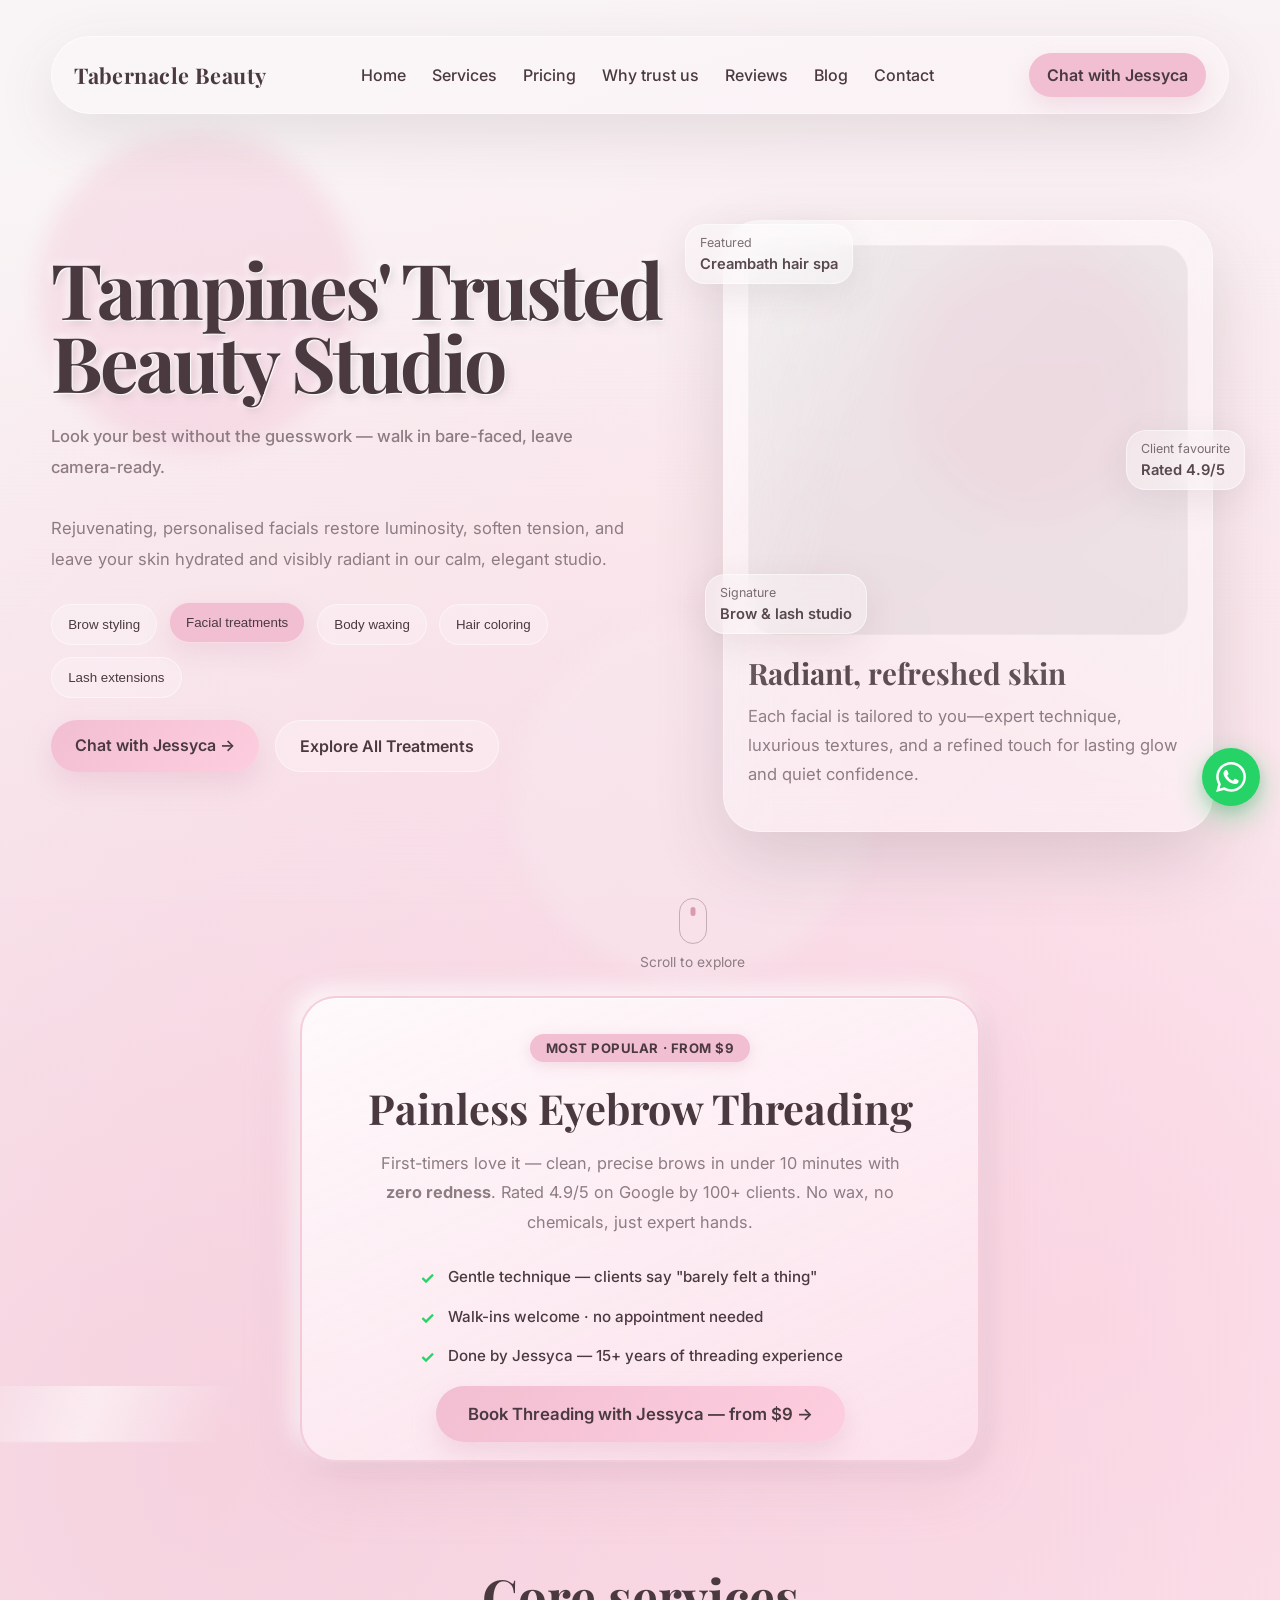
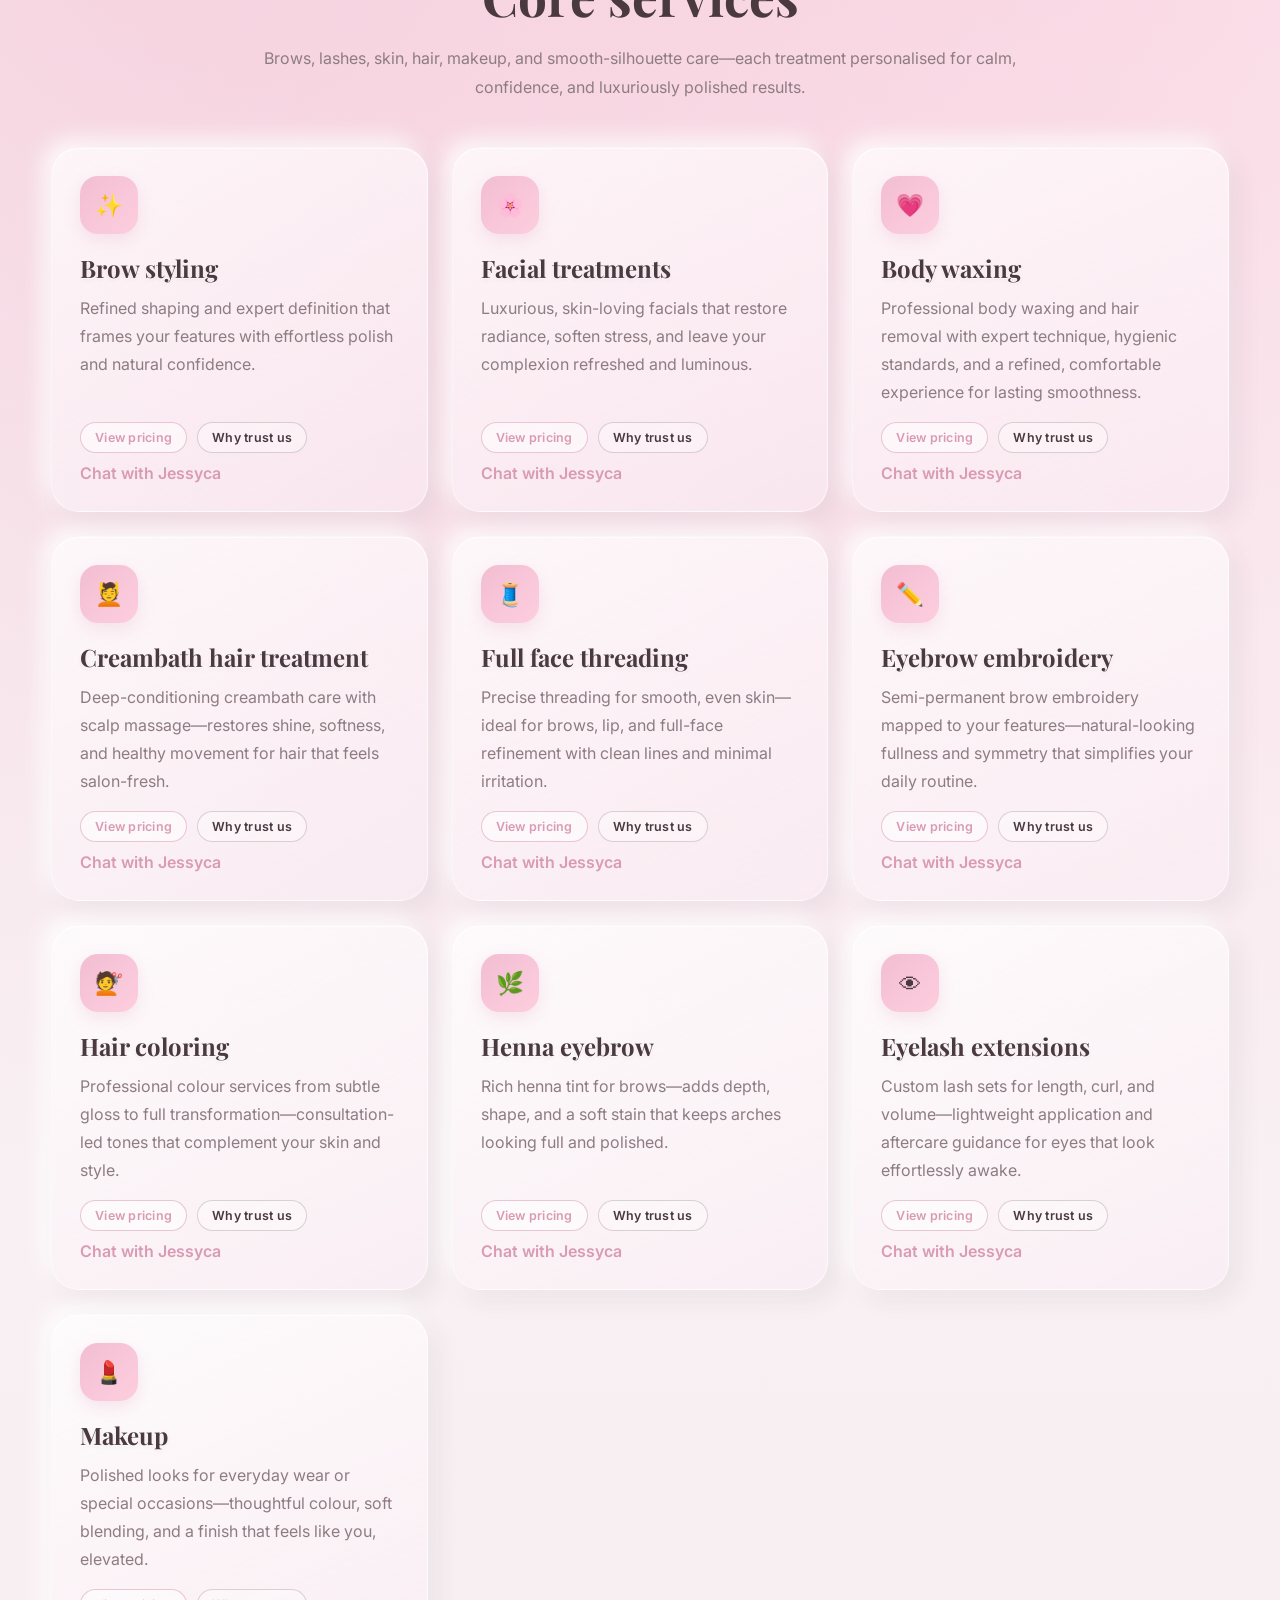
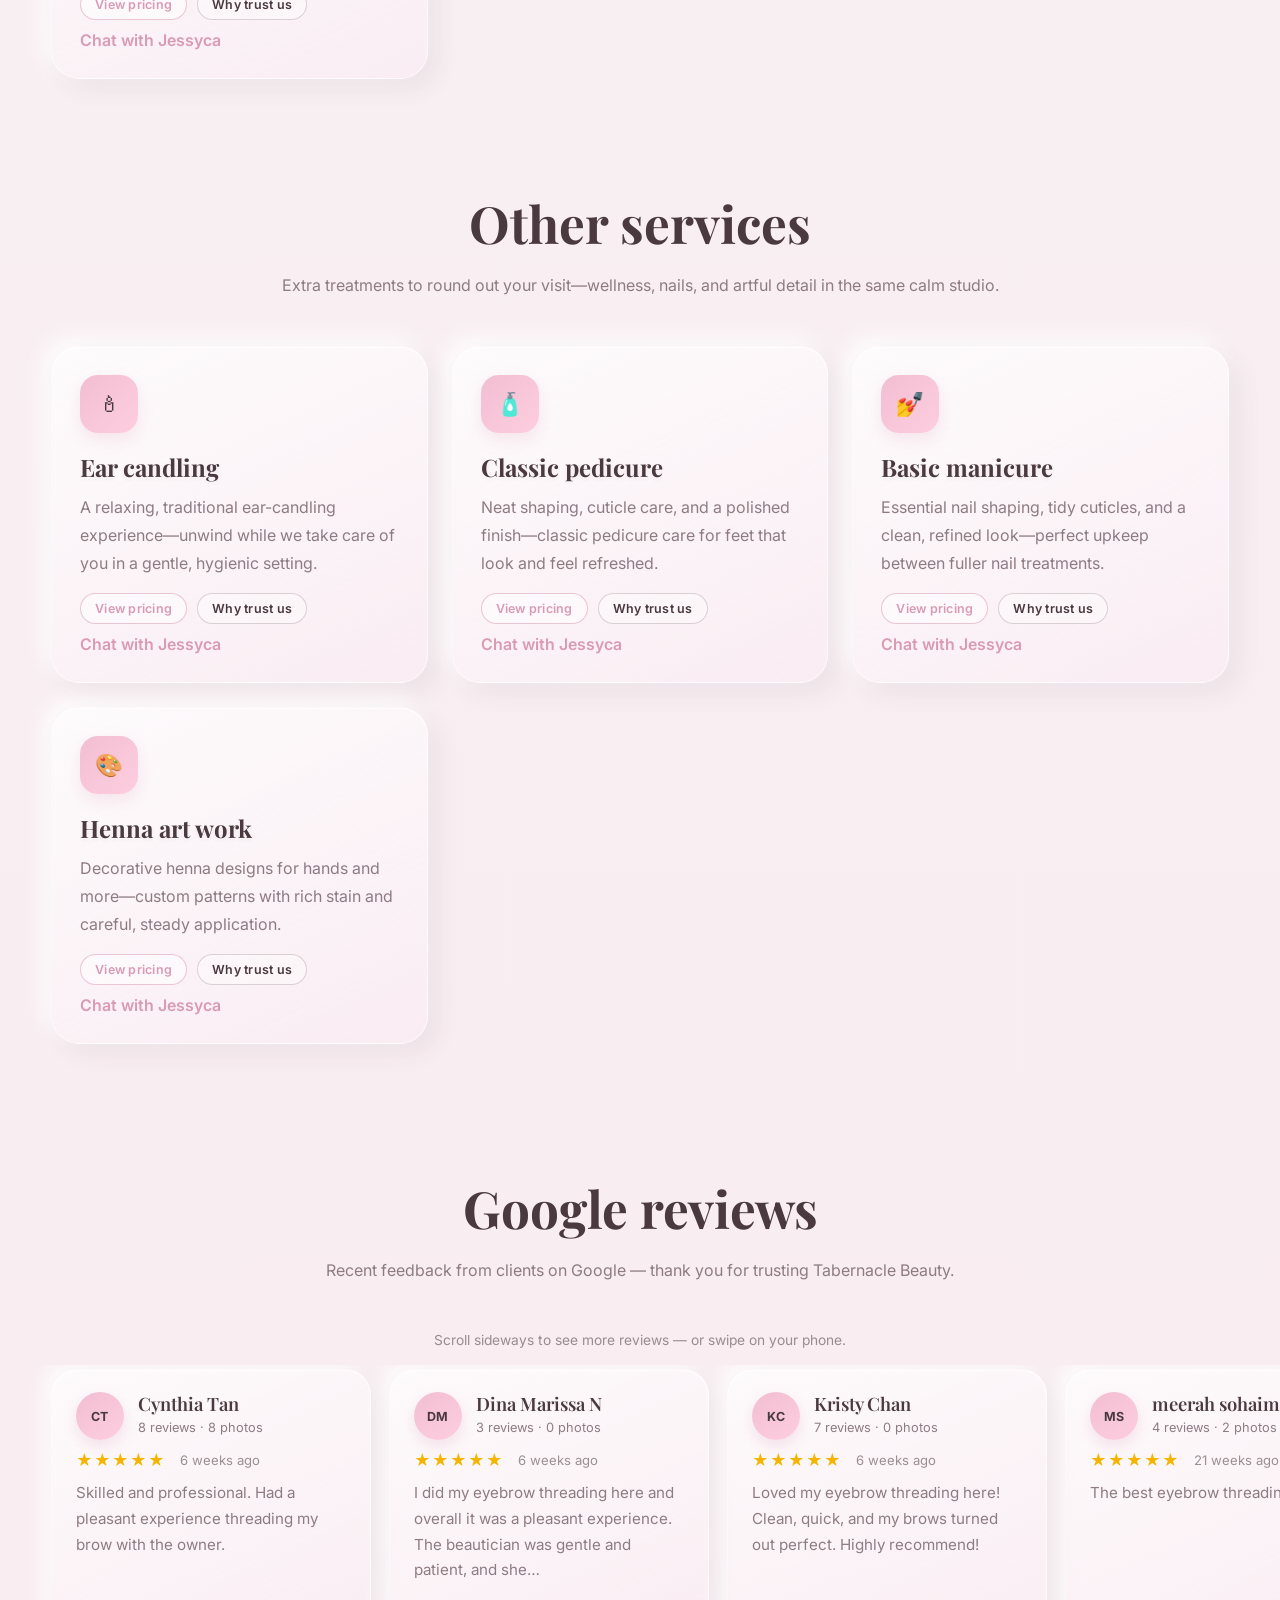
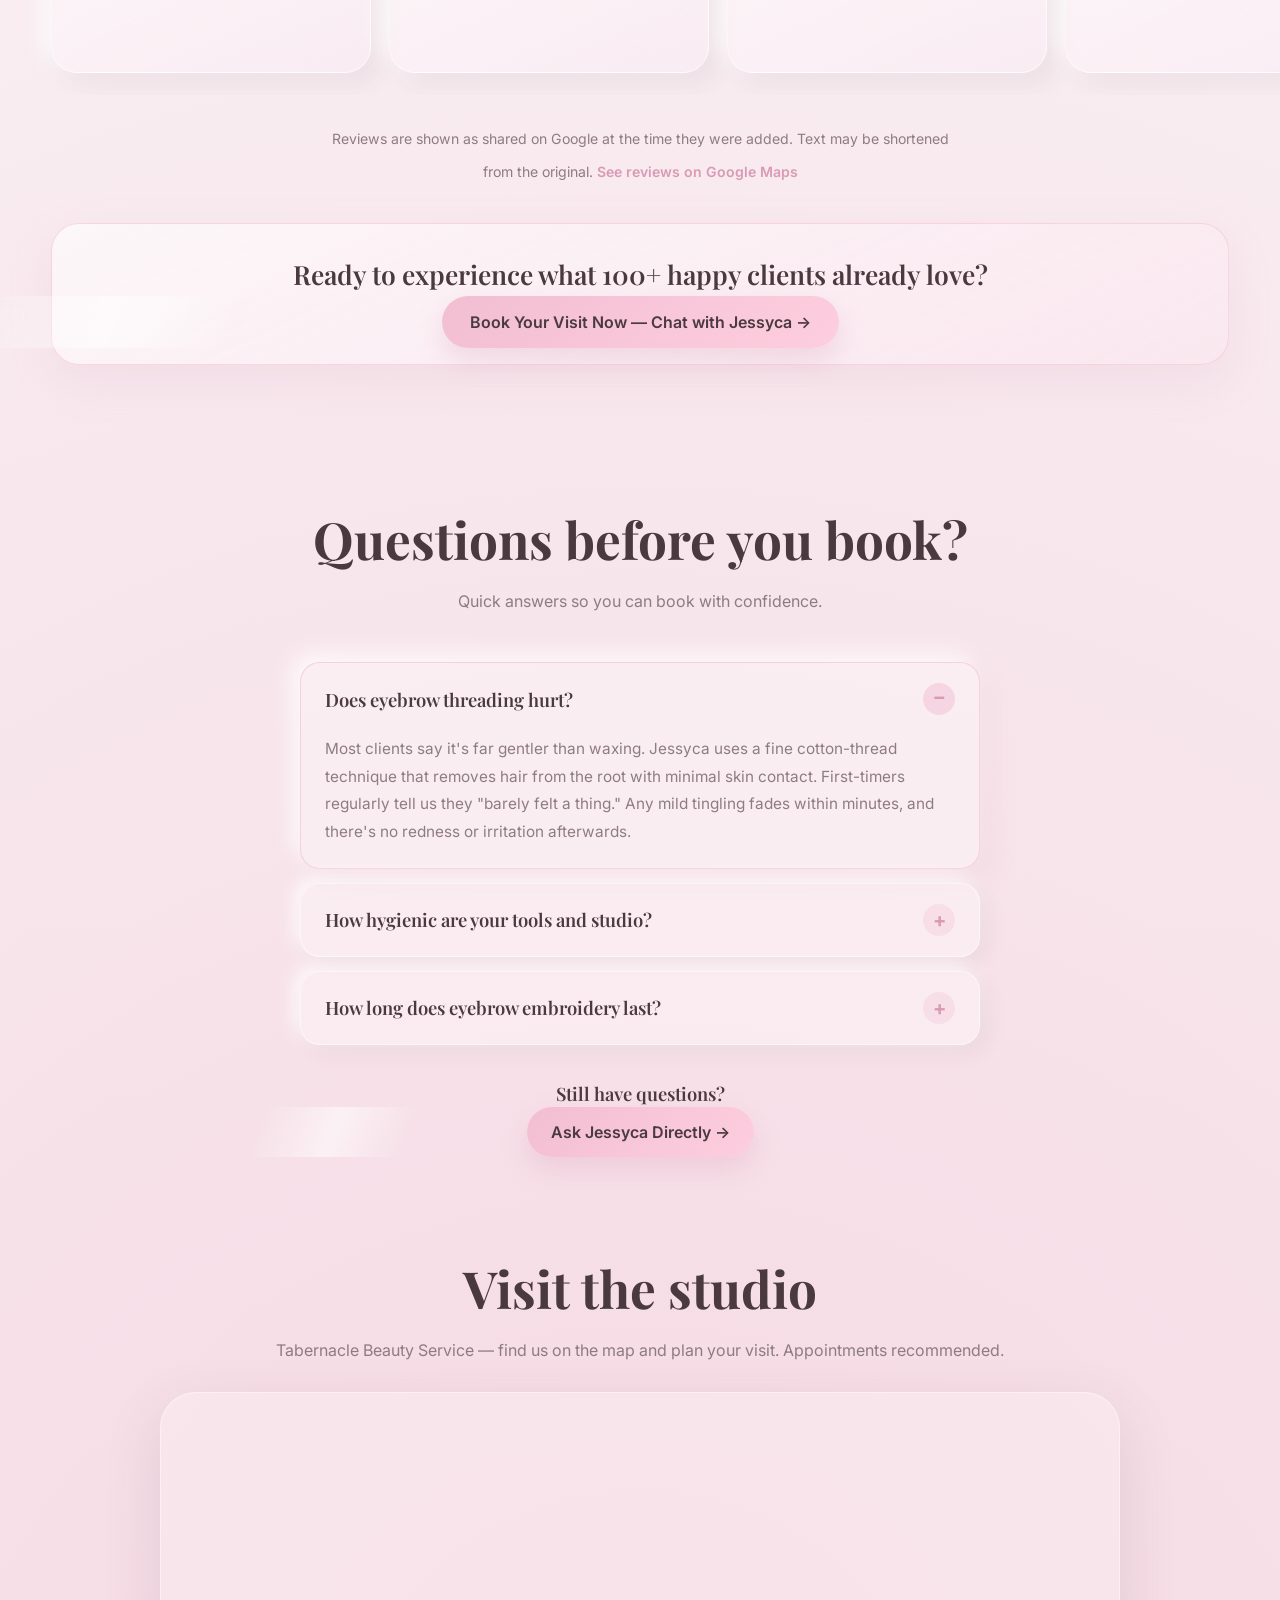
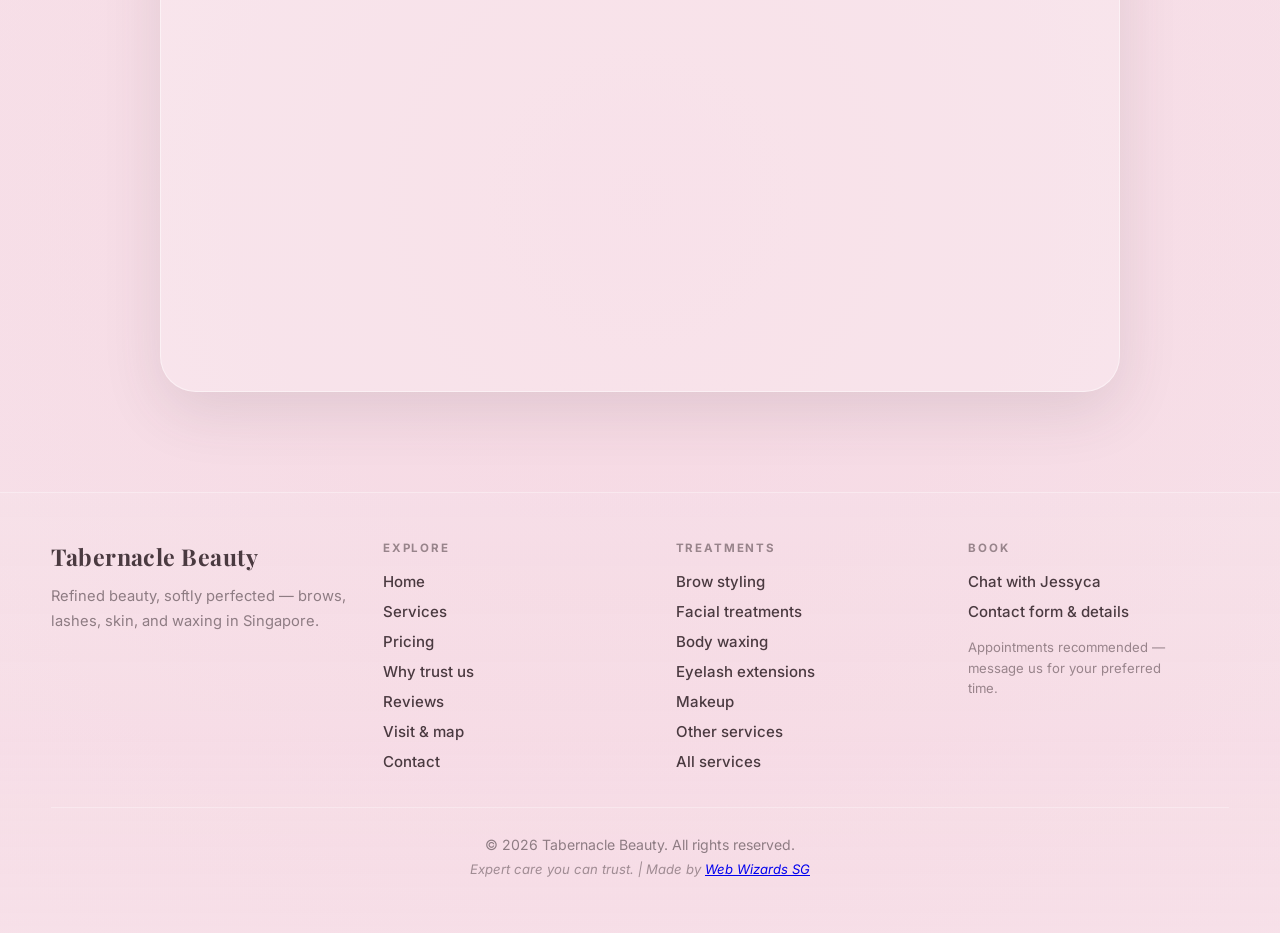
==== commit 79df8aca: "Update blog page with new articles, featured layout, and categories" ====
--- a/index.html
+++ b/index.html
@@ -1925,9 +1925,6 @@
             <li><a href="#visit">Visit &amp; map</a></li>
             <li><a href="contact.html">Contact</a></li>
           </ul>
-          <p class="footer__signin-wrap">
-            <a href="admin.html" class="footer__signin btn-secondary" aria-label="Sign in to blog editor">Sign in</a>
-          </p>
         </nav>
 
         <nav class="footer__col" aria-labelledby="footer-services-heading">
--- a/styles.css
+++ b/styles.css
@@ -1558,18 +1558,6 @@
   font-size: 0.82rem;
   color: rgba(74, 58, 64, 0.5);
   font-style: italic;
-}
-
-.footer__signin-wrap {
-  margin: 18px 0 0;
-}
-
-.footer__signin {
-  display: inline-flex;
-  align-items: center;
-  justify-content: center;
-  padding: 11px 20px;
-  font-size: 0.88rem;
 }
 
 /* Elfsight AI chat launcher is bottom-right; wrapper avoids blocking page clicks */
@@ -2037,123 +2025,6 @@
   margin: 0;
 }
 
-.blog-auth-bar {
-  display: flex;
-  flex-wrap: wrap;
-  align-items: center;
-  justify-content: center;
-  gap: 16px 24px;
-  margin-bottom: 24px;
-  padding: 20px 22px;
-  border-radius: var(--radius-lg);
-  background: rgba(255, 255, 255, 0.22);
-  border: 1px solid var(--glass-border);
-  box-shadow: var(--shadow);
-}
-
-.blog-auth-bar__signed-out {
-  display: flex;
-  flex-direction: column;
-  align-items: center;
-  gap: 10px;
-  text-align: center;
-}
-
-.blog-auth-bar__hint {
-  margin: 0;
-  font-size: 0.88rem;
-  color: var(--text-muted);
-  max-width: 320px;
-  line-height: 1.5;
-}
-
-.blog-auth-bar__signed-in {
-  display: flex;
-  flex-wrap: wrap;
-  align-items: center;
-  justify-content: center;
-  gap: 14px;
-}
-
-.blog-auth-bar__user {
-  font-weight: 600;
-  color: var(--text-main);
-}
-
-.blog-status {
-  min-height: 1.5em;
-  text-align: center;
-  font-size: 0.92rem;
-  color: var(--text-muted);
-  margin: 0 0 20px;
-}
-
-.blog-status--error {
-  color: #b44a6a;
-  font-weight: 500;
-}
-
-.blog-composer {
-  margin-bottom: 48px;
-}
-
-.blog-composer__title {
-  font-family: "Playfair Display", serif;
-  font-size: 1.45rem;
-  margin-bottom: 18px;
-  color: var(--text-main);
-}
-
-.blog-form {
-  display: flex;
-  flex-direction: column;
-  gap: 8px;
-}
-
-.blog-form__label {
-  font-size: 0.82rem;
-  font-weight: 600;
-  color: rgba(74, 58, 64, 0.75);
-  margin-top: 8px;
-}
-
-.blog-form__label:first-of-type {
-  margin-top: 0;
-}
-
-.blog-form__input,
-.blog-form__textarea {
-  width: 100%;
-  padding: 14px 16px;
-  border-radius: 16px;
-  border: 1px solid var(--glass-border);
-  background: rgba(255, 255, 255, 0.45);
-  color: var(--text-main);
-  font-family: inherit;
-  font-size: 1rem;
-  transition:
-    border-color var(--motion-duration-fast) ease,
-    box-shadow var(--motion-duration-fast) ease;
-}
-
-.blog-form__textarea {
-  resize: vertical;
-  min-height: 180px;
-  line-height: 1.65;
-}
-
-.blog-form__input:focus-visible,
-.blog-form__textarea:focus-visible {
-  outline: none;
-  border-color: rgba(217, 155, 179, 0.65);
-  box-shadow: 0 0 0 3px rgba(242, 190, 209, 0.35);
-}
-
-.blog-form__submit {
-  align-self: flex-start;
-  margin-top: 12px;
-}
-
 .blog-posts-section__title {
   font-family: "Playfair Display", serif;
   font-size: 1.65rem;
@@ -2163,9 +2034,9 @@
 }
 
 .blog-posts {
-  display: flex;
-  flex-direction: column;
-  gap: 22px;
+  display: grid;
+  grid-template-columns: repeat(auto-fill, minmax(320px, 1fr));
+  gap: 32px;
 }
 
 .blog-posts__empty {
@@ -2176,7 +2047,9 @@
 }
 
 .blog-post {
-  padding: 26px 28px;
+  display: flex;
+  flex-direction: column;
+  overflow: hidden;
   border-radius: 28px;
   background: linear-gradient(
     155deg,
@@ -2188,6 +2061,41 @@
     10px 10px 24px rgba(74, 58, 64, 0.07),
     -8px -8px 22px rgba(255, 255, 255, 0.85),
     inset 0 1px 0 rgba(255, 255, 255, 0.65);
+  transition: transform 0.3s cubic-bezier(0.4, 0, 0.2, 1), box-shadow 0.3s ease;
+  cursor: pointer;
+}
+
+.blog-post:hover {
+  transform: translateY(-5px);
+  box-shadow:
+    15px 15px 35px rgba(74, 58, 64, 0.1),
+    -8px -8px 22px rgba(255, 255, 255, 0.85),
+    inset 0 1px 0 rgba(255, 255, 255, 0.65);
+}
+
+.blog-post__image-wrapper {
+  width: 100%;
+  aspect-ratio: 4 / 3;
+  overflow: hidden;
+  border-bottom: 1px solid rgba(255, 255, 255, 0.5);
+}
+
+.blog-post__image {
+  width: 100%;
+  height: 100%;
+  object-fit: cover;
+  transition: transform 0.5s ease;
+}
+
+.blog-post:hover .blog-post__image {
+  transform: scale(1.05);
+}
+
+.blog-post__content {
+  padding: 26px 28px;
+  display: flex;
+  flex-direction: column;
+  flex: 1;
 }
 
 .blog-post__title {
@@ -2195,18 +2103,27 @@
   font-size: 1.45rem;
   margin: 0 0 8px;
   color: var(--text-main);
+  transition: color 0.2s ease;
+}
+
+.blog-post:hover .blog-post__title {
+  color: var(--accent);
 }
 
 .blog-post__meta {
   font-size: 0.86rem;
   color: var(--text-muted);
   margin: 0 0 16px;
+  text-transform: uppercase;
+  letter-spacing: 0.05em;
+  font-weight: 600;
 }
 
 .blog-post__body {
   color: var(--text-muted);
   line-height: 1.75;
   font-size: 0.98rem;
+  flex: 1;
 }
 
 .blog-post__body p {
@@ -2217,15 +2134,159 @@
   margin-bottom: 0;
 }
 
-.blog-post__actions {
-  margin-top: 18px;
-  padding-top: 16px;
-  border-top: 1px solid rgba(255, 255, 255, 0.45);
-}
-
-.blog-post__delete {
-  padding: 10px 18px;
+.blog-post__read-more {
+  display: inline-block;
+  margin-top: 20px;
+  font-weight: 600;
+  color: var(--accent);
+  text-decoration: none;
+  font-size: 0.95rem;
+  transition: opacity 0.2s ease, transform 0.2s ease;
+}
+
+.blog-post:hover .blog-post__read-more {
+  opacity: 0.8;
+  transform: translateX(4px);
+}
+
+.blog-post__badge {
+  display: inline-block;
+  background-color: var(--accent);
+  color: #fff;
+  font-size: 0.75rem;
+  font-weight: 700;
+  text-transform: uppercase;
+  padding: 4px 10px;
+  border-radius: 12px;
+  margin-bottom: 12px;
+  align-self: flex-start;
+  letter-spacing: 0.05em;
+}
+
+@media (min-width: 768px) {
+  .blog-post--featured {
+    grid-column: 1 / -1;
+    flex-direction: row;
+    align-items: center;
+  }
+  .blog-post--featured .blog-post__image-wrapper {
+    width: 50%;
+    border-bottom: none;
+    border-right: 1px solid rgba(255, 255, 255, 0.5);
+    height: 100%;
+    aspect-ratio: auto;
+  }
+  .blog-post--featured .blog-post__content {
+    width: 50%;
+    padding: 40px;
+  }
+}
+
+.blog-categories {
+  display: flex;
+  justify-content: center;
+  flex-wrap: wrap;
+  gap: 12px;
+  margin-bottom: 40px;
+}
+
+.blog-category {
+  background: rgba(255, 255, 255, 0.5);
+  border: 1px solid rgba(255, 255, 255, 0.7);
+  padding: 8px 16px;
+  border-radius: 20px;
   font-size: 0.9rem;
+  font-weight: 500;
+  color: var(--text-main);
+  cursor: pointer;
+  transition: all 0.2s ease;
+  backdrop-filter: blur(8px);
+}
+
+.blog-category:hover {
+  background: rgba(255, 255, 255, 0.8);
+  transform: translateY(-2px);
+}
+
+.blog-category.active {
+  background: var(--accent);
+  color: #fff;
+  border-color: var(--accent);
+}
+
+.newsletter-section {
+  margin-top: 60px;
+  padding: 60px 20px;
+  background: linear-gradient(135deg, rgba(255, 255, 255, 0.8), rgba(250, 236, 244, 0.6));
+  border-radius: 28px;
+  border: 1px solid rgba(255, 255, 255, 0.6);
+  box-shadow:
+    10px 10px 24px rgba(74, 58, 64, 0.05),
+    -8px -8px 22px rgba(255, 255, 255, 0.8);
+  text-align: center;
+}
+
+.newsletter-inner {
+  max-width: 540px;
+  margin: 0 auto;
+}
+
+.newsletter__title {
+  font-family: "Playfair Display", serif;
+  font-size: 2rem;
+  color: var(--text-main);
+  margin-bottom: 16px;
+}
+
+.newsletter__text {
+  color: var(--text-muted);
+  line-height: 1.6;
+  margin-bottom: 28px;
+}
+
+.newsletter__form {
+  display: flex;
+  gap: 12px;
+  justify-content: center;
+}
+
+@media (max-width: 480px) {
+  .newsletter__form {
+    flex-direction: column;
+  }
+}
+
+.newsletter__input {
+  flex: 1;
+  padding: 14px 20px;
+  border: 1px solid rgba(74, 58, 64, 0.2);
+  border-radius: 24px;
+  background: rgba(255, 255, 255, 0.7);
+  font-size: 0.95rem;
+  color: var(--text-main);
+  outline: none;
+  transition: border-color 0.2s ease, background 0.2s ease;
+}
+
+.newsletter__input:focus {
+  border-color: var(--accent);
+  background: #fff;
+}
+
+.newsletter__submit {
+  padding: 14px 28px;
+  background: var(--accent);
+  color: #fff;
+  border: none;
+  border-radius: 24px;
+  font-weight: 600;
+  cursor: pointer;
+  transition: opacity 0.2s ease, transform 0.2s ease;
+}
+
+.newsletter__submit:hover {
+  opacity: 0.9;
+  transform: translateY(-2px);
 }
 
 /* —— Contact page —— */
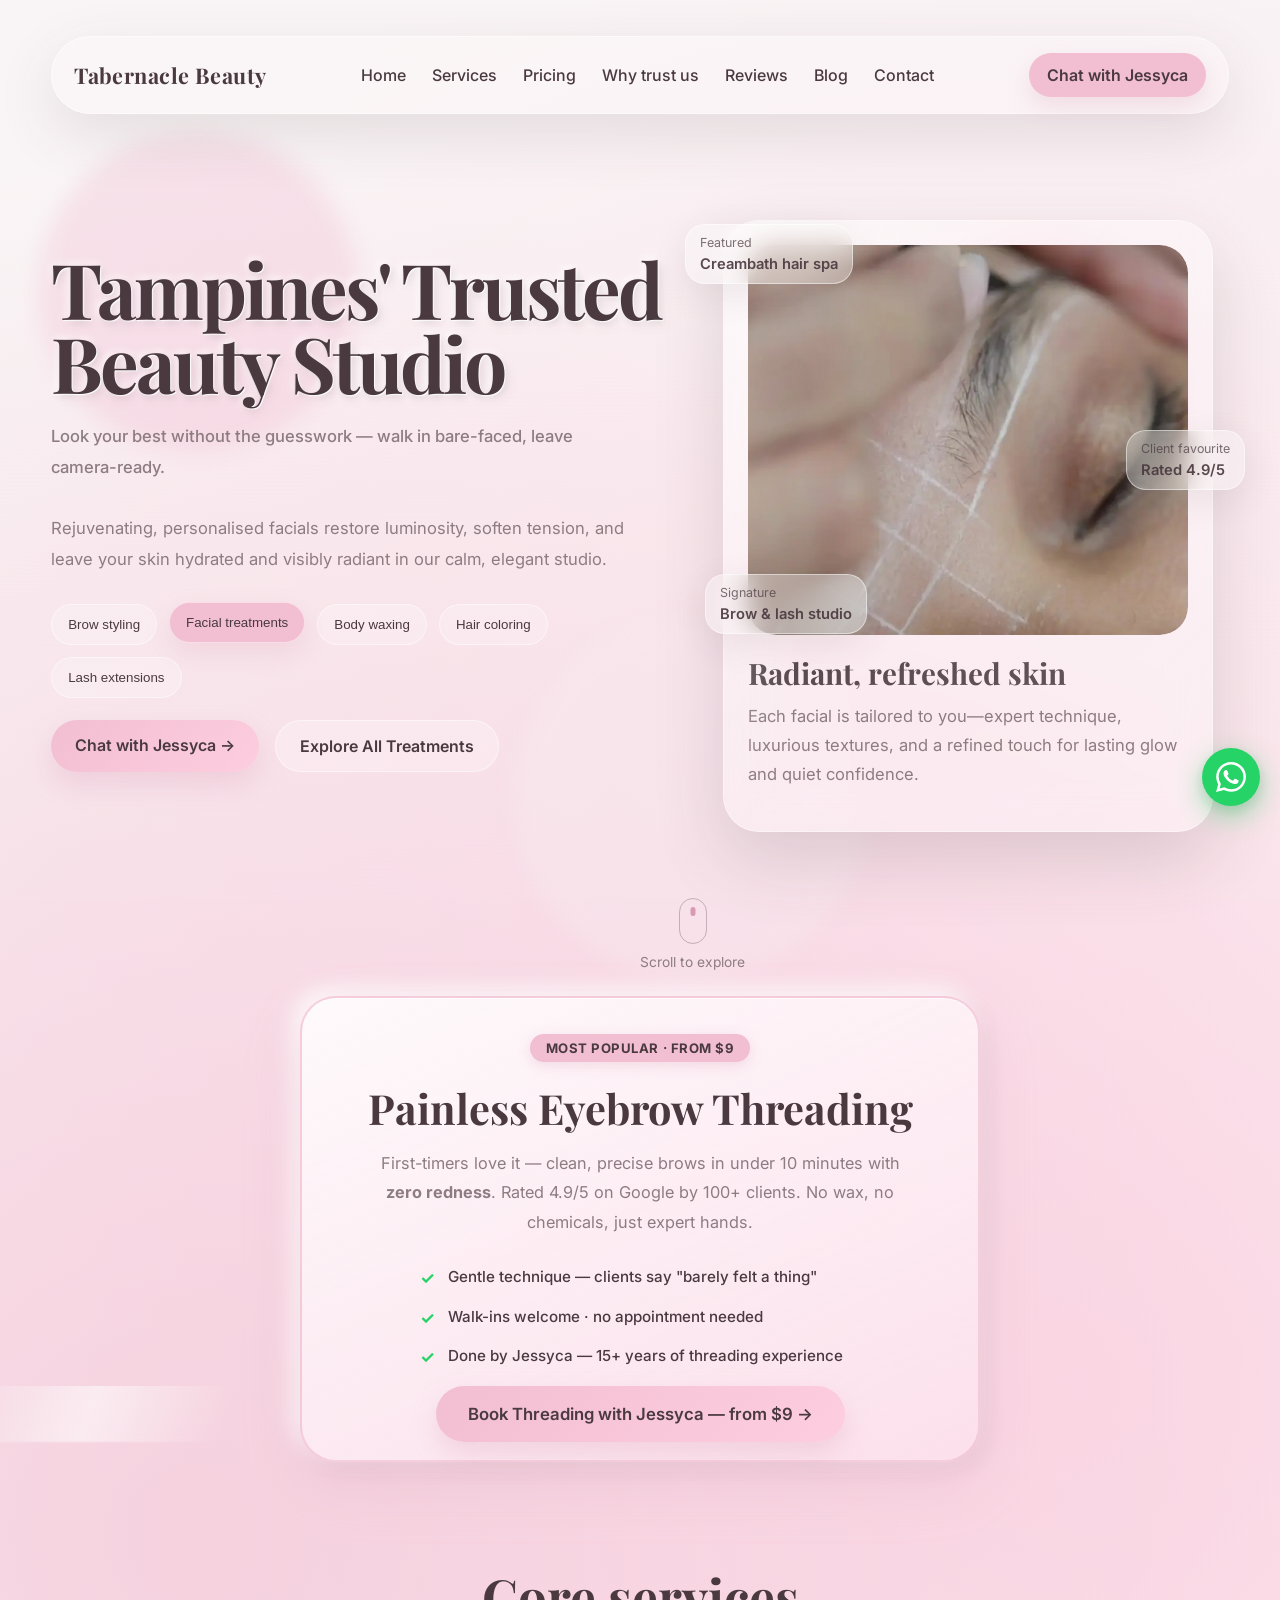
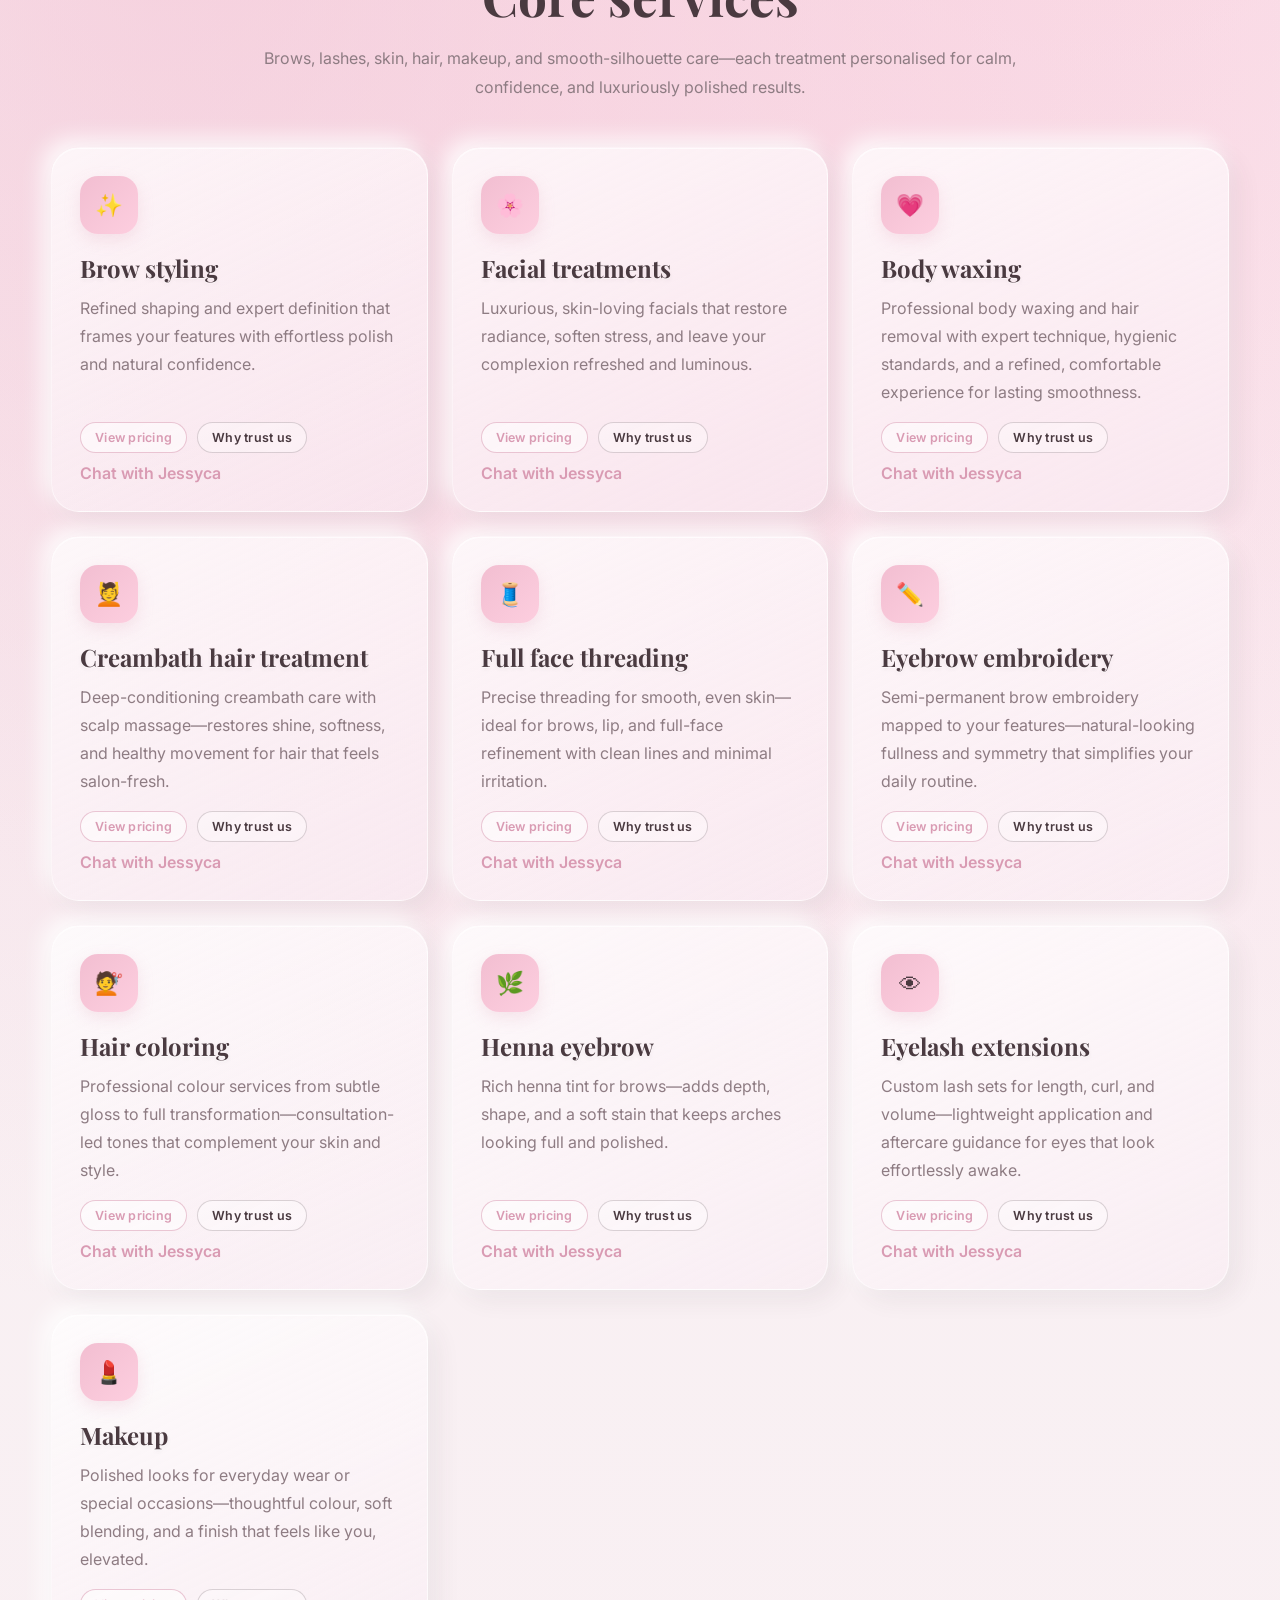
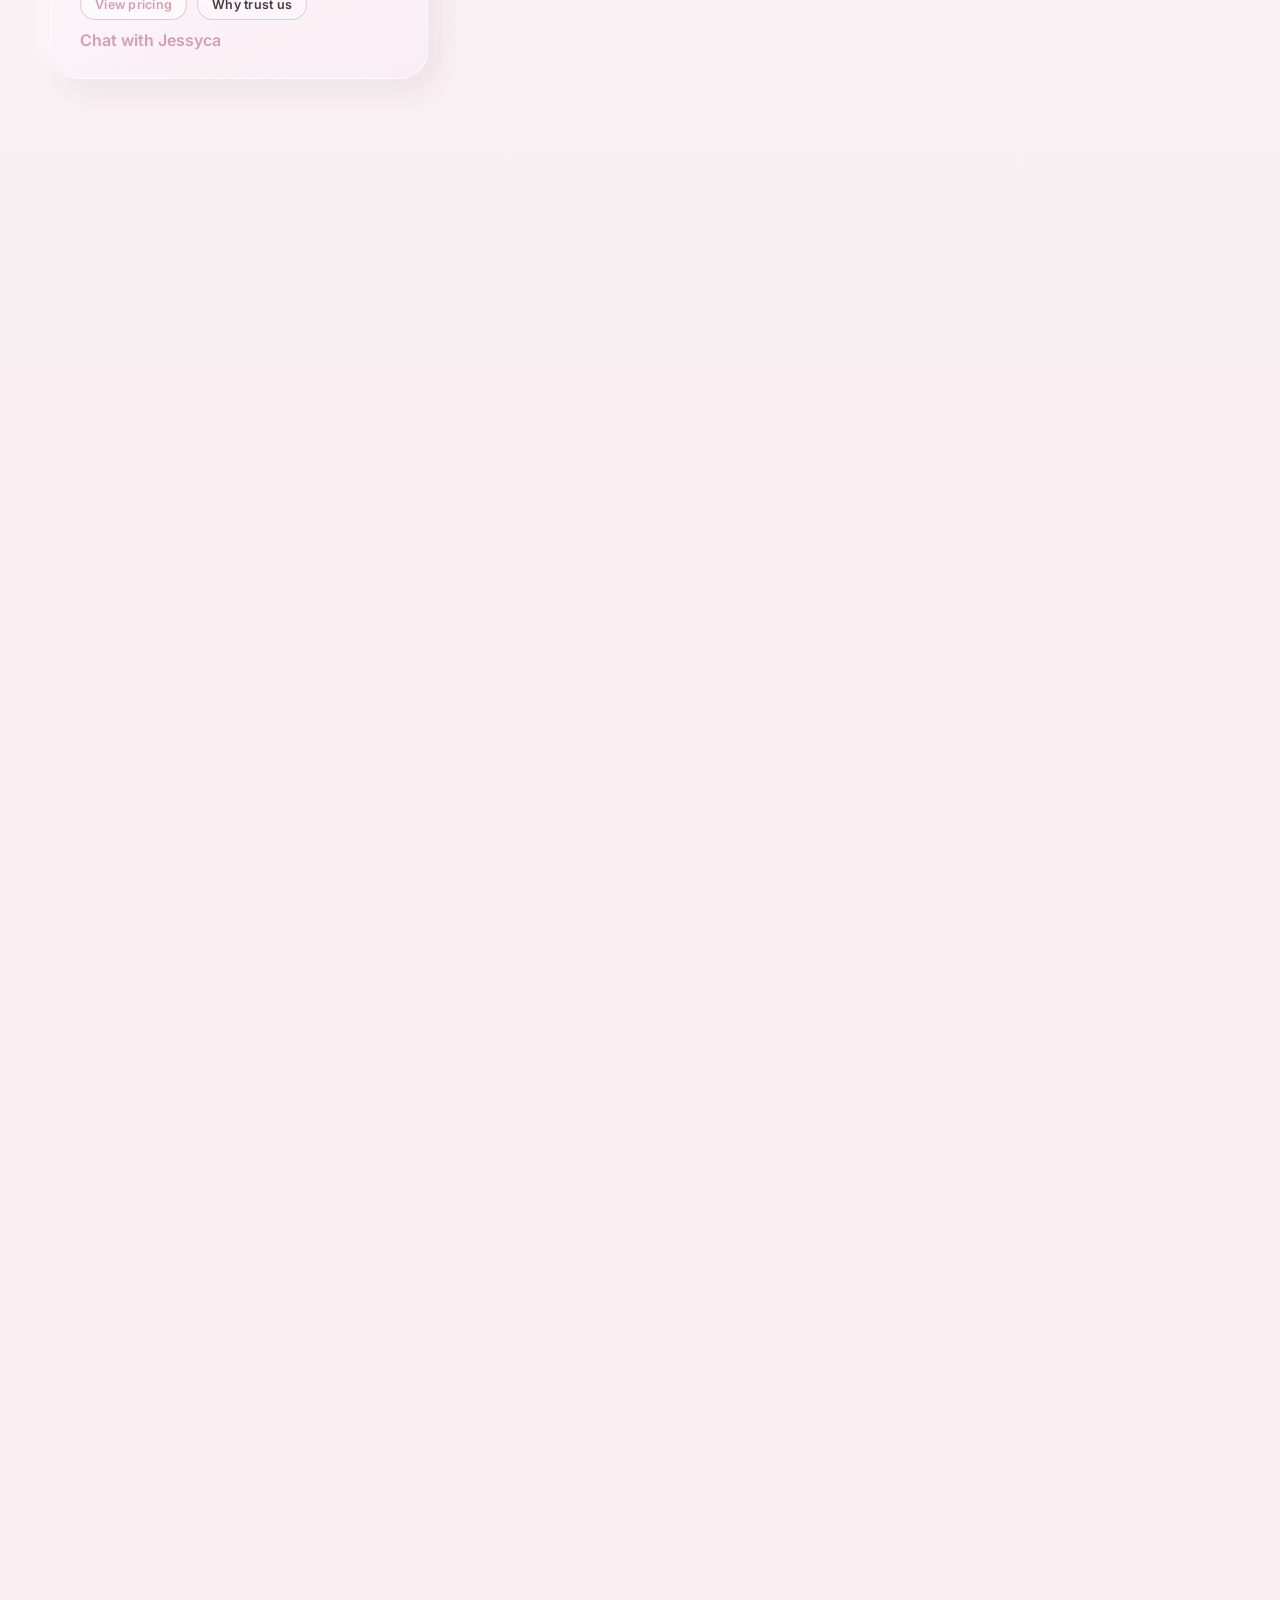
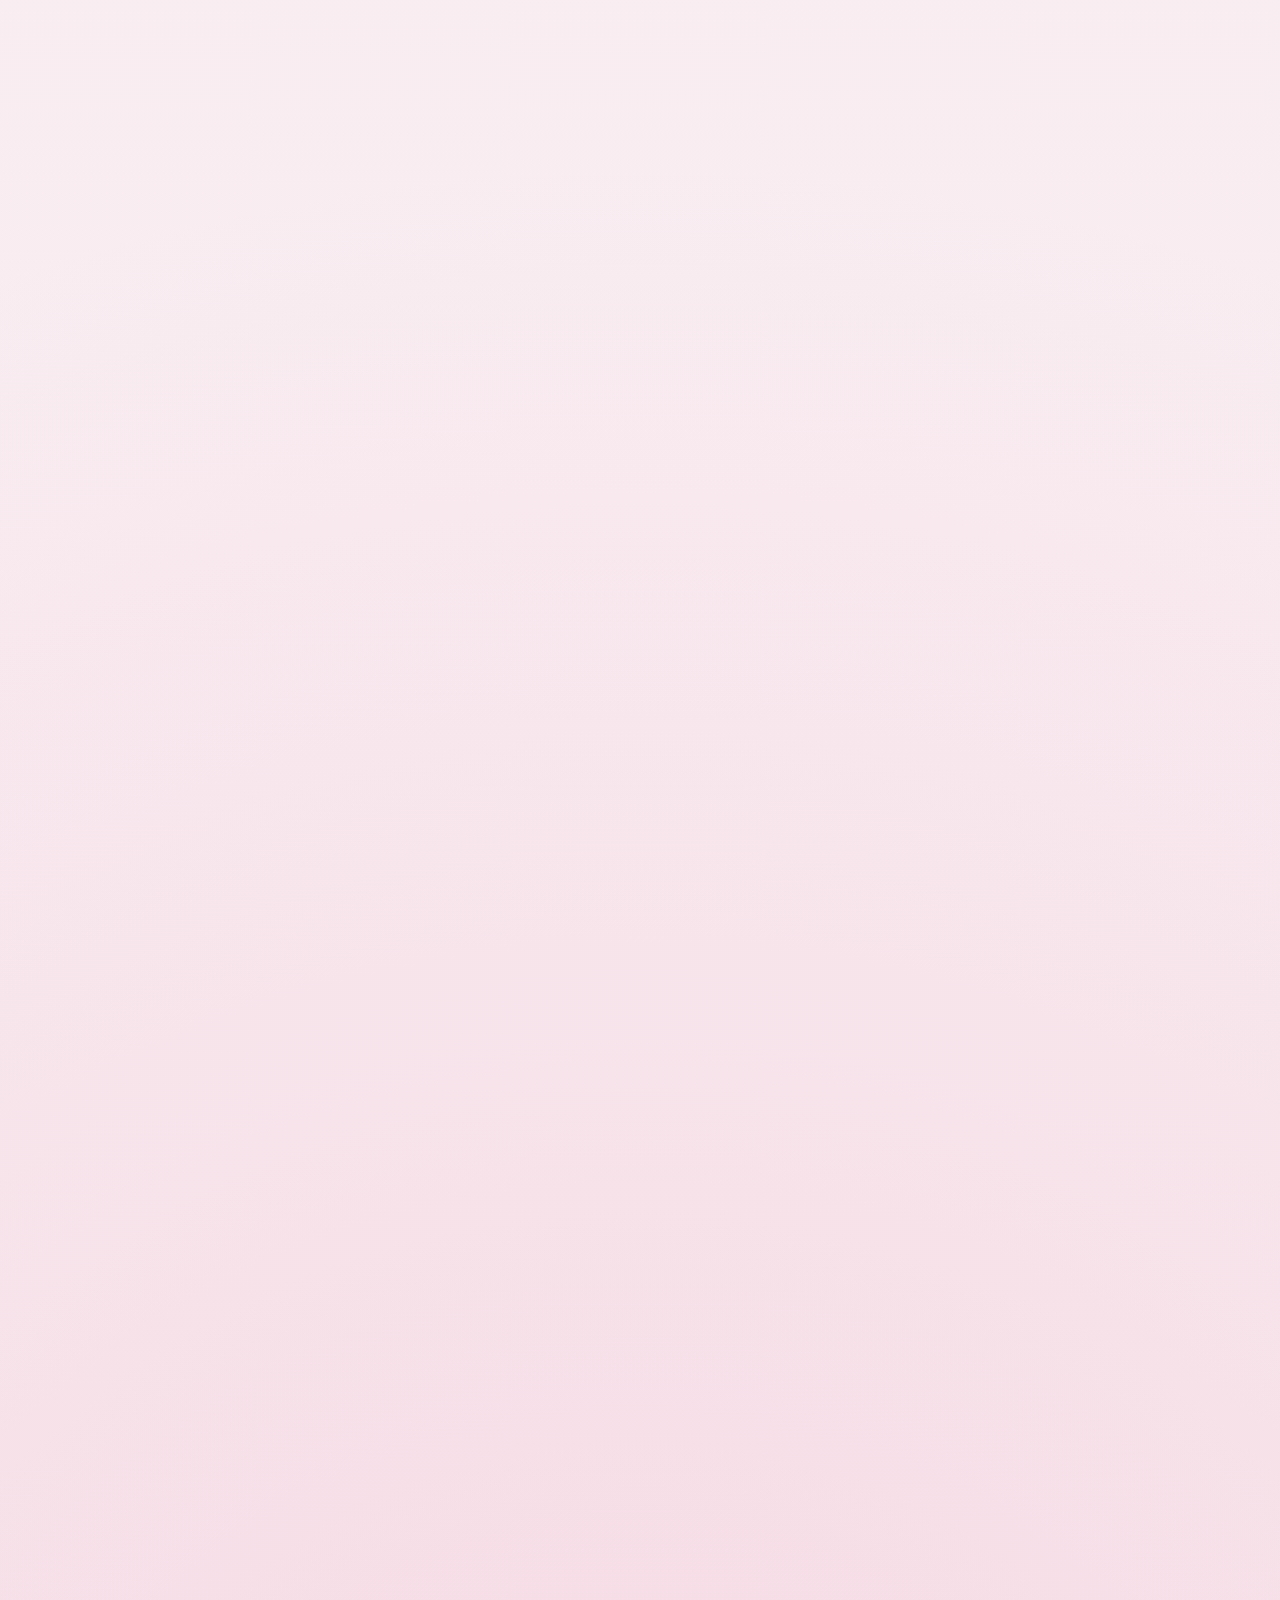
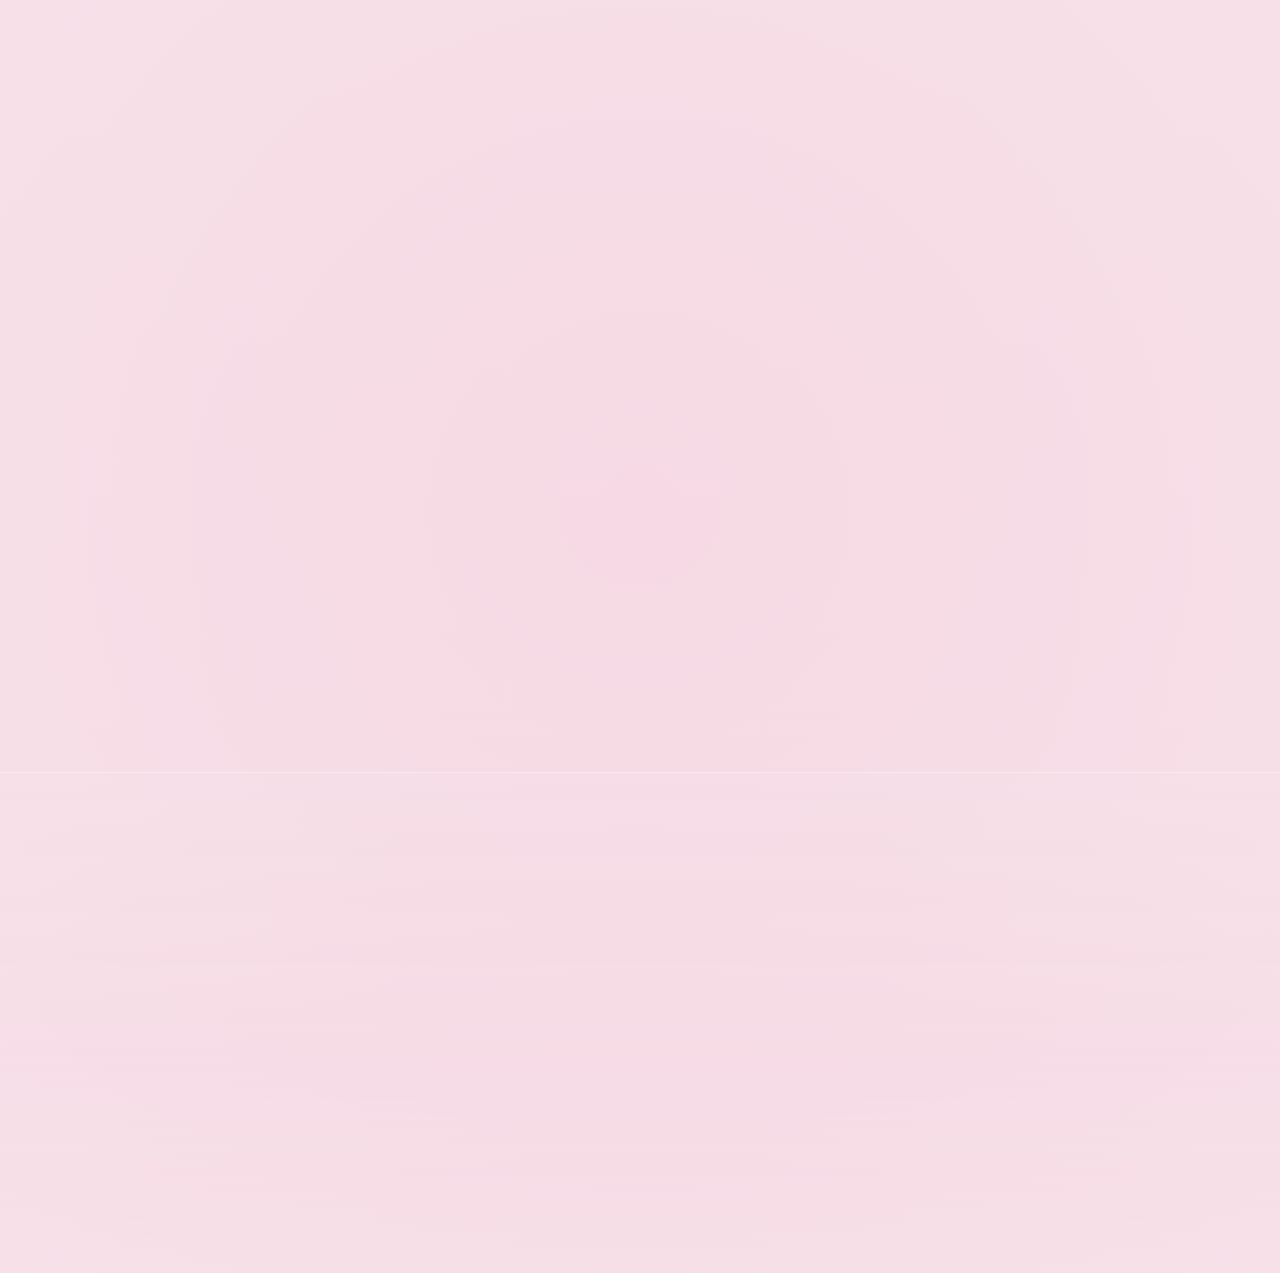
==== commit c988cb8e: "Optimize technical SEO, AEO, and Core Web Vitals Add a valid llms.txt and a complete Schema.org json" ====
--- a/index.html
+++ b/index.html
@@ -1,5 +1,5 @@
 <!DOCTYPE html>
-<html lang="en">
+<html lang="en-SG">
 <head>
   <meta charset="UTF-8" />
   <meta name="viewport" content="width=device-width, initial-scale=1.0, viewport-fit=cover" />
@@ -11,7 +11,7 @@
   <meta name="apple-mobile-web-app-status-bar-style" content="default" />
   <meta name="apple-mobile-web-app-title" content="Tabernacle Beauty" />
   <meta name="mobile-web-app-capable" content="yes" />
-  <link rel="apple-touch-icon" href="Assets/favicon.png">
+  <link rel="apple-touch-icon" href="Assets/icons/apple-touch-icon.png">
 
   <meta name="format-detection" content="telephone=yes" />
 
@@ -21,6 +21,9 @@
   <meta name="author" content="Tabernacle Beauty" />
   <meta name="robots" content="index, follow" />
   <link rel="canonical" href="https://www.tabernaclebeauty.com/" />
+  <link rel="alternate" hreflang="en-SG" href="https://www.tabernaclebeauty.com/" />
+  <link rel="alternate" hreflang="x-default" href="https://www.tabernaclebeauty.com/" />
+  <link rel="alternate" type="text/plain" href="https://www.tabernaclebeauty.com/llms.txt" title="LLM-readable site summary" />
 
   <meta property="og:site_name" content="Tabernacle Beauty" />
   <meta property="og:type" content="website" />
@@ -28,1010 +31,34 @@
   <meta property="og:title" content="Tabernacle Beauty | Brows, Hair, Lashes &amp; Waxing | Singapore" />
   <meta property="og:description" content="Brows, lashes, facials, creambath hair, threading, embroidery, henna, hair colour, and waxing in Singapore. Book on WhatsApp — refined beauty, softly perfected." />
   <meta property="og:url" content="https://www.tabernaclebeauty.com/" />
-  <meta property="og:image" content="https://www.tabernaclebeauty.com/Assets/favicon.png" />
-  <meta property="og:image:type" content="image/png" />
-  <meta property="og:image:alt" content="Tabernacle Beauty" />
+  <meta property="og:image" content="https://www.tabernaclebeauty.com/Assets/og-cover.jpg" />
+  <meta property="og:image:width" content="1200" />
+  <meta property="og:image:height" content="630" />
+  <meta property="og:image:type" content="image/jpeg" />
+  <meta property="og:image:alt" content="Tabernacle Beauty studio in Tampines, Singapore" />
 
   <meta name="twitter:card" content="summary_large_image" />
   <meta name="twitter:title" content="Tabernacle Beauty | Brows, Hair, Lashes &amp; Waxing | Singapore" />
   <meta name="twitter:description" content="Full-service beauty: brows, lashes, hair spa, threading, embroidery, facials &amp; waxing. Singapore. WhatsApp booking." />
-  <meta name="twitter:image" content="https://www.tabernaclebeauty.com/Assets/favicon.png" />
-  <meta name="twitter:image:alt" content="Tabernacle Beauty" />
+  <meta name="twitter:image" content="https://www.tabernaclebeauty.com/Assets/og-cover.jpg" />
+  <meta name="twitter:image:alt" content="Tabernacle Beauty studio in Tampines, Singapore" />
 
   <link rel="manifest" href="manifest.json" />
-  <link rel="icon" type="image/png" href="Assets/favicon.png" sizes="32x32" />
-  <link rel="icon" type="image/png" href="Assets/favicon.png" sizes="192x192" />
-  <link rel="apple-touch-icon" href="Assets/favicon.png" />
+  <link rel="icon" type="image/png" href="Assets/icons/favicon-32.png" sizes="32x32" />
+  <link rel="icon" type="image/png" href="Assets/icons/icon-192.png" sizes="192x192" />
+  <link rel="apple-touch-icon" href="Assets/icons/apple-touch-icon.png" />
 
   <link rel="preconnect" href="https://fonts.googleapis.com">
   <link rel="preconnect" href="https://fonts.gstatic.com" crossorigin>
-  <link href="https://fonts.googleapis.com/css2?family=Playfair+Display:wght@500;600;700;800&family=Inter:wght@400;500;600&display=swap" rel="stylesheet">
+  <link rel="preload" as="style" href="https://fonts.googleapis.com/css2?family=Playfair+Display:wght@600;700&family=Inter:wght@400;500;600;700&display=swap">
+  <link rel="stylesheet" href="https://fonts.googleapis.com/css2?family=Playfair+Display:wght@600;700&family=Inter:wght@400;500;600;700&display=swap" media="print" onload="this.media='all'">
+  <noscript><link rel="stylesheet" href="https://fonts.googleapis.com/css2?family=Playfair+Display:wght@600;700&family=Inter:wght@400;500;600;700&display=swap"></noscript>
+  <link rel="preload" href="styles.css" as="style">
+  <link rel="preload" as="image" href="Assets/hero/brows-poster.webp" fetchpriority="high" />
   <link rel="stylesheet" href="styles.css" />
 
-  <!-- Meta Pixel Base Code — replace YOUR_PIXEL_ID with your actual Facebook Pixel ID -->
-  <script>
-    !function(f,b,e,v,n,t,s)
-    {if(f.fbq)return;n=f.fbq=function(){n.callMethod?
-    n.callMethod.apply(n,arguments):n.queue.push(arguments)};
-    if(!f._fbq)f._fbq=n;n.push=n;n.loaded=!0;n.version='2.0';
-    n.queue=[];t=b.createElement(e);t.async=!0;
-    t.src=v;s=b.getElementsByTagName(e)[0];
-    s.parentNode.insertBefore(t,s)}(window, document,'script',
-    'https://connect.facebook.net/en_US/fbevents.js');
-    fbq('init', 'YOUR_PIXEL_ID');
-    fbq('track', 'PageView');
-  </script>
-  <noscript><img height="1" width="1" style="display:none"
-    src="https://www.facebook.com/tr?id=YOUR_PIXEL_ID&ev=PageView&noscript=1"
-  /></noscript>
-
-  <script type="application/ld+json">
-  {
-    "@context": "https://schema.org",
-    "@graph": [
-      {
-        "@type": "WebSite",
-        "@id": "https://www.tabernaclebeauty.com/#website",
-        "url": "https://www.tabernaclebeauty.com/",
-        "name": "Tabernacle Beauty",
-        "description": "Tabernacle Beauty — brows, lashes, facials, creambath hair treatment, threading, eyebrow embroidery, henna brows, hair coloring, makeup, and body waxing in Singapore. Calm studio. Book on WhatsApp.",
-        "inLanguage": "en-SG",
-        "publisher": {
-          "@id": "https://www.tabernaclebeauty.com/#business"
-        }
-      },
-      {
-        "@type": "WebPage",
-        "@id": "https://www.tabernaclebeauty.com/pricing.html#webpage",
-        "url": "https://www.tabernaclebeauty.com/pricing.html",
-        "name": "Pricing — Tabernacle Beauty",
-        "isPartOf": {
-          "@id": "https://www.tabernaclebeauty.com/#website"
-        },
-        "about": {
-          "@id": "https://www.tabernaclebeauty.com/#business"
-        }
-      },
-      {
-        "@type": "BeautySalon",
-        "@id": "https://www.tabernaclebeauty.com/#business",
-        "name": "Tabernacle Beauty",
-        "alternateName": "Tabernacle Beauty Service",
-        "url": "https://www.tabernaclebeauty.com/",
-        "image": "https://www.tabernaclebeauty.com/Assets/favicon.png",
-        "logo": "https://www.tabernaclebeauty.com/Assets/favicon.png",
-        "description": "Expert brow styling, facials, body waxing, hair colouring, lash extensions, makeup, creambath, threading, eyebrow embroidery, henna brows, ear candling, nails, henna art, and packages — personalised care in a calm Singapore studio. Full price list online. Appointments recommended.",
-        "telephone": "+6584574640",
-        "address": {
-          "@type": "PostalAddress",
-          "addressLocality": "Singapore",
-          "addressRegion": "Singapore",
-          "addressCountry": "SG"
-        },
-        "geo": {
-          "@type": "GeoCoordinates",
-          "latitude": 1.368182,
-          "longitude": 103.936726
-        },
-        "hasMap": "https://www.google.com/maps/place/Tabernacle+Beauty+Service/",
-        "sameAs": [
-          "https://www.google.com/maps/place/Tabernacle+Beauty+Service/"
-        ],
-        "areaServed": {
-          "@type": "Country",
-          "name": "Singapore"
-        },
-        "priceRange": "$$",
-        "contactPoint": [
-          {
-            "@type": "ContactPoint",
-            "telephone": "+6584574640",
-            "contactType": "reservations",
-            "availableLanguage": "English",
-            "areaServed": "SG"
-          }
-        ],
-        "makesOffer": [
-          {
-            "@type": "Offer",
-            "itemOffered": {
-              "@type": "Service",
-              "name": "Waxing — Full face"
-            },
-            "priceCurrency": "SGD",
-            "url": "https://www.tabernaclebeauty.com/pricing.html#waxing",
-            "description": "Men $40.",
-            "price": 35
-          },
-          {
-            "@type": "Offer",
-            "itemOffered": {
-              "@type": "Service",
-              "name": "Waxing — Upper lip"
-            },
-            "priceCurrency": "SGD",
-            "url": "https://www.tabernaclebeauty.com/pricing.html#waxing",
-            "description": "Men $12.",
-            "price": 10
-          },
-          {
-            "@type": "Offer",
-            "itemOffered": {
-              "@type": "Service",
-              "name": "Waxing — Eyebrow"
-            },
-            "priceCurrency": "SGD",
-            "url": "https://www.tabernaclebeauty.com/pricing.html#waxing",
-            "description": "Men $15.",
-            "price": 12
-          },
-          {
-            "@type": "Offer",
-            "itemOffered": {
-              "@type": "Service",
-              "name": "Waxing — Underarm"
-            },
-            "priceCurrency": "SGD",
-            "url": "https://www.tabernaclebeauty.com/pricing.html#waxing",
-            "description": "Men $25.",
-            "price": 20
-          },
-          {
-            "@type": "Offer",
-            "itemOffered": {
-              "@type": "Service",
-              "name": "Waxing — Full hand"
-            },
-            "priceCurrency": "SGD",
-            "url": "https://www.tabernaclebeauty.com/pricing.html#waxing",
-            "description": "Men $40.",
-            "price": 35
-          },
-          {
-            "@type": "Offer",
-            "itemOffered": {
-              "@type": "Service",
-              "name": "Waxing — Half hand"
-            },
-            "priceCurrency": "SGD",
-            "url": "https://www.tabernaclebeauty.com/pricing.html#waxing",
-            "description": "Men $33.",
-            "price": 28
-          },
-          {
-            "@type": "Offer",
-            "itemOffered": {
-              "@type": "Service",
-              "name": "Waxing — Full legs"
-            },
-            "priceCurrency": "SGD",
-            "url": "https://www.tabernaclebeauty.com/pricing.html#waxing",
-            "description": "Men $50.",
-            "price": 45
-          },
-          {
-            "@type": "Offer",
-            "itemOffered": {
-              "@type": "Service",
-              "name": "Waxing — Half legs"
-            },
-            "priceCurrency": "SGD",
-            "url": "https://www.tabernaclebeauty.com/pricing.html#waxing",
-            "description": "Men $40.",
-            "price": 35
-          },
-          {
-            "@type": "Offer",
-            "itemOffered": {
-              "@type": "Service",
-              "name": "Waxing — Bikini"
-            },
-            "priceCurrency": "SGD",
-            "url": "https://www.tabernaclebeauty.com/pricing.html#waxing",
-            "description": "Ladies only.",
-            "price": 28
-          },
-          {
-            "@type": "Offer",
-            "itemOffered": {
-              "@type": "Service",
-              "name": "Waxing — Full body"
-            },
-            "priceCurrency": "SGD",
-            "url": "https://www.tabernaclebeauty.com/pricing.html#waxing",
-            "description": "Ladies only.",
-            "price": 180
-          },
-          {
-            "@type": "Offer",
-            "itemOffered": {
-              "@type": "Service",
-              "name": "Waxing — Full back"
-            },
-            "priceCurrency": "SGD",
-            "url": "https://www.tabernaclebeauty.com/pricing.html#waxing",
-            "description": "Men $40.",
-            "price": 35
-          },
-          {
-            "@type": "Offer",
-            "itemOffered": {
-              "@type": "Service",
-              "name": "Waxing — Stomach"
-            },
-            "priceCurrency": "SGD",
-            "url": "https://www.tabernaclebeauty.com/pricing.html#waxing",
-            "description": "Men $35.",
-            "price": 30
-          },
-          {
-            "@type": "Offer",
-            "itemOffered": {
-              "@type": "Service",
-              "name": "Waxing — Full arm and full leg"
-            },
-            "priceCurrency": "SGD",
-            "url": "https://www.tabernaclebeauty.com/pricing.html#waxing",
-            "description": "Men $90.",
-            "price": 80
-          },
-          {
-            "@type": "Offer",
-            "itemOffered": {
-              "@type": "Service",
-              "name": "Waxing — Upper lip and chin"
-            },
-            "priceCurrency": "SGD",
-            "url": "https://www.tabernaclebeauty.com/pricing.html#waxing",
-            "description": "Men $20.",
-            "price": 15
-          },
-          {
-            "@type": "Offer",
-            "itemOffered": {
-              "@type": "Service",
-              "name": "Waxing — Brazilian"
-            },
-            "priceCurrency": "SGD",
-            "url": "https://www.tabernaclebeauty.com/pricing.html#waxing",
-            "description": "Ladies only.",
-            "price": 55
-          },
-          {
-            "@type": "Offer",
-            "itemOffered": {
-              "@type": "Service",
-              "name": "Hair — Henna treatment"
-            },
-            "priceCurrency": "SGD",
-            "url": "https://www.tabernaclebeauty.com/pricing.html#hair",
-            "description": "Excluding colouring.",
-            "priceSpecification": {
-              "@type": "UnitPriceSpecification",
-              "priceCurrency": "SGD",
-              "minPrice": 55,
-              "maxPrice": 75
-            }
-          },
-          {
-            "@type": "Offer",
-            "itemOffered": {
-              "@type": "Service",
-              "name": "Hair — Hair falling treatment"
-            },
-            "priceCurrency": "SGD",
-            "url": "https://www.tabernaclebeauty.com/pricing.html#hair",
-            "priceSpecification": {
-              "@type": "UnitPriceSpecification",
-              "priceCurrency": "SGD",
-              "minPrice": 45,
-              "maxPrice": 65
-            }
-          },
-          {
-            "@type": "Offer",
-            "itemOffered": {
-              "@type": "Service",
-              "name": "Hair — Hot oil massage"
-            },
-            "priceCurrency": "SGD",
-            "url": "https://www.tabernaclebeauty.com/pricing.html#hair",
-            "priceSpecification": {
-              "@type": "UnitPriceSpecification",
-              "priceCurrency": "SGD",
-              "minPrice": 45,
-              "maxPrice": 55
-            }
-          },
-          {
-            "@type": "Offer",
-            "itemOffered": {
-              "@type": "Service",
-              "name": "Hair — Protein treatment"
-            },
-            "priceCurrency": "SGD",
-            "url": "https://www.tabernaclebeauty.com/pricing.html#hair",
-            "priceSpecification": {
-              "@type": "UnitPriceSpecification",
-              "priceCurrency": "SGD",
-              "minPrice": 45,
-              "maxPrice": 55
-            }
-          },
-          {
-            "@type": "Offer",
-            "itemOffered": {
-              "@type": "Service",
-              "name": "Hair — Avocado treatment"
-            },
-            "priceCurrency": "SGD",
-            "url": "https://www.tabernaclebeauty.com/pricing.html#hair",
-            "priceSpecification": {
-              "@type": "UnitPriceSpecification",
-              "priceCurrency": "SGD",
-              "minPrice": 45,
-              "maxPrice": 55
-            }
-          },
-          {
-            "@type": "Offer",
-            "itemOffered": {
-              "@type": "Service",
-              "name": "Hair — Carrot treatment"
-            },
-            "priceCurrency": "SGD",
-            "url": "https://www.tabernaclebeauty.com/pricing.html#hair",
-            "priceSpecification": {
-              "@type": "UnitPriceSpecification",
-              "priceCurrency": "SGD",
-              "minPrice": 45,
-              "maxPrice": 55
-            }
-          },
-          {
-            "@type": "Offer",
-            "itemOffered": {
-              "@type": "Service",
-              "name": "Hair — Aloe Vera treatment"
-            },
-            "priceCurrency": "SGD",
-            "url": "https://www.tabernaclebeauty.com/pricing.html#hair",
-            "priceSpecification": {
-              "@type": "UnitPriceSpecification",
-              "priceCurrency": "SGD",
-              "minPrice": 45,
-              "maxPrice": 55
-            }
-          },
-          {
-            "@type": "Offer",
-            "itemOffered": {
-              "@type": "Service",
-              "name": "Hair — Herbal hair treatment"
-            },
-            "priceCurrency": "SGD",
-            "url": "https://www.tabernaclebeauty.com/pricing.html#hair",
-            "priceSpecification": {
-              "@type": "UnitPriceSpecification",
-              "priceCurrency": "SGD",
-              "minPrice": 50,
-              "maxPrice": 55
-            }
-          },
-          {
-            "@type": "Offer",
-            "itemOffered": {
-              "@type": "Service",
-              "name": "Hair — Candles nut hair treatment"
-            },
-            "priceCurrency": "SGD",
-            "url": "https://www.tabernaclebeauty.com/pricing.html#hair",
-            "priceSpecification": {
-              "@type": "UnitPriceSpecification",
-              "priceCurrency": "SGD",
-              "minPrice": 45,
-              "maxPrice": 55
-            }
-          },
-          {
-            "@type": "Offer",
-            "itemOffered": {
-              "@type": "Service",
-              "name": "Hair — Basic haircut"
-            },
-            "priceCurrency": "SGD",
-            "url": "https://www.tabernaclebeauty.com/pricing.html#hair",
-            "description": "From $15.",
-            "price": 15
-          },
-          {
-            "@type": "Offer",
-            "itemOffered": {
-              "@type": "Service",
-              "name": "Hair — Layer haircut"
-            },
-            "priceCurrency": "SGD",
-            "url": "https://www.tabernaclebeauty.com/pricing.html#hair",
-            "priceSpecification": {
-              "@type": "UnitPriceSpecification",
-              "priceCurrency": "SGD",
-              "minPrice": 18,
-              "maxPrice": 25
-            }
-          },
-          {
-            "@type": "Offer",
-            "itemOffered": {
-              "@type": "Service",
-              "name": "Hair — V cut"
-            },
-            "priceCurrency": "SGD",
-            "url": "https://www.tabernaclebeauty.com/pricing.html#hair",
-            "price": 15
-          },
-          {
-            "@type": "Offer",
-            "itemOffered": {
-              "@type": "Service",
-              "name": "Facial — Deep cleansing"
-            },
-            "priceCurrency": "SGD",
-            "url": "https://www.tabernaclebeauty.com/pricing.html#facials",
-            "price": 70
-          },
-          {
-            "@type": "Offer",
-            "itemOffered": {
-              "@type": "Service",
-              "name": "Facial — Galvanic facial"
-            },
-            "priceCurrency": "SGD",
-            "url": "https://www.tabernaclebeauty.com/pricing.html#facials",
-            "price": 100
-          },
-          {
-            "@type": "Offer",
-            "itemOffered": {
-              "@type": "Service",
-              "name": "Facial — Classic facial"
-            },
-            "priceCurrency": "SGD",
-            "url": "https://www.tabernaclebeauty.com/pricing.html#facials",
-            "price": 60
-          },
-          {
-            "@type": "Offer",
-            "itemOffered": {
-              "@type": "Service",
-              "name": "Facial — Hydrafacial"
-            },
-            "priceCurrency": "SGD",
-            "url": "https://www.tabernaclebeauty.com/pricing.html#facials",
-            "price": 130
-          },
-          {
-            "@type": "Offer",
-            "itemOffered": {
-              "@type": "Service",
-              "name": "Facial — Brightening facial"
-            },
-            "priceCurrency": "SGD",
-            "url": "https://www.tabernaclebeauty.com/pricing.html#facials",
-            "price": 90
-          },
-          {
-            "@type": "Offer",
-            "itemOffered": {
-              "@type": "Service",
-              "name": "Facial — Lymphatic massage facial"
-            },
-            "priceCurrency": "SGD",
-            "url": "https://www.tabernaclebeauty.com/pricing.html#facials",
-            "price": 90
-          },
-          {
-            "@type": "Offer",
-            "itemOffered": {
-              "@type": "Service",
-              "name": "Facial — Anti aging facial"
-            },
-            "priceCurrency": "SGD",
-            "url": "https://www.tabernaclebeauty.com/pricing.html#facials",
-            "price": 130
-          },
-          {
-            "@type": "Offer",
-            "itemOffered": {
-              "@type": "Service",
-              "name": "Facial — High frequency facial"
-            },
-            "priceCurrency": "SGD",
-            "url": "https://www.tabernaclebeauty.com/pricing.html#facials",
-            "price": 110
-          },
-          {
-            "@type": "Offer",
-            "itemOffered": {
-              "@type": "Service",
-              "name": "Facial — Face lifting facial"
-            },
-            "priceCurrency": "SGD",
-            "url": "https://www.tabernaclebeauty.com/pricing.html#facials",
-            "price": 150
-          },
-          {
-            "@type": "Offer",
-            "itemOffered": {
-              "@type": "Service",
-              "name": "Facial — 24 carat gold facial"
-            },
-            "priceCurrency": "SGD",
-            "url": "https://www.tabernaclebeauty.com/pricing.html#facials",
-            "price": 110
-          },
-          {
-            "@type": "Offer",
-            "itemOffered": {
-              "@type": "Service",
-              "name": "Facial — Pearl facial"
-            },
-            "priceCurrency": "SGD",
-            "url": "https://www.tabernaclebeauty.com/pricing.html#facials",
-            "price": 100
-          },
-          {
-            "@type": "Offer",
-            "itemOffered": {
-              "@type": "Service",
-              "name": "Facial — Diamond facial"
-            },
-            "priceCurrency": "SGD",
-            "url": "https://www.tabernaclebeauty.com/pricing.html#facials",
-            "price": 100
-          },
-          {
-            "@type": "Offer",
-            "itemOffered": {
-              "@type": "Service",
-              "name": "Facial — Fruits facial"
-            },
-            "priceCurrency": "SGD",
-            "url": "https://www.tabernaclebeauty.com/pricing.html#facials",
-            "price": 90
-          },
-          {
-            "@type": "Offer",
-            "itemOffered": {
-              "@type": "Service",
-              "name": "Facial — Herbal facial"
-            },
-            "priceCurrency": "SGD",
-            "url": "https://www.tabernaclebeauty.com/pricing.html#facials",
-            "price": 85
-          },
-          {
-            "@type": "Offer",
-            "itemOffered": {
-              "@type": "Service",
-              "name": "Facial — Electric facial"
-            },
-            "priceCurrency": "SGD",
-            "url": "https://www.tabernaclebeauty.com/pricing.html#facials",
-            "price": 120
-          },
-          {
-            "@type": "Offer",
-            "itemOffered": {
-              "@type": "Service",
-              "name": "Facial — Acne treatment"
-            },
-            "priceCurrency": "SGD",
-            "url": "https://www.tabernaclebeauty.com/pricing.html#facials",
-            "price": 95
-          },
-          {
-            "@type": "Offer",
-            "itemOffered": {
-              "@type": "Service",
-              "name": "Facial — Signature facial"
-            },
-            "priceCurrency": "SGD",
-            "url": "https://www.tabernaclebeauty.com/pricing.html#facials",
-            "price": 130
-          },
-          {
-            "@type": "Offer",
-            "itemOffered": {
-              "@type": "Service",
-              "name": "Facial — Detox deep pore facial"
-            },
-            "priceCurrency": "SGD",
-            "url": "https://www.tabernaclebeauty.com/pricing.html#facials",
-            "price": 100
-          },
-          {
-            "@type": "Offer",
-            "itemOffered": {
-              "@type": "Service",
-              "name": "Facial — Collagen facial"
-            },
-            "priceCurrency": "SGD",
-            "url": "https://www.tabernaclebeauty.com/pricing.html#facials",
-            "price": 130
-          },
-          {
-            "@type": "Offer",
-            "itemOffered": {
-              "@type": "Service",
-              "name": "Facial — Gua sha facial"
-            },
-            "priceCurrency": "SGD",
-            "url": "https://www.tabernaclebeauty.com/pricing.html#facials",
-            "price": 95
-          },
-          {
-            "@type": "Offer",
-            "itemOffered": {
-              "@type": "Service",
-              "name": "Facial — Eye treatment"
-            },
-            "priceCurrency": "SGD",
-            "url": "https://www.tabernaclebeauty.com/pricing.html#facials",
-            "price": 55
-          },
-          {
-            "@type": "Offer",
-            "itemOffered": {
-              "@type": "Service",
-              "name": "Facial — Korean facial"
-            },
-            "priceCurrency": "SGD",
-            "url": "https://www.tabernaclebeauty.com/pricing.html#facials",
-            "price": 100
-          },
-          {
-            "@type": "Offer",
-            "itemOffered": {
-              "@type": "Service",
-              "name": "Facial — LED light facial"
-            },
-            "priceCurrency": "SGD",
-            "url": "https://www.tabernaclebeauty.com/pricing.html#facials",
-            "price": 170
-          },
-          {
-            "@type": "Offer",
-            "itemOffered": {
-              "@type": "Service",
-              "name": "Facial — Bridal glow facial"
-            },
-            "priceCurrency": "SGD",
-            "url": "https://www.tabernaclebeauty.com/pricing.html#facials",
-            "price": 120
-          },
-          {
-            "@type": "Offer",
-            "itemOffered": {
-              "@type": "Service",
-              "name": "Facial — Use of facial device (add-on)"
-            },
-            "priceCurrency": "SGD",
-            "url": "https://www.tabernaclebeauty.com/pricing.html#facials",
-            "description": "Extra charge.",
-            "priceSpecification": {
-              "@type": "UnitPriceSpecification",
-              "priceCurrency": "SGD",
-              "minPrice": 38,
-              "maxPrice": 80
-            }
-          },
-          {
-            "@type": "Offer",
-            "itemOffered": {
-              "@type": "Service",
-              "name": "Makeup — Personal"
-            },
-            "priceCurrency": "SGD",
-            "url": "https://www.tabernaclebeauty.com/pricing.html#makeup",
-            "priceSpecification": {
-              "@type": "UnitPriceSpecification",
-              "priceCurrency": "SGD",
-              "minPrice": 100,
-              "maxPrice": 180
-            }
-          },
-          {
-            "@type": "Offer",
-            "itemOffered": {
-              "@type": "Service",
-              "name": "Makeup — Bridal"
-            },
-            "priceCurrency": "SGD",
-            "url": "https://www.tabernaclebeauty.com/pricing.html#makeup",
-            "description": "From $350.",
-            "price": 350
-          },
-          {
-            "@type": "Offer",
-            "itemOffered": {
-              "@type": "Service",
-              "name": "Makeup — Engagement"
-            },
-            "priceCurrency": "SGD",
-            "url": "https://www.tabernaclebeauty.com/pricing.html#makeup",
-            "description": "From $250.",
-            "price": 250
-          },
-          {
-            "@type": "Offer",
-            "itemOffered": {
-              "@type": "Service",
-              "name": "Makeup — Birthday"
-            },
-            "priceCurrency": "SGD",
-            "url": "https://www.tabernaclebeauty.com/pricing.html#makeup",
-            "price": 200
-          },
-          {
-            "@type": "Offer",
-            "itemOffered": {
-              "@type": "Service",
-              "name": "Makeup — ROM"
-            },
-            "priceCurrency": "SGD",
-            "url": "https://www.tabernaclebeauty.com/pricing.html#makeup",
-            "price": 250
-          },
-          {
-            "@type": "Offer",
-            "itemOffered": {
-              "@type": "Service",
-              "name": "Threading — Full face threading"
-            },
-            "priceCurrency": "SGD",
-            "url": "https://www.tabernaclebeauty.com/pricing.html#threading",
-            "price": 25
-          },
-          {
-            "@type": "Offer",
-            "itemOffered": {
-              "@type": "Service",
-              "name": "Threading — Eyebrow"
-            },
-            "priceCurrency": "SGD",
-            "url": "https://www.tabernaclebeauty.com/pricing.html#threading",
-            "priceSpecification": {
-              "@type": "UnitPriceSpecification",
-              "priceCurrency": "SGD",
-              "minPrice": 9,
-              "maxPrice": 10
-            }
-          },
-          {
-            "@type": "Offer",
-            "itemOffered": {
-              "@type": "Service",
-              "name": "Threading — Upper lip"
-            },
-            "priceCurrency": "SGD",
-            "url": "https://www.tabernaclebeauty.com/pricing.html#threading",
-            "price": 5
-          },
-          {
-            "@type": "Offer",
-            "itemOffered": {
-              "@type": "Service",
-              "name": "Threading — Lower lip"
-            },
-            "priceCurrency": "SGD",
-            "url": "https://www.tabernaclebeauty.com/pricing.html#threading",
-            "price": 4
-          },
-          {
-            "@type": "Offer",
-            "itemOffered": {
-              "@type": "Service",
-              "name": "Threading — Side burns"
-            },
-            "priceCurrency": "SGD",
-            "url": "https://www.tabernaclebeauty.com/pricing.html#threading",
-            "price": 10
-          },
-          {
-            "@type": "Offer",
-            "itemOffered": {
-              "@type": "Service",
-              "name": "Threading — Chin"
-            },
-            "priceCurrency": "SGD",
-            "url": "https://www.tabernaclebeauty.com/pricing.html#threading",
-            "priceSpecification": {
-              "@type": "UnitPriceSpecification",
-              "priceCurrency": "SGD",
-              "minPrice": 5,
-              "maxPrice": 8
-            }
-          },
-          {
-            "@type": "Offer",
-            "itemOffered": {
-              "@type": "Service",
-              "name": "Threading — Forehead"
-            },
-            "priceCurrency": "SGD",
-            "url": "https://www.tabernaclebeauty.com/pricing.html#threading",
-            "price": 5
-          },
-          {
-            "@type": "Offer",
-            "itemOffered": {
-              "@type": "Service",
-              "name": "Threading — Brow tinting"
-            },
-            "priceCurrency": "SGD",
-            "url": "https://www.tabernaclebeauty.com/pricing.html#threading",
-            "price": 28
-          },
-          {
-            "@type": "Offer",
-            "itemOffered": {
-              "@type": "Service",
-              "name": "Threading — Eyebrow, upper lip and chin combo"
-            },
-            "priceCurrency": "SGD",
-            "url": "https://www.tabernaclebeauty.com/pricing.html#threading",
-            "price": 17
-          },
-          {
-            "@type": "Offer",
-            "itemOffered": {
-              "@type": "Service",
-              "name": "Threading — Lower chin"
-            },
-            "priceCurrency": "SGD",
-            "url": "https://www.tabernaclebeauty.com/pricing.html#threading",
-            "priceSpecification": {
-              "@type": "UnitPriceSpecification",
-              "priceCurrency": "SGD",
-              "minPrice": 5,
-              "maxPrice": 10
-            }
-          },
-          {
-            "@type": "Offer",
-            "url": "https://www.tabernaclebeauty.com/pricing.html#beauty-course",
-            "itemOffered": {
-              "@type": "Service",
-              "name": "Beauty course"
-            },
-            "description": "All prices on request. Personal makeup, bridal makeup, pedicure, manicure, hair treatment, body massage, pre or post natal massage, waxing, threading, facial, eyebrow tinting, body treatment, basic haircut."
-          },
-          {
-            "@type": "Offer",
-            "itemOffered": {
-              "@type": "Service",
-              "name": "Ear candling"
-            },
-            "priceCurrency": "SGD",
-            "url": "https://www.tabernaclebeauty.com/pricing.html#other-treatments",
-            "price": 20
-          },
-          {
-            "@type": "Offer",
-            "itemOffered": {
-              "@type": "Service",
-              "name": "Classic pedicure"
-            },
-            "priceCurrency": "SGD",
-            "url": "https://www.tabernaclebeauty.com/pricing.html#other-treatments",
-            "price": 30
-          },
-          {
-            "@type": "Offer",
-            "itemOffered": {
-              "@type": "Service",
-              "name": "Basic manicure"
-            },
-            "priceCurrency": "SGD",
-            "url": "https://www.tabernaclebeauty.com/pricing.html#other-treatments",
-            "price": 20
-          },
-          {
-            "@type": "Offer",
-            "itemOffered": {
-              "@type": "Service",
-              "name": "Henna art work (per hand)"
-            },
-            "priceCurrency": "SGD",
-            "url": "https://www.tabernaclebeauty.com/pricing.html#other-treatments",
-            "description": "Adults $10, children $5; extra design from $15.",
-            "price": 10
-          },
-          {
-            "@type": "Offer",
-            "itemOffered": {
-              "@type": "Service",
-              "name": "Package — Classic facial (10 sessions)"
-            },
-            "priceCurrency": "SGD",
-            "url": "https://www.tabernaclebeauty.com/pricing.html#packages",
-            "description": "10 sessions including discount.",
-            "price": 550
-          },
-          {
-            "@type": "Offer",
-            "itemOffered": {
-              "@type": "Service",
-              "name": "Package — Henna treatment long hair (10 sessions)"
-            },
-            "priceCurrency": "SGD",
-            "url": "https://www.tabernaclebeauty.com/pricing.html#packages",
-            "description": "10 sessions including discount.",
-            "price": 650
-          },
-          {
-            "@type": "Offer",
-            "itemOffered": {
-              "@type": "Service",
-              "name": "Package — Henna treatment short hair (10 sessions)"
-            },
-            "priceCurrency": "SGD",
-            "url": "https://www.tabernaclebeauty.com/pricing.html#packages",
-            "description": "10 sessions including discount.",
-            "price": 500
-          },
-          {
-            "@type": "Offer",
-            "itemOffered": {
-              "@type": "Service",
-              "name": "Package — Eyebrow threading (10 sessions)"
-            },
-            "priceCurrency": "SGD",
-            "url": "https://www.tabernaclebeauty.com/pricing.html#packages",
-            "description": "10 sessions including discount.",
-            "price": 70
-          },
-          {
-            "@type": "Offer",
-            "url": "https://www.tabernaclebeauty.com/pricing.html#packages",
-            "itemOffered": {
-              "@type": "Service",
-              "name": "Other packages"
-            },
-            "description": "Available on request. 10-session packages include discount where applicable."
-          },
-          {
-            "@type": "Offer",
-            "url": "https://www.tabernaclebeauty.com/pricing.html#packages",
-            "itemOffered": {
-              "@type": "Service",
-              "name": "Eyelash extensions"
-            },
-            "description": "See full price list; message for quote."
-          },
-          {
-            "@type": "Offer",
-            "url": "https://www.tabernaclebeauty.com/pricing.html",
-            "itemOffered": {
-              "@type": "Service",
-              "name": "Eyebrow embroidery"
-            },
-            "description": "See full price list; message for quote."
-          },
-          {
-            "@type": "Offer",
-            "url": "https://www.tabernaclebeauty.com/pricing.html#hair",
-            "itemOffered": {
-              "@type": "Service",
-              "name": "Creambath hair treatment"
-            },
-            "description": "See full price list; message for quote."
-          }
-        ]
-      }
-    ]
-  }
-  </script>
+
+
 </head>
 <body>
   <div class="container navbar">
@@ -1228,12 +255,13 @@
               <video
                 id="heroVideo"
                 class="hero-video"
-                src="Assets/hero/brows.mp4"
-                autoplay
+                poster="Assets/hero/brows-poster.webp"
                 muted
                 loop
                 playsinline
-                preload="auto"
+                preload="none"
+                width="858"
+                height="1072"
                 aria-label="Hero treatment video"
               ></video>
             </div>
@@ -1387,7 +415,7 @@
             Rich henna tint for brows—adds depth, shape, and a soft stain that keeps arches looking full and polished.
           </p>
           <div class="service-card__actions">
-            <a href="pricing.html#hair" class="service-card__pricing-pill">View pricing</a>
+            <a href="pricing.html#threading" class="service-card__pricing-pill">View pricing</a>
             <a href="services-trust.html#trust-henna" class="service-card__trust-pill">Why trust us</a>
             <a href="https://wa.me/6584574640?text=Hi%20Jessyca%2C%20I%E2%80%99d%20like%20to%20book%20an%20appointment.%20Could%20you%20let%20me%20know%20the%20available%20slots%3F" class="service-card__book" target="_blank" rel="noopener noreferrer" onclick="trackWhatsAppLead('service_card')">Chat with Jessyca</a>
           </div>
@@ -1882,7 +910,6 @@
   <section class="map-section" id="visit" aria-labelledby="map-heading">
     <div class="container">
       <!-- Elfsight Facebook Feed | Untitled Facebook Feed -->
-      <script src="https://elfsightcdn.com/platform.js" async></script>
       <div class="map-section__elfsight" aria-label="Facebook updates from Tabernacle Beauty">
         <div class="elfsight-app-7618450d-b4c7-499e-88b7-c23bb7ada406" data-elfsight-app-lazy></div>
       </div>
@@ -1896,6 +923,8 @@
         <iframe
           title="Tabernacle Beauty Service on Google Maps"
           src="https://www.google.com/maps/embed?pb=!1m18!1m12!1m3!1d3988.680837539447!2d103.93672647496574!3d1.3681817986188816!2m3!1f0!2f0!3f0!3m2!1i1024!2i768!4f13.1!3m3!1m2!1s0x31da3d375ad7b3f9%3A0x6515897c9329d223!2sTabernacle%20Beauty%20Service!5e0!3m2!1sen!2ssg!4v1774504285625!5m2!1sen!2ssg"
+          width="960"
+          height="600"
           allowfullscreen=""
           loading="lazy"
           referrerpolicy="no-referrer-when-downgrade"
@@ -1921,7 +950,9 @@
             <li><a href="#services">Services</a></li>
             <li><a href="pricing.html">Pricing</a></li>
             <li><a href="services-trust.html">Why trust us</a></li>
+            <li><a href="blog.html">Blog</a></li>
             <li><a href="#reviews">Reviews</a></li>
+            <li><a href="#faq">FAQ</a></li>
             <li><a href="#visit">Visit &amp; map</a></li>
             <li><a href="contact.html">Contact</a></li>
           </ul>
@@ -1934,7 +965,9 @@
             <li><a href="#service-facials">Facial treatments</a></li>
             <li><a href="#service-waxing">Body waxing</a></li>
             <li><a href="#service-lashes">Eyelash extensions</a></li>
+            <li><a href="#service-threading">Full face threading</a></li>
             <li><a href="#service-makeup">Makeup</a></li>
+            <li><a href="pricing.html">Full price list</a></li>
             <li><a href="#other-services">Other services</a></li>
             <li><a href="#services">All services</a></li>
           </ul>
@@ -1954,7 +987,7 @@
 
       <div class="footer__bottom">
         <p class="footer__copyright">© 2026 Tabernacle Beauty. All rights reserved.</p>
-        <p class="footer__fine">Expert care you can trust. | Made by <a href="https://webwizardsg.com" target="_blank" rel="noopener noreferrer">Web Wizards SG</a></p>
+        <p class="footer__fine">Expert care you can trust. | <a href="llms.txt">AI site summary</a> | Made by <a href="https://webwizardsg.com" target="_blank" rel="noopener noreferrer">Web Wizards SG</a></p>
       </div>
     </div>
   </footer>
@@ -2021,7 +1054,21 @@
 
     let activePillIndex = 0;
     let autoRotateId = null;
+    let heroMediaReady = false;
     const AUTO_ROTATE_MS = 5000;
+    const reduceMotion = window.matchMedia("(prefers-reduced-motion: reduce)").matches;
+
+    function playHeroVideo(videoSrc) {
+      if (!videoSrc || !heroVideo || !heroMediaReady) return;
+      if (heroVideo.getAttribute("src") !== videoSrc) {
+        heroVideo.preload = "metadata";
+        heroVideo.src = videoSrc;
+        heroVideo.load();
+      }
+      if (!reduceMotion) {
+        heroVideo.play().catch(() => {});
+      }
+    }
 
     function activateServicePill(pill) {
       pills.forEach((p) => p.classList.remove("active"));
@@ -2042,11 +1089,7 @@
         heroTitle.textContent = title;
         heroText.textContent = cardCopy;
         heroMainText.textContent = heroCopy;
-        if (videoSrc && heroVideo) {
-          heroVideo.src = videoSrc;
-          heroVideo.load();
-          heroVideo.play().catch(() => {});
-        }
+        playHeroVideo(videoSrc);
 
         heroTitle.style.opacity = 1;
         heroText.style.opacity = 1;
@@ -2076,7 +1119,12 @@
       });
     });
 
-    startServiceAutoRotate();
+    window.addEventListener("load", () => {
+      heroMediaReady = true;
+      const active = document.querySelector(".service-pill.active");
+      if (active) playHeroVideo(active.dataset.video);
+      if (!reduceMotion) startServiceAutoRotate();
+    }, { once: true });
 
     (function () {
       const drawer = document.getElementById("navMobileDrawer");
@@ -2132,21 +1180,385 @@
     })();
 
     const heroVisual = document.querySelector(".hero-visual");
-
-    heroVisual.addEventListener("mousemove", (e) => {
-      const rect = heroVisual.getBoundingClientRect();
-      const x = e.clientX - rect.left;
-      const y = e.clientY - rect.top;
-
-      const rotateY = ((x / rect.width) - 0.5) * 12;
-      const rotateX = ((y / rect.height) - 0.5) * -12;
-
-      heroStack.style.transform = `perspective(1200px) rotateX(${rotateX}deg) rotateY(${rotateY}deg)`;
+    let tiltFrame = 0;
+
+    if (heroVisual && !reduceMotion && window.matchMedia("(hover: hover)").matches) {
+      heroVisual.addEventListener("mousemove", (e) => {
+        if (tiltFrame) return;
+        const clientX = e.clientX;
+        const clientY = e.clientY;
+        tiltFrame = requestAnimationFrame(() => {
+          tiltFrame = 0;
+          const rect = heroVisual.getBoundingClientRect();
+          const x = clientX - rect.left;
+          const y = clientY - rect.top;
+          const rotateY = ((x / rect.width) - 0.5) * 12;
+          const rotateX = ((y / rect.height) - 0.5) * -12;
+          heroStack.style.transform = `perspective(1200px) rotateX(${rotateX}deg) rotateY(${rotateY}deg)`;
+        });
+      });
+
+      heroVisual.addEventListener("mouseleave", () => {
+        if (tiltFrame) cancelAnimationFrame(tiltFrame);
+        tiltFrame = 0;
+        heroStack.style.transform = "perspective(1200px) rotateX(0deg) rotateY(0deg)";
+      });
+    }
+  </script>
+  <script>
+    window.addEventListener("load", function () {
+      var elf = document.createElement("script");
+      elf.src = "https://elfsightcdn.com/platform.js";
+      elf.async = true;
+      document.body.appendChild(elf);
+      !function(f,b,e,v,n,t,s)
+      {if(f.fbq)return;n=f.fbq=function(){n.callMethod?
+      n.callMethod.apply(n,arguments):n.queue.push(arguments)};
+      if(!f._fbq)f._fbq=n;n.push=n;n.loaded=!0;n.version='2.0';
+      n.queue=[];t=b.createElement(e);t.async=!0;
+      t.src=v;s=b.getElementsByTagName(e)[0];
+      s.parentNode.insertBefore(t,s)}(window, document,'script',
+      'https://connect.facebook.net/en_US/fbevents.js');
+      fbq('init', 'YOUR_PIXEL_ID');
+      fbq('track', 'PageView');
     });
-
-    heroVisual.addEventListener("mouseleave", () => {
-      heroStack.style.transform = "perspective(1200px) rotateX(0deg) rotateY(0deg)";
-    });
+  </script>
+  <noscript><img height="1" width="1" style="display:none" alt=""
+    src="https://www.facebook.com/tr?id=YOUR_PIXEL_ID&ev=PageView&noscript=1"
+  /></noscript>
+  <script type="application/ld+json">
+{
+  "@context": "https://schema.org",
+  "@graph": [
+    {
+      "@type": "WebSite",
+      "@id": "https://www.tabernaclebeauty.com/#website",
+      "url": "https://www.tabernaclebeauty.com/",
+      "name": "Tabernacle Beauty",
+      "description": "Brows, lashes, facials, creambath hair, threading, eyebrow embroidery, henna brows, hair colouring, makeup, and body waxing in Tampines, Singapore. Book on WhatsApp.",
+      "inLanguage": "en-SG",
+      "publisher": {
+        "@id": "https://www.tabernaclebeauty.com/#business"
+      }
+    },
+    {
+      "@type": "WebPage",
+      "@id": "https://www.tabernaclebeauty.com/#webpage",
+      "url": "https://www.tabernaclebeauty.com/",
+      "name": "Tabernacle Beauty | Brows, Hair, Lashes & Waxing | Singapore",
+      "description": "Tabernacle Beauty — brows, lashes, facials, creambath hair treatment, threading, eyebrow embroidery, henna brows, hair coloring, and body waxing in Tampines, Singapore.",
+      "isPartOf": {
+        "@id": "https://www.tabernaclebeauty.com/#website"
+      },
+      "about": {
+        "@id": "https://www.tabernaclebeauty.com/#business"
+      },
+      "inLanguage": "en-SG",
+      "primaryImageOfPage": {
+        "@type": "ImageObject",
+        "url": "https://www.tabernaclebeauty.com/Assets/og-cover.jpg",
+        "width": 1200,
+        "height": 630
+      },
+      "dateModified": "2026-09-28",
+      "mainEntity": {
+        "@id": "https://www.tabernaclebeauty.com/#business"
+      },
+      "significantLink": [
+        "https://www.tabernaclebeauty.com/pricing.html",
+        "https://www.tabernaclebeauty.com/services-trust.html",
+        "https://www.tabernaclebeauty.com/blog.html",
+        "https://www.tabernaclebeauty.com/contact.html",
+        "https://www.tabernaclebeauty.com/#faq"
+      ]
+    },
+    {
+      "@type": "BeautySalon",
+      "@id": "https://www.tabernaclebeauty.com/#business",
+      "name": "Tabernacle Beauty",
+      "alternateName": "Tabernacle Beauty Service",
+      "url": "https://www.tabernaclebeauty.com/",
+      "image": "https://www.tabernaclebeauty.com/Assets/og-cover.jpg",
+      "logo": {
+        "@type": "ImageObject",
+        "url": "https://www.tabernaclebeauty.com/Assets/icons/icon-512.png",
+        "width": 512,
+        "height": 512
+      },
+      "description": "Expert brow styling, facials, body waxing, hair colouring, lash extensions, makeup, creambath, threading, eyebrow embroidery, and henna brows in a calm Tampines, Singapore studio. Appointments recommended; eyebrow threading welcomes walk-ins.",
+      "telephone": "+6584574640",
+      "currenciesAccepted": "SGD",
+      "priceRange": "$$",
+      "address": {
+        "@type": "PostalAddress",
+        "addressLocality": "Tampines",
+        "addressRegion": "Singapore",
+        "addressCountry": "SG"
+      },
+      "geo": {
+        "@type": "GeoCoordinates",
+        "latitude": 1.368182,
+        "longitude": 103.936726
+      },
+      "hasMap": "https://www.google.com/maps/place/Tabernacle+Beauty+Service/",
+      "sameAs": [
+        "https://www.google.com/maps/place/Tabernacle+Beauty+Service/"
+      ],
+      "areaServed": [
+        {
+          "@type": "City",
+          "name": "Tampines"
+        },
+        {
+          "@type": "Country",
+          "name": "Singapore"
+        }
+      ],
+      "knowsLanguage": "en",
+      "employee": {
+        "@type": "Person",
+        "name": "Jessyca",
+        "jobTitle": "Owner and brow specialist"
+      },
+      "contactPoint": {
+        "@type": "ContactPoint",
+        "telephone": "+6584574640",
+        "contactType": "reservations",
+        "availableLanguage": [
+          "English"
+        ],
+        "areaServed": "SG",
+        "url": "https://wa.me/6584574640"
+      },
+      "potentialAction": {
+        "@type": "ReserveAction",
+        "name": "Book on WhatsApp",
+        "target": {
+          "@type": "EntryPoint",
+          "urlTemplate": "https://wa.me/6584574640",
+          "actionPlatform": [
+            "https://schema.org/DesktopWebPlatform",
+            "https://schema.org/MobileWebPlatform"
+          ]
+        }
+      },
+      "aggregateRating": {
+        "@type": "AggregateRating",
+        "ratingValue": "4.9",
+        "bestRating": "5",
+        "worstRating": "1",
+        "ratingCount": "100"
+      },
+      "makesOffer": [
+        {
+          "@type": "Offer",
+          "url": "https://www.tabernaclebeauty.com/pricing.html#threading",
+          "availability": "https://schema.org/InStock",
+          "itemOffered": {
+            "@type": "Service",
+            "name": "Eyebrow threading",
+            "url": "https://www.tabernaclebeauty.com/pricing.html#threading",
+            "provider": {
+              "@id": "https://www.tabernaclebeauty.com/#business"
+            },
+            "areaServed": {
+              "@type": "City",
+              "name": "Singapore"
+            }
+          },
+          "seller": {
+            "@id": "https://www.tabernaclebeauty.com/#business"
+          },
+          "priceCurrency": "SGD",
+          "priceSpecification": {
+            "@type": "PriceSpecification",
+            "priceCurrency": "SGD",
+            "minPrice": "9.00",
+            "maxPrice": "10.00"
+          },
+          "description": "Most popular first visit, from $9. Walk-ins welcome."
+        }
+      ]
+    },
+    {
+      "@type": "FAQPage",
+      "@id": "https://www.tabernaclebeauty.com/#faq",
+      "url": "https://www.tabernaclebeauty.com/#faq",
+      "isPartOf": {
+        "@id": "https://www.tabernaclebeauty.com/#website"
+      },
+      "mainEntity": [
+        {
+          "@type": "Question",
+          "name": "Does eyebrow threading hurt?",
+          "acceptedAnswer": {
+            "@type": "Answer",
+            "text": "Most clients say it's far gentler than waxing. Jessyca uses a fine cotton-thread technique that removes hair from the root with minimal skin contact. First-timers regularly tell us they \"barely felt a thing.\" Any mild tingling fades within minutes, and there's no redness or irritation afterwards."
+          }
+        },
+        {
+          "@type": "Question",
+          "name": "How hygienic are your tools and studio?",
+          "acceptedAnswer": {
+            "@type": "Answer",
+            "text": "Every tool is sanitised between clients, and single-use thread is discarded after each session. The studio is cleaned throughout the day, and Jessyca follows strict hygiene protocols developed over 15+ years of professional practice. Your safety is never an afterthought."
+          }
+        },
+        {
+          "@type": "Question",
+          "name": "How long does eyebrow embroidery last?",
+          "acceptedAnswer": {
+            "@type": "Answer",
+            "text": "Results typically last 1–2 years depending on skin type and aftercare. A touch-up at the 12-month mark keeps your brows looking fresh. Jessyca maps every stroke to your bone structure so the shape ages gracefully — no blocky or unnatural fading."
+          }
+        }
+      ]
+    },
+    {
+      "@type": "ItemList",
+      "@id": "https://www.tabernaclebeauty.com/#services",
+      "name": "Core services",
+      "itemListElement": [
+        {
+          "@type": "ListItem",
+          "position": 1,
+          "name": "Brow styling",
+          "url": "https://www.tabernaclebeauty.com/#service-brows"
+        },
+        {
+          "@type": "ListItem",
+          "position": 2,
+          "name": "Facial treatments",
+          "url": "https://www.tabernaclebeauty.com/#service-facials"
+        },
+        {
+          "@type": "ListItem",
+          "position": 3,
+          "name": "Body waxing",
+          "url": "https://www.tabernaclebeauty.com/#service-waxing"
+        },
+        {
+          "@type": "ListItem",
+          "position": 4,
+          "name": "Creambath hair treatment",
+          "url": "https://www.tabernaclebeauty.com/#service-creambath"
+        },
+        {
+          "@type": "ListItem",
+          "position": 5,
+          "name": "Full face threading",
+          "url": "https://www.tabernaclebeauty.com/#service-threading"
+        },
+        {
+          "@type": "ListItem",
+          "position": 6,
+          "name": "Eyebrow embroidery",
+          "url": "https://www.tabernaclebeauty.com/#service-embroidery"
+        },
+        {
+          "@type": "ListItem",
+          "position": 7,
+          "name": "Hair coloring",
+          "url": "https://www.tabernaclebeauty.com/#service-hair-color"
+        },
+        {
+          "@type": "ListItem",
+          "position": 8,
+          "name": "Henna eyebrow",
+          "url": "https://www.tabernaclebeauty.com/#service-henna"
+        },
+        {
+          "@type": "ListItem",
+          "position": 9,
+          "name": "Eyelash extensions",
+          "url": "https://www.tabernaclebeauty.com/#service-lashes"
+        },
+        {
+          "@type": "ListItem",
+          "position": 10,
+          "name": "Makeup",
+          "url": "https://www.tabernaclebeauty.com/#service-makeup"
+        }
+      ]
+    },
+    {
+      "@type": "Review",
+      "@id": "https://www.tabernaclebeauty.com/#review-1",
+      "author": {
+        "@type": "Person",
+        "name": "Nadia A"
+      },
+      "datePublished": "2024-12-27",
+      "reviewBody": "This is my go-to place for reliable, warm, and friendly service. Jessica is always meticulous and gentle, making every visit a great experience—highly recommend!",
+      "reviewRating": {
+        "@type": "Rating",
+        "ratingValue": "5",
+        "bestRating": "5",
+        "worstRating": "1"
+      },
+      "itemReviewed": {
+        "@id": "https://www.tabernaclebeauty.com/#business"
+      }
+    },
+    {
+      "@type": "Review",
+      "@id": "https://www.tabernaclebeauty.com/#review-2",
+      "author": {
+        "@type": "Person",
+        "name": "Hui Ying"
+      },
+      "datePublished": "2024-12-26",
+      "reviewBody": "Very good service and gentle. Will visit again.",
+      "reviewRating": {
+        "@type": "Rating",
+        "ratingValue": "5",
+        "bestRating": "5",
+        "worstRating": "1"
+      },
+      "itemReviewed": {
+        "@id": "https://www.tabernaclebeauty.com/#business"
+      }
+    },
+    {
+      "@type": "Review",
+      "@id": "https://www.tabernaclebeauty.com/#review-3",
+      "author": {
+        "@type": "Person",
+        "name": "Josephine Yow"
+      },
+      "datePublished": "2024-12-10",
+      "reviewBody": "Love how meticulous Jessica is when doing eyebrow threading. I’ve tried many threading places but she’s easily one of the best. Highly recommend!",
+      "reviewRating": {
+        "@type": "Rating",
+        "ratingValue": "5",
+        "bestRating": "5",
+        "worstRating": "1"
+      },
+      "itemReviewed": {
+        "@id": "https://www.tabernaclebeauty.com/#business"
+      }
+    },
+    {
+      "@type": "Review",
+      "@id": "https://www.tabernaclebeauty.com/#review-4",
+      "author": {
+        "@type": "Person",
+        "name": "Usha Rani"
+      },
+      "datePublished": "2024-10-24",
+      "reviewBody": "I like the way they do my eyebrow embroidery.its look natural.",
+      "reviewRating": {
+        "@type": "Rating",
+        "ratingValue": "5",
+        "bestRating": "5",
+        "worstRating": "1"
+      },
+      "itemReviewed": {
+        "@id": "https://www.tabernaclebeauty.com/#business"
+      }
+    }
+  ]
+}
   </script>
 </body>
 </html>
--- a/styles.css
+++ b/styles.css
@@ -30,8 +30,26 @@
   scroll-behavior: smooth;
 }
 
+@font-face {
+  font-family: "Inter Fallback";
+  src: local("Arial");
+  size-adjust: 107%;
+  ascent-override: 90%;
+  descent-override: 22%;
+  line-gap-override: 0%;
+}
+
+@font-face {
+  font-family: "Playfair Fallback";
+  src: local("Times New Roman");
+  size-adjust: 112%;
+  ascent-override: 95%;
+  descent-override: 22%;
+  line-gap-override: 0%;
+}
+
 body {
-  font-family: "Inter", sans-serif;
+  font-family: "Inter", "Inter Fallback", sans-serif;
   color: var(--text-main);
   background:
     radial-gradient(circle at 15% 20%, rgba(242, 190, 209, 0.55), transparent 22%),
@@ -98,7 +116,7 @@
 }
 
 .brand {
-  font-family: "Playfair Display", serif;
+  font-family: "Playfair Display", "Playfair Fallback", Georgia, serif;
   font-size: 1.35rem;
   font-weight: 700;
   letter-spacing: 0.02em;
@@ -273,7 +291,7 @@
 }
 
 .nav-mobile-drawer__brand {
-  font-family: "Playfair Display", serif;
+  font-family: "Playfair Display", "Playfair Fallback", Georgia, serif;
   font-size: 1.35rem;
   font-weight: 700;
   letter-spacing: 0.02em;
@@ -381,7 +399,7 @@
 }
 
 .nav-mobile-drawer__link--accent {
-  font-family: "Playfair Display", serif;
+  font-family: "Playfair Display", "Playfair Fallback", Georgia, serif;
   font-size: 1.28rem;
   font-weight: 600;
   background: rgba(255, 255, 255, 0.32);
@@ -491,7 +509,7 @@
 }
 
 .hero h1 {
-  font-family: "Playfair Display", serif;
+  font-family: "Playfair Display", "Playfair Fallback", Georgia, serif;
   font-size: clamp(3.2rem, 6vw, 5.9rem);
   line-height: 0.96;
   letter-spacing: -0.04em;
@@ -709,7 +727,7 @@
 }
 
 .card-content h3 {
-  font-family: "Playfair Display", serif;
+  font-family: "Playfair Display", "Playfair Fallback", Georgia, serif;
   font-size: 1.85rem;
   margin-bottom: 10px;
   transition: color var(--motion-duration-fast) ease, opacity var(--motion-duration-fast) ease;
@@ -837,7 +855,7 @@
 }
 
 .section-header h2 {
-  font-family: "Playfair Display", serif;
+  font-family: "Playfair Display", "Playfair Fallback", Georgia, serif;
   font-size: clamp(2.2rem, 4vw, 3.2rem);
   margin-bottom: 14px;
   transition: color var(--motion-duration-fast) ease, opacity var(--motion-duration-fast) ease;
@@ -993,7 +1011,7 @@
 }
 
 .service-card h3 {
-  font-family: "Playfair Display", serif;
+  font-family: "Playfair Display", "Playfair Fallback", Georgia, serif;
   font-size: 1.5rem;
   margin-bottom: 10px;
   position: relative;
@@ -1284,7 +1302,7 @@
 }
 
 .review-card__name {
-  font-family: "Playfair Display", serif;
+  font-family: "Playfair Display", "Playfair Fallback", Georgia, serif;
   font-size: 1.15rem;
   font-weight: 600;
   color: var(--text-main);
@@ -1381,6 +1399,7 @@
   width: 100%;
   min-width: 80%;
   margin: 0 auto 32px;
+  min-height: 280px;
 }
 
 .map-section__elfsight .elfsight-app-7618450d-b4c7-499e-88b7-c23bb7ada406 {
@@ -1457,7 +1476,7 @@
 }
 
 .footer__logo {
-  font-family: "Playfair Display", serif;
+  font-family: "Playfair Display", "Playfair Fallback", Georgia, serif;
   font-size: 1.45rem;
   font-weight: 700;
   letter-spacing: 0.02em;
@@ -2010,7 +2029,7 @@
 }
 
 .blog-page-header__title {
-  font-family: "Playfair Display", serif;
+  font-family: "Playfair Display", "Playfair Fallback", Georgia, serif;
   font-size: clamp(2.2rem, 4.5vw, 3.2rem);
   font-weight: 700;
   letter-spacing: -0.03em;
@@ -2026,7 +2045,7 @@
 }
 
 .blog-posts-section__title {
-  font-family: "Playfair Display", serif;
+  font-family: "Playfair Display", "Playfair Fallback", Georgia, serif;
   font-size: 1.65rem;
   text-align: center;
   margin-bottom: 28px;
@@ -2099,7 +2118,7 @@
 }
 
 .blog-post__title {
-  font-family: "Playfair Display", serif;
+  font-family: "Playfair Display", "Playfair Fallback", Georgia, serif;
   font-size: 1.45rem;
   margin: 0 0 8px;
   color: var(--text-main);
@@ -2232,7 +2251,7 @@
 }
 
 .newsletter__title {
-  font-family: "Playfair Display", serif;
+  font-family: "Playfair Display", "Playfair Fallback", Georgia, serif;
   font-size: 2rem;
   color: var(--text-main);
   margin-bottom: 16px;
@@ -2320,7 +2339,7 @@
 }
 
 .contact-intro h1 {
-  font-family: "Playfair Display", serif;
+  font-family: "Playfair Display", "Playfair Fallback", Georgia, serif;
   font-size: clamp(2.4rem, 5vw, 3.4rem);
   font-weight: 700;
   letter-spacing: -0.03em;
@@ -2378,7 +2397,7 @@
 }
 
 .contact-panel h2 {
-  font-family: "Playfair Display", serif;
+  font-family: "Playfair Display", "Playfair Fallback", Georgia, serif;
   font-size: 1.45rem;
   margin-bottom: 12px;
   color: var(--text-main);
@@ -2402,6 +2421,7 @@
   align-items: center;
   gap: 8px;
   margin-top: 6px;
+  margin-right: 14px;
   font-weight: 600;
   color: var(--pink-5);
   text-decoration: none;
@@ -2511,7 +2531,7 @@
 }
 
 .trust-intro h1 {
-  font-family: "Playfair Display", serif;
+  font-family: "Playfair Display", "Playfair Fallback", Georgia, serif;
   font-size: clamp(2.4rem, 5vw, 3.4rem);
   font-weight: 700;
   letter-spacing: -0.03em;
@@ -2556,7 +2576,7 @@
 }
 
 .trust-categories__heading {
-  font-family: "Playfair Display", serif;
+  font-family: "Playfair Display", "Playfair Fallback", Georgia, serif;
   font-size: clamp(1.65rem, 3vw, 2.1rem);
   font-weight: 700;
   text-align: center;
@@ -2585,7 +2605,7 @@
 }
 
 .trust-category h3 {
-  font-family: "Playfair Display", serif;
+  font-family: "Playfair Display", "Playfair Fallback", Georgia, serif;
   font-size: 1.35rem;
   font-weight: 700;
   margin-bottom: 12px;
@@ -2656,7 +2676,7 @@
 }
 
 .pricing-intro h1 {
-  font-family: "Playfair Display", serif;
+  font-family: "Playfair Display", "Playfair Fallback", Georgia, serif;
   font-size: clamp(2.4rem, 5vw, 3.4rem);
   font-weight: 700;
   letter-spacing: -0.03em;
@@ -2723,7 +2743,7 @@
 }
 
 .pricing-section h2 {
-  font-family: "Playfair Display", serif;
+  font-family: "Playfair Display", "Playfair Fallback", Georgia, serif;
   font-size: clamp(1.5rem, 3vw, 1.85rem);
   margin-bottom: 18px;
   color: var(--text-main);
@@ -2871,7 +2891,7 @@
 }
 
 .tripwire__card h2 {
-  font-family: "Playfair Display", serif;
+  font-family: "Playfair Display", "Playfair Fallback", Georgia, serif;
   font-size: clamp(1.8rem, 3.5vw, 2.6rem);
   margin-bottom: 14px;
   color: var(--text-main);
@@ -2933,7 +2953,7 @@
 }
 
 .social-proof-bridge__text {
-  font-family: "Playfair Display", serif;
+  font-family: "Playfair Display", "Playfair Fallback", Georgia, serif;
   font-size: clamp(1.25rem, 2.5vw, 1.65rem);
   color: var(--text-main);
   margin-bottom: 20px;
@@ -2982,7 +3002,7 @@
 
 .faq-item__question {
   padding: 20px 24px;
-  font-family: "Playfair Display", serif;
+  font-family: "Playfair Display", "Playfair Fallback", Georgia, serif;
   font-size: 1.15rem;
   font-weight: 600;
   color: var(--text-main);
@@ -3044,7 +3064,7 @@
 }
 
 .faq-cta p {
-  font-family: "Playfair Display", serif;
+  font-family: "Playfair Display", "Playfair Fallback", Georgia, serif;
   font-size: 1.15rem;
   color: var(--text-main);
   margin-bottom: 16px;
@@ -3074,3 +3094,50 @@
     padding: 0 20px 18px;
   }
 }
+
+.breadcrumbs {
+  margin: 0 0 16px;
+  font-size: 0.92rem;
+}
+
+.breadcrumbs ol {
+  display: flex;
+  flex-wrap: wrap;
+  gap: 8px;
+  list-style: none;
+  margin: 0;
+  padding: 0;
+  color: var(--text-muted);
+}
+
+.breadcrumbs li:not(:last-child)::after {
+  content: "/";
+  margin-left: 8px;
+  opacity: 0.55;
+}
+
+.breadcrumbs a {
+  color: inherit;
+  font-weight: 600;
+  text-decoration: none;
+}
+
+.breadcrumbs a:hover {
+  color: var(--text-main);
+}
+
+.breadcrumbs [aria-current="page"] {
+  color: var(--text-main);
+  font-weight: 600;
+}
+
+.services--other,
+.reviews-section,
+.faq-section,
+.map-section,
+.footer,
+.newsletter-section,
+.trust-categories {
+  content-visibility: auto;
+  contain-intrinsic-size: auto 720px;
+}
--- a/styles.css
+++ b/styles.css
@@ -30,8 +30,26 @@
   scroll-behavior: smooth;
 }
 
+@font-face {
+  font-family: "Inter Fallback";
+  src: local("Arial");
+  size-adjust: 107%;
+  ascent-override: 90%;
+  descent-override: 22%;
+  line-gap-override: 0%;
+}
+
+@font-face {
+  font-family: "Playfair Fallback";
+  src: local("Times New Roman");
+  size-adjust: 112%;
+  ascent-override: 95%;
+  descent-override: 22%;
+  line-gap-override: 0%;
+}
+
 body {
-  font-family: "Inter", sans-serif;
+  font-family: "Inter", "Inter Fallback", sans-serif;
   color: var(--text-main);
   background:
     radial-gradient(circle at 15% 20%, rgba(242, 190, 209, 0.55), transparent 22%),
@@ -98,7 +116,7 @@
 }
 
 .brand {
-  font-family: "Playfair Display", serif;
+  font-family: "Playfair Display", "Playfair Fallback", Georgia, serif;
   font-size: 1.35rem;
   font-weight: 700;
   letter-spacing: 0.02em;
@@ -273,7 +291,7 @@
 }
 
 .nav-mobile-drawer__brand {
-  font-family: "Playfair Display", serif;
+  font-family: "Playfair Display", "Playfair Fallback", Georgia, serif;
   font-size: 1.35rem;
   font-weight: 700;
   letter-spacing: 0.02em;
@@ -381,7 +399,7 @@
 }
 
 .nav-mobile-drawer__link--accent {
-  font-family: "Playfair Display", serif;
+  font-family: "Playfair Display", "Playfair Fallback", Georgia, serif;
   font-size: 1.28rem;
   font-weight: 600;
   background: rgba(255, 255, 255, 0.32);
@@ -491,7 +509,7 @@
 }
 
 .hero h1 {
-  font-family: "Playfair Display", serif;
+  font-family: "Playfair Display", "Playfair Fallback", Georgia, serif;
   font-size: clamp(3.2rem, 6vw, 5.9rem);
   line-height: 0.96;
   letter-spacing: -0.04em;
@@ -709,7 +727,7 @@
 }
 
 .card-content h3 {
-  font-family: "Playfair Display", serif;
+  font-family: "Playfair Display", "Playfair Fallback", Georgia, serif;
   font-size: 1.85rem;
   margin-bottom: 10px;
   transition: color var(--motion-duration-fast) ease, opacity var(--motion-duration-fast) ease;
@@ -837,7 +855,7 @@
 }
 
 .section-header h2 {
-  font-family: "Playfair Display", serif;
+  font-family: "Playfair Display", "Playfair Fallback", Georgia, serif;
   font-size: clamp(2.2rem, 4vw, 3.2rem);
   margin-bottom: 14px;
   transition: color var(--motion-duration-fast) ease, opacity var(--motion-duration-fast) ease;
@@ -993,7 +1011,7 @@
 }
 
 .service-card h3 {
-  font-family: "Playfair Display", serif;
+  font-family: "Playfair Display", "Playfair Fallback", Georgia, serif;
   font-size: 1.5rem;
   margin-bottom: 10px;
   position: relative;
@@ -1284,7 +1302,7 @@
 }
 
 .review-card__name {
-  font-family: "Playfair Display", serif;
+  font-family: "Playfair Display", "Playfair Fallback", Georgia, serif;
   font-size: 1.15rem;
   font-weight: 600;
   color: var(--text-main);
@@ -1381,6 +1399,7 @@
   width: 100%;
   min-width: 80%;
   margin: 0 auto 32px;
+  min-height: 280px;
 }
 
 .map-section__elfsight .elfsight-app-7618450d-b4c7-499e-88b7-c23bb7ada406 {
@@ -1457,7 +1476,7 @@
 }
 
 .footer__logo {
-  font-family: "Playfair Display", serif;
+  font-family: "Playfair Display", "Playfair Fallback", Georgia, serif;
   font-size: 1.45rem;
   font-weight: 700;
   letter-spacing: 0.02em;
@@ -2010,7 +2029,7 @@
 }
 
 .blog-page-header__title {
-  font-family: "Playfair Display", serif;
+  font-family: "Playfair Display", "Playfair Fallback", Georgia, serif;
   font-size: clamp(2.2rem, 4.5vw, 3.2rem);
   font-weight: 700;
   letter-spacing: -0.03em;
@@ -2026,7 +2045,7 @@
 }
 
 .blog-posts-section__title {
-  font-family: "Playfair Display", serif;
+  font-family: "Playfair Display", "Playfair Fallback", Georgia, serif;
   font-size: 1.65rem;
   text-align: center;
   margin-bottom: 28px;
@@ -2099,7 +2118,7 @@
 }
 
 .blog-post__title {
-  font-family: "Playfair Display", serif;
+  font-family: "Playfair Display", "Playfair Fallback", Georgia, serif;
   font-size: 1.45rem;
   margin: 0 0 8px;
   color: var(--text-main);
@@ -2232,7 +2251,7 @@
 }
 
 .newsletter__title {
-  font-family: "Playfair Display", serif;
+  font-family: "Playfair Display", "Playfair Fallback", Georgia, serif;
   font-size: 2rem;
   color: var(--text-main);
   margin-bottom: 16px;
@@ -2320,7 +2339,7 @@
 }
 
 .contact-intro h1 {
-  font-family: "Playfair Display", serif;
+  font-family: "Playfair Display", "Playfair Fallback", Georgia, serif;
   font-size: clamp(2.4rem, 5vw, 3.4rem);
   font-weight: 700;
   letter-spacing: -0.03em;
@@ -2378,7 +2397,7 @@
 }
 
 .contact-panel h2 {
-  font-family: "Playfair Display", serif;
+  font-family: "Playfair Display", "Playfair Fallback", Georgia, serif;
   font-size: 1.45rem;
   margin-bottom: 12px;
   color: var(--text-main);
@@ -2402,6 +2421,7 @@
   align-items: center;
   gap: 8px;
   margin-top: 6px;
+  margin-right: 14px;
   font-weight: 600;
   color: var(--pink-5);
   text-decoration: none;
@@ -2511,7 +2531,7 @@
 }
 
 .trust-intro h1 {
-  font-family: "Playfair Display", serif;
+  font-family: "Playfair Display", "Playfair Fallback", Georgia, serif;
   font-size: clamp(2.4rem, 5vw, 3.4rem);
   font-weight: 700;
   letter-spacing: -0.03em;
@@ -2556,7 +2576,7 @@
 }
 
 .trust-categories__heading {
-  font-family: "Playfair Display", serif;
+  font-family: "Playfair Display", "Playfair Fallback", Georgia, serif;
   font-size: clamp(1.65rem, 3vw, 2.1rem);
   font-weight: 700;
   text-align: center;
@@ -2585,7 +2605,7 @@
 }
 
 .trust-category h3 {
-  font-family: "Playfair Display", serif;
+  font-family: "Playfair Display", "Playfair Fallback", Georgia, serif;
   font-size: 1.35rem;
   font-weight: 700;
   margin-bottom: 12px;
@@ -2656,7 +2676,7 @@
 }
 
 .pricing-intro h1 {
-  font-family: "Playfair Display", serif;
+  font-family: "Playfair Display", "Playfair Fallback", Georgia, serif;
   font-size: clamp(2.4rem, 5vw, 3.4rem);
   font-weight: 700;
   letter-spacing: -0.03em;
@@ -2723,7 +2743,7 @@
 }
 
 .pricing-section h2 {
-  font-family: "Playfair Display", serif;
+  font-family: "Playfair Display", "Playfair Fallback", Georgia, serif;
   font-size: clamp(1.5rem, 3vw, 1.85rem);
   margin-bottom: 18px;
   color: var(--text-main);
@@ -2871,7 +2891,7 @@
 }
 
 .tripwire__card h2 {
-  font-family: "Playfair Display", serif;
+  font-family: "Playfair Display", "Playfair Fallback", Georgia, serif;
   font-size: clamp(1.8rem, 3.5vw, 2.6rem);
   margin-bottom: 14px;
   color: var(--text-main);
@@ -2933,7 +2953,7 @@
 }
 
 .social-proof-bridge__text {
-  font-family: "Playfair Display", serif;
+  font-family: "Playfair Display", "Playfair Fallback", Georgia, serif;
   font-size: clamp(1.25rem, 2.5vw, 1.65rem);
   color: var(--text-main);
   margin-bottom: 20px;
@@ -2982,7 +3002,7 @@
 
 .faq-item__question {
   padding: 20px 24px;
-  font-family: "Playfair Display", serif;
+  font-family: "Playfair Display", "Playfair Fallback", Georgia, serif;
   font-size: 1.15rem;
   font-weight: 600;
   color: var(--text-main);
@@ -3044,7 +3064,7 @@
 }
 
 .faq-cta p {
-  font-family: "Playfair Display", serif;
+  font-family: "Playfair Display", "Playfair Fallback", Georgia, serif;
   font-size: 1.15rem;
   color: var(--text-main);
   margin-bottom: 16px;
@@ -3074,3 +3094,50 @@
     padding: 0 20px 18px;
   }
 }
+
+.breadcrumbs {
+  margin: 0 0 16px;
+  font-size: 0.92rem;
+}
+
+.breadcrumbs ol {
+  display: flex;
+  flex-wrap: wrap;
+  gap: 8px;
+  list-style: none;
+  margin: 0;
+  padding: 0;
+  color: var(--text-muted);
+}
+
+.breadcrumbs li:not(:last-child)::after {
+  content: "/";
+  margin-left: 8px;
+  opacity: 0.55;
+}
+
+.breadcrumbs a {
+  color: inherit;
+  font-weight: 600;
+  text-decoration: none;
+}
+
+.breadcrumbs a:hover {
+  color: var(--text-main);
+}
+
+.breadcrumbs [aria-current="page"] {
+  color: var(--text-main);
+  font-weight: 600;
+}
+
+.services--other,
+.reviews-section,
+.faq-section,
+.map-section,
+.footer,
+.newsletter-section,
+.trust-categories {
+  content-visibility: auto;
+  contain-intrinsic-size: auto 720px;
+}
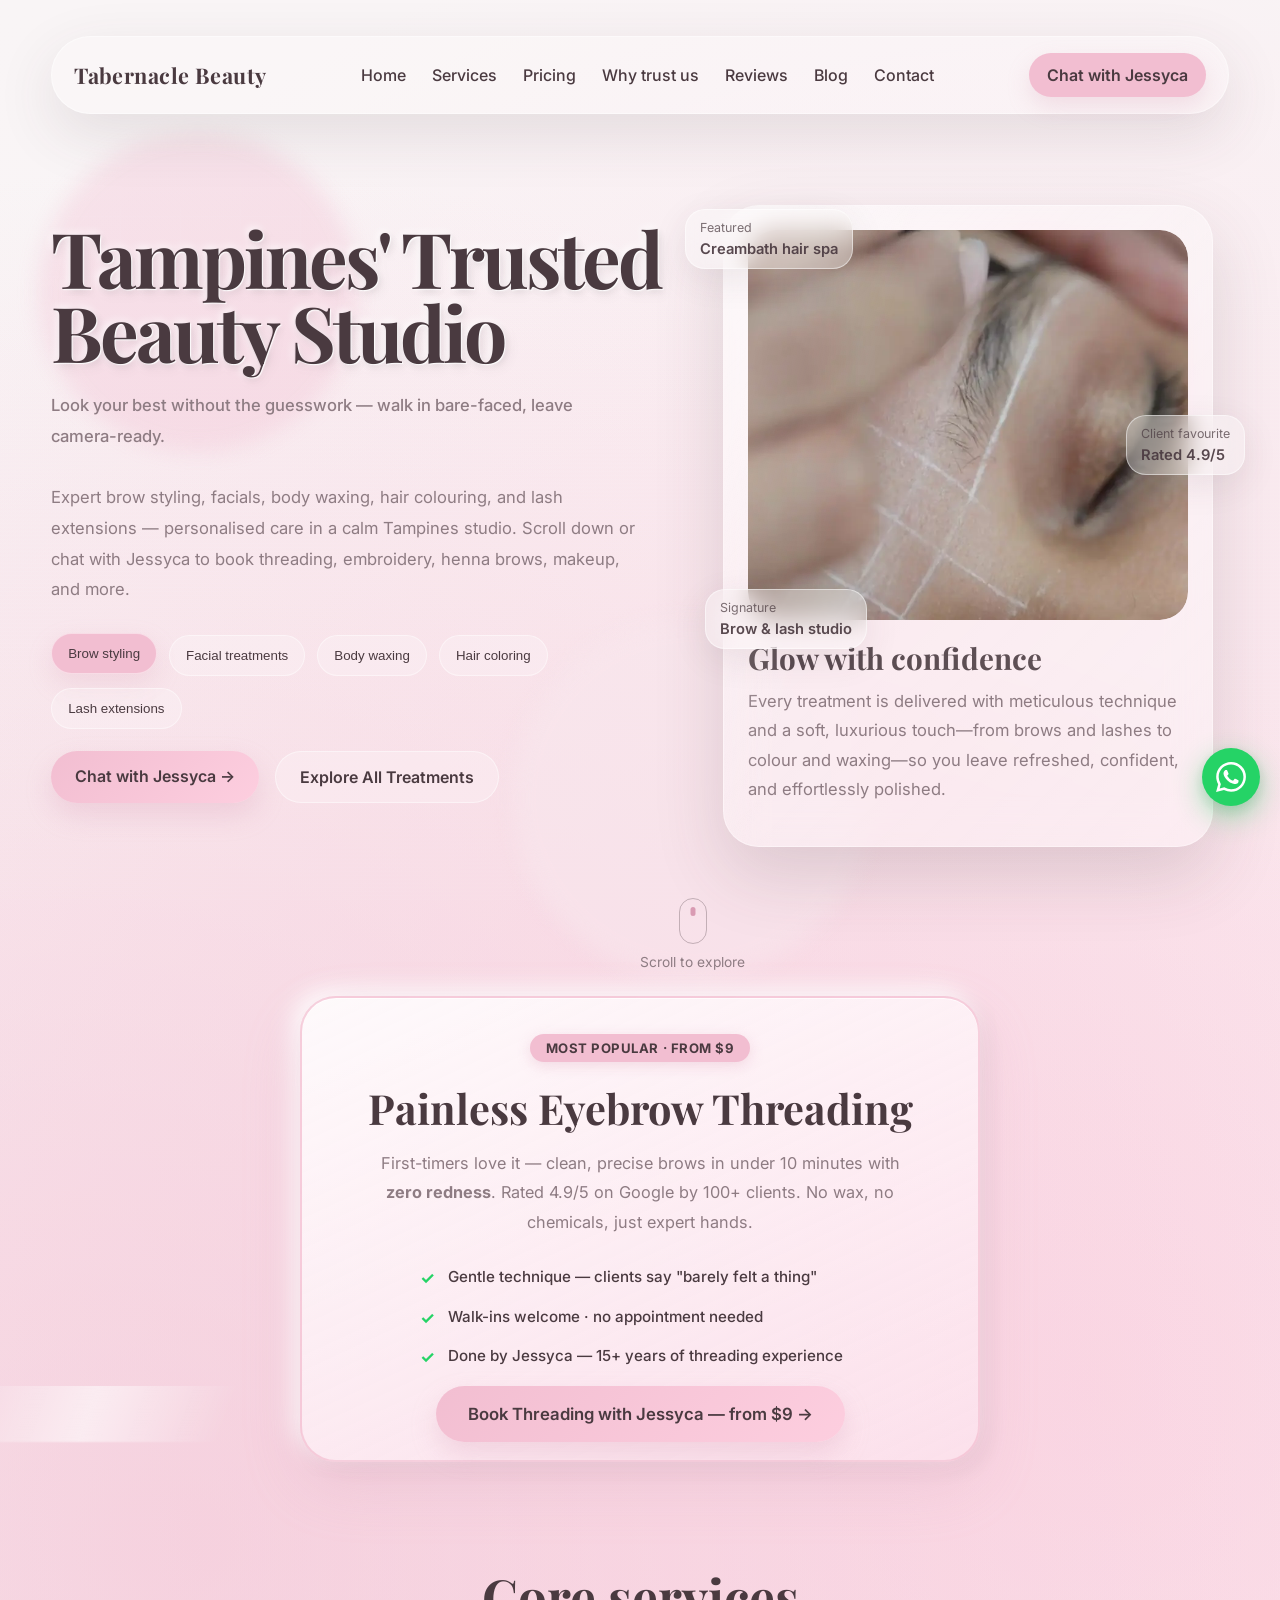
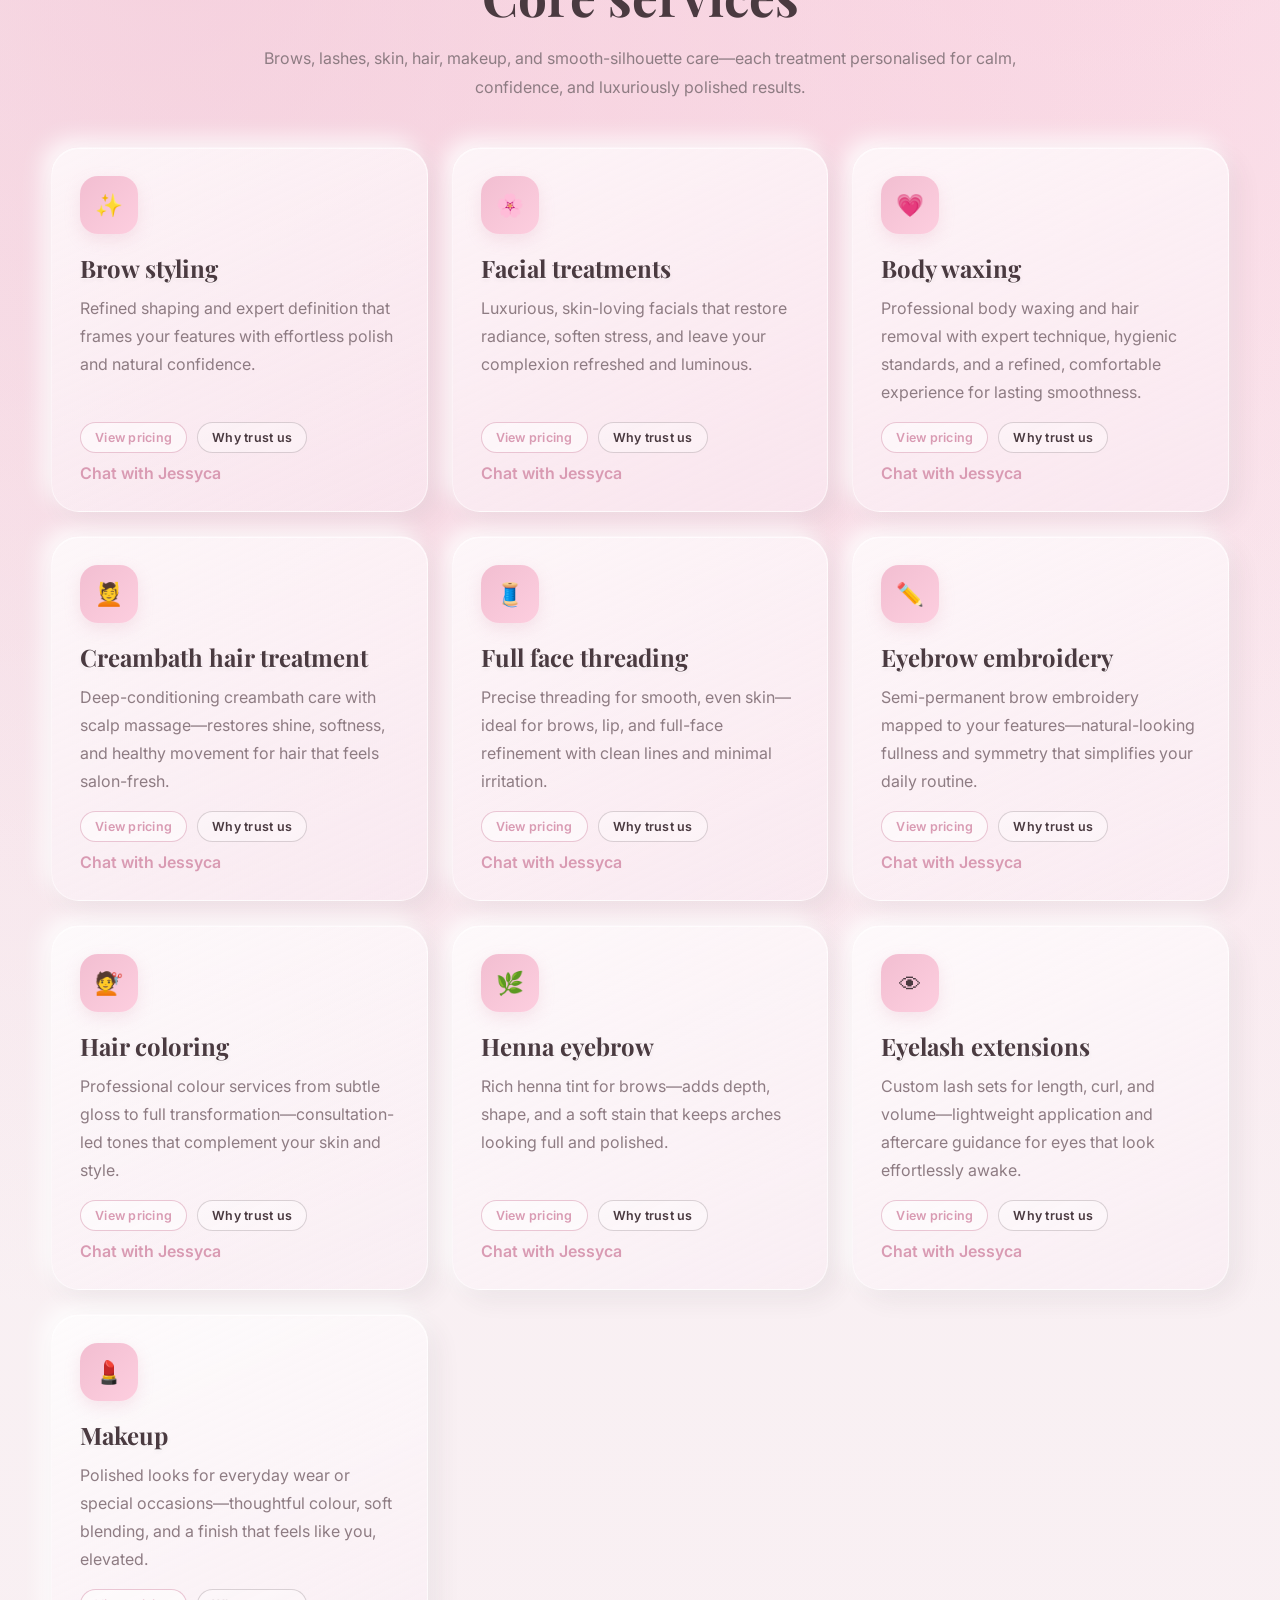
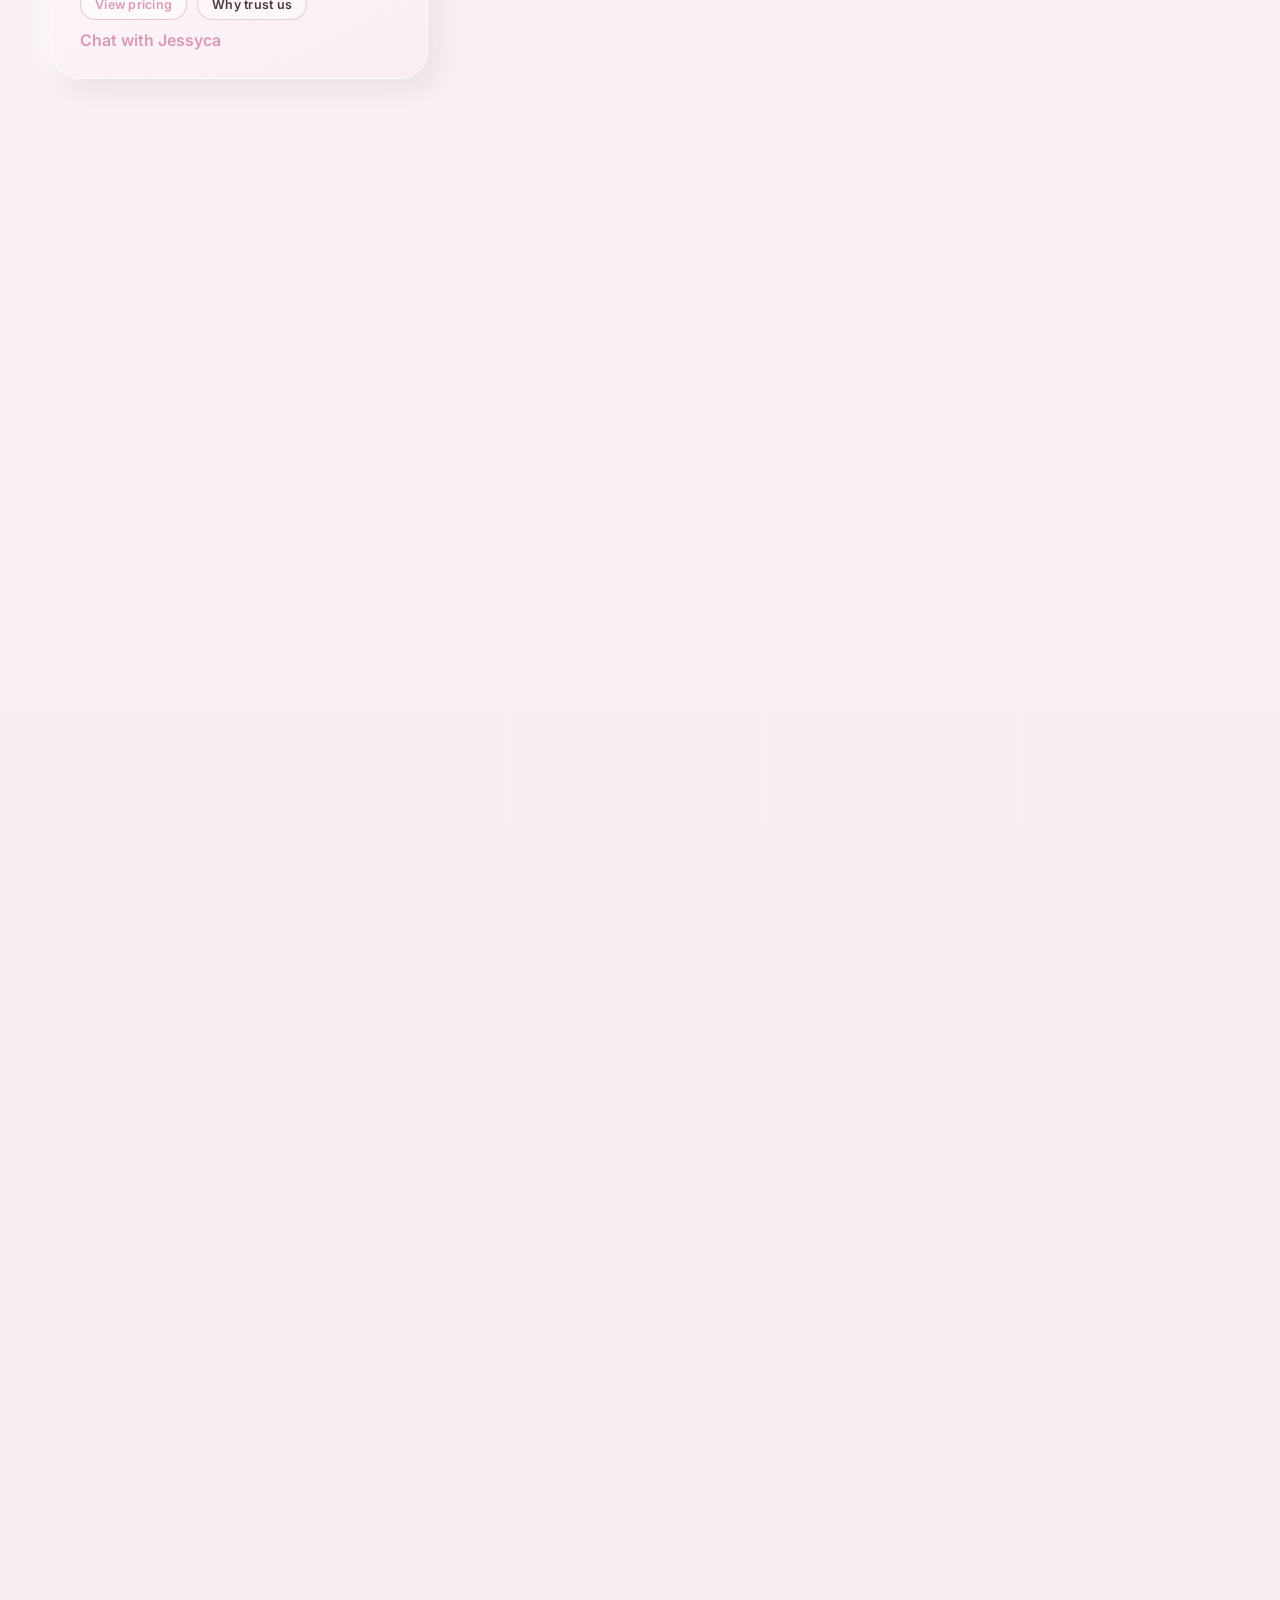
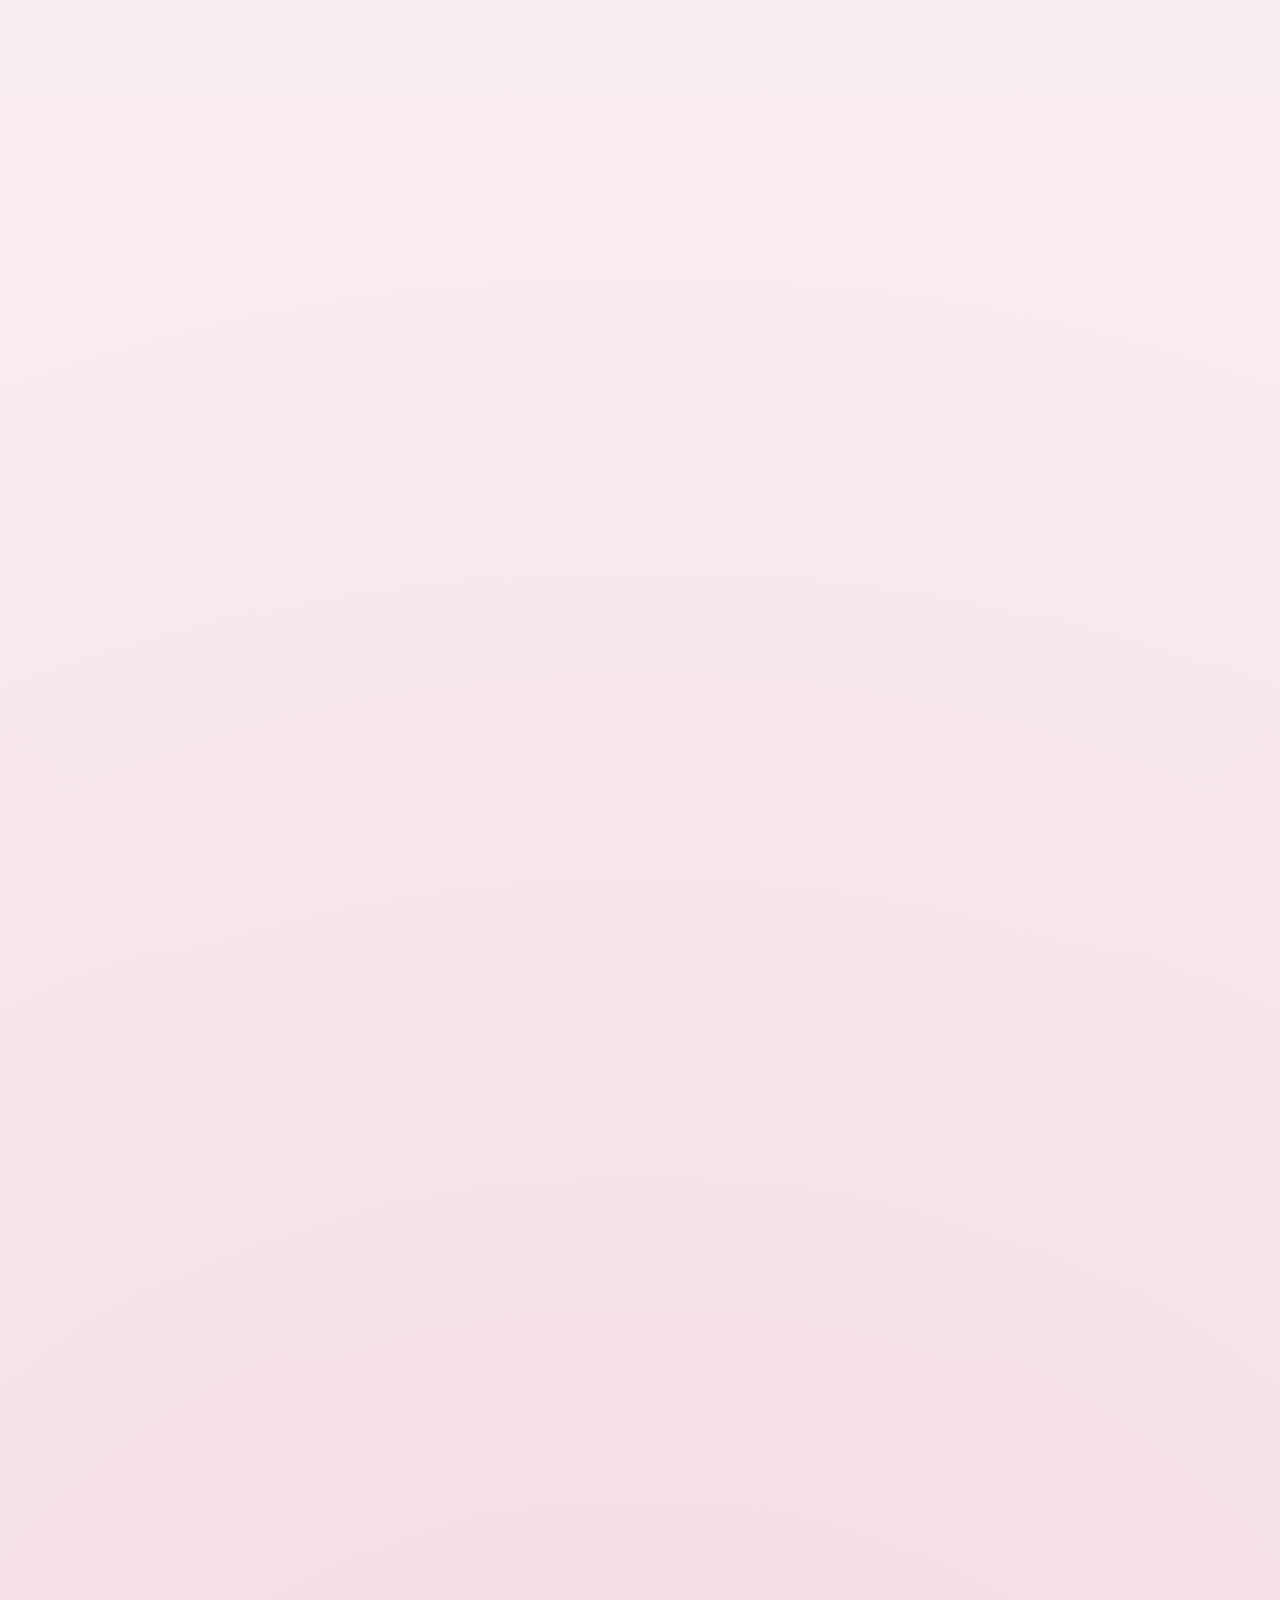
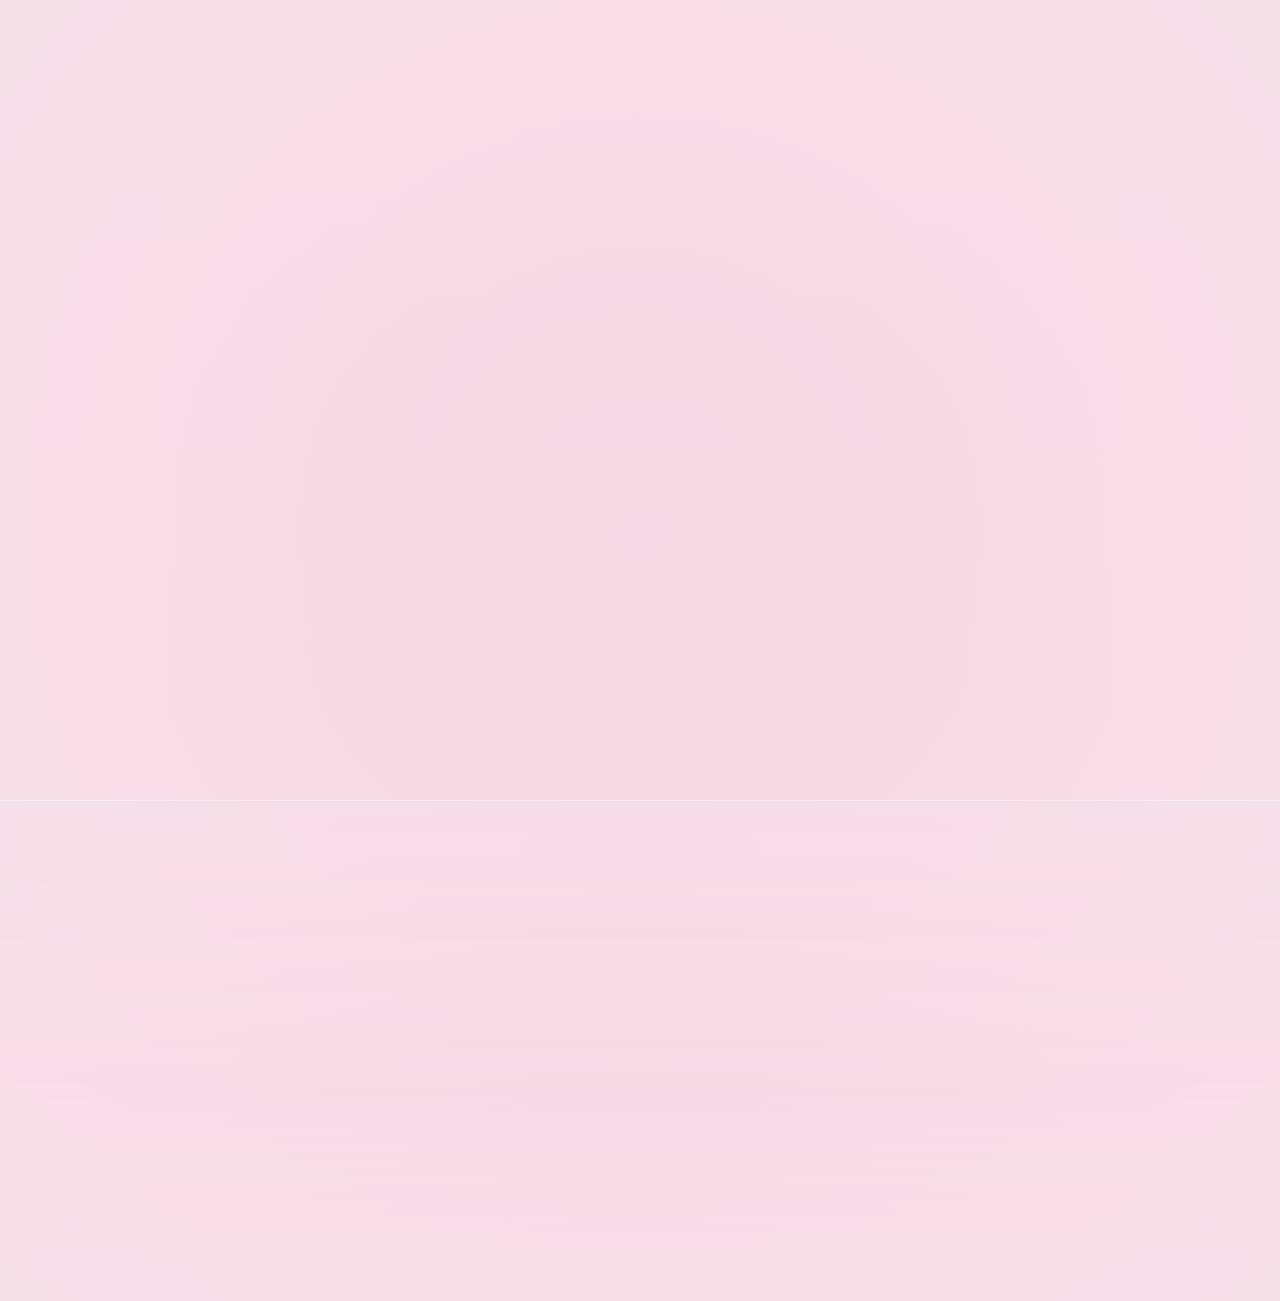
==== commit 7f8643aa: "Add three in-depth guides and list them in the sitemap Publish standalone articles on threading, cho" ====
--- a/index.html
+++ b/index.html
@@ -876,6 +876,7 @@
           <summary class="faq-item__question">Does eyebrow threading hurt?</summary>
           <div class="faq-item__answer">
             <p>Most clients say it's far gentler than waxing. Jessyca uses a fine cotton-thread technique that removes hair from the root with minimal skin contact. First-timers regularly tell us they "barely felt a thing." Any mild tingling fades within minutes, and there's no redness or irritation afterwards.</p>
+            <p><a href="eyebrow-threading-guide.html">Read the first-visit threading guide</a> for timing, prices, and aftercare.</p>
           </div>
         </details>
 
@@ -890,6 +891,7 @@
           <summary class="faq-item__question">How long does eyebrow embroidery last?</summary>
           <div class="faq-item__answer">
             <p>Results typically last 1–2 years depending on skin type and aftercare. A touch-up at the 12-month mark keeps your brows looking fresh. Jessyca maps every stroke to your bone structure so the shape ages gracefully — no blocky or unnatural fading.</p>
+            <p><a href="eyebrow-embroidery-aftercare.html">Read the embroidery healing and aftercare guide</a>.</p>
           </div>
         </details>
       </div>
--- a/styles.css
+++ b/styles.css
@@ -2044,6 +2044,161 @@
   margin: 0;
 }
 
+.page-article .article-main {
+  position: relative;
+  padding: 72px 0 110px;
+}
+
+.article-layout {
+  position: relative;
+  z-index: 1;
+  max-width: 760px;
+  margin: 0 auto;
+}
+
+.article-kicker {
+  margin: 0 0 10px;
+  color: var(--text-muted);
+  font-size: 0.86rem;
+  font-weight: 600;
+  letter-spacing: 0.05em;
+  text-transform: uppercase;
+}
+
+.article-layout h1 {
+  font-family: "Playfair Display", "Playfair Fallback", Georgia, serif;
+  font-size: clamp(2rem, 4.4vw, 3rem);
+  font-weight: 700;
+  letter-spacing: -0.03em;
+  line-height: 1.15;
+  margin: 0 0 14px;
+}
+
+.article-lede {
+  color: var(--text-muted);
+  font-size: 1.08rem;
+  line-height: 1.75;
+  margin: 0 0 22px;
+}
+
+.article-hero {
+  margin: 0 0 28px;
+  border-radius: 28px;
+  overflow: hidden;
+  aspect-ratio: 16 / 9;
+  background: rgba(255, 255, 255, 0.35);
+}
+
+.article-hero picture {
+  display: block;
+  width: 100%;
+  height: 100%;
+}
+
+.article-hero img {
+  width: 100%;
+  height: 100%;
+  object-fit: cover;
+  display: block;
+}
+
+.article-prose h2 {
+  font-family: "Playfair Display", "Playfair Fallback", Georgia, serif;
+  font-size: 1.65rem;
+  font-weight: 700;
+  margin: 1.7em 0 0.45em;
+  line-height: 1.25;
+}
+
+.article-prose h3 {
+  font-family: "Playfair Display", "Playfair Fallback", Georgia, serif;
+  font-size: 1.25rem;
+  margin: 1.3em 0 0.35em;
+}
+
+.article-prose p,
+.article-prose li {
+  color: var(--text-main);
+  line-height: 1.8;
+  font-size: 1.02rem;
+}
+
+.article-prose p {
+  margin: 0 0 0.95em;
+}
+
+.article-prose ul,
+.article-prose ol {
+  margin: 0 0 1.1em;
+  padding-left: 1.2em;
+}
+
+.article-prose li + li {
+  margin-top: 0.4em;
+}
+
+.article-prose a {
+  color: var(--pink-5);
+  font-weight: 600;
+  text-decoration-thickness: 1px;
+  text-underline-offset: 3px;
+}
+
+.article-prose a.btn-primary {
+  color: var(--text-main);
+  text-decoration: none;
+}
+
+.article-prose {
+  overflow-x: auto;
+}
+
+.article-prose table {
+  width: 100%;
+  border-collapse: collapse;
+  margin: 0.4em 0 1.3em;
+  font-size: 0.95rem;
+}
+
+.article-prose th,
+.article-prose td {
+  text-align: left;
+  padding: 10px 12px;
+  border-bottom: 1px solid rgba(74, 58, 64, 0.12);
+  vertical-align: top;
+}
+
+.article-prose th {
+  font-weight: 600;
+}
+
+.article-faq {
+  margin-top: 8px;
+}
+
+.article-faq details {
+  border-bottom: 1px solid rgba(74, 58, 64, 0.12);
+  padding: 12px 0;
+}
+
+.article-faq summary {
+  cursor: pointer;
+  font-weight: 600;
+}
+
+.article-faq details p {
+  margin: 10px 0 0;
+}
+
+.article-related {
+  margin-top: 28px;
+  padding-top: 8px;
+}
+
+.article-cta {
+  margin-top: 28px;
+}
+
 .blog-posts-section__title {
   font-family: "Playfair Display", "Playfair Fallback", Georgia, serif;
   font-size: 1.65rem;
--- a/styles.css
+++ b/styles.css
@@ -2044,6 +2044,161 @@
   margin: 0;
 }
 
+.page-article .article-main {
+  position: relative;
+  padding: 72px 0 110px;
+}
+
+.article-layout {
+  position: relative;
+  z-index: 1;
+  max-width: 760px;
+  margin: 0 auto;
+}
+
+.article-kicker {
+  margin: 0 0 10px;
+  color: var(--text-muted);
+  font-size: 0.86rem;
+  font-weight: 600;
+  letter-spacing: 0.05em;
+  text-transform: uppercase;
+}
+
+.article-layout h1 {
+  font-family: "Playfair Display", "Playfair Fallback", Georgia, serif;
+  font-size: clamp(2rem, 4.4vw, 3rem);
+  font-weight: 700;
+  letter-spacing: -0.03em;
+  line-height: 1.15;
+  margin: 0 0 14px;
+}
+
+.article-lede {
+  color: var(--text-muted);
+  font-size: 1.08rem;
+  line-height: 1.75;
+  margin: 0 0 22px;
+}
+
+.article-hero {
+  margin: 0 0 28px;
+  border-radius: 28px;
+  overflow: hidden;
+  aspect-ratio: 16 / 9;
+  background: rgba(255, 255, 255, 0.35);
+}
+
+.article-hero picture {
+  display: block;
+  width: 100%;
+  height: 100%;
+}
+
+.article-hero img {
+  width: 100%;
+  height: 100%;
+  object-fit: cover;
+  display: block;
+}
+
+.article-prose h2 {
+  font-family: "Playfair Display", "Playfair Fallback", Georgia, serif;
+  font-size: 1.65rem;
+  font-weight: 700;
+  margin: 1.7em 0 0.45em;
+  line-height: 1.25;
+}
+
+.article-prose h3 {
+  font-family: "Playfair Display", "Playfair Fallback", Georgia, serif;
+  font-size: 1.25rem;
+  margin: 1.3em 0 0.35em;
+}
+
+.article-prose p,
+.article-prose li {
+  color: var(--text-main);
+  line-height: 1.8;
+  font-size: 1.02rem;
+}
+
+.article-prose p {
+  margin: 0 0 0.95em;
+}
+
+.article-prose ul,
+.article-prose ol {
+  margin: 0 0 1.1em;
+  padding-left: 1.2em;
+}
+
+.article-prose li + li {
+  margin-top: 0.4em;
+}
+
+.article-prose a {
+  color: var(--pink-5);
+  font-weight: 600;
+  text-decoration-thickness: 1px;
+  text-underline-offset: 3px;
+}
+
+.article-prose a.btn-primary {
+  color: var(--text-main);
+  text-decoration: none;
+}
+
+.article-prose {
+  overflow-x: auto;
+}
+
+.article-prose table {
+  width: 100%;
+  border-collapse: collapse;
+  margin: 0.4em 0 1.3em;
+  font-size: 0.95rem;
+}
+
+.article-prose th,
+.article-prose td {
+  text-align: left;
+  padding: 10px 12px;
+  border-bottom: 1px solid rgba(74, 58, 64, 0.12);
+  vertical-align: top;
+}
+
+.article-prose th {
+  font-weight: 600;
+}
+
+.article-faq {
+  margin-top: 8px;
+}
+
+.article-faq details {
+  border-bottom: 1px solid rgba(74, 58, 64, 0.12);
+  padding: 12px 0;
+}
+
+.article-faq summary {
+  cursor: pointer;
+  font-weight: 600;
+}
+
+.article-faq details p {
+  margin: 10px 0 0;
+}
+
+.article-related {
+  margin-top: 28px;
+  padding-top: 8px;
+}
+
+.article-cta {
+  margin-top: 28px;
+}
+
 .blog-posts-section__title {
   font-family: "Playfair Display", "Playfair Fallback", Georgia, serif;
   font-size: 1.65rem;
